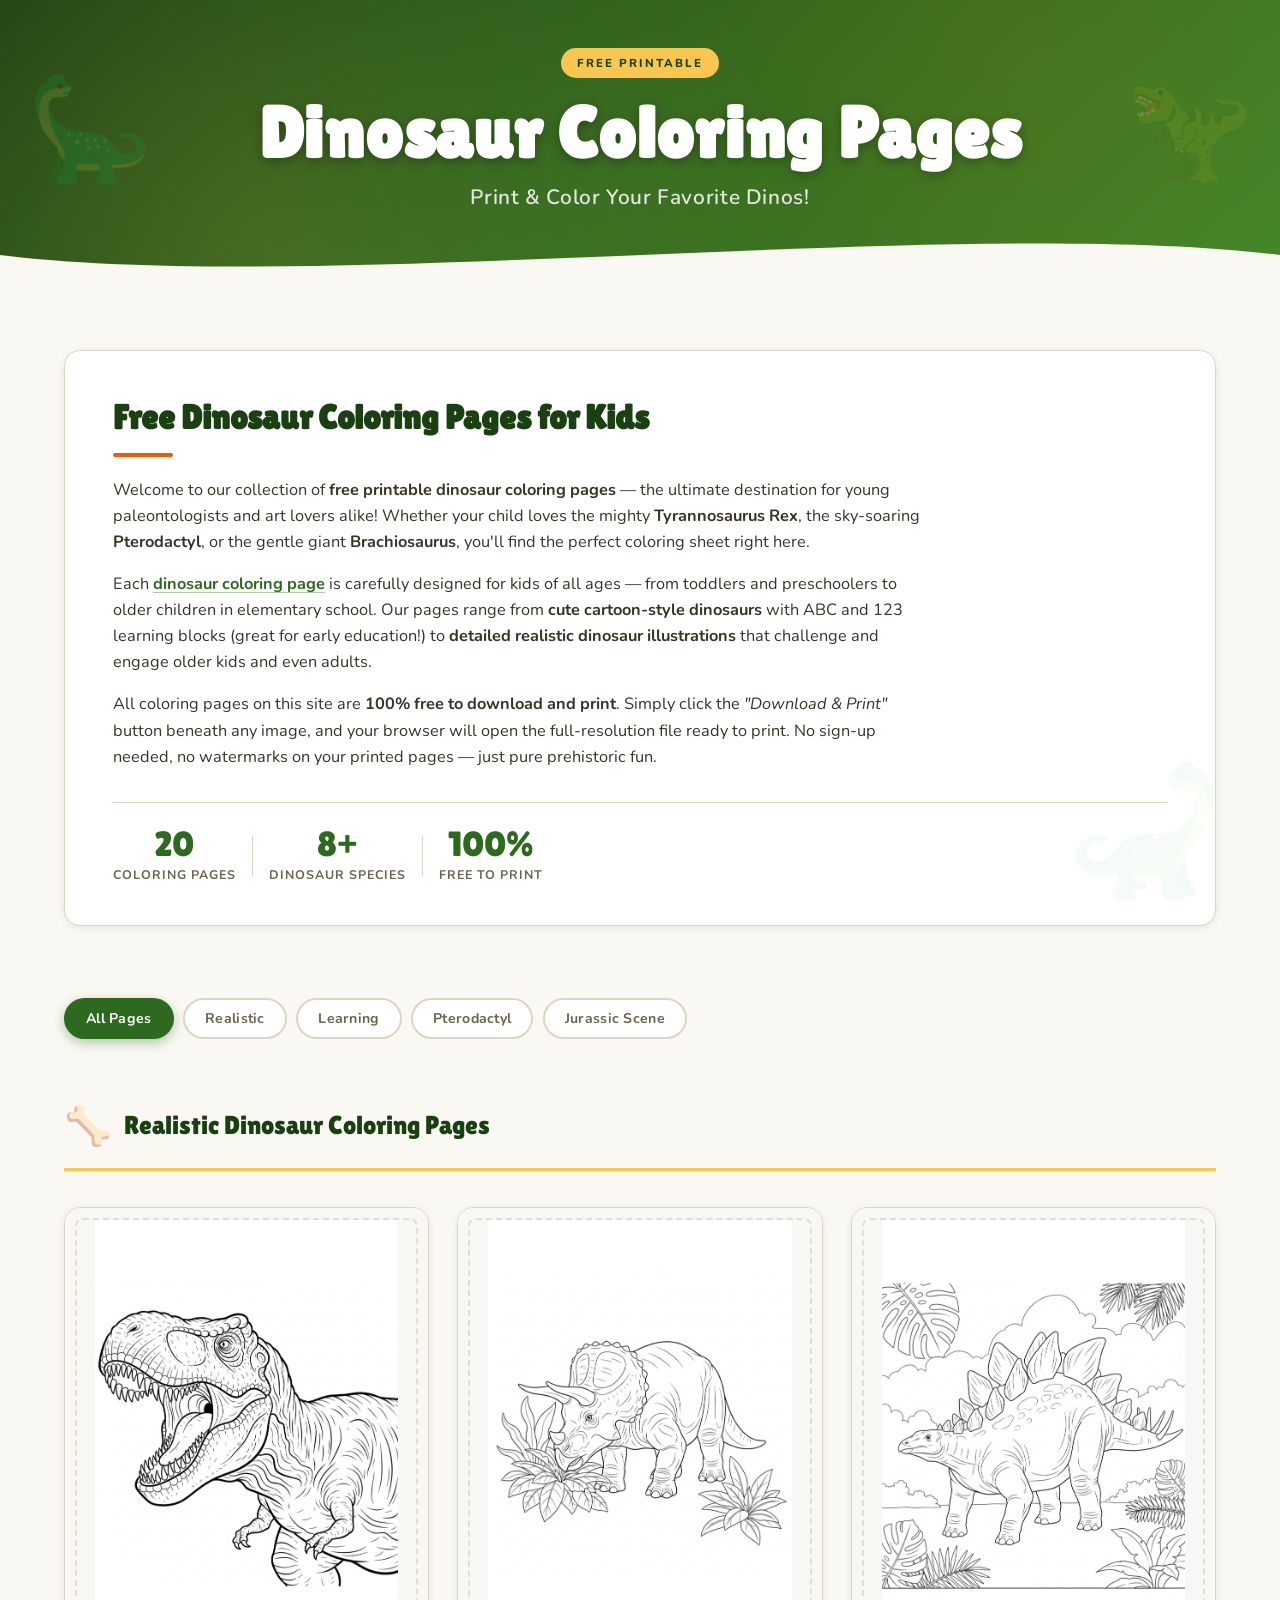
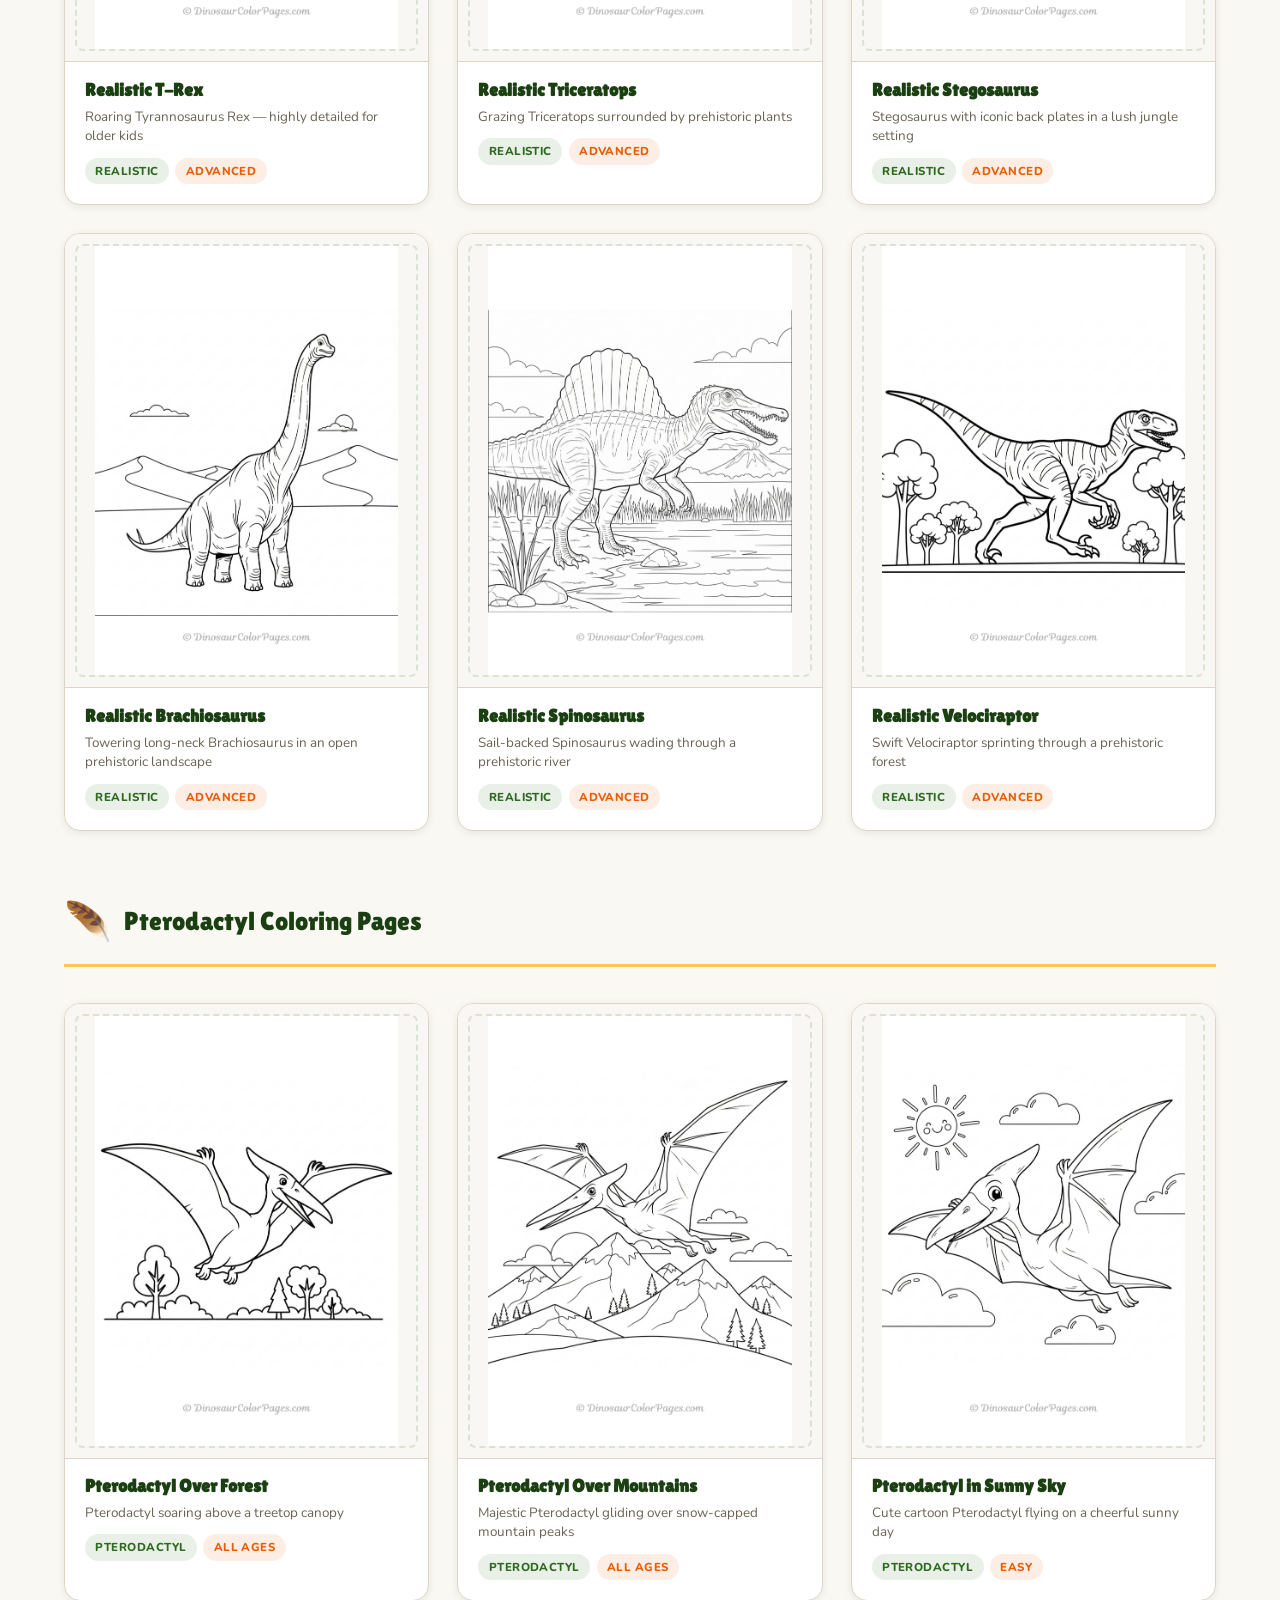
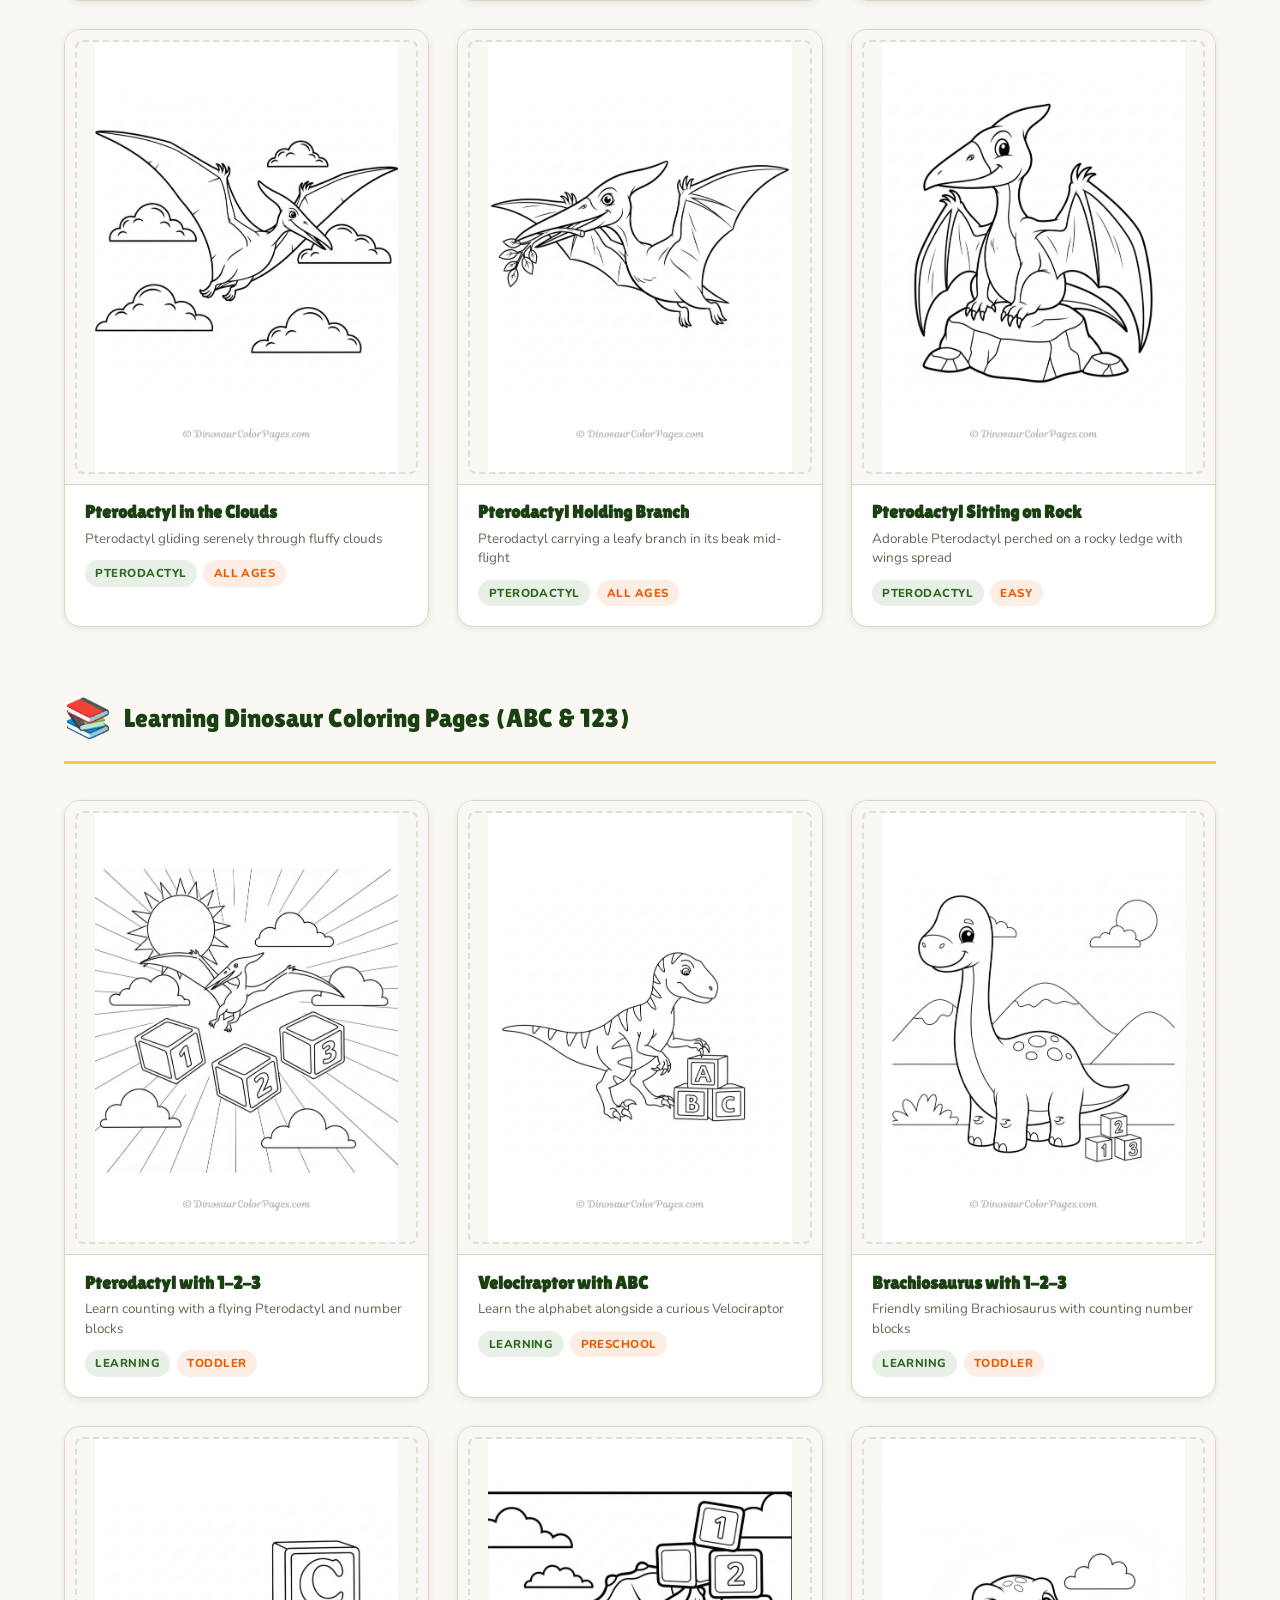
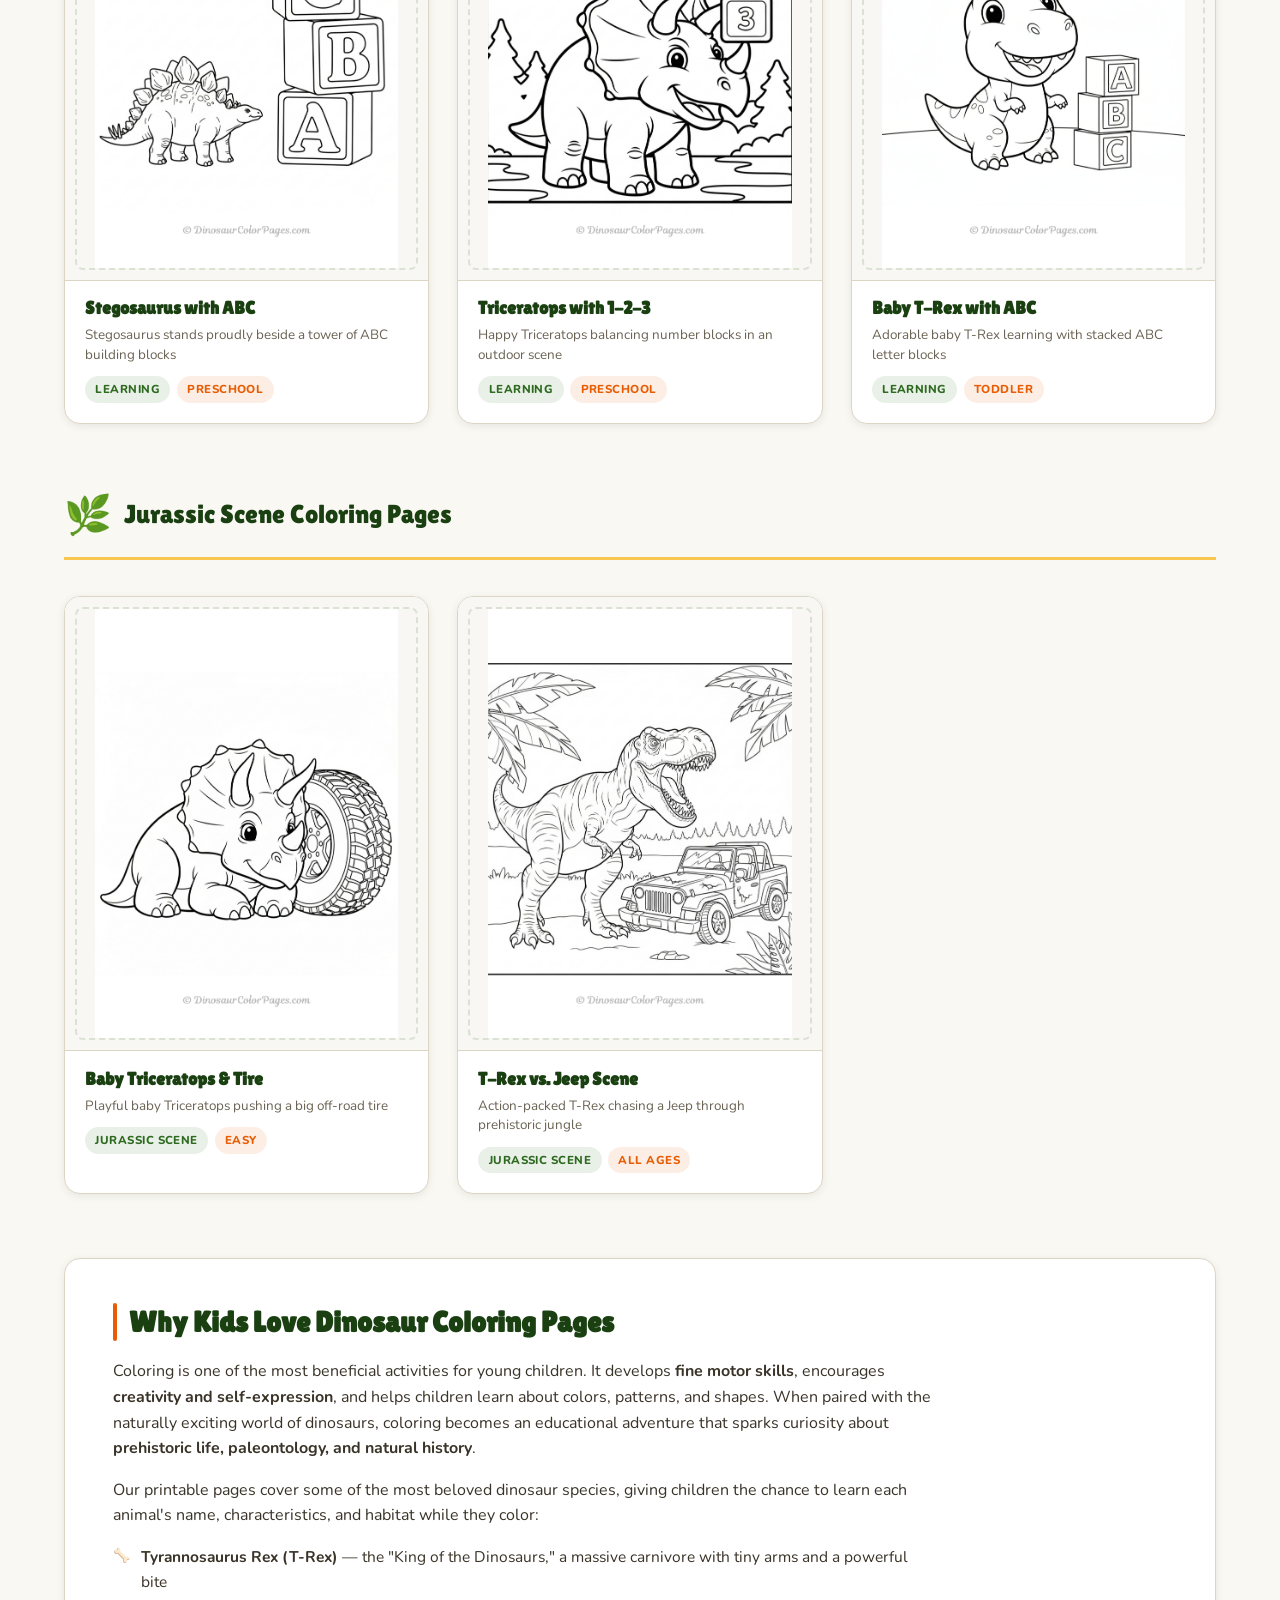
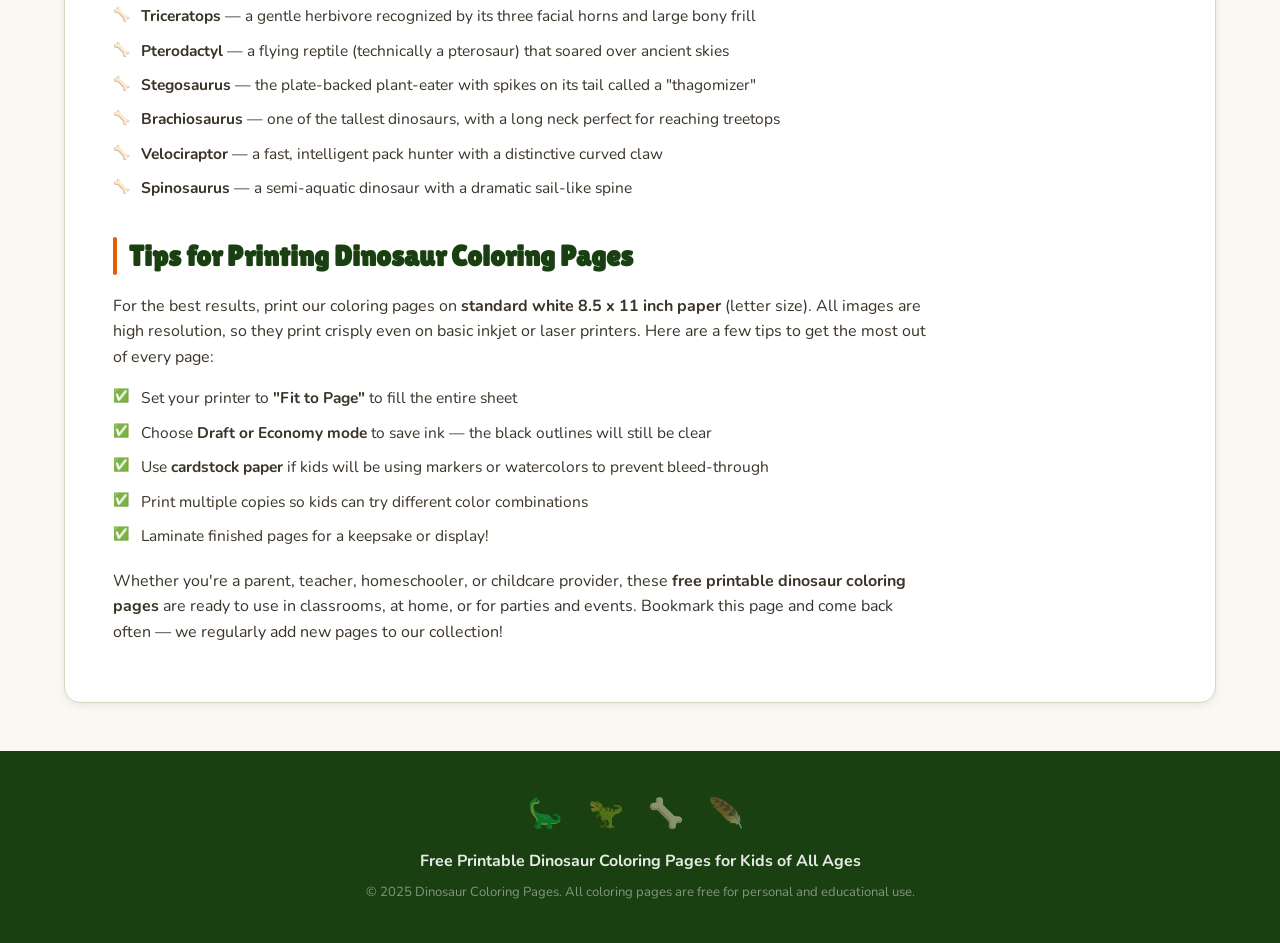
==== index.html @ 74e7d8f9 "Update index.html" ====
<!DOCTYPE html>
<html lang="en">
<head>
  <meta name="google-site-verification" content="-y_JB1bSqM4_drqkLtHgBfEZsCKrzZoKpkOTRtoFO9E" />
  <meta charset="UTF-8" />
  <meta name="viewport" content="width=device-width, initial-scale=1.0" />
  <title>Dinosaur Coloring Pages (Free Printable)</title>
  <meta name="description" content="Download and print 20+ free dinosaur coloring pages for kids! Featuring T-Rex, Triceratops, Pterodactyl, Stegosaurus, Brachiosaurus, Velociraptor, Spinosaurus, and more. Perfect for preschool, kindergarten, and elementary school children." />
  <meta name="keywords" content="dinosaur coloring pages, free printable dinosaur coloring pages, T-Rex coloring page, Triceratops coloring page, Pterodactyl coloring page, dinosaur coloring sheets for kids, Jurassic dinosaur coloring pages" />
  <meta name="robots" content="index, follow" />
  <meta property="og:title" content="Dinosaur Coloring Pages (Free Printable)" />
  <meta property="og:description" content="20+ free printable dinosaur coloring pages for kids — T-Rex, Pterodactyl, Stegosaurus, and more. Download and print instantly!" />
  <meta property="og:type" content="website" />
  <meta name="twitter:card" content="summary_large_image" />
  <link rel="preconnect" href="https://fonts.googleapis.com" />
  <link rel="preconnect" href="https://fonts.gstatic.com" crossorigin />
  <link href="https://fonts.googleapis.com/css2?family=Lilita+One&family=Nunito:wght@400;600;700;800&display=swap" rel="stylesheet" />
  <link rel="stylesheet" href="style.css" />

  <!-- Schema Markup -->
  <script type="application/ld+json">
  {
    "@context": "https://schema.org",
    "@type": "WebPage",
    "name": "Dinosaur Coloring Pages (Free Printable)",
    "description": "Download and print 20+ free dinosaur coloring pages for kids featuring T-Rex, Triceratops, Pterodactyl, Stegosaurus, and more.",
    "url": "https://yoursite.com/",
    "breadcrumb": {
      "@type": "BreadcrumbList",
      "itemListElement": [{
        "@type": "ListItem",
        "position": 1,
        "name": "Home",
        "item": "https://yoursite.com/"
      }]
    }
  }
  </script>
</head>
<body>

  <!-- Header -->
  <header class="site-header">
    <div class="header-deco left">🦕</div>
    <div class="header-content">
      <div class="header-badge">FREE PRINTABLE</div>
      <h1 class="site-title">Dinosaur Coloring Pages</h1>
      <p class="site-subtitle">Print & Color Your Favorite Dinos!</p>
    </div>
    <div class="header-deco right">🦖</div>
    <div class="header-wave">
      <svg viewBox="0 0 1440 80" preserveAspectRatio="none" xmlns="http://www.w3.org/2000/svg">
        <path d="M0,40 C360,80 1080,0 1440,40 L1440,80 L0,80 Z" fill="var(--bg)" />
      </svg>
    </div>
  </header>

  <main class="container">

    <!-- Intro Section -->
    <section class="intro-section" aria-label="Introduction">
      <div class="intro-inner">
        <h2 class="intro-heading">Free Dinosaur Coloring Pages for Kids</h2>
        <div class="intro-text">
          <p>
            Welcome to our collection of <strong>free printable dinosaur coloring pages</strong> — the ultimate destination for young paleontologists and art lovers alike! Whether your child loves the mighty <strong>Tyrannosaurus Rex</strong>, the sky-soaring <strong>Pterodactyl</strong>, or the gentle giant <strong>Brachiosaurus</strong>, you'll find the perfect coloring sheet right here.
          </p>
          <p>
            Each <a href="https://dinosaurcolorpages.com/">dinosaur coloring page</a> is carefully designed for kids of all ages — from toddlers and preschoolers to older children in elementary school. Our pages range from <strong>cute cartoon-style dinosaurs</strong> with ABC and 123 learning blocks (great for early education!) to <strong>detailed realistic dinosaur illustrations</strong> that challenge and engage older kids and even adults.
          </p>
          <p>
            All coloring pages on this site are <strong>100% free to download and print</strong>. Simply click the <em>"Download & Print"</em> button beneath any image, and your browser will open the full-resolution file ready to print. No sign-up needed, no watermarks on your printed pages — just pure prehistoric fun.
          </p>
        </div>
        <div class="intro-stats">
          <div class="stat"><span class="stat-num">20</span><span class="stat-label">Coloring Pages</span></div>
          <div class="stat-divider"></div>
          <div class="stat"><span class="stat-num">8+</span><span class="stat-label">Dinosaur Species</span></div>
          <div class="stat-divider"></div>
          <div class="stat"><span class="stat-num">100%</span><span class="stat-label">Free to Print</span></div>
        </div>
      </div>
    </section>

    <!-- Category Nav -->
    <nav class="category-nav" aria-label="Coloring page categories">
      <button class="cat-btn active" data-filter="all">All Pages</button>
      <button class="cat-btn" data-filter="realistic">Realistic</button>
      <button class="cat-btn" data-filter="learning">Learning</button>
      <button class="cat-btn" data-filter="pterodactyl">Pterodactyl</button>
      <button class="cat-btn" data-filter="jurassic">Jurassic Scene</button>
    </nav>

    <!-- Coloring Pages Grid -->
    <section class="pages-grid" aria-label="Dinosaur coloring pages gallery">

      <!-- REALISTIC SERIES -->
      <div class="section-label" data-filter-group="realistic">
        <span class="section-icon">🦴</span> Realistic Dinosaur Coloring Pages
      </div>

      <article class="card" data-category="realistic">
        <div class="card-frame">
          <img src="Realistic_T-Rex.png" alt="Realistic T-Rex dinosaur coloring page — detailed roaring Tyrannosaurus Rex" loading="lazy" width="794" height="1024" />
          <div class="card-overlay">
            <a href="realistic-trex.png" download="realistic-trex-coloring-page.png" class="dl-btn" aria-label="Download T-Rex coloring page">
              <svg viewBox="0 0 24 24" fill="none" stroke="currentColor" stroke-width="2.5"><path d="M12 15V3m0 12l-4-4m4 4l4-4M3 18h18"/></svg>
              Download & Print
            </a>
          </div>
        </div>
        <div class="card-info">
          <h3>Realistic T-Rex</h3>
          <p>Roaring Tyrannosaurus Rex — highly detailed for older kids</p>
          <div class="card-tags"><span class="tag">Realistic</span><span class="tag">Advanced</span></div>
        </div>
      </article>

      <article class="card" data-category="realistic">
        <div class="card-frame">
          <img src="Realistic_Triceratops.png" alt="Realistic Triceratops coloring page — grazing three-horned dinosaur" loading="lazy" width="794" height="1024" />
          <div class="card-overlay">
            <a href="realistic-triceratops.png" download="realistic-triceratops-coloring-page.png" class="dl-btn">
              <svg viewBox="0 0 24 24" fill="none" stroke="currentColor" stroke-width="2.5"><path d="M12 15V3m0 12l-4-4m4 4l4-4M3 18h18"/></svg>
              Download & Print
            </a>
          </div>
        </div>
        <div class="card-info">
          <h3>Realistic Triceratops</h3>
          <p>Grazing Triceratops surrounded by prehistoric plants</p>
          <div class="card-tags"><span class="tag">Realistic</span><span class="tag">Advanced</span></div>
        </div>
      </article>

      <article class="card" data-category="realistic">
        <div class="card-frame">
          <img src="Realistic_Stegosaurus.png" alt="Realistic Stegosaurus coloring page — plate-backed dinosaur in tropical jungle" loading="lazy" width="794" height="1024" />
          <div class="card-overlay">
            <a href="realistic-stegosaurus.png" download="realistic-stegosaurus-coloring-page.png" class="dl-btn">
              <svg viewBox="0 0 24 24" fill="none" stroke="currentColor" stroke-width="2.5"><path d="M12 15V3m0 12l-4-4m4 4l4-4M3 18h18"/></svg>
              Download & Print
            </a>
          </div>
        </div>
        <div class="card-info">
          <h3>Realistic Stegosaurus</h3>
          <p>Stegosaurus with iconic back plates in a lush jungle setting</p>
          <div class="card-tags"><span class="tag">Realistic</span><span class="tag">Advanced</span></div>
        </div>
      </article>

      <article class="card" data-category="realistic">
        <div class="card-frame">
          <img src="Realistic_Brachiosaurus.png" alt="Realistic Brachiosaurus coloring page — towering long-neck dinosaur in landscape" loading="lazy" width="794" height="1024" />
          <div class="card-overlay">
            <a href="realistic-brachiosaurus.png" download="realistic-brachiosaurus-coloring-page.png" class="dl-btn">
              <svg viewBox="0 0 24 24" fill="none" stroke="currentColor" stroke-width="2.5"><path d="M12 15V3m0 12l-4-4m4 4l4-4M3 18h18"/></svg>
              Download & Print
            </a>
          </div>
        </div>
        <div class="card-info">
          <h3>Realistic Brachiosaurus</h3>
          <p>Towering long-neck Brachiosaurus in an open prehistoric landscape</p>
          <div class="card-tags"><span class="tag">Realistic</span><span class="tag">Advanced</span></div>
        </div>
      </article>

      <article class="card" data-category="realistic">
        <div class="card-frame">
          <img src="Realistic_Spinosaurus.png" alt="Realistic Spinosaurus coloring page — sail-backed dinosaur wading in water" loading="lazy" width="794" height="1024" />
          <div class="card-overlay">
            <a href="realistic-spinosaurus.png" download="realistic-spinosaurus-coloring-page.png" class="dl-btn">
              <svg viewBox="0 0 24 24" fill="none" stroke="currentColor" stroke-width="2.5"><path d="M12 15V3m0 12l-4-4m4 4l4-4M3 18h18"/></svg>
              Download & Print
            </a>
          </div>
        </div>
        <div class="card-info">
          <h3>Realistic Spinosaurus</h3>
          <p>Sail-backed Spinosaurus wading through a prehistoric river</p>
          <div class="card-tags"><span class="tag">Realistic</span><span class="tag">Advanced</span></div>
        </div>
      </article>

      <article class="card" data-category="realistic">
        <div class="card-frame">
          <img src="Realistic_Velociraptor.png" alt="Realistic Velociraptor coloring page — running raptor in forest" loading="lazy" width="794" height="1024" />
          <div class="card-overlay">
            <a href="realistic-velociraptor.png" download="realistic-velociraptor-coloring-page.png" class="dl-btn">
              <svg viewBox="0 0 24 24" fill="none" stroke="currentColor" stroke-width="2.5"><path d="M12 15V3m0 12l-4-4m4 4l4-4M3 18h18"/></svg>
              Download & Print
            </a>
          </div>
        </div>
        <div class="card-info">
          <h3>Realistic Velociraptor</h3>
          <p>Swift Velociraptor sprinting through a prehistoric forest</p>
          <div class="card-tags"><span class="tag">Realistic</span><span class="tag">Advanced</span></div>
        </div>
      </article>

      <!-- PTERODACTYL SERIES -->
      <div class="section-label" data-filter-group="pterodactyl">
        <span class="section-icon">🪶</span> Pterodactyl Coloring Pages
      </div>

      <article class="card" data-category="pterodactyl">
        <div class="card-frame">
          <img src="Pterodactyl_flying-forest.png" alt="Pterodactyl flying over forest coloring page" loading="lazy" width="794" height="1024" />
          <div class="card-overlay">
            <a href="pterodactyl-flying-forest.png" download="pterodactyl-flying-forest-coloring-page.png" class="dl-btn">
              <svg viewBox="0 0 24 24" fill="none" stroke="currentColor" stroke-width="2.5"><path d="M12 15V3m0 12l-4-4m4 4l4-4M3 18h18"/></svg>
              Download & Print
            </a>
          </div>
        </div>
        <div class="card-info">
          <h3>Pterodactyl Over Forest</h3>
          <p>Pterodactyl soaring above a treetop canopy</p>
          <div class="card-tags"><span class="tag">Pterodactyl</span><span class="tag">All Ages</span></div>
        </div>
      </article>

      <article class="card" data-category="pterodactyl">
        <div class="card-frame">
          <img src="Pterodactyl_flying-mountains.png" alt="Pterodactyl flying over mountains coloring page" loading="lazy" width="794" height="1024" />
          <div class="card-overlay">
            <a href="pterodactyl-flying-mountains.png" download="pterodactyl-flying-mountains-coloring-page.png" class="dl-btn">
              <svg viewBox="0 0 24 24" fill="none" stroke="currentColor" stroke-width="2.5"><path d="M12 15V3m0 12l-4-4m4 4l4-4M3 18h18"/></svg>
              Download & Print
            </a>
          </div>
        </div>
        <div class="card-info">
          <h3>Pterodactyl Over Mountains</h3>
          <p>Majestic Pterodactyl gliding over snow-capped mountain peaks</p>
          <div class="card-tags"><span class="tag">Pterodactyl</span><span class="tag">All Ages</span></div>
        </div>
      </article>

      <article class="card" data-category="pterodactyl">
        <div class="card-frame">
          <img src="Pterodactyl_flying-sun.png" alt="Cute Pterodactyl flying in sunny sky coloring page for kids" loading="lazy" width="794" height="1024" />
          <div class="card-overlay">
            <a href="pterodactyl-flying-sun.png" download="pterodactyl-flying-sun-coloring-page.png" class="dl-btn">
              <svg viewBox="0 0 24 24" fill="none" stroke="currentColor" stroke-width="2.5"><path d="M12 15V3m0 12l-4-4m4 4l4-4M3 18h18"/></svg>
              Download & Print
            </a>
          </div>
        </div>
        <div class="card-info">
          <h3>Pterodactyl in Sunny Sky</h3>
          <p>Cute cartoon Pterodactyl flying on a cheerful sunny day</p>
          <div class="card-tags"><span class="tag">Pterodactyl</span><span class="tag">Easy</span></div>
        </div>
      </article>

      <article class="card" data-category="pterodactyl">
        <div class="card-frame">
          <img src="Pterodactyl_in-clouds.png" alt="Pterodactyl soaring among clouds coloring page" loading="lazy" width="794" height="1024" />
          <div class="card-overlay">
            <a href="pterodactyl-in-clouds.png" download="pterodactyl-in-clouds-coloring-page.png" class="dl-btn">
              <svg viewBox="0 0 24 24" fill="none" stroke="currentColor" stroke-width="2.5"><path d="M12 15V3m0 12l-4-4m4 4l4-4M3 18h18"/></svg>
              Download & Print
            </a>
          </div>
        </div>
        <div class="card-info">
          <h3>Pterodactyl in the Clouds</h3>
          <p>Pterodactyl gliding serenely through fluffy clouds</p>
          <div class="card-tags"><span class="tag">Pterodactyl</span><span class="tag">All Ages</span></div>
        </div>
      </article>

      <article class="card" data-category="pterodactyl">
        <div class="card-frame">
          <img src="Pterodactyl_holding-branch.png" alt="Pterodactyl holding a branch coloring page" loading="lazy" width="794" height="1024" />
          <div class="card-overlay">
            <a href="pterodactyl-holding-branch.png" download="pterodactyl-holding-branch-coloring-page.png" class="dl-btn">
              <svg viewBox="0 0 24 24" fill="none" stroke="currentColor" stroke-width="2.5"><path d="M12 15V3m0 12l-4-4m4 4l4-4M3 18h18"/></svg>
              Download & Print
            </a>
          </div>
        </div>
        <div class="card-info">
          <h3>Pterodactyl Holding Branch</h3>
          <p>Pterodactyl carrying a leafy branch in its beak mid-flight</p>
          <div class="card-tags"><span class="tag">Pterodactyl</span><span class="tag">All Ages</span></div>
        </div>
      </article>

      <article class="card" data-category="pterodactyl">
        <div class="card-frame">
          <img src="Pterodactyl_sitting.png" alt="Cute Pterodactyl sitting on a rock coloring page for kids" loading="lazy" width="794" height="1024" />
          <div class="card-overlay">
            <a href="pterodactyl-sitting-rock.png" download="pterodactyl-sitting-rock-coloring-page.png" class="dl-btn">
              <svg viewBox="0 0 24 24" fill="none" stroke="currentColor" stroke-width="2.5"><path d="M12 15V3m0 12l-4-4m4 4l4-4M3 18h18"/></svg>
              Download & Print
            </a>
          </div>
        </div>
        <div class="card-info">
          <h3>Pterodactyl Sitting on Rock</h3>
          <p>Adorable Pterodactyl perched on a rocky ledge with wings spread</p>
          <div class="card-tags"><span class="tag">Pterodactyl</span><span class="tag">Easy</span></div>
        </div>
      </article>

      <!-- LEARNING SERIES -->
      <div class="section-label" data-filter-group="learning">
        <span class="section-icon">📚</span> Learning Dinosaur Coloring Pages (ABC & 123)
      </div>

      <article class="card" data-category="learning">
        <div class="card-frame">
          <img src="learning-1.png" alt="Pterodactyl with 1 2 3 number blocks coloring page for toddlers" loading="lazy" width="794" height="1024" />
          <div class="card-overlay">
            <a href="learning-pterodactyl-123.png" download="learning-pterodactyl-123-coloring-page.png" class="dl-btn">
              <svg viewBox="0 0 24 24" fill="none" stroke="currentColor" stroke-width="2.5"><path d="M12 15V3m0 12l-4-4m4 4l4-4M3 18h18"/></svg>
              Download & Print
            </a>
          </div>
        </div>
        <div class="card-info">
          <h3>Pterodactyl with 1-2-3</h3>
          <p>Learn counting with a flying Pterodactyl and number blocks</p>
          <div class="card-tags"><span class="tag">Learning</span><span class="tag">Toddler</span></div>
        </div>
      </article>

      <article class="card" data-category="learning">
        <div class="card-frame">
          <img src="learning-2.png" alt="Velociraptor with ABC blocks coloring page for kids learning alphabet" loading="lazy" width="794" height="1024" />
          <div class="card-overlay">
            <a href="learning-velociraptor-abc.png" download="learning-velociraptor-abc-coloring-page.png" class="dl-btn">
              <svg viewBox="0 0 24 24" fill="none" stroke="currentColor" stroke-width="2.5"><path d="M12 15V3m0 12l-4-4m4 4l4-4M3 18h18"/></svg>
              Download & Print
            </a>
          </div>
        </div>
        <div class="card-info">
          <h3>Velociraptor with ABC</h3>
          <p>Learn the alphabet alongside a curious Velociraptor</p>
          <div class="card-tags"><span class="tag">Learning</span><span class="tag">Preschool</span></div>
        </div>
      </article>

      <article class="card" data-category="learning">
        <div class="card-frame">
          <img src="learning-3.png" alt="Cute Brachiosaurus with number blocks 1 2 3 coloring page" loading="lazy" width="794" height="1024" />
          <div class="card-overlay">
            <a href="learning-brachiosaurus-123.png" download="learning-brachiosaurus-123-coloring-page.png" class="dl-btn">
              <svg viewBox="0 0 24 24" fill="none" stroke="currentColor" stroke-width="2.5"><path d="M12 15V3m0 12l-4-4m4 4l4-4M3 18h18"/></svg>
              Download & Print
            </a>
          </div>
        </div>
        <div class="card-info">
          <h3>Brachiosaurus with 1-2-3</h3>
          <p>Friendly smiling Brachiosaurus with counting number blocks</p>
          <div class="card-tags"><span class="tag">Learning</span><span class="tag">Toddler</span></div>
        </div>
      </article>

      <article class="card" data-category="learning">
        <div class="card-frame">
          <img src="learning-4.png" alt="Stegosaurus next to ABC blocks coloring page for kids" loading="lazy" width="794" height="1024" />
          <div class="card-overlay">
            <a href="learning-stegosaurus-abc.png" download="learning-stegosaurus-abc-coloring-page.png" class="dl-btn">
              <svg viewBox="0 0 24 24" fill="none" stroke="currentColor" stroke-width="2.5"><path d="M12 15V3m0 12l-4-4m4 4l4-4M3 18h18"/></svg>
              Download & Print
            </a>
          </div>
        </div>
        <div class="card-info">
          <h3>Stegosaurus with ABC</h3>
          <p>Stegosaurus stands proudly beside a tower of ABC building blocks</p>
          <div class="card-tags"><span class="tag">Learning</span><span class="tag">Preschool</span></div>
        </div>
      </article>

      <article class="card" data-category="learning">
        <div class="card-frame">
          <img src="learning-5.png" alt="Cute Triceratops with 1 2 3 number blocks in outdoor scene coloring page" loading="lazy" width="794" height="1024" />
          <div class="card-overlay">
            <a href="learning-triceratops-123.png" download="learning-triceratops-123-coloring-page.png" class="dl-btn">
              <svg viewBox="0 0 24 24" fill="none" stroke="currentColor" stroke-width="2.5"><path d="M12 15V3m0 12l-4-4m4 4l4-4M3 18h18"/></svg>
              Download & Print
            </a>
          </div>
        </div>
        <div class="card-info">
          <h3>Triceratops with 1-2-3</h3>
          <p>Happy Triceratops balancing number blocks in an outdoor scene</p>
          <div class="card-tags"><span class="tag">Learning</span><span class="tag">Preschool</span></div>
        </div>
      </article>

      <article class="card" data-category="learning">
        <div class="card-frame">
          <img src="learning-6.png" alt="Baby T-Rex with ABC blocks coloring page for toddlers and kids" loading="lazy" width="794" height="1024" />
          <div class="card-overlay">
            <a href="learning-trex-abc.png" download="learning-baby-trex-abc-coloring-page.png" class="dl-btn">
              <svg viewBox="0 0 24 24" fill="none" stroke="currentColor" stroke-width="2.5"><path d="M12 15V3m0 12l-4-4m4 4l4-4M3 18h18"/></svg>
              Download & Print
            </a>
          </div>
        </div>
        <div class="card-info">
          <h3>Baby T-Rex with ABC</h3>
          <p>Adorable baby T-Rex learning with stacked ABC letter blocks</p>
          <div class="card-tags"><span class="tag">Learning</span><span class="tag">Toddler</span></div>
        </div>
      </article>

      <!-- JURASSIC SCENES -->
      <div class="section-label" data-filter-group="jurassic">
        <span class="section-icon">🌿</span> Jurassic Scene Coloring Pages
      </div>

      <article class="card" data-category="jurassic">
        <div class="card-frame">
          <img src="Jurassic_world-inspired-5.png" alt="Cute baby Triceratops with a tire coloring page Jurassic World inspired" loading="lazy" width="794" height="1024" />
          <div class="card-overlay">
            <a href="jurassic-triceratops-tire.png" download="jurassic-triceratops-tire-coloring-page.png" class="dl-btn">
              <svg viewBox="0 0 24 24" fill="none" stroke="currentColor" stroke-width="2.5"><path d="M12 15V3m0 12l-4-4m4 4l4-4M3 18h18"/></svg>
              Download & Print
            </a>
          </div>
        </div>
        <div class="card-info">
          <h3>Baby Triceratops & Tire</h3>
          <p>Playful baby Triceratops pushing a big off-road tire</p>
          <div class="card-tags"><span class="tag">Jurassic Scene</span><span class="tag">Easy</span></div>
        </div>
      </article>

      <article class="card" data-category="jurassic">
        <div class="card-frame">
          <img src="Jurassic_world-inspired-6.png" alt="T-Rex attacking Jeep coloring page Jurassic World inspired scene" loading="lazy" width="794" height="1024" />
          <div class="card-overlay">
            <a href="jurassic-trex-jeep.png" download="jurassic-trex-jeep-coloring-page.png" class="dl-btn">
              <svg viewBox="0 0 24 24" fill="none" stroke="currentColor" stroke-width="2.5"><path d="M12 15V3m0 12l-4-4m4 4l4-4M3 18h18"/></svg>
              Download & Print
            </a>
          </div>
        </div>
        <div class="card-info">
          <h3>T-Rex vs. Jeep Scene</h3>
          <p>Action-packed T-Rex chasing a Jeep through prehistoric jungle</p>
          <div class="card-tags"><span class="tag">Jurassic Scene</span><span class="tag">All Ages</span></div>
        </div>
      </article>

    </section>

    <!-- SEO Bottom Content -->
    <section class="bottom-content" aria-label="Dinosaur coloring tips and information">
      <div class="bottom-inner">

        <h2>Why Kids Love Dinosaur Coloring Pages</h2>
        <p>
          Coloring is one of the most beneficial activities for young children. It develops <strong>fine motor skills</strong>, encourages <strong>creativity and self-expression</strong>, and helps children learn about colors, patterns, and shapes. When paired with the naturally exciting world of dinosaurs, coloring becomes an educational adventure that sparks curiosity about <strong>prehistoric life, paleontology, and natural history</strong>.
        </p>
        <p>
          Our printable pages cover some of the most beloved dinosaur species, giving children the chance to learn each animal's name, characteristics, and habitat while they color:
        </p>
        <ul class="dino-list">
          <li><strong>Tyrannosaurus Rex (T-Rex)</strong> — the "King of the Dinosaurs," a massive carnivore with tiny arms and a powerful bite</li>
          <li><strong>Triceratops</strong> — a gentle herbivore recognized by its three facial horns and large bony frill</li>
          <li><strong>Pterodactyl</strong> — a flying reptile (technically a pterosaur) that soared over ancient skies</li>
          <li><strong>Stegosaurus</strong> — the plate-backed plant-eater with spikes on its tail called a "thagomizer"</li>
          <li><strong>Brachiosaurus</strong> — one of the tallest dinosaurs, with a long neck perfect for reaching treetops</li>
          <li><strong>Velociraptor</strong> — a fast, intelligent pack hunter with a distinctive curved claw</li>
          <li><strong>Spinosaurus</strong> — a semi-aquatic dinosaur with a dramatic sail-like spine</li>
        </ul>

        <h2>Tips for Printing Dinosaur Coloring Pages</h2>
        <p>
          For the best results, print our coloring pages on <strong>standard white 8.5 x 11 inch paper</strong> (letter size). All images are high resolution, so they print crisply even on basic inkjet or laser printers. Here are a few tips to get the most out of every page:
        </p>
        <ul class="tips-list">
          <li>Set your printer to <strong>"Fit to Page"</strong> to fill the entire sheet</li>
          <li>Choose <strong>Draft or Economy mode</strong> to save ink — the black outlines will still be clear</li>
          <li>Use <strong>cardstock paper</strong> if kids will be using markers or watercolors to prevent bleed-through</li>
          <li>Print multiple copies so kids can try different color combinations</li>
          <li>Laminate finished pages for a keepsake or display!</li>
        </ul>

        <p>
          Whether you're a parent, teacher, homeschooler, or childcare provider, these <strong>free printable dinosaur coloring pages</strong> are ready to use in classrooms, at home, or for parties and events. Bookmark this page and come back often — we regularly add new pages to our collection!
        </p>

      </div>
    </section>

  </main>

  <!-- Footer -->
  <footer class="site-footer">
    <div class="footer-inner">
      <div class="footer-dinos">🦕 🦖 🦴 🪶</div>
      <p class="footer-tagline">Free Printable Dinosaur Coloring Pages for Kids of All Ages</p>
      <p class="footer-copy">&copy; 2025 Dinosaur Coloring Pages. All coloring pages are free for personal and educational use.</p>
    </div>
  </footer>

  <script src="script.js"></script>
</body>
</html>
---- style.css ----
/* =============================================
   DINOSAUR COLORING PAGES — STYLESHEET
   Aesthetic: Warm, playful, editorial-meets-nature
   ============================================= */

:root {
  --bg: #faf8f3;
  --surface: #ffffff;
  --surface-alt: #f4f0e8;
  --primary: #2d6a1f;
  --primary-light: #3d8a2a;
  --primary-dark: #1a4012;
  --accent: #e85d04;
  --accent-light: #ff8c42;
  --yellow: #f9c74f;
  --yellow-dark: #e8a716;
  --text: #1c1c1c;
  --text-muted: #6b6354;
  --border: #ddd5c4;
  --shadow-sm: 0 2px 8px rgba(0,0,0,0.08);
  --shadow-md: 0 8px 24px rgba(0,0,0,0.12);
  --shadow-lg: 0 20px 60px rgba(0,0,0,0.15);
  --radius: 16px;
  --radius-sm: 8px;
  --font-display: 'Lilita One', cursive;
  --font-body: 'Nunito', sans-serif;
}

*, *::before, *::after {
  box-sizing: border-box;
  margin: 0;
  padding: 0;
}

html {
  scroll-behavior: smooth;
}

body {
  font-family: var(--font-body);
  background: var(--bg);
  color: var(--text);
  line-height: 1.6;
  overflow-x: hidden;
}

/* =============================================
   HEADER
   ============================================= */

.site-header {
  position: relative;
  background: linear-gradient(135deg, var(--primary-dark) 0%, var(--primary) 50%, var(--primary-light) 100%);
  padding: 3rem 2rem 5rem;
  text-align: center;
  overflow: hidden;
}

.site-header::before {
  content: '';
  position: absolute;
  inset: 0;
  background-image:
    radial-gradient(circle at 20% 80%, rgba(249,199,79,0.15) 0%, transparent 50%),
    radial-gradient(circle at 80% 20%, rgba(232,93,4,0.12) 0%, transparent 50%);
  pointer-events: none;
}

.header-deco {
  position: absolute;
  top: 50%;
  transform: translateY(-60%);
  font-size: clamp(4rem, 8vw, 7rem);
  opacity: 0.18;
  user-select: none;
  animation: float 6s ease-in-out infinite;
}

.header-deco.left { left: 2%; animation-delay: 0s; }
.header-deco.right { right: 2%; animation-delay: -3s; }

@keyframes float {
  0%, 100% { transform: translateY(-60%) rotate(-5deg); }
  50% { transform: translateY(-70%) rotate(5deg); }
}

.header-content {
  position: relative;
  z-index: 1;
}

.header-badge {
  display: inline-block;
  background: var(--yellow);
  color: var(--primary-dark);
  font-family: var(--font-body);
  font-weight: 800;
  font-size: 0.72rem;
  letter-spacing: 0.18em;
  padding: 0.35rem 1rem;
  border-radius: 100px;
  margin-bottom: 1rem;
  text-transform: uppercase;
}

.site-title {
  font-family: var(--font-display);
  font-size: clamp(2.4rem, 6vw, 4.5rem);
  color: #ffffff;
  line-height: 1.1;
  text-shadow: 0 3px 12px rgba(0,0,0,0.3);
  letter-spacing: 0.01em;
}

.site-subtitle {
  color: rgba(255,255,255,0.85);
  font-size: clamp(1rem, 2.5vw, 1.3rem);
  font-weight: 600;
  margin-top: 0.5rem;
  letter-spacing: 0.03em;
}

.header-wave {
  position: absolute;
  bottom: -1px;
  left: 0;
  right: 0;
  height: 80px;
}

.header-wave svg {
  width: 100%;
  height: 100%;
}

/* =============================================
   CONTAINER
   ============================================= */

.container {
  max-width: 1200px;
  margin: 0 auto;
  padding: 0 1.5rem;
}

/* =============================================
   INTRO SECTION
   ============================================= */

.intro-section {
  padding: 3.5rem 0 2rem;
}

.intro-inner {
  background: var(--surface);
  border-radius: var(--radius);
  padding: 2.5rem 3rem;
  box-shadow: var(--shadow-sm);
  border: 1px solid var(--border);
  position: relative;
  overflow: hidden;
}

.intro-inner::before {
  content: '🦕';
  position: absolute;
  right: -10px;
  bottom: -10px;
  font-size: 8rem;
  opacity: 0.04;
  transform: scaleX(-1);
  user-select: none;
}

.intro-heading {
  font-family: var(--font-display);
  font-size: clamp(1.5rem, 3vw, 2.1rem);
  color: var(--primary-dark);
  margin-bottom: 1.25rem;
  position: relative;
  padding-bottom: 0.75rem;
}

.intro-heading::after {
  content: '';
  position: absolute;
  bottom: 0;
  left: 0;
  width: 60px;
  height: 4px;
  background: var(--accent);
  border-radius: 2px;
}

.intro-text p {
  color: #3a3328;
  font-size: 1.02rem;
  margin-bottom: 1rem;
  max-width: 820px;
}

.intro-text a {
  color: var(--primary);
  font-weight: 700;
  text-decoration: underline;
  text-decoration-color: rgba(45,106,31,0.35);
  text-underline-offset: 3px;
  transition: color 0.2s, text-decoration-color 0.2s;
}

.intro-text a:hover {
  color: var(--accent);
  text-decoration-color: var(--accent);
}

.intro-stats {
  display: flex;
  align-items: center;
  gap: 0;
  margin-top: 2rem;
  padding-top: 1.5rem;
  border-top: 1px solid var(--border);
  flex-wrap: wrap;
  gap: 1rem;
}

.stat {
  display: flex;
  flex-direction: column;
  align-items: center;
  gap: 0.2rem;
  min-width: 90px;
}

.stat-num {
  font-family: var(--font-display);
  font-size: 2.2rem;
  color: var(--primary);
  line-height: 1;
}

.stat-label {
  font-size: 0.78rem;
  font-weight: 700;
  color: var(--text-muted);
  text-transform: uppercase;
  letter-spacing: 0.08em;
}

.stat-divider {
  width: 1px;
  height: 40px;
  background: var(--border);
}

/* =============================================
   CATEGORY NAV
   ============================================= */

.category-nav {
  display: flex;
  gap: 0.6rem;
  flex-wrap: wrap;
  margin: 2.5rem 0 1.5rem;
}

.cat-btn {
  font-family: var(--font-body);
  font-weight: 700;
  font-size: 0.88rem;
  padding: 0.55rem 1.25rem;
  border-radius: 100px;
  border: 2px solid var(--border);
  background: var(--surface);
  color: var(--text-muted);
  cursor: pointer;
  transition: all 0.2s;
  letter-spacing: 0.02em;
}

.cat-btn:hover {
  border-color: var(--primary);
  color: var(--primary);
  background: rgba(45,106,31,0.06);
}

.cat-btn.active {
  background: var(--primary);
  color: #fff;
  border-color: var(--primary);
  box-shadow: 0 4px 12px rgba(45,106,31,0.35);
}

/* =============================================
   SECTION LABELS
   ============================================= */

.section-label {
  grid-column: 1 / -1;
  display: flex;
  align-items: center;
  gap: 0.75rem;
  font-family: var(--font-display);
  font-size: clamp(1.2rem, 2.5vw, 1.6rem);
  color: var(--primary-dark);
  margin: 2rem 0 0.5rem;
  padding-bottom: 0.75rem;
  border-bottom: 3px solid var(--yellow);
}

.section-icon {
  font-size: 1.5em;
}

/* =============================================
   PAGES GRID
   ============================================= */

.pages-grid {
  display: grid;
  grid-template-columns: repeat(auto-fill, minmax(280px, 1fr));
  gap: 1.75rem;
  padding-bottom: 2rem;
}

/* =============================================
   CARD
   ============================================= */

.card {
  background: var(--surface);
  border-radius: var(--radius);
  overflow: hidden;
  box-shadow: var(--shadow-sm);
  border: 1px solid var(--border);
  transition: transform 0.25s ease, box-shadow 0.25s ease;
  display: flex;
  flex-direction: column;
}

.card:hover {
  transform: translateY(-6px);
  box-shadow: var(--shadow-lg);
}

.card.hidden {
  display: none;
}

.card-frame {
  position: relative;
  aspect-ratio: 4/5;
  overflow: hidden;
  background: #f9f7f4;
  border-bottom: 1px solid var(--border);
}

/* Decorative frame effect */
.card-frame::before {
  content: '';
  position: absolute;
  inset: 10px;
  border: 2px dashed rgba(45,106,31,0.15);
  border-radius: 8px;
  z-index: 1;
  pointer-events: none;
  transition: border-color 0.3s;
}

.card:hover .card-frame::before {
  border-color: rgba(45,106,31,0.35);
}

.card-frame img {
  width: 100%;
  height: 100%;
  object-fit: contain;
  padding: 12px;
  transition: transform 0.4s ease;
}

.card:hover .card-frame img {
  transform: scale(1.03);
}

.card-overlay {
  position: absolute;
  inset: 0;
  background: linear-gradient(to top, rgba(22,60,14,0.88) 0%, rgba(22,60,14,0.3) 50%, transparent 100%);
  display: flex;
  align-items: flex-end;
  justify-content: center;
  padding: 1.25rem;
  opacity: 0;
  transition: opacity 0.3s ease;
  z-index: 2;
}

.card:hover .card-overlay {
  opacity: 1;
}

.dl-btn {
  display: inline-flex;
  align-items: center;
  gap: 0.5rem;
  background: var(--yellow);
  color: var(--primary-dark);
  font-family: var(--font-body);
  font-weight: 800;
  font-size: 0.88rem;
  padding: 0.65rem 1.4rem;
  border-radius: 100px;
  text-decoration: none;
  letter-spacing: 0.02em;
  transition: background 0.2s, transform 0.2s;
  white-space: nowrap;
  box-shadow: 0 4px 14px rgba(0,0,0,0.25);
}

.dl-btn:hover {
  background: #fff;
  transform: scale(1.04);
}

.dl-btn svg {
  width: 16px;
  height: 16px;
  flex-shrink: 0;
}

.card-info {
  padding: 1.1rem 1.25rem 1.25rem;
  flex: 1;
}

.card-info h3 {
  font-family: var(--font-display);
  font-size: 1.1rem;
  color: var(--primary-dark);
  margin-bottom: 0.3rem;
  line-height: 1.25;
}

.card-info p {
  font-size: 0.84rem;
  color: var(--text-muted);
  line-height: 1.45;
  margin-bottom: 0.75rem;
}

.card-tags {
  display: flex;
  flex-wrap: wrap;
  gap: 0.4rem;
}

.tag {
  font-size: 0.72rem;
  font-weight: 800;
  padding: 0.25rem 0.65rem;
  border-radius: 100px;
  letter-spacing: 0.04em;
  text-transform: uppercase;
}

.tag:nth-child(1) {
  background: rgba(45,106,31,0.1);
  color: var(--primary);
}

.tag:nth-child(2) {
  background: rgba(232,93,4,0.1);
  color: var(--accent);
}

/* =============================================
   BOTTOM CONTENT
   ============================================= */

.bottom-content {
  margin: 2rem 0 3rem;
  background: var(--surface);
  border-radius: var(--radius);
  border: 1px solid var(--border);
  box-shadow: var(--shadow-sm);
  overflow: hidden;
}

.bottom-inner {
  padding: 2.5rem 3rem;
}

.bottom-inner h2 {
  font-family: var(--font-display);
  font-size: clamp(1.3rem, 2.5vw, 1.8rem);
  color: var(--primary-dark);
  margin-top: 2rem;
  margin-bottom: 0.9rem;
  position: relative;
  padding-left: 1rem;
}

.bottom-inner h2::before {
  content: '';
  position: absolute;
  left: 0;
  top: 0.15em;
  bottom: 0.15em;
  width: 4px;
  background: var(--accent);
  border-radius: 2px;
}

.bottom-inner h2:first-child {
  margin-top: 0;
}

.bottom-inner p {
  color: #3a3328;
  font-size: 1rem;
  margin-bottom: 1rem;
  max-width: 820px;
}

.dino-list,
.tips-list {
  list-style: none;
  margin: 0.5rem 0 1.25rem;
  display: flex;
  flex-direction: column;
  gap: 0.6rem;
  max-width: 820px;
}

.dino-list li,
.tips-list li {
  padding-left: 1.75rem;
  position: relative;
  font-size: 0.97rem;
  color: #3a3328;
}

.dino-list li::before {
  content: '🦴';
  position: absolute;
  left: 0;
  font-size: 0.9em;
}

.tips-list li::before {
  content: '✅';
  position: absolute;
  left: 0;
  font-size: 0.85em;
}

/* =============================================
   FOOTER
   ============================================= */

.site-footer {
  background: var(--primary-dark);
  color: rgba(255,255,255,0.7);
  text-align: center;
  padding: 2.5rem 1.5rem;
}

.footer-inner {
  max-width: 600px;
  margin: 0 auto;
}

.footer-dinos {
  font-size: 1.8rem;
  letter-spacing: 0.3em;
  margin-bottom: 0.75rem;
  opacity: 0.7;
}

.footer-tagline {
  font-weight: 700;
  font-size: 1rem;
  color: rgba(255,255,255,0.9);
  margin-bottom: 0.5rem;
}

.footer-copy {
  font-size: 0.82rem;
  color: rgba(255,255,255,0.45);
}

/* =============================================
   RESPONSIVE
   ============================================= */

@media (max-width: 768px) {
  .intro-inner {
    padding: 1.75rem 1.5rem;
  }

  .bottom-inner {
    padding: 1.75rem 1.5rem;
  }

  .stat-divider {
    display: none;
  }

  .intro-stats {
    justify-content: center;
  }

  .pages-grid {
    grid-template-columns: repeat(auto-fill, minmax(240px, 1fr));
    gap: 1.25rem;
  }

  .card-overlay {
    opacity: 1;
    background: linear-gradient(to top, rgba(22,60,14,0.85) 0%, transparent 55%);
  }
}

@media (max-width: 480px) {
  .pages-grid {
    grid-template-columns: 1fr 1fr;
    gap: 1rem;
  }

  .card-info p {
    display: none;
  }

  .category-nav {
    gap: 0.4rem;
  }

  .cat-btn {
    font-size: 0.8rem;
    padding: 0.45rem 0.9rem;
  }
}

/* =============================================
   PRINT STYLES
   ============================================= */

@media print {
  .site-header, .category-nav, .card-overlay, .intro-stats,
  .bottom-content, .site-footer { display: none; }
  .pages-grid { grid-template-columns: 1fr 1fr; }
}

/* =============================================
   ANIMATIONS
   ============================================= */

@keyframes fadeInUp {
  from { opacity: 0; transform: translateY(20px); }
  to   { opacity: 1; transform: translateY(0); }
}

.card {
  animation: fadeInUp 0.45s ease both;
}

.card:nth-child(1)  { animation-delay: 0.05s; }
.card:nth-child(2)  { animation-delay: 0.10s; }
.card:nth-child(3)  { animation-delay: 0.15s; }
.card:nth-child(4)  { animation-delay: 0.20s; }
.card:nth-child(5)  { animation-delay: 0.25s; }
.card:nth-child(6)  { animation-delay: 0.30s; }
.card:nth-child(7)  { animation-delay: 0.05s; }
.card:nth-child(8)  { animation-delay: 0.10s; }
.card:nth-child(9)  { animation-delay: 0.15s; }
.card:nth-child(10) { animation-delay: 0.20s; }
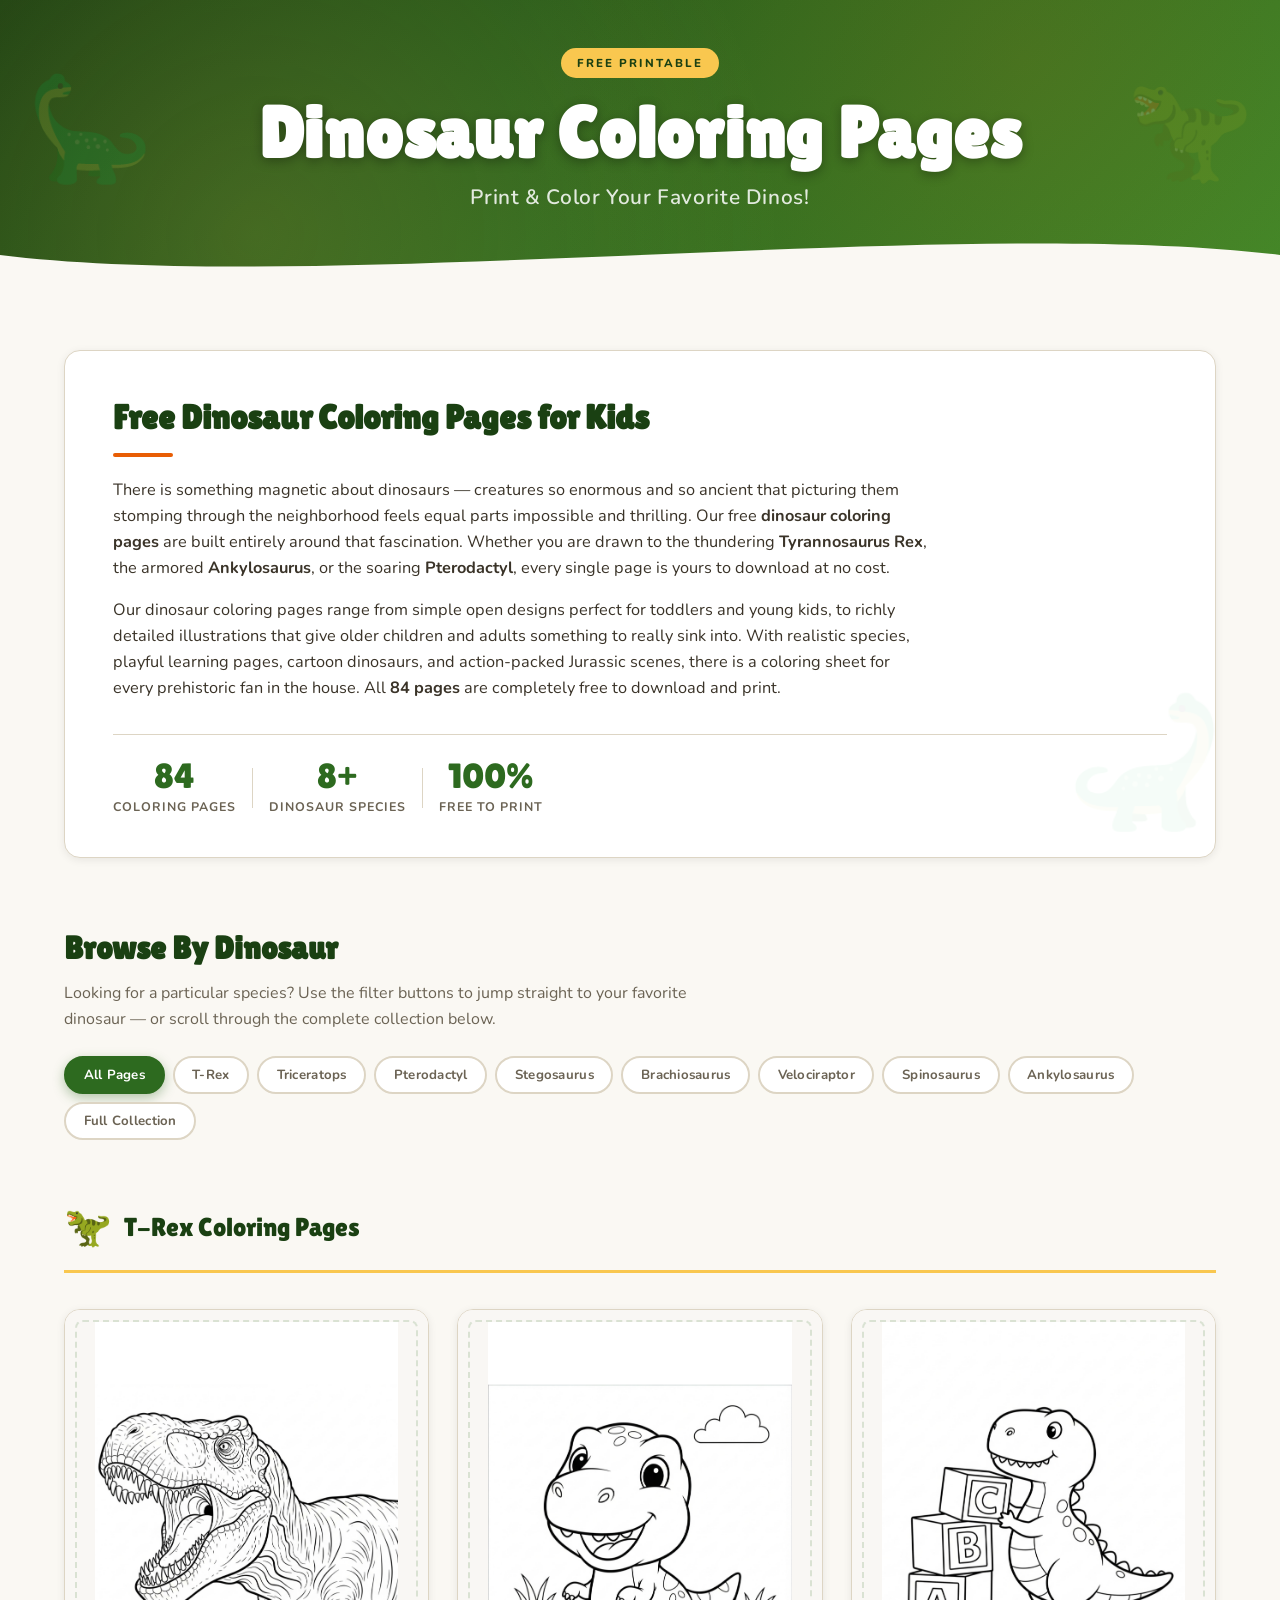
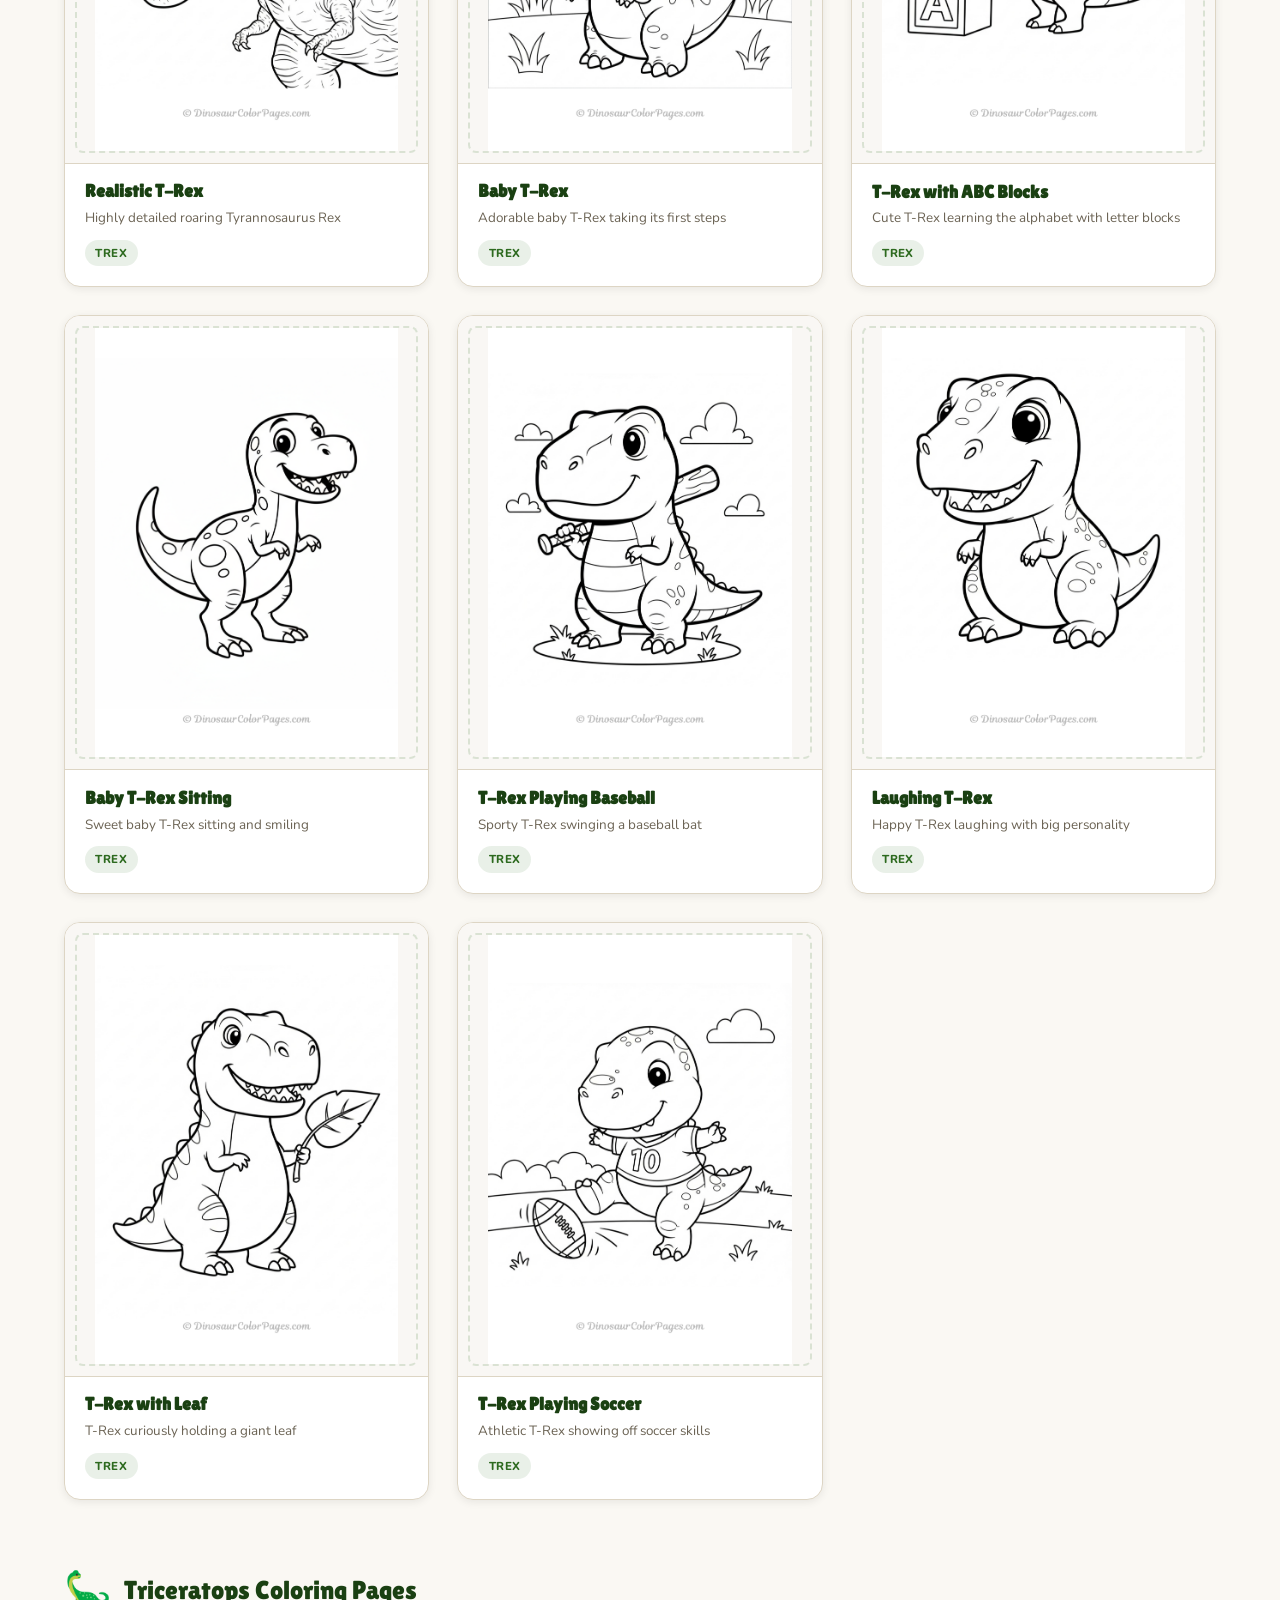
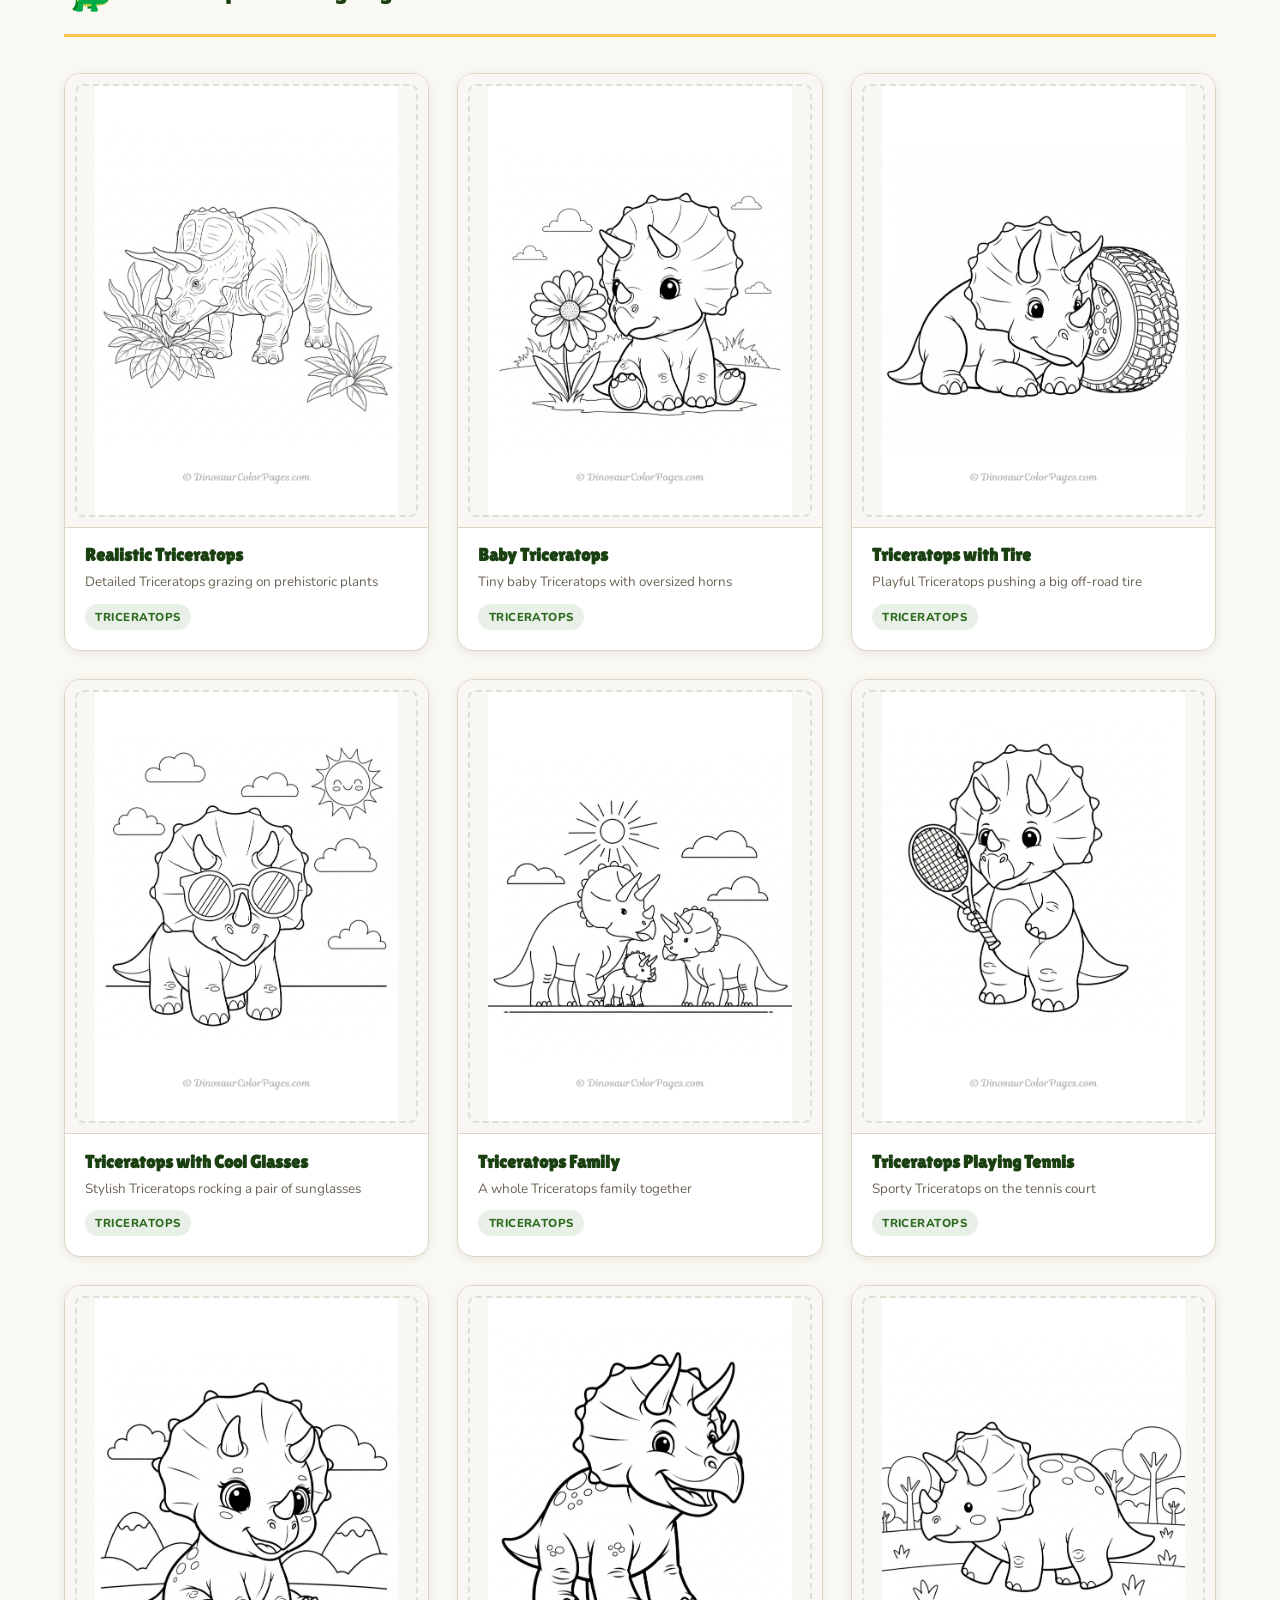
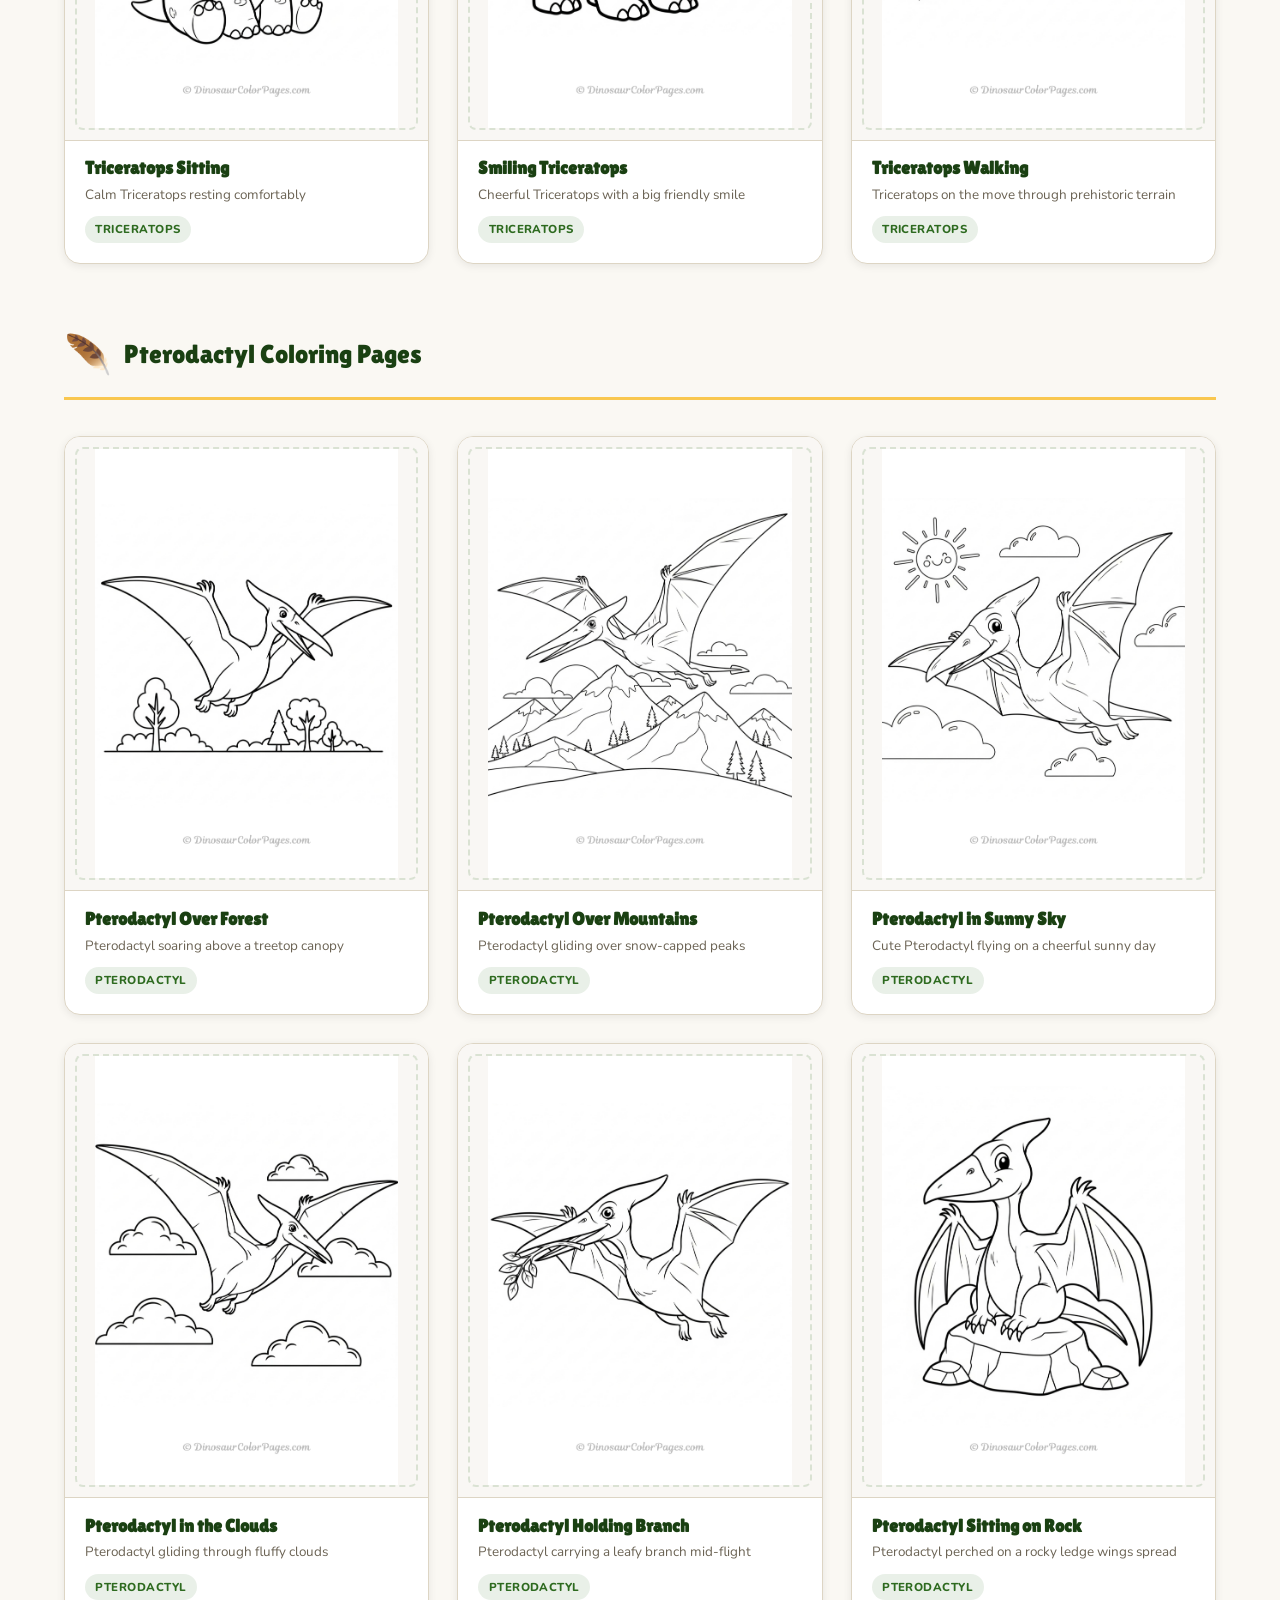
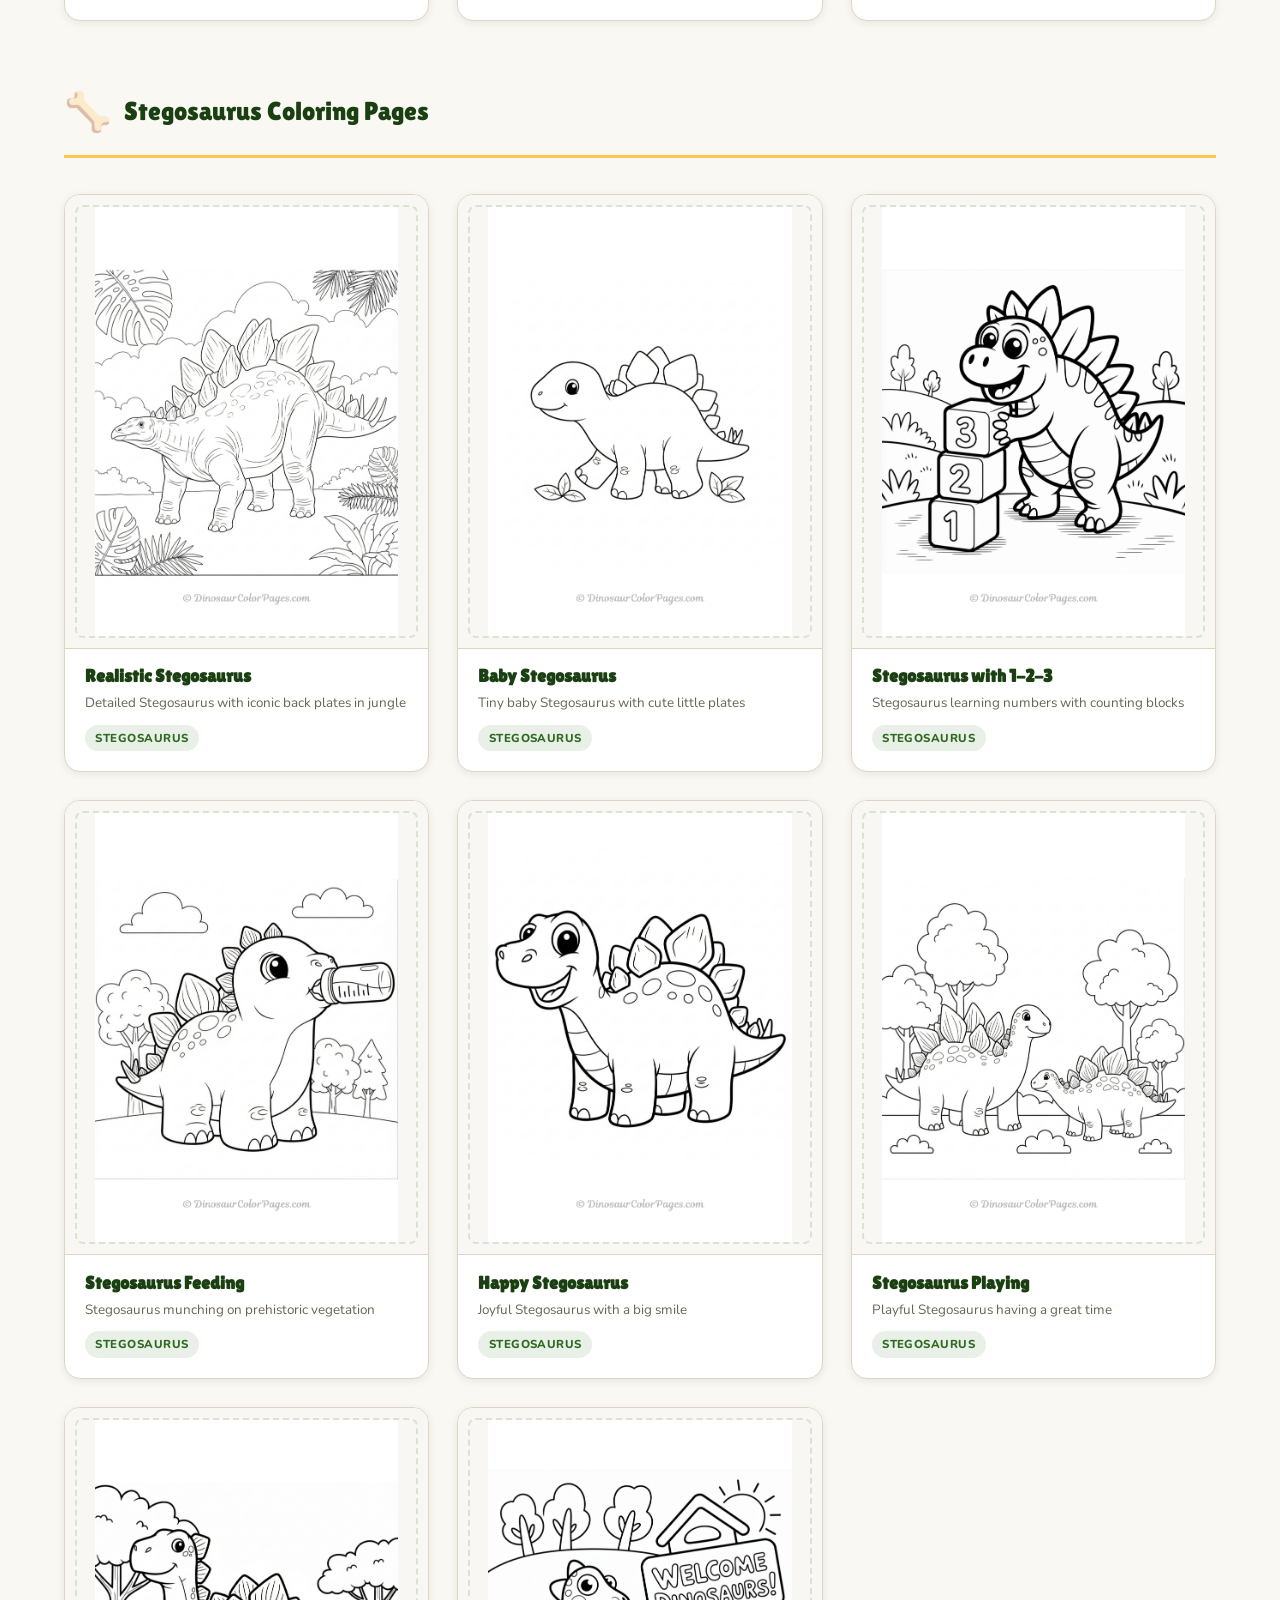
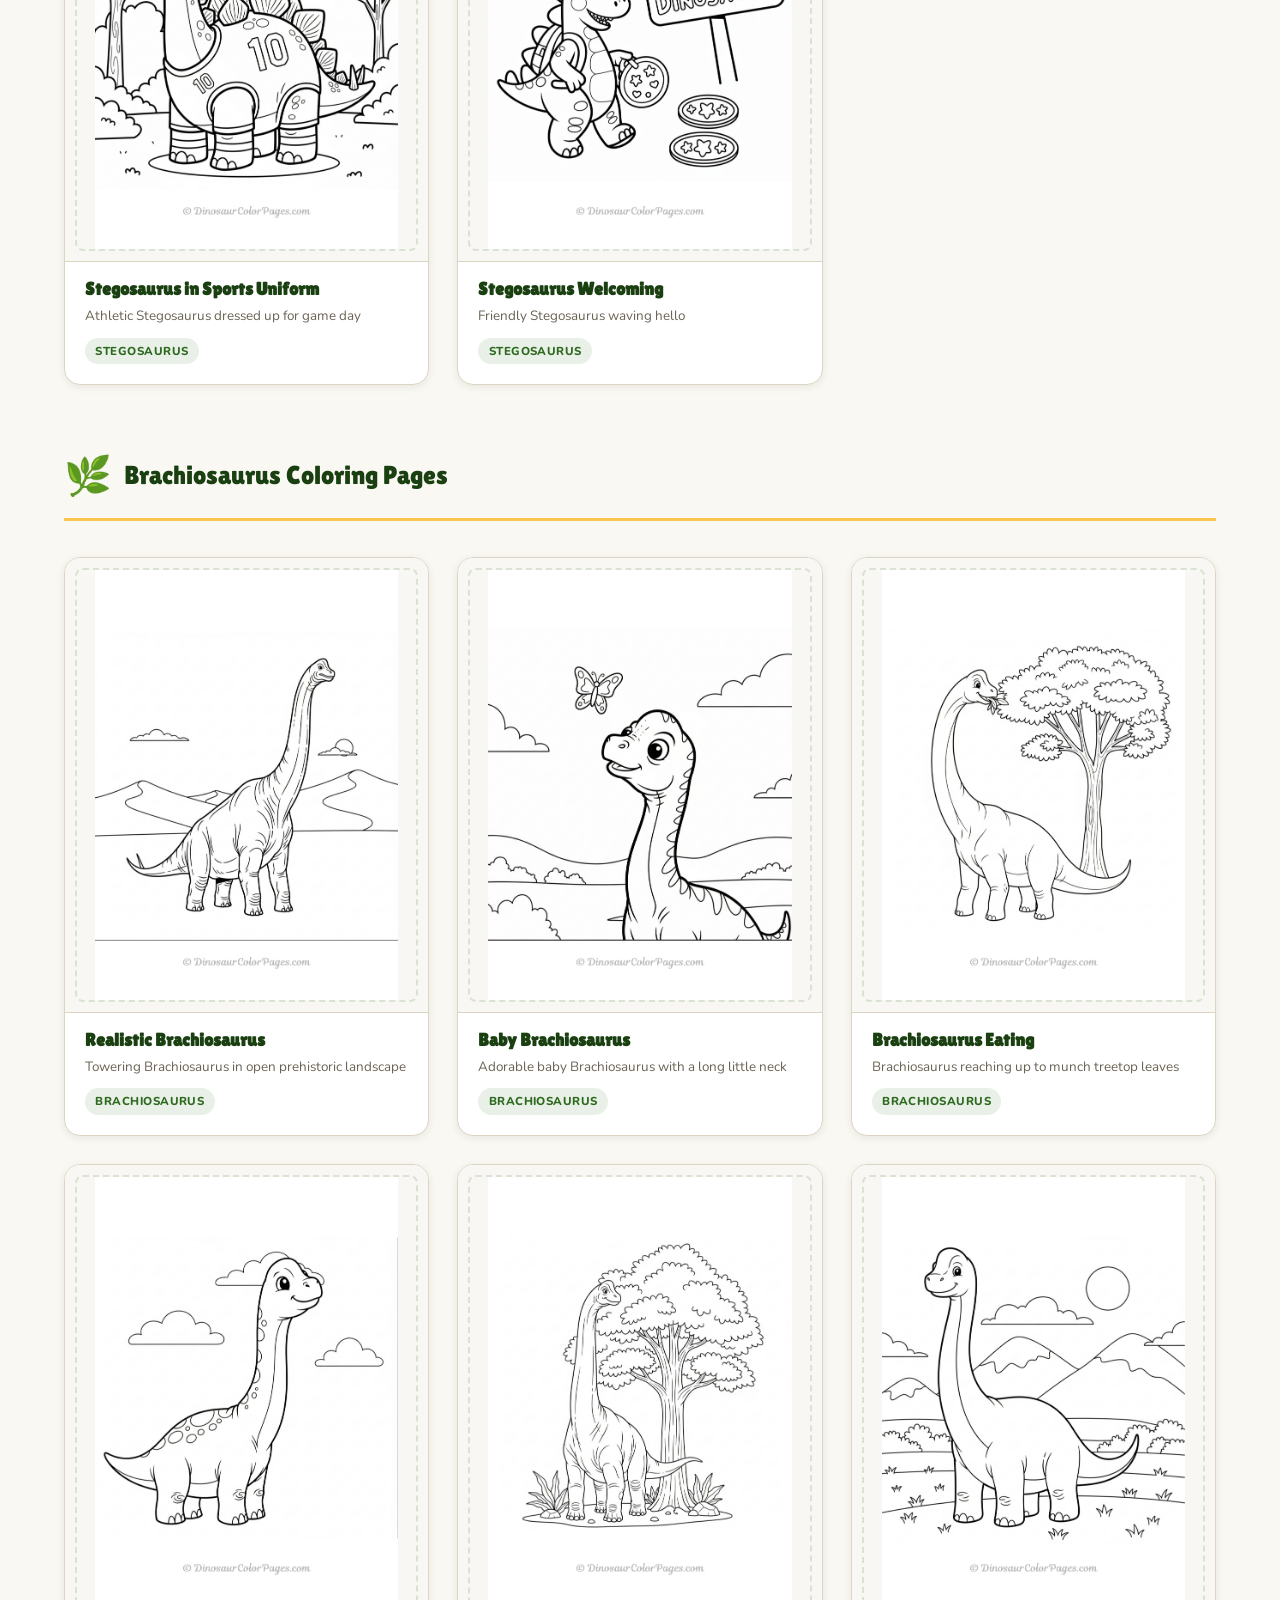
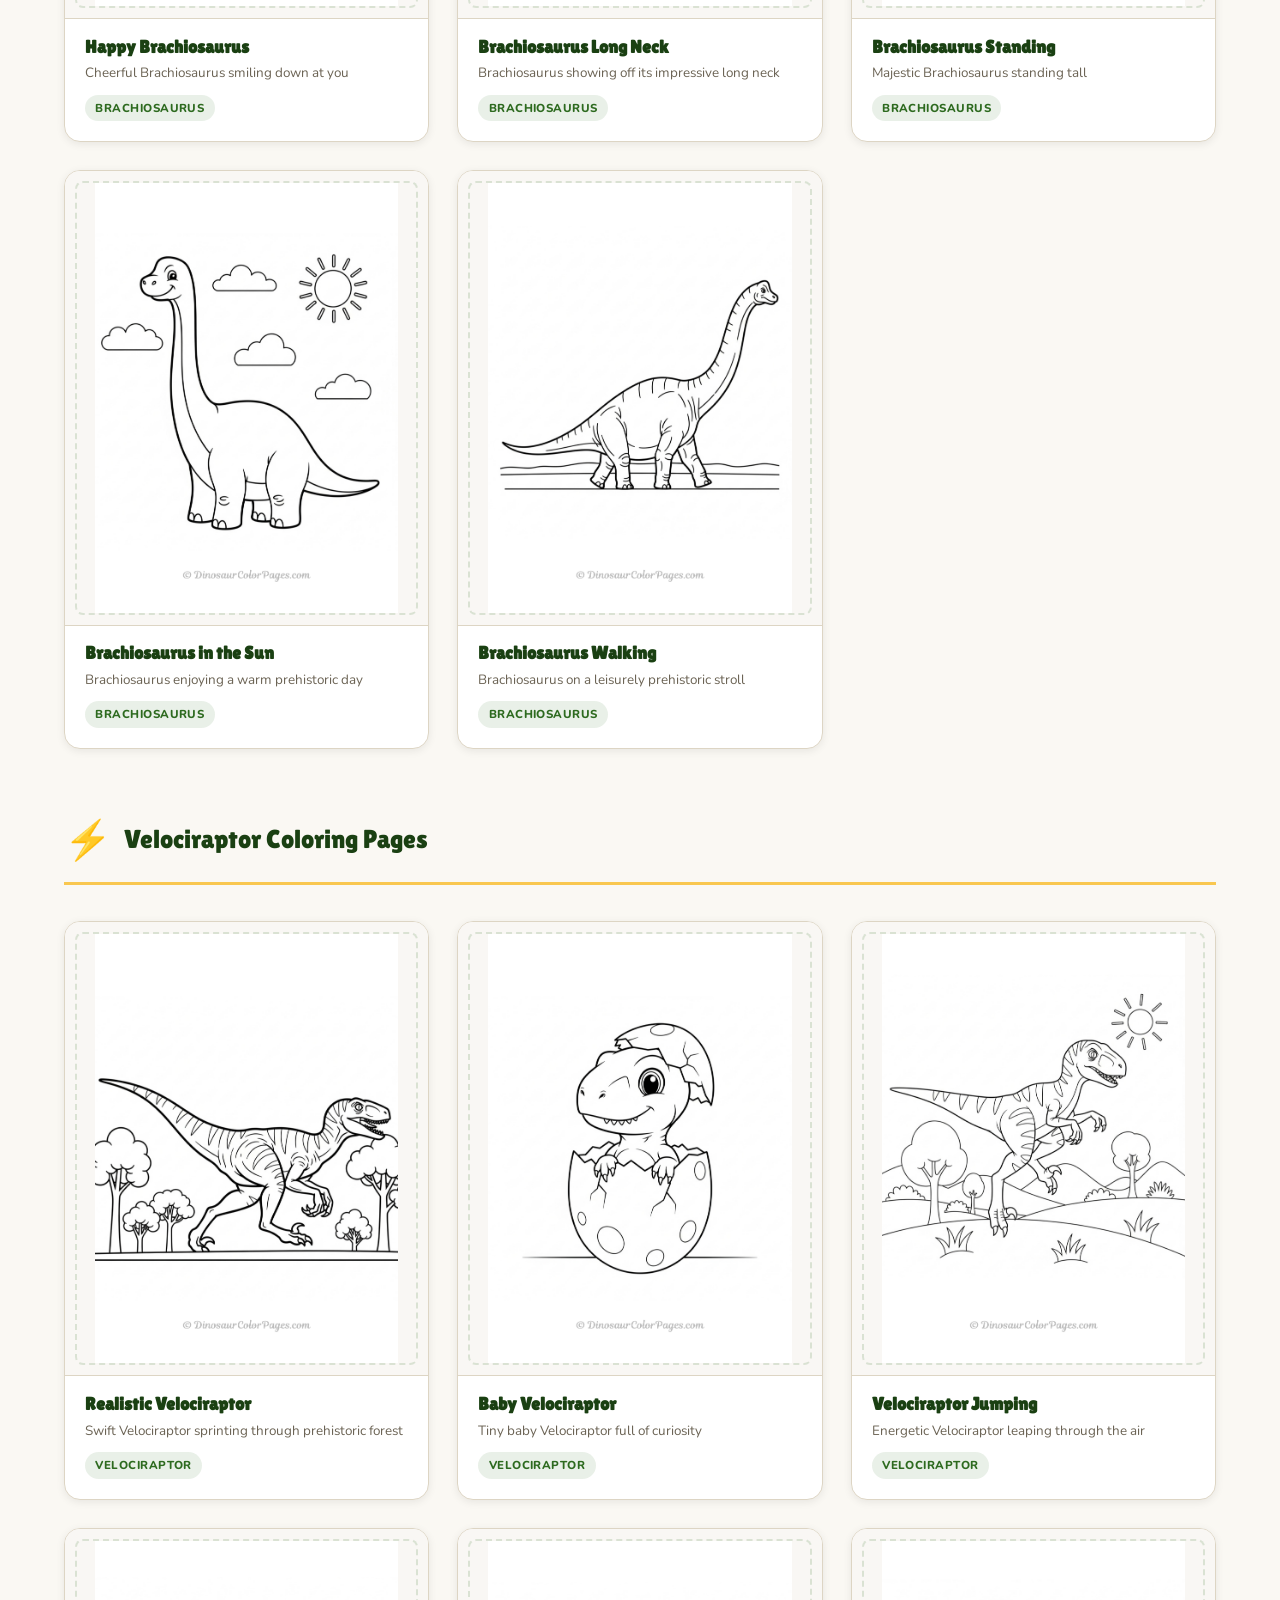
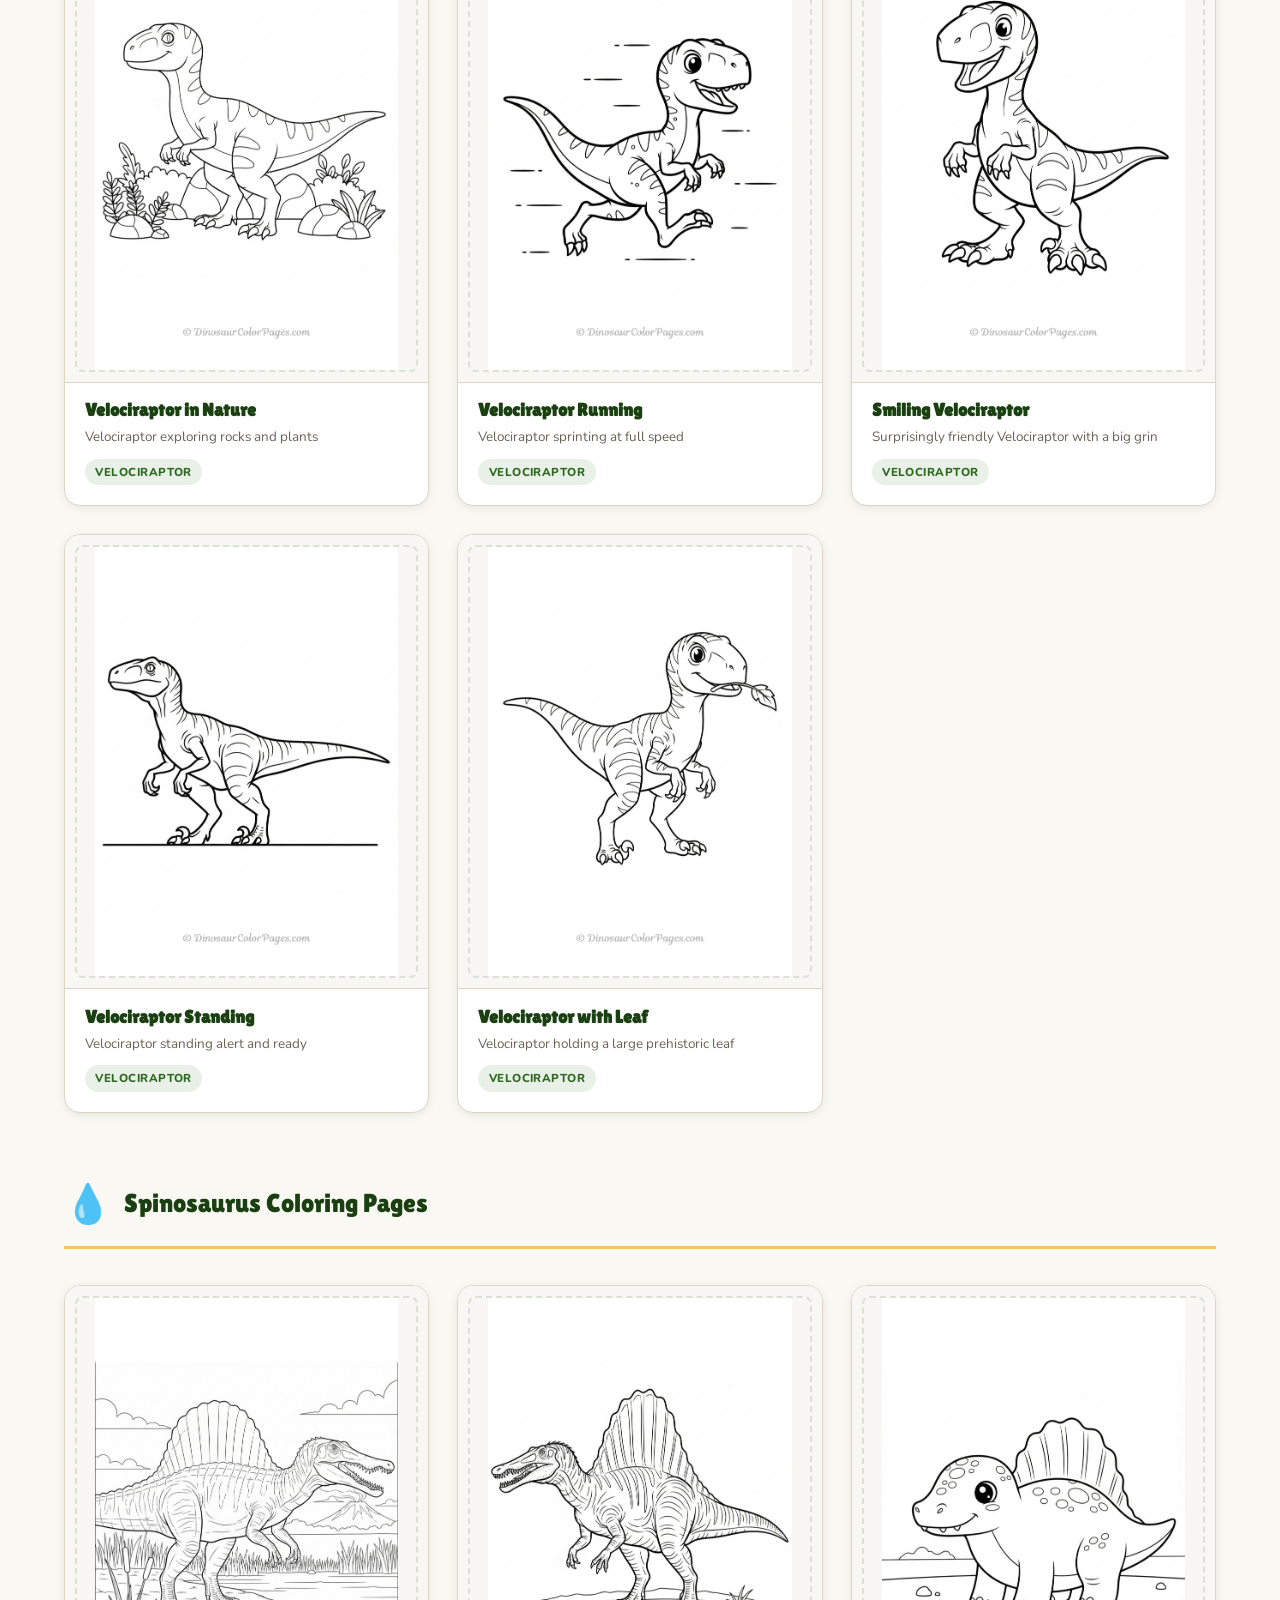
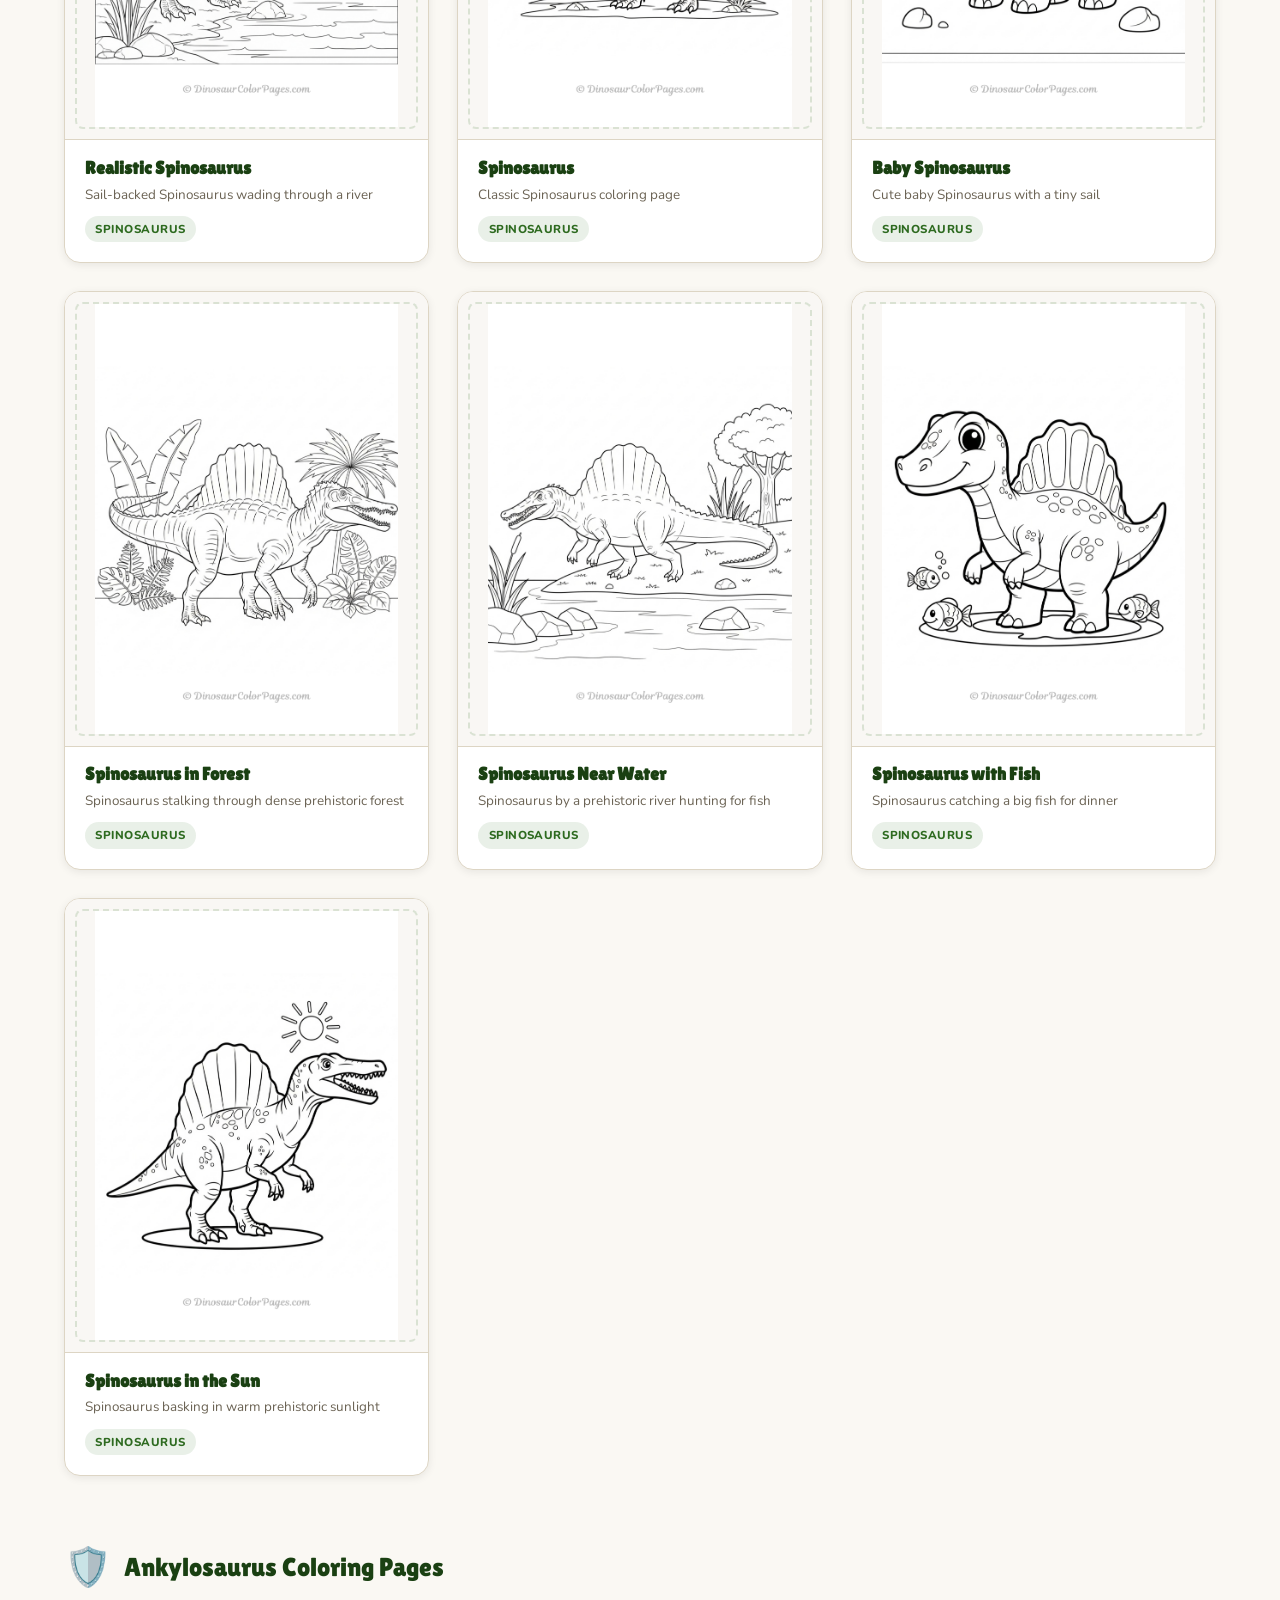
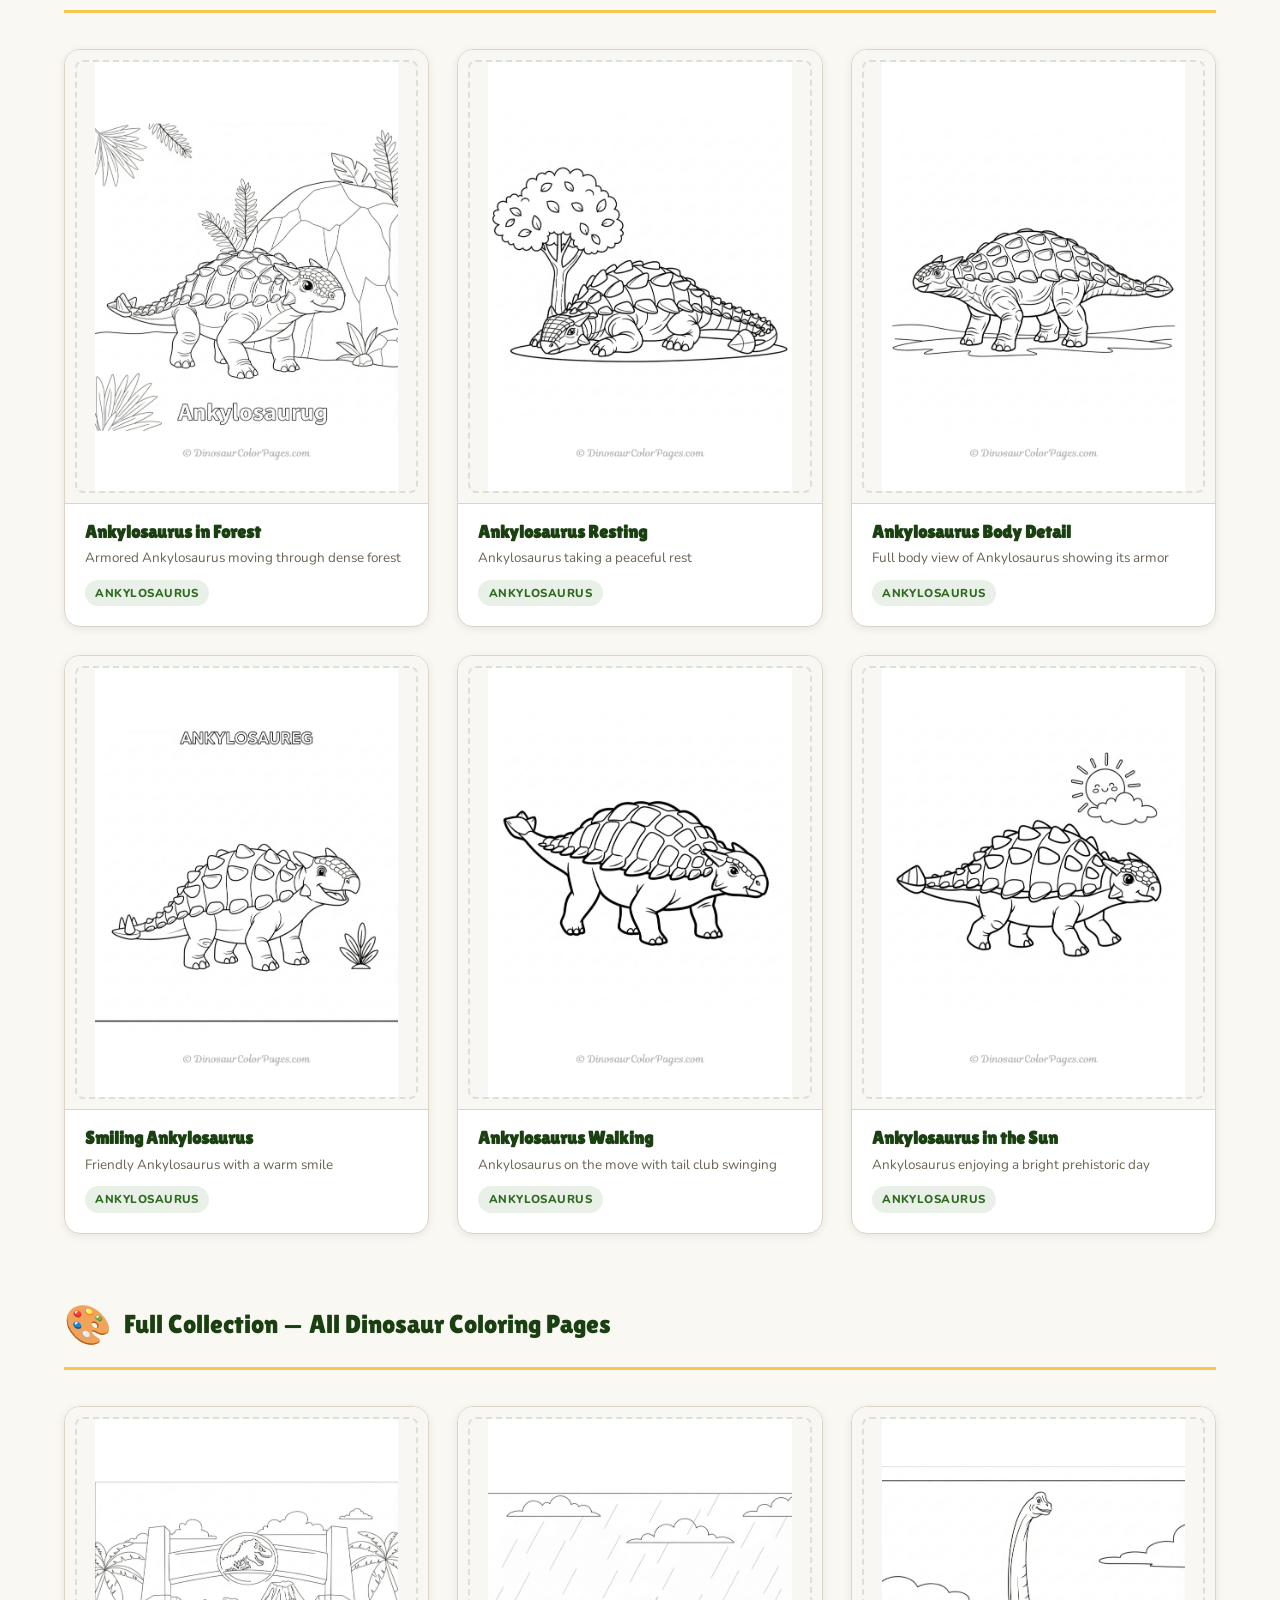
==== commit 7249bbce: "new pages" ====
--- a/index.html
+++ b/index.html
@@ -1,51 +1,38 @@
 <!DOCTYPE html>
 <html lang="en">
 <head>
-  <meta name="google-site-verification" content="-y_JB1bSqM4_drqkLtHgBfEZsCKrzZoKpkOTRtoFO9E" />
   <meta charset="UTF-8" />
   <meta name="viewport" content="width=device-width, initial-scale=1.0" />
   <title>Dinosaur Coloring Pages (Free Printable)</title>
-  <meta name="description" content="Download and print 20+ free dinosaur coloring pages for kids! Featuring T-Rex, Triceratops, Pterodactyl, Stegosaurus, Brachiosaurus, Velociraptor, Spinosaurus, and more. Perfect for preschool, kindergarten, and elementary school children." />
-  <meta name="keywords" content="dinosaur coloring pages, free printable dinosaur coloring pages, T-Rex coloring page, Triceratops coloring page, Pterodactyl coloring page, dinosaur coloring sheets for kids, Jurassic dinosaur coloring pages" />
+  <meta name="description" content="84 free printable dinosaur coloring pages for kids! T-Rex, Triceratops, Pterodactyl, Stegosaurus, Brachiosaurus, Velociraptor, Spinosaurus, Ankylosaurus and more. Download and print instantly." />
+  <meta name="keywords" content="dinosaur coloring pages, free printable dinosaur coloring pages, T-Rex coloring page, Triceratops coloring page, Pterodactyl coloring page, Stegosaurus coloring page, Ankylosaurus coloring page, dinosaur coloring sheets for kids" />
   <meta name="robots" content="index, follow" />
-  <meta property="og:title" content="Dinosaur Coloring Pages (Free Printable)" />
-  <meta property="og:description" content="20+ free printable dinosaur coloring pages for kids — T-Rex, Pterodactyl, Stegosaurus, and more. Download and print instantly!" />
+  <meta property="og:title" content="84 Dinosaur Coloring Pages (Free Printable)" />
+  <meta property="og:description" content="84 free printable dinosaur coloring pages for kids — T-Rex, Pterodactyl, Stegosaurus, Ankylosaurus and more. Download and print instantly!" />
   <meta property="og:type" content="website" />
   <meta name="twitter:card" content="summary_large_image" />
   <link rel="preconnect" href="https://fonts.googleapis.com" />
   <link rel="preconnect" href="https://fonts.gstatic.com" crossorigin />
   <link href="https://fonts.googleapis.com/css2?family=Lilita+One&family=Nunito:wght@400;600;700;800&display=swap" rel="stylesheet" />
   <link rel="stylesheet" href="style.css" />
-
-  <!-- Schema Markup -->
   <script type="application/ld+json">
   {
     "@context": "https://schema.org",
     "@type": "WebPage",
     "name": "Dinosaur Coloring Pages (Free Printable)",
-    "description": "Download and print 20+ free dinosaur coloring pages for kids featuring T-Rex, Triceratops, Pterodactyl, Stegosaurus, and more.",
-    "url": "https://yoursite.com/",
-    "breadcrumb": {
-      "@type": "BreadcrumbList",
-      "itemListElement": [{
-        "@type": "ListItem",
-        "position": 1,
-        "name": "Home",
-        "item": "https://yoursite.com/"
-      }]
-    }
+    "description": "84 free printable dinosaur coloring pages for kids featuring T-Rex, Triceratops, Pterodactyl, Stegosaurus, Ankylosaurus and more.",
+    "url": "https://dinosaur-coloring-pages.github.io/"
   }
   </script>
 </head>
 <body>
 
-  <!-- Header -->
   <header class="site-header">
     <div class="header-deco left">🦕</div>
     <div class="header-content">
       <div class="header-badge">FREE PRINTABLE</div>
       <h1 class="site-title">Dinosaur Coloring Pages</h1>
-      <p class="site-subtitle">Print & Color Your Favorite Dinos!</p>
+      <p class="site-subtitle">Print &amp; Color Your Favorite Dinos!</p>
     </div>
     <div class="header-deco right">🦖</div>
     <div class="header-wave">
@@ -57,23 +44,19 @@
 
   <main class="container">
 
-    <!-- Intro Section -->
     <section class="intro-section" aria-label="Introduction">
       <div class="intro-inner">
         <h2 class="intro-heading">Free Dinosaur Coloring Pages for Kids</h2>
         <div class="intro-text">
           <p>
-            Welcome to our collection of <strong>free printable dinosaur coloring pages</strong> — the ultimate destination for young paleontologists and art lovers alike! Whether your child loves the mighty <strong>Tyrannosaurus Rex</strong>, the sky-soaring <strong>Pterodactyl</strong>, or the gentle giant <strong>Brachiosaurus</strong>, you'll find the perfect coloring sheet right here.
+            There is something magnetic about dinosaurs — creatures so enormous and so ancient that picturing them stomping through the neighborhood feels equal parts impossible and thrilling. Our free <strong>dinosaur coloring pages</strong> are built entirely around that fascination. Whether you are drawn to the thundering <strong>Tyrannosaurus Rex</strong>, the armored <strong>Ankylosaurus</strong>, or the soaring <strong>Pterodactyl</strong>, every single page is yours to download at no cost.
           </p>
           <p>
-            Each <a href="https://dinosaurcolorpages.com/">dinosaur coloring page</a> is carefully designed for kids of all ages — from toddlers and preschoolers to older children in elementary school. Our pages range from <strong>cute cartoon-style dinosaurs</strong> with ABC and 123 learning blocks (great for early education!) to <strong>detailed realistic dinosaur illustrations</strong> that challenge and engage older kids and even adults.
+            Our dinosaur coloring pages range from simple open designs perfect for toddlers and young kids, to richly detailed illustrations that give older children and adults something to really sink into. With realistic species, playful learning pages, cartoon dinosaurs, and action-packed Jurassic scenes, there is a coloring sheet for every prehistoric fan in the house. All <strong>84 pages</strong> are completely free to download and print.
           </p>
-          <p>
-            All coloring pages on this site are <strong>100% free to download and print</strong>. Simply click the <em>"Download & Print"</em> button beneath any image, and your browser will open the full-resolution file ready to print. No sign-up needed, no watermarks on your printed pages — just pure prehistoric fun.
-          </p>
         </div>
         <div class="intro-stats">
-          <div class="stat"><span class="stat-num">20</span><span class="stat-label">Coloring Pages</span></div>
+          <div class="stat"><span class="stat-num">84</span><span class="stat-label">Coloring Pages</span></div>
           <div class="stat-divider"></div>
           <div class="stat"><span class="stat-num">8+</span><span class="stat-label">Dinosaur Species</span></div>
           <div class="stat-divider"></div>
@@ -82,426 +65,1448 @@
       </div>
     </section>
 
-    <!-- Category Nav -->
-    <nav class="category-nav" aria-label="Coloring page categories">
-      <button class="cat-btn active" data-filter="all">All Pages</button>
-      <button class="cat-btn" data-filter="realistic">Realistic</button>
-      <button class="cat-btn" data-filter="learning">Learning</button>
+    <section class="seo-intro" aria-label="Browse by dinosaur">
+      <h2 class="section-heading">Browse By Dinosaur</h2>
+      <p class="section-subtext">Looking for a particular species? Use the filter buttons to jump straight to your favorite dinosaur — or scroll through the complete collection below.</p>
+    </section>
+
+    <nav class="category-nav" aria-label="Filter by dinosaur species">
+      <button class="cat-btn  active" data-filter="all">All Pages</button>
+      <button class="cat-btn" data-filter="trex">T-Rex</button>
+      <button class="cat-btn" data-filter="triceratops">Triceratops</button>
       <button class="cat-btn" data-filter="pterodactyl">Pterodactyl</button>
-      <button class="cat-btn" data-filter="jurassic">Jurassic Scene</button>
+      <button class="cat-btn" data-filter="stegosaurus">Stegosaurus</button>
+      <button class="cat-btn" data-filter="brachiosaurus">Brachiosaurus</button>
+      <button class="cat-btn" data-filter="velociraptor">Velociraptor</button>
+      <button class="cat-btn" data-filter="spinosaurus">Spinosaurus</button>
+      <button class="cat-btn" data-filter="ankylosaurus">Ankylosaurus</button>
+      <button class="cat-btn" data-filter="collection">Full Collection</button>
     </nav>
 
-    <!-- Coloring Pages Grid -->
     <section class="pages-grid" aria-label="Dinosaur coloring pages gallery">
-
-      <!-- REALISTIC SERIES -->
-      <div class="section-label" data-filter-group="realistic">
-        <span class="section-icon">🦴</span> Realistic Dinosaur Coloring Pages
-      </div>
-
-      <article class="card" data-category="realistic">
-        <div class="card-frame">
-          <img src="Realistic_T-Rex.png" alt="Realistic T-Rex dinosaur coloring page — detailed roaring Tyrannosaurus Rex" loading="lazy" width="794" height="1024" />
-          <div class="card-overlay">
-            <a href="realistic-trex.png" download="realistic-trex-coloring-page.png" class="dl-btn" aria-label="Download T-Rex coloring page">
-              <svg viewBox="0 0 24 24" fill="none" stroke="currentColor" stroke-width="2.5"><path d="M12 15V3m0 12l-4-4m4 4l4-4M3 18h18"/></svg>
-              Download & Print
+      
+      <div class="section-label" data-filter-group="trex"><span class="section-icon">🦖</span> T-Rex Coloring Pages</div>
+      <article class="card" data-category="trex">
+        <div class="card-frame">
+          <img src="Realistic_T-Rex.png" alt="Realistic T-Rex dinosaur coloring page — free printable" loading="lazy" />
+          <div class="card-overlay">
+            <a href="Realistic_T-Rex.png" download="realistic-t-rex-coloring-page.png" class="dl-btn" aria-label="Download Realistic T-Rex coloring page">
+              <svg viewBox="0 0 24 24" fill="none" stroke="currentColor" stroke-width="2.5"><path d="M12 15V3m0 12l-4-4m4 4l4-4M3 18h18"/></svg>
+              Download &amp; Print
             </a>
           </div>
         </div>
         <div class="card-info">
           <h3>Realistic T-Rex</h3>
-          <p>Roaring Tyrannosaurus Rex — highly detailed for older kids</p>
-          <div class="card-tags"><span class="tag">Realistic</span><span class="tag">Advanced</span></div>
-        </div>
-      </article>
-
-      <article class="card" data-category="realistic">
-        <div class="card-frame">
-          <img src="Realistic_Triceratops.png" alt="Realistic Triceratops coloring page — grazing three-horned dinosaur" loading="lazy" width="794" height="1024" />
-          <div class="card-overlay">
-            <a href="realistic-triceratops.png" download="realistic-triceratops-coloring-page.png" class="dl-btn">
-              <svg viewBox="0 0 24 24" fill="none" stroke="currentColor" stroke-width="2.5"><path d="M12 15V3m0 12l-4-4m4 4l4-4M3 18h18"/></svg>
-              Download & Print
+          <p>Highly detailed roaring Tyrannosaurus Rex</p>
+          <div class="card-tags"><span class="tag">Trex</span></div>
+        </div>
+      </article>
+      <article class="card" data-category="trex">
+        <div class="card-frame">
+          <img src="baby_T-Rex.png" alt="Baby T-Rex dinosaur coloring page — free printable" loading="lazy" />
+          <div class="card-overlay">
+            <a href="baby_T-Rex.png" download="baby-t-rex-coloring-page.png" class="dl-btn" aria-label="Download Baby T-Rex coloring page">
+              <svg viewBox="0 0 24 24" fill="none" stroke="currentColor" stroke-width="2.5"><path d="M12 15V3m0 12l-4-4m4 4l4-4M3 18h18"/></svg>
+              Download &amp; Print
+            </a>
+          </div>
+        </div>
+        <div class="card-info">
+          <h3>Baby T-Rex</h3>
+          <p>Adorable baby T-Rex taking its first steps</p>
+          <div class="card-tags"><span class="tag">Trex</span></div>
+        </div>
+      </article>
+      <article class="card" data-category="trex">
+        <div class="card-frame">
+          <img src="T-Rex-abc.png" alt="T-Rex with ABC Blocks dinosaur coloring page — free printable" loading="lazy" />
+          <div class="card-overlay">
+            <a href="T-Rex-abc.png" download="t-rex-abc-coloring-page.png" class="dl-btn" aria-label="Download T-Rex with ABC Blocks coloring page">
+              <svg viewBox="0 0 24 24" fill="none" stroke="currentColor" stroke-width="2.5"><path d="M12 15V3m0 12l-4-4m4 4l4-4M3 18h18"/></svg>
+              Download &amp; Print
+            </a>
+          </div>
+        </div>
+        <div class="card-info">
+          <h3>T-Rex with ABC Blocks</h3>
+          <p>Cute T-Rex learning the alphabet with letter blocks</p>
+          <div class="card-tags"><span class="tag">Trex</span></div>
+        </div>
+      </article>
+      <article class="card" data-category="trex">
+        <div class="card-frame">
+          <img src="T-Rex-baby.png" alt="Baby T-Rex Sitting dinosaur coloring page — free printable" loading="lazy" />
+          <div class="card-overlay">
+            <a href="T-Rex-baby.png" download="t-rex-baby-coloring-page.png" class="dl-btn" aria-label="Download Baby T-Rex Sitting coloring page">
+              <svg viewBox="0 0 24 24" fill="none" stroke="currentColor" stroke-width="2.5"><path d="M12 15V3m0 12l-4-4m4 4l4-4M3 18h18"/></svg>
+              Download &amp; Print
+            </a>
+          </div>
+        </div>
+        <div class="card-info">
+          <h3>Baby T-Rex Sitting</h3>
+          <p>Sweet baby T-Rex sitting and smiling</p>
+          <div class="card-tags"><span class="tag">Trex</span></div>
+        </div>
+      </article>
+      <article class="card" data-category="trex">
+        <div class="card-frame">
+          <img src="T-Rex-baseball.png" alt="T-Rex Playing Baseball dinosaur coloring page — free printable" loading="lazy" />
+          <div class="card-overlay">
+            <a href="T-Rex-baseball.png" download="t-rex-baseball-coloring-page.png" class="dl-btn" aria-label="Download T-Rex Playing Baseball coloring page">
+              <svg viewBox="0 0 24 24" fill="none" stroke="currentColor" stroke-width="2.5"><path d="M12 15V3m0 12l-4-4m4 4l4-4M3 18h18"/></svg>
+              Download &amp; Print
+            </a>
+          </div>
+        </div>
+        <div class="card-info">
+          <h3>T-Rex Playing Baseball</h3>
+          <p>Sporty T-Rex swinging a baseball bat</p>
+          <div class="card-tags"><span class="tag">Trex</span></div>
+        </div>
+      </article>
+      <article class="card" data-category="trex">
+        <div class="card-frame">
+          <img src="T-Rex-laughing.png" alt="Laughing T-Rex dinosaur coloring page — free printable" loading="lazy" />
+          <div class="card-overlay">
+            <a href="T-Rex-laughing.png" download="t-rex-laughing-coloring-page.png" class="dl-btn" aria-label="Download Laughing T-Rex coloring page">
+              <svg viewBox="0 0 24 24" fill="none" stroke="currentColor" stroke-width="2.5"><path d="M12 15V3m0 12l-4-4m4 4l4-4M3 18h18"/></svg>
+              Download &amp; Print
+            </a>
+          </div>
+        </div>
+        <div class="card-info">
+          <h3>Laughing T-Rex</h3>
+          <p>Happy T-Rex laughing with big personality</p>
+          <div class="card-tags"><span class="tag">Trex</span></div>
+        </div>
+      </article>
+      <article class="card" data-category="trex">
+        <div class="card-frame">
+          <img src="T-Rex-leaf.png" alt="T-Rex with Leaf dinosaur coloring page — free printable" loading="lazy" />
+          <div class="card-overlay">
+            <a href="T-Rex-leaf.png" download="t-rex-leaf-coloring-page.png" class="dl-btn" aria-label="Download T-Rex with Leaf coloring page">
+              <svg viewBox="0 0 24 24" fill="none" stroke="currentColor" stroke-width="2.5"><path d="M12 15V3m0 12l-4-4m4 4l4-4M3 18h18"/></svg>
+              Download &amp; Print
+            </a>
+          </div>
+        </div>
+        <div class="card-info">
+          <h3>T-Rex with Leaf</h3>
+          <p>T-Rex curiously holding a giant leaf</p>
+          <div class="card-tags"><span class="tag">Trex</span></div>
+        </div>
+      </article>
+      <article class="card" data-category="trex">
+        <div class="card-frame">
+          <img src="T-Rex-playing-soccer.png" alt="T-Rex Playing Soccer dinosaur coloring page — free printable" loading="lazy" />
+          <div class="card-overlay">
+            <a href="T-Rex-playing-soccer.png" download="t-rex-playing-soccer-coloring-page.png" class="dl-btn" aria-label="Download T-Rex Playing Soccer coloring page">
+              <svg viewBox="0 0 24 24" fill="none" stroke="currentColor" stroke-width="2.5"><path d="M12 15V3m0 12l-4-4m4 4l4-4M3 18h18"/></svg>
+              Download &amp; Print
+            </a>
+          </div>
+        </div>
+        <div class="card-info">
+          <h3>T-Rex Playing Soccer</h3>
+          <p>Athletic T-Rex showing off soccer skills</p>
+          <div class="card-tags"><span class="tag">Trex</span></div>
+        </div>
+      </article>
+      <div class="section-label" data-filter-group="triceratops"><span class="section-icon">🦕</span> Triceratops Coloring Pages</div>
+      <article class="card" data-category="triceratops">
+        <div class="card-frame">
+          <img src="Realistic_Triceratops.png" alt="Realistic Triceratops dinosaur coloring page — free printable" loading="lazy" />
+          <div class="card-overlay">
+            <a href="Realistic_Triceratops.png" download="realistic-triceratops-coloring-page.png" class="dl-btn" aria-label="Download Realistic Triceratops coloring page">
+              <svg viewBox="0 0 24 24" fill="none" stroke="currentColor" stroke-width="2.5"><path d="M12 15V3m0 12l-4-4m4 4l4-4M3 18h18"/></svg>
+              Download &amp; Print
             </a>
           </div>
         </div>
         <div class="card-info">
           <h3>Realistic Triceratops</h3>
-          <p>Grazing Triceratops surrounded by prehistoric plants</p>
-          <div class="card-tags"><span class="tag">Realistic</span><span class="tag">Advanced</span></div>
-        </div>
-      </article>
-
-      <article class="card" data-category="realistic">
-        <div class="card-frame">
-          <img src="Realistic_Stegosaurus.png" alt="Realistic Stegosaurus coloring page — plate-backed dinosaur in tropical jungle" loading="lazy" width="794" height="1024" />
-          <div class="card-overlay">
-            <a href="realistic-stegosaurus.png" download="realistic-stegosaurus-coloring-page.png" class="dl-btn">
-              <svg viewBox="0 0 24 24" fill="none" stroke="currentColor" stroke-width="2.5"><path d="M12 15V3m0 12l-4-4m4 4l4-4M3 18h18"/></svg>
-              Download & Print
-            </a>
-          </div>
-        </div>
-        <div class="card-info">
-          <h3>Realistic Stegosaurus</h3>
-          <p>Stegosaurus with iconic back plates in a lush jungle setting</p>
-          <div class="card-tags"><span class="tag">Realistic</span><span class="tag">Advanced</span></div>
-        </div>
-      </article>
-
-      <article class="card" data-category="realistic">
-        <div class="card-frame">
-          <img src="Realistic_Brachiosaurus.png" alt="Realistic Brachiosaurus coloring page — towering long-neck dinosaur in landscape" loading="lazy" width="794" height="1024" />
-          <div class="card-overlay">
-            <a href="realistic-brachiosaurus.png" download="realistic-brachiosaurus-coloring-page.png" class="dl-btn">
-              <svg viewBox="0 0 24 24" fill="none" stroke="currentColor" stroke-width="2.5"><path d="M12 15V3m0 12l-4-4m4 4l4-4M3 18h18"/></svg>
-              Download & Print
-            </a>
-          </div>
-        </div>
-        <div class="card-info">
-          <h3>Realistic Brachiosaurus</h3>
-          <p>Towering long-neck Brachiosaurus in an open prehistoric landscape</p>
-          <div class="card-tags"><span class="tag">Realistic</span><span class="tag">Advanced</span></div>
-        </div>
-      </article>
-
-      <article class="card" data-category="realistic">
-        <div class="card-frame">
-          <img src="Realistic_Spinosaurus.png" alt="Realistic Spinosaurus coloring page — sail-backed dinosaur wading in water" loading="lazy" width="794" height="1024" />
-          <div class="card-overlay">
-            <a href="realistic-spinosaurus.png" download="realistic-spinosaurus-coloring-page.png" class="dl-btn">
-              <svg viewBox="0 0 24 24" fill="none" stroke="currentColor" stroke-width="2.5"><path d="M12 15V3m0 12l-4-4m4 4l4-4M3 18h18"/></svg>
-              Download & Print
-            </a>
-          </div>
-        </div>
-        <div class="card-info">
-          <h3>Realistic Spinosaurus</h3>
-          <p>Sail-backed Spinosaurus wading through a prehistoric river</p>
-          <div class="card-tags"><span class="tag">Realistic</span><span class="tag">Advanced</span></div>
-        </div>
-      </article>
-
-      <article class="card" data-category="realistic">
-        <div class="card-frame">
-          <img src="Realistic_Velociraptor.png" alt="Realistic Velociraptor coloring page — running raptor in forest" loading="lazy" width="794" height="1024" />
-          <div class="card-overlay">
-            <a href="realistic-velociraptor.png" download="realistic-velociraptor-coloring-page.png" class="dl-btn">
-              <svg viewBox="0 0 24 24" fill="none" stroke="currentColor" stroke-width="2.5"><path d="M12 15V3m0 12l-4-4m4 4l4-4M3 18h18"/></svg>
-              Download & Print
-            </a>
-          </div>
-        </div>
-        <div class="card-info">
-          <h3>Realistic Velociraptor</h3>
-          <p>Swift Velociraptor sprinting through a prehistoric forest</p>
-          <div class="card-tags"><span class="tag">Realistic</span><span class="tag">Advanced</span></div>
-        </div>
-      </article>
-
-      <!-- PTERODACTYL SERIES -->
-      <div class="section-label" data-filter-group="pterodactyl">
-        <span class="section-icon">🪶</span> Pterodactyl Coloring Pages
-      </div>
-
+          <p>Detailed Triceratops grazing on prehistoric plants</p>
+          <div class="card-tags"><span class="tag">Triceratops</span></div>
+        </div>
+      </article>
+      <article class="card" data-category="triceratops">
+        <div class="card-frame">
+          <img src="Baby_Triceratops.png" alt="Baby Triceratops dinosaur coloring page — free printable" loading="lazy" />
+          <div class="card-overlay">
+            <a href="Baby_Triceratops.png" download="baby-triceratops-coloring-page.png" class="dl-btn" aria-label="Download Baby Triceratops coloring page">
+              <svg viewBox="0 0 24 24" fill="none" stroke="currentColor" stroke-width="2.5"><path d="M12 15V3m0 12l-4-4m4 4l4-4M3 18h18"/></svg>
+              Download &amp; Print
+            </a>
+          </div>
+        </div>
+        <div class="card-info">
+          <h3>Baby Triceratops</h3>
+          <p>Tiny baby Triceratops with oversized horns</p>
+          <div class="card-tags"><span class="tag">Triceratops</span></div>
+        </div>
+      </article>
+      <article class="card" data-category="triceratops">
+        <div class="card-frame">
+          <img src="Jurassic_world-inspired-5.png" alt="Triceratops with Tire dinosaur coloring page — free printable" loading="lazy" />
+          <div class="card-overlay">
+            <a href="Jurassic_world-inspired-5.png" download="jurassic-world-inspired-5-coloring-page.png" class="dl-btn" aria-label="Download Triceratops with Tire coloring page">
+              <svg viewBox="0 0 24 24" fill="none" stroke="currentColor" stroke-width="2.5"><path d="M12 15V3m0 12l-4-4m4 4l4-4M3 18h18"/></svg>
+              Download &amp; Print
+            </a>
+          </div>
+        </div>
+        <div class="card-info">
+          <h3>Triceratops with Tire</h3>
+          <p>Playful Triceratops pushing a big off-road tire</p>
+          <div class="card-tags"><span class="tag">Triceratops</span></div>
+        </div>
+      </article>
+      <article class="card" data-category="triceratops">
+        <div class="card-frame">
+          <img src="Triceratops_cool-glasses.png" alt="Triceratops with Cool Glasses dinosaur coloring page — free printable" loading="lazy" />
+          <div class="card-overlay">
+            <a href="Triceratops_cool-glasses.png" download="triceratops-cool-glasses-coloring-page.png" class="dl-btn" aria-label="Download Triceratops with Cool Glasses coloring page">
+              <svg viewBox="0 0 24 24" fill="none" stroke="currentColor" stroke-width="2.5"><path d="M12 15V3m0 12l-4-4m4 4l4-4M3 18h18"/></svg>
+              Download &amp; Print
+            </a>
+          </div>
+        </div>
+        <div class="card-info">
+          <h3>Triceratops with Cool Glasses</h3>
+          <p>Stylish Triceratops rocking a pair of sunglasses</p>
+          <div class="card-tags"><span class="tag">Triceratops</span></div>
+        </div>
+      </article>
+      <article class="card" data-category="triceratops">
+        <div class="card-frame">
+          <img src="Triceratops_famlly.png" alt="Triceratops Family dinosaur coloring page — free printable" loading="lazy" />
+          <div class="card-overlay">
+            <a href="Triceratops_famlly.png" download="triceratops-famlly-coloring-page.png" class="dl-btn" aria-label="Download Triceratops Family coloring page">
+              <svg viewBox="0 0 24 24" fill="none" stroke="currentColor" stroke-width="2.5"><path d="M12 15V3m0 12l-4-4m4 4l4-4M3 18h18"/></svg>
+              Download &amp; Print
+            </a>
+          </div>
+        </div>
+        <div class="card-info">
+          <h3>Triceratops Family</h3>
+          <p>A whole Triceratops family together</p>
+          <div class="card-tags"><span class="tag">Triceratops</span></div>
+        </div>
+      </article>
+      <article class="card" data-category="triceratops">
+        <div class="card-frame">
+          <img src="Triceratops_playing-tennis.png" alt="Triceratops Playing Tennis dinosaur coloring page — free printable" loading="lazy" />
+          <div class="card-overlay">
+            <a href="Triceratops_playing-tennis.png" download="triceratops-playing-tennis-coloring-page.png" class="dl-btn" aria-label="Download Triceratops Playing Tennis coloring page">
+              <svg viewBox="0 0 24 24" fill="none" stroke="currentColor" stroke-width="2.5"><path d="M12 15V3m0 12l-4-4m4 4l4-4M3 18h18"/></svg>
+              Download &amp; Print
+            </a>
+          </div>
+        </div>
+        <div class="card-info">
+          <h3>Triceratops Playing Tennis</h3>
+          <p>Sporty Triceratops on the tennis court</p>
+          <div class="card-tags"><span class="tag">Triceratops</span></div>
+        </div>
+      </article>
+      <article class="card" data-category="triceratops">
+        <div class="card-frame">
+          <img src="Triceratops_sitting.png" alt="Triceratops Sitting dinosaur coloring page — free printable" loading="lazy" />
+          <div class="card-overlay">
+            <a href="Triceratops_sitting.png" download="triceratops-sitting-coloring-page.png" class="dl-btn" aria-label="Download Triceratops Sitting coloring page">
+              <svg viewBox="0 0 24 24" fill="none" stroke="currentColor" stroke-width="2.5"><path d="M12 15V3m0 12l-4-4m4 4l4-4M3 18h18"/></svg>
+              Download &amp; Print
+            </a>
+          </div>
+        </div>
+        <div class="card-info">
+          <h3>Triceratops Sitting</h3>
+          <p>Calm Triceratops resting comfortably</p>
+          <div class="card-tags"><span class="tag">Triceratops</span></div>
+        </div>
+      </article>
+      <article class="card" data-category="triceratops">
+        <div class="card-frame">
+          <img src="Triceratops_smiling.png" alt="Smiling Triceratops dinosaur coloring page — free printable" loading="lazy" />
+          <div class="card-overlay">
+            <a href="Triceratops_smiling.png" download="triceratops-smiling-coloring-page.png" class="dl-btn" aria-label="Download Smiling Triceratops coloring page">
+              <svg viewBox="0 0 24 24" fill="none" stroke="currentColor" stroke-width="2.5"><path d="M12 15V3m0 12l-4-4m4 4l4-4M3 18h18"/></svg>
+              Download &amp; Print
+            </a>
+          </div>
+        </div>
+        <div class="card-info">
+          <h3>Smiling Triceratops</h3>
+          <p>Cheerful Triceratops with a big friendly smile</p>
+          <div class="card-tags"><span class="tag">Triceratops</span></div>
+        </div>
+      </article>
+      <article class="card" data-category="triceratops">
+        <div class="card-frame">
+          <img src="Triceratops_walking.png" alt="Triceratops Walking dinosaur coloring page — free printable" loading="lazy" />
+          <div class="card-overlay">
+            <a href="Triceratops_walking.png" download="triceratops-walking-coloring-page.png" class="dl-btn" aria-label="Download Triceratops Walking coloring page">
+              <svg viewBox="0 0 24 24" fill="none" stroke="currentColor" stroke-width="2.5"><path d="M12 15V3m0 12l-4-4m4 4l4-4M3 18h18"/></svg>
+              Download &amp; Print
+            </a>
+          </div>
+        </div>
+        <div class="card-info">
+          <h3>Triceratops Walking</h3>
+          <p>Triceratops on the move through prehistoric terrain</p>
+          <div class="card-tags"><span class="tag">Triceratops</span></div>
+        </div>
+      </article>
+      <div class="section-label" data-filter-group="pterodactyl"><span class="section-icon">🪶</span> Pterodactyl Coloring Pages</div>
       <article class="card" data-category="pterodactyl">
         <div class="card-frame">
-          <img src="Pterodactyl_flying-forest.png" alt="Pterodactyl flying over forest coloring page" loading="lazy" width="794" height="1024" />
-          <div class="card-overlay">
-            <a href="pterodactyl-flying-forest.png" download="pterodactyl-flying-forest-coloring-page.png" class="dl-btn">
-              <svg viewBox="0 0 24 24" fill="none" stroke="currentColor" stroke-width="2.5"><path d="M12 15V3m0 12l-4-4m4 4l4-4M3 18h18"/></svg>
-              Download & Print
+          <img src="Pterodactyl_flying-forest.png" alt="Pterodactyl Over Forest dinosaur coloring page — free printable" loading="lazy" />
+          <div class="card-overlay">
+            <a href="Pterodactyl_flying-forest.png" download="pterodactyl-flying-forest-coloring-page.png" class="dl-btn" aria-label="Download Pterodactyl Over Forest coloring page">
+              <svg viewBox="0 0 24 24" fill="none" stroke="currentColor" stroke-width="2.5"><path d="M12 15V3m0 12l-4-4m4 4l4-4M3 18h18"/></svg>
+              Download &amp; Print
             </a>
           </div>
         </div>
         <div class="card-info">
           <h3>Pterodactyl Over Forest</h3>
           <p>Pterodactyl soaring above a treetop canopy</p>
-          <div class="card-tags"><span class="tag">Pterodactyl</span><span class="tag">All Ages</span></div>
-        </div>
-      </article>
-
+          <div class="card-tags"><span class="tag">Pterodactyl</span></div>
+        </div>
+      </article>
       <article class="card" data-category="pterodactyl">
         <div class="card-frame">
-          <img src="Pterodactyl_flying-mountains.png" alt="Pterodactyl flying over mountains coloring page" loading="lazy" width="794" height="1024" />
-          <div class="card-overlay">
-            <a href="pterodactyl-flying-mountains.png" download="pterodactyl-flying-mountains-coloring-page.png" class="dl-btn">
-              <svg viewBox="0 0 24 24" fill="none" stroke="currentColor" stroke-width="2.5"><path d="M12 15V3m0 12l-4-4m4 4l4-4M3 18h18"/></svg>
-              Download & Print
+          <img src="Pterodactyl_flying-mountains.png" alt="Pterodactyl Over Mountains dinosaur coloring page — free printable" loading="lazy" />
+          <div class="card-overlay">
+            <a href="Pterodactyl_flying-mountains.png" download="pterodactyl-flying-mountains-coloring-page.png" class="dl-btn" aria-label="Download Pterodactyl Over Mountains coloring page">
+              <svg viewBox="0 0 24 24" fill="none" stroke="currentColor" stroke-width="2.5"><path d="M12 15V3m0 12l-4-4m4 4l4-4M3 18h18"/></svg>
+              Download &amp; Print
             </a>
           </div>
         </div>
         <div class="card-info">
           <h3>Pterodactyl Over Mountains</h3>
-          <p>Majestic Pterodactyl gliding over snow-capped mountain peaks</p>
-          <div class="card-tags"><span class="tag">Pterodactyl</span><span class="tag">All Ages</span></div>
-        </div>
-      </article>
-
+          <p>Pterodactyl gliding over snow-capped peaks</p>
+          <div class="card-tags"><span class="tag">Pterodactyl</span></div>
+        </div>
+      </article>
       <article class="card" data-category="pterodactyl">
         <div class="card-frame">
-          <img src="Pterodactyl_flying-sun.png" alt="Cute Pterodactyl flying in sunny sky coloring page for kids" loading="lazy" width="794" height="1024" />
-          <div class="card-overlay">
-            <a href="pterodactyl-flying-sun.png" download="pterodactyl-flying-sun-coloring-page.png" class="dl-btn">
-              <svg viewBox="0 0 24 24" fill="none" stroke="currentColor" stroke-width="2.5"><path d="M12 15V3m0 12l-4-4m4 4l4-4M3 18h18"/></svg>
-              Download & Print
+          <img src="Pterodactyl_flying-sun.png" alt="Pterodactyl in Sunny Sky dinosaur coloring page — free printable" loading="lazy" />
+          <div class="card-overlay">
+            <a href="Pterodactyl_flying-sun.png" download="pterodactyl-flying-sun-coloring-page.png" class="dl-btn" aria-label="Download Pterodactyl in Sunny Sky coloring page">
+              <svg viewBox="0 0 24 24" fill="none" stroke="currentColor" stroke-width="2.5"><path d="M12 15V3m0 12l-4-4m4 4l4-4M3 18h18"/></svg>
+              Download &amp; Print
             </a>
           </div>
         </div>
         <div class="card-info">
           <h3>Pterodactyl in Sunny Sky</h3>
-          <p>Cute cartoon Pterodactyl flying on a cheerful sunny day</p>
-          <div class="card-tags"><span class="tag">Pterodactyl</span><span class="tag">Easy</span></div>
-        </div>
-      </article>
-
+          <p>Cute Pterodactyl flying on a cheerful sunny day</p>
+          <div class="card-tags"><span class="tag">Pterodactyl</span></div>
+        </div>
+      </article>
       <article class="card" data-category="pterodactyl">
         <div class="card-frame">
-          <img src="Pterodactyl_in-clouds.png" alt="Pterodactyl soaring among clouds coloring page" loading="lazy" width="794" height="1024" />
-          <div class="card-overlay">
-            <a href="pterodactyl-in-clouds.png" download="pterodactyl-in-clouds-coloring-page.png" class="dl-btn">
-              <svg viewBox="0 0 24 24" fill="none" stroke="currentColor" stroke-width="2.5"><path d="M12 15V3m0 12l-4-4m4 4l4-4M3 18h18"/></svg>
-              Download & Print
+          <img src="Pterodactyl_in-clouds.png" alt="Pterodactyl in the Clouds dinosaur coloring page — free printable" loading="lazy" />
+          <div class="card-overlay">
+            <a href="Pterodactyl_in-clouds.png" download="pterodactyl-in-clouds-coloring-page.png" class="dl-btn" aria-label="Download Pterodactyl in the Clouds coloring page">
+              <svg viewBox="0 0 24 24" fill="none" stroke="currentColor" stroke-width="2.5"><path d="M12 15V3m0 12l-4-4m4 4l4-4M3 18h18"/></svg>
+              Download &amp; Print
             </a>
           </div>
         </div>
         <div class="card-info">
           <h3>Pterodactyl in the Clouds</h3>
-          <p>Pterodactyl gliding serenely through fluffy clouds</p>
-          <div class="card-tags"><span class="tag">Pterodactyl</span><span class="tag">All Ages</span></div>
-        </div>
-      </article>
-
+          <p>Pterodactyl gliding through fluffy clouds</p>
+          <div class="card-tags"><span class="tag">Pterodactyl</span></div>
+        </div>
+      </article>
       <article class="card" data-category="pterodactyl">
         <div class="card-frame">
-          <img src="Pterodactyl_holding-branch.png" alt="Pterodactyl holding a branch coloring page" loading="lazy" width="794" height="1024" />
-          <div class="card-overlay">
-            <a href="pterodactyl-holding-branch.png" download="pterodactyl-holding-branch-coloring-page.png" class="dl-btn">
-              <svg viewBox="0 0 24 24" fill="none" stroke="currentColor" stroke-width="2.5"><path d="M12 15V3m0 12l-4-4m4 4l4-4M3 18h18"/></svg>
-              Download & Print
+          <img src="Pterodactyl_holding-branch.png" alt="Pterodactyl Holding Branch dinosaur coloring page — free printable" loading="lazy" />
+          <div class="card-overlay">
+            <a href="Pterodactyl_holding-branch.png" download="pterodactyl-holding-branch-coloring-page.png" class="dl-btn" aria-label="Download Pterodactyl Holding Branch coloring page">
+              <svg viewBox="0 0 24 24" fill="none" stroke="currentColor" stroke-width="2.5"><path d="M12 15V3m0 12l-4-4m4 4l4-4M3 18h18"/></svg>
+              Download &amp; Print
             </a>
           </div>
         </div>
         <div class="card-info">
           <h3>Pterodactyl Holding Branch</h3>
-          <p>Pterodactyl carrying a leafy branch in its beak mid-flight</p>
-          <div class="card-tags"><span class="tag">Pterodactyl</span><span class="tag">All Ages</span></div>
-        </div>
-      </article>
-
+          <p>Pterodactyl carrying a leafy branch mid-flight</p>
+          <div class="card-tags"><span class="tag">Pterodactyl</span></div>
+        </div>
+      </article>
       <article class="card" data-category="pterodactyl">
         <div class="card-frame">
-          <img src="Pterodactyl_sitting.png" alt="Cute Pterodactyl sitting on a rock coloring page for kids" loading="lazy" width="794" height="1024" />
-          <div class="card-overlay">
-            <a href="pterodactyl-sitting-rock.png" download="pterodactyl-sitting-rock-coloring-page.png" class="dl-btn">
-              <svg viewBox="0 0 24 24" fill="none" stroke="currentColor" stroke-width="2.5"><path d="M12 15V3m0 12l-4-4m4 4l4-4M3 18h18"/></svg>
-              Download & Print
+          <img src="Pterodactyl_sitting.png" alt="Pterodactyl Sitting on Rock dinosaur coloring page — free printable" loading="lazy" />
+          <div class="card-overlay">
+            <a href="Pterodactyl_sitting.png" download="pterodactyl-sitting-coloring-page.png" class="dl-btn" aria-label="Download Pterodactyl Sitting on Rock coloring page">
+              <svg viewBox="0 0 24 24" fill="none" stroke="currentColor" stroke-width="2.5"><path d="M12 15V3m0 12l-4-4m4 4l4-4M3 18h18"/></svg>
+              Download &amp; Print
             </a>
           </div>
         </div>
         <div class="card-info">
           <h3>Pterodactyl Sitting on Rock</h3>
-          <p>Adorable Pterodactyl perched on a rocky ledge with wings spread</p>
-          <div class="card-tags"><span class="tag">Pterodactyl</span><span class="tag">Easy</span></div>
-        </div>
-      </article>
-
-      <!-- LEARNING SERIES -->
-      <div class="section-label" data-filter-group="learning">
-        <span class="section-icon">📚</span> Learning Dinosaur Coloring Pages (ABC & 123)
-      </div>
-
-      <article class="card" data-category="learning">
-        <div class="card-frame">
-          <img src="learning-1.png" alt="Pterodactyl with 1 2 3 number blocks coloring page for toddlers" loading="lazy" width="794" height="1024" />
-          <div class="card-overlay">
-            <a href="learning-pterodactyl-123.png" download="learning-pterodactyl-123-coloring-page.png" class="dl-btn">
-              <svg viewBox="0 0 24 24" fill="none" stroke="currentColor" stroke-width="2.5"><path d="M12 15V3m0 12l-4-4m4 4l4-4M3 18h18"/></svg>
-              Download & Print
+          <p>Pterodactyl perched on a rocky ledge wings spread</p>
+          <div class="card-tags"><span class="tag">Pterodactyl</span></div>
+        </div>
+      </article>
+      <div class="section-label" data-filter-group="stegosaurus"><span class="section-icon">🦴</span> Stegosaurus Coloring Pages</div>
+      <article class="card" data-category="stegosaurus">
+        <div class="card-frame">
+          <img src="Realistic_Stegosaurus.png" alt="Realistic Stegosaurus dinosaur coloring page — free printable" loading="lazy" />
+          <div class="card-overlay">
+            <a href="Realistic_Stegosaurus.png" download="realistic-stegosaurus-coloring-page.png" class="dl-btn" aria-label="Download Realistic Stegosaurus coloring page">
+              <svg viewBox="0 0 24 24" fill="none" stroke="currentColor" stroke-width="2.5"><path d="M12 15V3m0 12l-4-4m4 4l4-4M3 18h18"/></svg>
+              Download &amp; Print
+            </a>
+          </div>
+        </div>
+        <div class="card-info">
+          <h3>Realistic Stegosaurus</h3>
+          <p>Detailed Stegosaurus with iconic back plates in jungle</p>
+          <div class="card-tags"><span class="tag">Stegosaurus</span></div>
+        </div>
+      </article>
+      <article class="card" data-category="stegosaurus">
+        <div class="card-frame">
+          <img src="Baby_Stegosaurus.png" alt="Baby Stegosaurus dinosaur coloring page — free printable" loading="lazy" />
+          <div class="card-overlay">
+            <a href="Baby_Stegosaurus.png" download="baby-stegosaurus-coloring-page.png" class="dl-btn" aria-label="Download Baby Stegosaurus coloring page">
+              <svg viewBox="0 0 24 24" fill="none" stroke="currentColor" stroke-width="2.5"><path d="M12 15V3m0 12l-4-4m4 4l4-4M3 18h18"/></svg>
+              Download &amp; Print
+            </a>
+          </div>
+        </div>
+        <div class="card-info">
+          <h3>Baby Stegosaurus</h3>
+          <p>Tiny baby Stegosaurus with cute little plates</p>
+          <div class="card-tags"><span class="tag">Stegosaurus</span></div>
+        </div>
+      </article>
+      <article class="card" data-category="stegosaurus">
+        <div class="card-frame">
+          <img src="Stegosaurus-123.png" alt="Stegosaurus with 1-2-3 dinosaur coloring page — free printable" loading="lazy" />
+          <div class="card-overlay">
+            <a href="Stegosaurus-123.png" download="stegosaurus-123-coloring-page.png" class="dl-btn" aria-label="Download Stegosaurus with 1-2-3 coloring page">
+              <svg viewBox="0 0 24 24" fill="none" stroke="currentColor" stroke-width="2.5"><path d="M12 15V3m0 12l-4-4m4 4l4-4M3 18h18"/></svg>
+              Download &amp; Print
+            </a>
+          </div>
+        </div>
+        <div class="card-info">
+          <h3>Stegosaurus with 1-2-3</h3>
+          <p>Stegosaurus learning numbers with counting blocks</p>
+          <div class="card-tags"><span class="tag">Stegosaurus</span></div>
+        </div>
+      </article>
+      <article class="card" data-category="stegosaurus">
+        <div class="card-frame">
+          <img src="Stegosaurus-feeding.png" alt="Stegosaurus Feeding dinosaur coloring page — free printable" loading="lazy" />
+          <div class="card-overlay">
+            <a href="Stegosaurus-feeding.png" download="stegosaurus-feeding-coloring-page.png" class="dl-btn" aria-label="Download Stegosaurus Feeding coloring page">
+              <svg viewBox="0 0 24 24" fill="none" stroke="currentColor" stroke-width="2.5"><path d="M12 15V3m0 12l-4-4m4 4l4-4M3 18h18"/></svg>
+              Download &amp; Print
+            </a>
+          </div>
+        </div>
+        <div class="card-info">
+          <h3>Stegosaurus Feeding</h3>
+          <p>Stegosaurus munching on prehistoric vegetation</p>
+          <div class="card-tags"><span class="tag">Stegosaurus</span></div>
+        </div>
+      </article>
+      <article class="card" data-category="stegosaurus">
+        <div class="card-frame">
+          <img src="Stegosaurus-happy.png" alt="Happy Stegosaurus dinosaur coloring page — free printable" loading="lazy" />
+          <div class="card-overlay">
+            <a href="Stegosaurus-happy.png" download="stegosaurus-happy-coloring-page.png" class="dl-btn" aria-label="Download Happy Stegosaurus coloring page">
+              <svg viewBox="0 0 24 24" fill="none" stroke="currentColor" stroke-width="2.5"><path d="M12 15V3m0 12l-4-4m4 4l4-4M3 18h18"/></svg>
+              Download &amp; Print
+            </a>
+          </div>
+        </div>
+        <div class="card-info">
+          <h3>Happy Stegosaurus</h3>
+          <p>Joyful Stegosaurus with a big smile</p>
+          <div class="card-tags"><span class="tag">Stegosaurus</span></div>
+        </div>
+      </article>
+      <article class="card" data-category="stegosaurus">
+        <div class="card-frame">
+          <img src="Stegosaurus-playing.png" alt="Stegosaurus Playing dinosaur coloring page — free printable" loading="lazy" />
+          <div class="card-overlay">
+            <a href="Stegosaurus-playing.png" download="stegosaurus-playing-coloring-page.png" class="dl-btn" aria-label="Download Stegosaurus Playing coloring page">
+              <svg viewBox="0 0 24 24" fill="none" stroke="currentColor" stroke-width="2.5"><path d="M12 15V3m0 12l-4-4m4 4l4-4M3 18h18"/></svg>
+              Download &amp; Print
+            </a>
+          </div>
+        </div>
+        <div class="card-info">
+          <h3>Stegosaurus Playing</h3>
+          <p>Playful Stegosaurus having a great time</p>
+          <div class="card-tags"><span class="tag">Stegosaurus</span></div>
+        </div>
+      </article>
+      <article class="card" data-category="stegosaurus">
+        <div class="card-frame">
+          <img src="Stegosaurus-sports-uniform.png" alt="Stegosaurus in Sports Uniform dinosaur coloring page — free printable" loading="lazy" />
+          <div class="card-overlay">
+            <a href="Stegosaurus-sports-uniform.png" download="stegosaurus-sports-uniform-coloring-page.png" class="dl-btn" aria-label="Download Stegosaurus in Sports Uniform coloring page">
+              <svg viewBox="0 0 24 24" fill="none" stroke="currentColor" stroke-width="2.5"><path d="M12 15V3m0 12l-4-4m4 4l4-4M3 18h18"/></svg>
+              Download &amp; Print
+            </a>
+          </div>
+        </div>
+        <div class="card-info">
+          <h3>Stegosaurus in Sports Uniform</h3>
+          <p>Athletic Stegosaurus dressed up for game day</p>
+          <div class="card-tags"><span class="tag">Stegosaurus</span></div>
+        </div>
+      </article>
+      <article class="card" data-category="stegosaurus">
+        <div class="card-frame">
+          <img src="Stegosaurus-welcome.png" alt="Stegosaurus Welcoming dinosaur coloring page — free printable" loading="lazy" />
+          <div class="card-overlay">
+            <a href="Stegosaurus-welcome.png" download="stegosaurus-welcome-coloring-page.png" class="dl-btn" aria-label="Download Stegosaurus Welcoming coloring page">
+              <svg viewBox="0 0 24 24" fill="none" stroke="currentColor" stroke-width="2.5"><path d="M12 15V3m0 12l-4-4m4 4l4-4M3 18h18"/></svg>
+              Download &amp; Print
+            </a>
+          </div>
+        </div>
+        <div class="card-info">
+          <h3>Stegosaurus Welcoming</h3>
+          <p>Friendly Stegosaurus waving hello</p>
+          <div class="card-tags"><span class="tag">Stegosaurus</span></div>
+        </div>
+      </article>
+      <div class="section-label" data-filter-group="brachiosaurus"><span class="section-icon">🌿</span> Brachiosaurus Coloring Pages</div>
+      <article class="card" data-category="brachiosaurus">
+        <div class="card-frame">
+          <img src="Realistic_Brachiosaurus.png" alt="Realistic Brachiosaurus dinosaur coloring page — free printable" loading="lazy" />
+          <div class="card-overlay">
+            <a href="Realistic_Brachiosaurus.png" download="realistic-brachiosaurus-coloring-page.png" class="dl-btn" aria-label="Download Realistic Brachiosaurus coloring page">
+              <svg viewBox="0 0 24 24" fill="none" stroke="currentColor" stroke-width="2.5"><path d="M12 15V3m0 12l-4-4m4 4l4-4M3 18h18"/></svg>
+              Download &amp; Print
+            </a>
+          </div>
+        </div>
+        <div class="card-info">
+          <h3>Realistic Brachiosaurus</h3>
+          <p>Towering Brachiosaurus in open prehistoric landscape</p>
+          <div class="card-tags"><span class="tag">Brachiosaurus</span></div>
+        </div>
+      </article>
+      <article class="card" data-category="brachiosaurus">
+        <div class="card-frame">
+          <img src="Baby_Brachiosaurus.png" alt="Baby Brachiosaurus dinosaur coloring page — free printable" loading="lazy" />
+          <div class="card-overlay">
+            <a href="Baby_Brachiosaurus.png" download="baby-brachiosaurus-coloring-page.png" class="dl-btn" aria-label="Download Baby Brachiosaurus coloring page">
+              <svg viewBox="0 0 24 24" fill="none" stroke="currentColor" stroke-width="2.5"><path d="M12 15V3m0 12l-4-4m4 4l4-4M3 18h18"/></svg>
+              Download &amp; Print
+            </a>
+          </div>
+        </div>
+        <div class="card-info">
+          <h3>Baby Brachiosaurus</h3>
+          <p>Adorable baby Brachiosaurus with a long little neck</p>
+          <div class="card-tags"><span class="tag">Brachiosaurus</span></div>
+        </div>
+      </article>
+      <article class="card" data-category="brachiosaurus">
+        <div class="card-frame">
+          <img src="Brachiosaurus_eating.png" alt="Brachiosaurus Eating dinosaur coloring page — free printable" loading="lazy" />
+          <div class="card-overlay">
+            <a href="Brachiosaurus_eating.png" download="brachiosaurus-eating-coloring-page.png" class="dl-btn" aria-label="Download Brachiosaurus Eating coloring page">
+              <svg viewBox="0 0 24 24" fill="none" stroke="currentColor" stroke-width="2.5"><path d="M12 15V3m0 12l-4-4m4 4l4-4M3 18h18"/></svg>
+              Download &amp; Print
+            </a>
+          </div>
+        </div>
+        <div class="card-info">
+          <h3>Brachiosaurus Eating</h3>
+          <p>Brachiosaurus reaching up to munch treetop leaves</p>
+          <div class="card-tags"><span class="tag">Brachiosaurus</span></div>
+        </div>
+      </article>
+      <article class="card" data-category="brachiosaurus">
+        <div class="card-frame">
+          <img src="Brachiosaurus_happy.png" alt="Happy Brachiosaurus dinosaur coloring page — free printable" loading="lazy" />
+          <div class="card-overlay">
+            <a href="Brachiosaurus_happy.png" download="brachiosaurus-happy-coloring-page.png" class="dl-btn" aria-label="Download Happy Brachiosaurus coloring page">
+              <svg viewBox="0 0 24 24" fill="none" stroke="currentColor" stroke-width="2.5"><path d="M12 15V3m0 12l-4-4m4 4l4-4M3 18h18"/></svg>
+              Download &amp; Print
+            </a>
+          </div>
+        </div>
+        <div class="card-info">
+          <h3>Happy Brachiosaurus</h3>
+          <p>Cheerful Brachiosaurus smiling down at you</p>
+          <div class="card-tags"><span class="tag">Brachiosaurus</span></div>
+        </div>
+      </article>
+      <article class="card" data-category="brachiosaurus">
+        <div class="card-frame">
+          <img src="Brachiosaurus_long-neck.png" alt="Brachiosaurus Long Neck dinosaur coloring page — free printable" loading="lazy" />
+          <div class="card-overlay">
+            <a href="Brachiosaurus_long-neck.png" download="brachiosaurus-long-neck-coloring-page.png" class="dl-btn" aria-label="Download Brachiosaurus Long Neck coloring page">
+              <svg viewBox="0 0 24 24" fill="none" stroke="currentColor" stroke-width="2.5"><path d="M12 15V3m0 12l-4-4m4 4l4-4M3 18h18"/></svg>
+              Download &amp; Print
+            </a>
+          </div>
+        </div>
+        <div class="card-info">
+          <h3>Brachiosaurus Long Neck</h3>
+          <p>Brachiosaurus showing off its impressive long neck</p>
+          <div class="card-tags"><span class="tag">Brachiosaurus</span></div>
+        </div>
+      </article>
+      <article class="card" data-category="brachiosaurus">
+        <div class="card-frame">
+          <img src="Brachiosaurus_standing.png" alt="Brachiosaurus Standing dinosaur coloring page — free printable" loading="lazy" />
+          <div class="card-overlay">
+            <a href="Brachiosaurus_standing.png" download="brachiosaurus-standing-coloring-page.png" class="dl-btn" aria-label="Download Brachiosaurus Standing coloring page">
+              <svg viewBox="0 0 24 24" fill="none" stroke="currentColor" stroke-width="2.5"><path d="M12 15V3m0 12l-4-4m4 4l4-4M3 18h18"/></svg>
+              Download &amp; Print
+            </a>
+          </div>
+        </div>
+        <div class="card-info">
+          <h3>Brachiosaurus Standing</h3>
+          <p>Majestic Brachiosaurus standing tall</p>
+          <div class="card-tags"><span class="tag">Brachiosaurus</span></div>
+        </div>
+      </article>
+      <article class="card" data-category="brachiosaurus">
+        <div class="card-frame">
+          <img src="Brachiosaurus_sun.png" alt="Brachiosaurus in the Sun dinosaur coloring page — free printable" loading="lazy" />
+          <div class="card-overlay">
+            <a href="Brachiosaurus_sun.png" download="brachiosaurus-sun-coloring-page.png" class="dl-btn" aria-label="Download Brachiosaurus in the Sun coloring page">
+              <svg viewBox="0 0 24 24" fill="none" stroke="currentColor" stroke-width="2.5"><path d="M12 15V3m0 12l-4-4m4 4l4-4M3 18h18"/></svg>
+              Download &amp; Print
+            </a>
+          </div>
+        </div>
+        <div class="card-info">
+          <h3>Brachiosaurus in the Sun</h3>
+          <p>Brachiosaurus enjoying a warm prehistoric day</p>
+          <div class="card-tags"><span class="tag">Brachiosaurus</span></div>
+        </div>
+      </article>
+      <article class="card" data-category="brachiosaurus">
+        <div class="card-frame">
+          <img src="Brachiosaurus_walking.png" alt="Brachiosaurus Walking dinosaur coloring page — free printable" loading="lazy" />
+          <div class="card-overlay">
+            <a href="Brachiosaurus_walking.png" download="brachiosaurus-walking-coloring-page.png" class="dl-btn" aria-label="Download Brachiosaurus Walking coloring page">
+              <svg viewBox="0 0 24 24" fill="none" stroke="currentColor" stroke-width="2.5"><path d="M12 15V3m0 12l-4-4m4 4l4-4M3 18h18"/></svg>
+              Download &amp; Print
+            </a>
+          </div>
+        </div>
+        <div class="card-info">
+          <h3>Brachiosaurus Walking</h3>
+          <p>Brachiosaurus on a leisurely prehistoric stroll</p>
+          <div class="card-tags"><span class="tag">Brachiosaurus</span></div>
+        </div>
+      </article>
+      <div class="section-label" data-filter-group="velociraptor"><span class="section-icon">⚡</span> Velociraptor Coloring Pages</div>
+      <article class="card" data-category="velociraptor">
+        <div class="card-frame">
+          <img src="Realistic_Velociraptor.png" alt="Realistic Velociraptor dinosaur coloring page — free printable" loading="lazy" />
+          <div class="card-overlay">
+            <a href="Realistic_Velociraptor.png" download="realistic-velociraptor-coloring-page.png" class="dl-btn" aria-label="Download Realistic Velociraptor coloring page">
+              <svg viewBox="0 0 24 24" fill="none" stroke="currentColor" stroke-width="2.5"><path d="M12 15V3m0 12l-4-4m4 4l4-4M3 18h18"/></svg>
+              Download &amp; Print
+            </a>
+          </div>
+        </div>
+        <div class="card-info">
+          <h3>Realistic Velociraptor</h3>
+          <p>Swift Velociraptor sprinting through prehistoric forest</p>
+          <div class="card-tags"><span class="tag">Velociraptor</span></div>
+        </div>
+      </article>
+      <article class="card" data-category="velociraptor">
+        <div class="card-frame">
+          <img src="Baby_Velociraptor.png" alt="Baby Velociraptor dinosaur coloring page — free printable" loading="lazy" />
+          <div class="card-overlay">
+            <a href="Baby_Velociraptor.png" download="baby-velociraptor-coloring-page.png" class="dl-btn" aria-label="Download Baby Velociraptor coloring page">
+              <svg viewBox="0 0 24 24" fill="none" stroke="currentColor" stroke-width="2.5"><path d="M12 15V3m0 12l-4-4m4 4l4-4M3 18h18"/></svg>
+              Download &amp; Print
+            </a>
+          </div>
+        </div>
+        <div class="card-info">
+          <h3>Baby Velociraptor</h3>
+          <p>Tiny baby Velociraptor full of curiosity</p>
+          <div class="card-tags"><span class="tag">Velociraptor</span></div>
+        </div>
+      </article>
+      <article class="card" data-category="velociraptor">
+        <div class="card-frame">
+          <img src="Velociraptor_jumping.png" alt="Velociraptor Jumping dinosaur coloring page — free printable" loading="lazy" />
+          <div class="card-overlay">
+            <a href="Velociraptor_jumping.png" download="velociraptor-jumping-coloring-page.png" class="dl-btn" aria-label="Download Velociraptor Jumping coloring page">
+              <svg viewBox="0 0 24 24" fill="none" stroke="currentColor" stroke-width="2.5"><path d="M12 15V3m0 12l-4-4m4 4l4-4M3 18h18"/></svg>
+              Download &amp; Print
+            </a>
+          </div>
+        </div>
+        <div class="card-info">
+          <h3>Velociraptor Jumping</h3>
+          <p>Energetic Velociraptor leaping through the air</p>
+          <div class="card-tags"><span class="tag">Velociraptor</span></div>
+        </div>
+      </article>
+      <article class="card" data-category="velociraptor">
+        <div class="card-frame">
+          <img src="Velociraptor_rocks-plants.png" alt="Velociraptor in Nature dinosaur coloring page — free printable" loading="lazy" />
+          <div class="card-overlay">
+            <a href="Velociraptor_rocks-plants.png" download="velociraptor-rocks-plants-coloring-page.png" class="dl-btn" aria-label="Download Velociraptor in Nature coloring page">
+              <svg viewBox="0 0 24 24" fill="none" stroke="currentColor" stroke-width="2.5"><path d="M12 15V3m0 12l-4-4m4 4l4-4M3 18h18"/></svg>
+              Download &amp; Print
+            </a>
+          </div>
+        </div>
+        <div class="card-info">
+          <h3>Velociraptor in Nature</h3>
+          <p>Velociraptor exploring rocks and plants</p>
+          <div class="card-tags"><span class="tag">Velociraptor</span></div>
+        </div>
+      </article>
+      <article class="card" data-category="velociraptor">
+        <div class="card-frame">
+          <img src="Velociraptor_running.png" alt="Velociraptor Running dinosaur coloring page — free printable" loading="lazy" />
+          <div class="card-overlay">
+            <a href="Velociraptor_running.png" download="velociraptor-running-coloring-page.png" class="dl-btn" aria-label="Download Velociraptor Running coloring page">
+              <svg viewBox="0 0 24 24" fill="none" stroke="currentColor" stroke-width="2.5"><path d="M12 15V3m0 12l-4-4m4 4l4-4M3 18h18"/></svg>
+              Download &amp; Print
+            </a>
+          </div>
+        </div>
+        <div class="card-info">
+          <h3>Velociraptor Running</h3>
+          <p>Velociraptor sprinting at full speed</p>
+          <div class="card-tags"><span class="tag">Velociraptor</span></div>
+        </div>
+      </article>
+      <article class="card" data-category="velociraptor">
+        <div class="card-frame">
+          <img src="Velociraptor_smiling.png" alt="Smiling Velociraptor dinosaur coloring page — free printable" loading="lazy" />
+          <div class="card-overlay">
+            <a href="Velociraptor_smiling.png" download="velociraptor-smiling-coloring-page.png" class="dl-btn" aria-label="Download Smiling Velociraptor coloring page">
+              <svg viewBox="0 0 24 24" fill="none" stroke="currentColor" stroke-width="2.5"><path d="M12 15V3m0 12l-4-4m4 4l4-4M3 18h18"/></svg>
+              Download &amp; Print
+            </a>
+          </div>
+        </div>
+        <div class="card-info">
+          <h3>Smiling Velociraptor</h3>
+          <p>Surprisingly friendly Velociraptor with a big grin</p>
+          <div class="card-tags"><span class="tag">Velociraptor</span></div>
+        </div>
+      </article>
+      <article class="card" data-category="velociraptor">
+        <div class="card-frame">
+          <img src="Velociraptor_standing.png" alt="Velociraptor Standing dinosaur coloring page — free printable" loading="lazy" />
+          <div class="card-overlay">
+            <a href="Velociraptor_standing.png" download="velociraptor-standing-coloring-page.png" class="dl-btn" aria-label="Download Velociraptor Standing coloring page">
+              <svg viewBox="0 0 24 24" fill="none" stroke="currentColor" stroke-width="2.5"><path d="M12 15V3m0 12l-4-4m4 4l4-4M3 18h18"/></svg>
+              Download &amp; Print
+            </a>
+          </div>
+        </div>
+        <div class="card-info">
+          <h3>Velociraptor Standing</h3>
+          <p>Velociraptor standing alert and ready</p>
+          <div class="card-tags"><span class="tag">Velociraptor</span></div>
+        </div>
+      </article>
+      <article class="card" data-category="velociraptor">
+        <div class="card-frame">
+          <img src="Velociraptor_with-leaf.png" alt="Velociraptor with Leaf dinosaur coloring page — free printable" loading="lazy" />
+          <div class="card-overlay">
+            <a href="Velociraptor_with-leaf.png" download="velociraptor-with-leaf-coloring-page.png" class="dl-btn" aria-label="Download Velociraptor with Leaf coloring page">
+              <svg viewBox="0 0 24 24" fill="none" stroke="currentColor" stroke-width="2.5"><path d="M12 15V3m0 12l-4-4m4 4l4-4M3 18h18"/></svg>
+              Download &amp; Print
+            </a>
+          </div>
+        </div>
+        <div class="card-info">
+          <h3>Velociraptor with Leaf</h3>
+          <p>Velociraptor holding a large prehistoric leaf</p>
+          <div class="card-tags"><span class="tag">Velociraptor</span></div>
+        </div>
+      </article>
+      <div class="section-label" data-filter-group="spinosaurus"><span class="section-icon">💧</span> Spinosaurus Coloring Pages</div>
+      <article class="card" data-category="spinosaurus">
+        <div class="card-frame">
+          <img src="Realistic_Spinosaurus.png" alt="Realistic Spinosaurus dinosaur coloring page — free printable" loading="lazy" />
+          <div class="card-overlay">
+            <a href="Realistic_Spinosaurus.png" download="realistic-spinosaurus-coloring-page.png" class="dl-btn" aria-label="Download Realistic Spinosaurus coloring page">
+              <svg viewBox="0 0 24 24" fill="none" stroke="currentColor" stroke-width="2.5"><path d="M12 15V3m0 12l-4-4m4 4l4-4M3 18h18"/></svg>
+              Download &amp; Print
+            </a>
+          </div>
+        </div>
+        <div class="card-info">
+          <h3>Realistic Spinosaurus</h3>
+          <p>Sail-backed Spinosaurus wading through a river</p>
+          <div class="card-tags"><span class="tag">Spinosaurus</span></div>
+        </div>
+      </article>
+      <article class="card" data-category="spinosaurus">
+        <div class="card-frame">
+          <img src="Spinosaurus.png" alt="Spinosaurus dinosaur coloring page — free printable" loading="lazy" />
+          <div class="card-overlay">
+            <a href="Spinosaurus.png" download="spinosaurus-coloring-page.png" class="dl-btn" aria-label="Download Spinosaurus coloring page">
+              <svg viewBox="0 0 24 24" fill="none" stroke="currentColor" stroke-width="2.5"><path d="M12 15V3m0 12l-4-4m4 4l4-4M3 18h18"/></svg>
+              Download &amp; Print
+            </a>
+          </div>
+        </div>
+        <div class="card-info">
+          <h3>Spinosaurus</h3>
+          <p>Classic Spinosaurus coloring page</p>
+          <div class="card-tags"><span class="tag">Spinosaurus</span></div>
+        </div>
+      </article>
+      <article class="card" data-category="spinosaurus">
+        <div class="card-frame">
+          <img src="Spinosaurus_baby.png" alt="Baby Spinosaurus dinosaur coloring page — free printable" loading="lazy" />
+          <div class="card-overlay">
+            <a href="Spinosaurus_baby.png" download="spinosaurus-baby-coloring-page.png" class="dl-btn" aria-label="Download Baby Spinosaurus coloring page">
+              <svg viewBox="0 0 24 24" fill="none" stroke="currentColor" stroke-width="2.5"><path d="M12 15V3m0 12l-4-4m4 4l4-4M3 18h18"/></svg>
+              Download &amp; Print
+            </a>
+          </div>
+        </div>
+        <div class="card-info">
+          <h3>Baby Spinosaurus</h3>
+          <p>Cute baby Spinosaurus with a tiny sail</p>
+          <div class="card-tags"><span class="tag">Spinosaurus</span></div>
+        </div>
+      </article>
+      <article class="card" data-category="spinosaurus">
+        <div class="card-frame">
+          <img src="Spinosaurus_in-forest.png" alt="Spinosaurus in Forest dinosaur coloring page — free printable" loading="lazy" />
+          <div class="card-overlay">
+            <a href="Spinosaurus_in-forest.png" download="spinosaurus-in-forest-coloring-page.png" class="dl-btn" aria-label="Download Spinosaurus in Forest coloring page">
+              <svg viewBox="0 0 24 24" fill="none" stroke="currentColor" stroke-width="2.5"><path d="M12 15V3m0 12l-4-4m4 4l4-4M3 18h18"/></svg>
+              Download &amp; Print
+            </a>
+          </div>
+        </div>
+        <div class="card-info">
+          <h3>Spinosaurus in Forest</h3>
+          <p>Spinosaurus stalking through dense prehistoric forest</p>
+          <div class="card-tags"><span class="tag">Spinosaurus</span></div>
+        </div>
+      </article>
+      <article class="card" data-category="spinosaurus">
+        <div class="card-frame">
+          <img src="Spinosaurus_near-water.png" alt="Spinosaurus Near Water dinosaur coloring page — free printable" loading="lazy" />
+          <div class="card-overlay">
+            <a href="Spinosaurus_near-water.png" download="spinosaurus-near-water-coloring-page.png" class="dl-btn" aria-label="Download Spinosaurus Near Water coloring page">
+              <svg viewBox="0 0 24 24" fill="none" stroke="currentColor" stroke-width="2.5"><path d="M12 15V3m0 12l-4-4m4 4l4-4M3 18h18"/></svg>
+              Download &amp; Print
+            </a>
+          </div>
+        </div>
+        <div class="card-info">
+          <h3>Spinosaurus Near Water</h3>
+          <p>Spinosaurus by a prehistoric river hunting for fish</p>
+          <div class="card-tags"><span class="tag">Spinosaurus</span></div>
+        </div>
+      </article>
+      <article class="card" data-category="spinosaurus">
+        <div class="card-frame">
+          <img src="Spinosaurus_with-fish.png" alt="Spinosaurus with Fish dinosaur coloring page — free printable" loading="lazy" />
+          <div class="card-overlay">
+            <a href="Spinosaurus_with-fish.png" download="spinosaurus-with-fish-coloring-page.png" class="dl-btn" aria-label="Download Spinosaurus with Fish coloring page">
+              <svg viewBox="0 0 24 24" fill="none" stroke="currentColor" stroke-width="2.5"><path d="M12 15V3m0 12l-4-4m4 4l4-4M3 18h18"/></svg>
+              Download &amp; Print
+            </a>
+          </div>
+        </div>
+        <div class="card-info">
+          <h3>Spinosaurus with Fish</h3>
+          <p>Spinosaurus catching a big fish for dinner</p>
+          <div class="card-tags"><span class="tag">Spinosaurus</span></div>
+        </div>
+      </article>
+      <article class="card" data-category="spinosaurus">
+        <div class="card-frame">
+          <img src="Spinosaurus_with-sun.png" alt="Spinosaurus in the Sun dinosaur coloring page — free printable" loading="lazy" />
+          <div class="card-overlay">
+            <a href="Spinosaurus_with-sun.png" download="spinosaurus-with-sun-coloring-page.png" class="dl-btn" aria-label="Download Spinosaurus in the Sun coloring page">
+              <svg viewBox="0 0 24 24" fill="none" stroke="currentColor" stroke-width="2.5"><path d="M12 15V3m0 12l-4-4m4 4l4-4M3 18h18"/></svg>
+              Download &amp; Print
+            </a>
+          </div>
+        </div>
+        <div class="card-info">
+          <h3>Spinosaurus in the Sun</h3>
+          <p>Spinosaurus basking in warm prehistoric sunlight</p>
+          <div class="card-tags"><span class="tag">Spinosaurus</span></div>
+        </div>
+      </article>
+      <div class="section-label" data-filter-group="ankylosaurus"><span class="section-icon">🛡️</span> Ankylosaurus Coloring Pages</div>
+      <article class="card" data-category="ankylosaurus">
+        <div class="card-frame">
+          <img src="Ankylosaurus_in-forest.png" alt="Ankylosaurus in Forest dinosaur coloring page — free printable" loading="lazy" />
+          <div class="card-overlay">
+            <a href="Ankylosaurus_in-forest.png" download="ankylosaurus-in-forest-coloring-page.png" class="dl-btn" aria-label="Download Ankylosaurus in Forest coloring page">
+              <svg viewBox="0 0 24 24" fill="none" stroke="currentColor" stroke-width="2.5"><path d="M12 15V3m0 12l-4-4m4 4l4-4M3 18h18"/></svg>
+              Download &amp; Print
+            </a>
+          </div>
+        </div>
+        <div class="card-info">
+          <h3>Ankylosaurus in Forest</h3>
+          <p>Armored Ankylosaurus moving through dense forest</p>
+          <div class="card-tags"><span class="tag">Ankylosaurus</span></div>
+        </div>
+      </article>
+      <article class="card" data-category="ankylosaurus">
+        <div class="card-frame">
+          <img src="Ankylosaurus_resting.png" alt="Ankylosaurus Resting dinosaur coloring page — free printable" loading="lazy" />
+          <div class="card-overlay">
+            <a href="Ankylosaurus_resting.png" download="ankylosaurus-resting-coloring-page.png" class="dl-btn" aria-label="Download Ankylosaurus Resting coloring page">
+              <svg viewBox="0 0 24 24" fill="none" stroke="currentColor" stroke-width="2.5"><path d="M12 15V3m0 12l-4-4m4 4l4-4M3 18h18"/></svg>
+              Download &amp; Print
+            </a>
+          </div>
+        </div>
+        <div class="card-info">
+          <h3>Ankylosaurus Resting</h3>
+          <p>Ankylosaurus taking a peaceful rest</p>
+          <div class="card-tags"><span class="tag">Ankylosaurus</span></div>
+        </div>
+      </article>
+      <article class="card" data-category="ankylosaurus">
+        <div class="card-frame">
+          <img src="Ankylosaurus_showing-body.png" alt="Ankylosaurus Body Detail dinosaur coloring page — free printable" loading="lazy" />
+          <div class="card-overlay">
+            <a href="Ankylosaurus_showing-body.png" download="ankylosaurus-showing-body-coloring-page.png" class="dl-btn" aria-label="Download Ankylosaurus Body Detail coloring page">
+              <svg viewBox="0 0 24 24" fill="none" stroke="currentColor" stroke-width="2.5"><path d="M12 15V3m0 12l-4-4m4 4l4-4M3 18h18"/></svg>
+              Download &amp; Print
+            </a>
+          </div>
+        </div>
+        <div class="card-info">
+          <h3>Ankylosaurus Body Detail</h3>
+          <p>Full body view of Ankylosaurus showing its armor</p>
+          <div class="card-tags"><span class="tag">Ankylosaurus</span></div>
+        </div>
+      </article>
+      <article class="card" data-category="ankylosaurus">
+        <div class="card-frame">
+          <img src="Ankylosaurus_smiling.png" alt="Smiling Ankylosaurus dinosaur coloring page — free printable" loading="lazy" />
+          <div class="card-overlay">
+            <a href="Ankylosaurus_smiling.png" download="ankylosaurus-smiling-coloring-page.png" class="dl-btn" aria-label="Download Smiling Ankylosaurus coloring page">
+              <svg viewBox="0 0 24 24" fill="none" stroke="currentColor" stroke-width="2.5"><path d="M12 15V3m0 12l-4-4m4 4l4-4M3 18h18"/></svg>
+              Download &amp; Print
+            </a>
+          </div>
+        </div>
+        <div class="card-info">
+          <h3>Smiling Ankylosaurus</h3>
+          <p>Friendly Ankylosaurus with a warm smile</p>
+          <div class="card-tags"><span class="tag">Ankylosaurus</span></div>
+        </div>
+      </article>
+      <article class="card" data-category="ankylosaurus">
+        <div class="card-frame">
+          <img src="Ankylosaurus_walking.png" alt="Ankylosaurus Walking dinosaur coloring page — free printable" loading="lazy" />
+          <div class="card-overlay">
+            <a href="Ankylosaurus_walking.png" download="ankylosaurus-walking-coloring-page.png" class="dl-btn" aria-label="Download Ankylosaurus Walking coloring page">
+              <svg viewBox="0 0 24 24" fill="none" stroke="currentColor" stroke-width="2.5"><path d="M12 15V3m0 12l-4-4m4 4l4-4M3 18h18"/></svg>
+              Download &amp; Print
+            </a>
+          </div>
+        </div>
+        <div class="card-info">
+          <h3>Ankylosaurus Walking</h3>
+          <p>Ankylosaurus on the move with tail club swinging</p>
+          <div class="card-tags"><span class="tag">Ankylosaurus</span></div>
+        </div>
+      </article>
+      <article class="card" data-category="ankylosaurus">
+        <div class="card-frame">
+          <img src="Ankylosaurus_with-sun.png" alt="Ankylosaurus in the Sun dinosaur coloring page — free printable" loading="lazy" />
+          <div class="card-overlay">
+            <a href="Ankylosaurus_with-sun.png" download="ankylosaurus-with-sun-coloring-page.png" class="dl-btn" aria-label="Download Ankylosaurus in the Sun coloring page">
+              <svg viewBox="0 0 24 24" fill="none" stroke="currentColor" stroke-width="2.5"><path d="M12 15V3m0 12l-4-4m4 4l4-4M3 18h18"/></svg>
+              Download &amp; Print
+            </a>
+          </div>
+        </div>
+        <div class="card-info">
+          <h3>Ankylosaurus in the Sun</h3>
+          <p>Ankylosaurus enjoying a bright prehistoric day</p>
+          <div class="card-tags"><span class="tag">Ankylosaurus</span></div>
+        </div>
+      </article>
+      <div class="section-label" data-filter-group="collection"><span class="section-icon">🎨</span> Full Collection — All Dinosaur Coloring Pages</div>
+      <article class="card" data-category="collection">
+        <div class="card-frame">
+          <img src="Jurassic_world-inspired-1.png" alt="Jurassic Scene 1 dinosaur coloring page — free printable" loading="lazy" />
+          <div class="card-overlay">
+            <a href="Jurassic_world-inspired-1.png" download="jurassic-world-inspired-1-coloring-page.png" class="dl-btn" aria-label="Download Jurassic Scene 1 coloring page">
+              <svg viewBox="0 0 24 24" fill="none" stroke="currentColor" stroke-width="2.5"><path d="M12 15V3m0 12l-4-4m4 4l4-4M3 18h18"/></svg>
+              Download &amp; Print
+            </a>
+          </div>
+        </div>
+        <div class="card-info">
+          <h3>Jurassic Scene 1</h3>
+          <p>Action-packed Jurassic World inspired scene</p>
+          <div class="card-tags"><span class="tag">Collection</span></div>
+        </div>
+      </article>
+      <article class="card" data-category="collection">
+        <div class="card-frame">
+          <img src="Jurassic_world-inspired-2.png" alt="Jurassic Scene 2 dinosaur coloring page — free printable" loading="lazy" />
+          <div class="card-overlay">
+            <a href="Jurassic_world-inspired-2.png" download="jurassic-world-inspired-2-coloring-page.png" class="dl-btn" aria-label="Download Jurassic Scene 2 coloring page">
+              <svg viewBox="0 0 24 24" fill="none" stroke="currentColor" stroke-width="2.5"><path d="M12 15V3m0 12l-4-4m4 4l4-4M3 18h18"/></svg>
+              Download &amp; Print
+            </a>
+          </div>
+        </div>
+        <div class="card-info">
+          <h3>Jurassic Scene 2</h3>
+          <p>Exciting Jurassic World inspired coloring page</p>
+          <div class="card-tags"><span class="tag">Collection</span></div>
+        </div>
+      </article>
+      <article class="card" data-category="collection">
+        <div class="card-frame">
+          <img src="Jurassic_world-inspired-3.png" alt="Jurassic Scene 3 dinosaur coloring page — free printable" loading="lazy" />
+          <div class="card-overlay">
+            <a href="Jurassic_world-inspired-3.png" download="jurassic-world-inspired-3-coloring-page.png" class="dl-btn" aria-label="Download Jurassic Scene 3 coloring page">
+              <svg viewBox="0 0 24 24" fill="none" stroke="currentColor" stroke-width="2.5"><path d="M12 15V3m0 12l-4-4m4 4l4-4M3 18h18"/></svg>
+              Download &amp; Print
+            </a>
+          </div>
+        </div>
+        <div class="card-info">
+          <h3>Jurassic Scene 3</h3>
+          <p>Dramatic Jurassic World inspired adventure scene</p>
+          <div class="card-tags"><span class="tag">Collection</span></div>
+        </div>
+      </article>
+      <article class="card" data-category="collection">
+        <div class="card-frame">
+          <img src="Jurassic_world-inspired-4.png" alt="Jurassic Scene 4 dinosaur coloring page — free printable" loading="lazy" />
+          <div class="card-overlay">
+            <a href="Jurassic_world-inspired-4.png" download="jurassic-world-inspired-4-coloring-page.png" class="dl-btn" aria-label="Download Jurassic Scene 4 coloring page">
+              <svg viewBox="0 0 24 24" fill="none" stroke="currentColor" stroke-width="2.5"><path d="M12 15V3m0 12l-4-4m4 4l4-4M3 18h18"/></svg>
+              Download &amp; Print
+            </a>
+          </div>
+        </div>
+        <div class="card-info">
+          <h3>Jurassic Scene 4</h3>
+          <p>Thrilling Jurassic World inspired dinosaur scene</p>
+          <div class="card-tags"><span class="tag">Collection</span></div>
+        </div>
+      </article>
+      <article class="card" data-category="collection">
+        <div class="card-frame">
+          <img src="Jurassic_world-inspired-6.png" alt="T-Rex vs Jeep Scene dinosaur coloring page — free printable" loading="lazy" />
+          <div class="card-overlay">
+            <a href="Jurassic_world-inspired-6.png" download="jurassic-world-inspired-6-coloring-page.png" class="dl-btn" aria-label="Download T-Rex vs Jeep Scene coloring page">
+              <svg viewBox="0 0 24 24" fill="none" stroke="currentColor" stroke-width="2.5"><path d="M12 15V3m0 12l-4-4m4 4l4-4M3 18h18"/></svg>
+              Download &amp; Print
+            </a>
+          </div>
+        </div>
+        <div class="card-info">
+          <h3>T-Rex vs Jeep Scene</h3>
+          <p>T-Rex chasing a Jeep through prehistoric jungle</p>
+          <div class="card-tags"><span class="tag">Collection</span></div>
+        </div>
+      </article>
+      <article class="card" data-category="collection">
+        <div class="card-frame">
+          <img src="learning-1.png" alt="Pterodactyl with 1-2-3 dinosaur coloring page — free printable" loading="lazy" />
+          <div class="card-overlay">
+            <a href="learning-1.png" download="learning-1-coloring-page.png" class="dl-btn" aria-label="Download Pterodactyl with 1-2-3 coloring page">
+              <svg viewBox="0 0 24 24" fill="none" stroke="currentColor" stroke-width="2.5"><path d="M12 15V3m0 12l-4-4m4 4l4-4M3 18h18"/></svg>
+              Download &amp; Print
             </a>
           </div>
         </div>
         <div class="card-info">
           <h3>Pterodactyl with 1-2-3</h3>
-          <p>Learn counting with a flying Pterodactyl and number blocks</p>
-          <div class="card-tags"><span class="tag">Learning</span><span class="tag">Toddler</span></div>
-        </div>
-      </article>
-
-      <article class="card" data-category="learning">
-        <div class="card-frame">
-          <img src="learning-2.png" alt="Velociraptor with ABC blocks coloring page for kids learning alphabet" loading="lazy" width="794" height="1024" />
-          <div class="card-overlay">
-            <a href="learning-velociraptor-abc.png" download="learning-velociraptor-abc-coloring-page.png" class="dl-btn">
-              <svg viewBox="0 0 24 24" fill="none" stroke="currentColor" stroke-width="2.5"><path d="M12 15V3m0 12l-4-4m4 4l4-4M3 18h18"/></svg>
-              Download & Print
+          <p>Learn counting with a flying Pterodactyl</p>
+          <div class="card-tags"><span class="tag">Collection</span></div>
+        </div>
+      </article>
+      <article class="card" data-category="collection">
+        <div class="card-frame">
+          <img src="learning-2.png" alt="Velociraptor with ABC dinosaur coloring page — free printable" loading="lazy" />
+          <div class="card-overlay">
+            <a href="learning-2.png" download="learning-2-coloring-page.png" class="dl-btn" aria-label="Download Velociraptor with ABC coloring page">
+              <svg viewBox="0 0 24 24" fill="none" stroke="currentColor" stroke-width="2.5"><path d="M12 15V3m0 12l-4-4m4 4l4-4M3 18h18"/></svg>
+              Download &amp; Print
             </a>
           </div>
         </div>
         <div class="card-info">
           <h3>Velociraptor with ABC</h3>
-          <p>Learn the alphabet alongside a curious Velociraptor</p>
-          <div class="card-tags"><span class="tag">Learning</span><span class="tag">Preschool</span></div>
-        </div>
-      </article>
-
-      <article class="card" data-category="learning">
-        <div class="card-frame">
-          <img src="learning-3.png" alt="Cute Brachiosaurus with number blocks 1 2 3 coloring page" loading="lazy" width="794" height="1024" />
-          <div class="card-overlay">
-            <a href="learning-brachiosaurus-123.png" download="learning-brachiosaurus-123-coloring-page.png" class="dl-btn">
-              <svg viewBox="0 0 24 24" fill="none" stroke="currentColor" stroke-width="2.5"><path d="M12 15V3m0 12l-4-4m4 4l4-4M3 18h18"/></svg>
-              Download & Print
+          <p>Learn the alphabet with a curious Velociraptor</p>
+          <div class="card-tags"><span class="tag">Collection</span></div>
+        </div>
+      </article>
+      <article class="card" data-category="collection">
+        <div class="card-frame">
+          <img src="learning-3.png" alt="Brachiosaurus with 1-2-3 dinosaur coloring page — free printable" loading="lazy" />
+          <div class="card-overlay">
+            <a href="learning-3.png" download="learning-3-coloring-page.png" class="dl-btn" aria-label="Download Brachiosaurus with 1-2-3 coloring page">
+              <svg viewBox="0 0 24 24" fill="none" stroke="currentColor" stroke-width="2.5"><path d="M12 15V3m0 12l-4-4m4 4l4-4M3 18h18"/></svg>
+              Download &amp; Print
             </a>
           </div>
         </div>
         <div class="card-info">
           <h3>Brachiosaurus with 1-2-3</h3>
-          <p>Friendly smiling Brachiosaurus with counting number blocks</p>
-          <div class="card-tags"><span class="tag">Learning</span><span class="tag">Toddler</span></div>
-        </div>
-      </article>
-
-      <article class="card" data-category="learning">
-        <div class="card-frame">
-          <img src="learning-4.png" alt="Stegosaurus next to ABC blocks coloring page for kids" loading="lazy" width="794" height="1024" />
-          <div class="card-overlay">
-            <a href="learning-stegosaurus-abc.png" download="learning-stegosaurus-abc-coloring-page.png" class="dl-btn">
-              <svg viewBox="0 0 24 24" fill="none" stroke="currentColor" stroke-width="2.5"><path d="M12 15V3m0 12l-4-4m4 4l4-4M3 18h18"/></svg>
-              Download & Print
+          <p>Friendly Brachiosaurus with number counting blocks</p>
+          <div class="card-tags"><span class="tag">Collection</span></div>
+        </div>
+      </article>
+      <article class="card" data-category="collection">
+        <div class="card-frame">
+          <img src="learning-4.png" alt="Stegosaurus with ABC dinosaur coloring page — free printable" loading="lazy" />
+          <div class="card-overlay">
+            <a href="learning-4.png" download="learning-4-coloring-page.png" class="dl-btn" aria-label="Download Stegosaurus with ABC coloring page">
+              <svg viewBox="0 0 24 24" fill="none" stroke="currentColor" stroke-width="2.5"><path d="M12 15V3m0 12l-4-4m4 4l4-4M3 18h18"/></svg>
+              Download &amp; Print
             </a>
           </div>
         </div>
         <div class="card-info">
           <h3>Stegosaurus with ABC</h3>
-          <p>Stegosaurus stands proudly beside a tower of ABC building blocks</p>
-          <div class="card-tags"><span class="tag">Learning</span><span class="tag">Preschool</span></div>
-        </div>
-      </article>
-
-      <article class="card" data-category="learning">
-        <div class="card-frame">
-          <img src="learning-5.png" alt="Cute Triceratops with 1 2 3 number blocks in outdoor scene coloring page" loading="lazy" width="794" height="1024" />
-          <div class="card-overlay">
-            <a href="learning-triceratops-123.png" download="learning-triceratops-123-coloring-page.png" class="dl-btn">
-              <svg viewBox="0 0 24 24" fill="none" stroke="currentColor" stroke-width="2.5"><path d="M12 15V3m0 12l-4-4m4 4l4-4M3 18h18"/></svg>
-              Download & Print
+          <p>Stegosaurus standing by a tower of ABC blocks</p>
+          <div class="card-tags"><span class="tag">Collection</span></div>
+        </div>
+      </article>
+      <article class="card" data-category="collection">
+        <div class="card-frame">
+          <img src="learning-5.png" alt="Triceratops with 1-2-3 dinosaur coloring page — free printable" loading="lazy" />
+          <div class="card-overlay">
+            <a href="learning-5.png" download="learning-5-coloring-page.png" class="dl-btn" aria-label="Download Triceratops with 1-2-3 coloring page">
+              <svg viewBox="0 0 24 24" fill="none" stroke="currentColor" stroke-width="2.5"><path d="M12 15V3m0 12l-4-4m4 4l4-4M3 18h18"/></svg>
+              Download &amp; Print
             </a>
           </div>
         </div>
         <div class="card-info">
           <h3>Triceratops with 1-2-3</h3>
-          <p>Happy Triceratops balancing number blocks in an outdoor scene</p>
-          <div class="card-tags"><span class="tag">Learning</span><span class="tag">Preschool</span></div>
-        </div>
-      </article>
-
-      <article class="card" data-category="learning">
-        <div class="card-frame">
-          <img src="learning-6.png" alt="Baby T-Rex with ABC blocks coloring page for toddlers and kids" loading="lazy" width="794" height="1024" />
-          <div class="card-overlay">
-            <a href="learning-trex-abc.png" download="learning-baby-trex-abc-coloring-page.png" class="dl-btn">
-              <svg viewBox="0 0 24 24" fill="none" stroke="currentColor" stroke-width="2.5"><path d="M12 15V3m0 12l-4-4m4 4l4-4M3 18h18"/></svg>
-              Download & Print
+          <p>Happy Triceratops balancing number blocks</p>
+          <div class="card-tags"><span class="tag">Collection</span></div>
+        </div>
+      </article>
+      <article class="card" data-category="collection">
+        <div class="card-frame">
+          <img src="learning-6.png" alt="Baby T-Rex with ABC dinosaur coloring page — free printable" loading="lazy" />
+          <div class="card-overlay">
+            <a href="learning-6.png" download="learning-6-coloring-page.png" class="dl-btn" aria-label="Download Baby T-Rex with ABC coloring page">
+              <svg viewBox="0 0 24 24" fill="none" stroke="currentColor" stroke-width="2.5"><path d="M12 15V3m0 12l-4-4m4 4l4-4M3 18h18"/></svg>
+              Download &amp; Print
             </a>
           </div>
         </div>
         <div class="card-info">
           <h3>Baby T-Rex with ABC</h3>
-          <p>Adorable baby T-Rex learning with stacked ABC letter blocks</p>
-          <div class="card-tags"><span class="tag">Learning</span><span class="tag">Toddler</span></div>
-        </div>
-      </article>
-
-      <!-- JURASSIC SCENES -->
-      <div class="section-label" data-filter-group="jurassic">
-        <span class="section-icon">🌿</span> Jurassic Scene Coloring Pages
-      </div>
-
-      <article class="card" data-category="jurassic">
-        <div class="card-frame">
-          <img src="Jurassic_world-inspired-5.png" alt="Cute baby Triceratops with a tire coloring page Jurassic World inspired" loading="lazy" width="794" height="1024" />
-          <div class="card-overlay">
-            <a href="jurassic-triceratops-tire.png" download="jurassic-triceratops-tire-coloring-page.png" class="dl-btn">
-              <svg viewBox="0 0 24 24" fill="none" stroke="currentColor" stroke-width="2.5"><path d="M12 15V3m0 12l-4-4m4 4l4-4M3 18h18"/></svg>
-              Download & Print
-            </a>
-          </div>
-        </div>
-        <div class="card-info">
-          <h3>Baby Triceratops & Tire</h3>
-          <p>Playful baby Triceratops pushing a big off-road tire</p>
-          <div class="card-tags"><span class="tag">Jurassic Scene</span><span class="tag">Easy</span></div>
-        </div>
-      </article>
-
-      <article class="card" data-category="jurassic">
-        <div class="card-frame">
-          <img src="Jurassic_world-inspired-6.png" alt="T-Rex attacking Jeep coloring page Jurassic World inspired scene" loading="lazy" width="794" height="1024" />
-          <div class="card-overlay">
-            <a href="jurassic-trex-jeep.png" download="jurassic-trex-jeep-coloring-page.png" class="dl-btn">
-              <svg viewBox="0 0 24 24" fill="none" stroke="currentColor" stroke-width="2.5"><path d="M12 15V3m0 12l-4-4m4 4l4-4M3 18h18"/></svg>
-              Download & Print
-            </a>
-          </div>
-        </div>
-        <div class="card-info">
-          <h3>T-Rex vs. Jeep Scene</h3>
-          <p>Action-packed T-Rex chasing a Jeep through prehistoric jungle</p>
-          <div class="card-tags"><span class="tag">Jurassic Scene</span><span class="tag">All Ages</span></div>
-        </div>
-      </article>
-
+          <p>Baby T-Rex learning with stacked letter blocks</p>
+          <div class="card-tags"><span class="tag">Collection</span></div>
+        </div>
+      </article>
+      <article class="card" data-category="collection">
+        <div class="card-frame">
+          <img src="cartoon-1.png" alt="Cartoon Dinosaur 1 dinosaur coloring page — free printable" loading="lazy" />
+          <div class="card-overlay">
+            <a href="cartoon-1.png" download="cartoon-1-coloring-page.png" class="dl-btn" aria-label="Download Cartoon Dinosaur 1 coloring page">
+              <svg viewBox="0 0 24 24" fill="none" stroke="currentColor" stroke-width="2.5"><path d="M12 15V3m0 12l-4-4m4 4l4-4M3 18h18"/></svg>
+              Download &amp; Print
+            </a>
+          </div>
+        </div>
+        <div class="card-info">
+          <h3>Cartoon Dinosaur 1</h3>
+          <p>Fun cartoon dinosaur coloring page</p>
+          <div class="card-tags"><span class="tag">Collection</span></div>
+        </div>
+      </article>
+      <article class="card" data-category="collection">
+        <div class="card-frame">
+          <img src="cartoon-2.png" alt="Cartoon Dinosaur 2 dinosaur coloring page — free printable" loading="lazy" />
+          <div class="card-overlay">
+            <a href="cartoon-2.png" download="cartoon-2-coloring-page.png" class="dl-btn" aria-label="Download Cartoon Dinosaur 2 coloring page">
+              <svg viewBox="0 0 24 24" fill="none" stroke="currentColor" stroke-width="2.5"><path d="M12 15V3m0 12l-4-4m4 4l4-4M3 18h18"/></svg>
+              Download &amp; Print
+            </a>
+          </div>
+        </div>
+        <div class="card-info">
+          <h3>Cartoon Dinosaur 2</h3>
+          <p>Playful cartoon dinosaur ready to color</p>
+          <div class="card-tags"><span class="tag">Collection</span></div>
+        </div>
+      </article>
+      <article class="card" data-category="collection">
+        <div class="card-frame">
+          <img src="cartoon-3.png" alt="Cartoon Dinosaur 3 dinosaur coloring page — free printable" loading="lazy" />
+          <div class="card-overlay">
+            <a href="cartoon-3.png" download="cartoon-3-coloring-page.png" class="dl-btn" aria-label="Download Cartoon Dinosaur 3 coloring page">
+              <svg viewBox="0 0 24 24" fill="none" stroke="currentColor" stroke-width="2.5"><path d="M12 15V3m0 12l-4-4m4 4l4-4M3 18h18"/></svg>
+              Download &amp; Print
+            </a>
+          </div>
+        </div>
+        <div class="card-info">
+          <h3>Cartoon Dinosaur 3</h3>
+          <p>Cheerful cartoon dinosaur illustration</p>
+          <div class="card-tags"><span class="tag">Collection</span></div>
+        </div>
+      </article>
+      <article class="card" data-category="collection">
+        <div class="card-frame">
+          <img src="cartoon-4.png" alt="Cartoon Dinosaur 4 dinosaur coloring page — free printable" loading="lazy" />
+          <div class="card-overlay">
+            <a href="cartoon-4.png" download="cartoon-4-coloring-page.png" class="dl-btn" aria-label="Download Cartoon Dinosaur 4 coloring page">
+              <svg viewBox="0 0 24 24" fill="none" stroke="currentColor" stroke-width="2.5"><path d="M12 15V3m0 12l-4-4m4 4l4-4M3 18h18"/></svg>
+              Download &amp; Print
+            </a>
+          </div>
+        </div>
+        <div class="card-info">
+          <h3>Cartoon Dinosaur 4</h3>
+          <p>Cute cartoon dinosaur coloring sheet</p>
+          <div class="card-tags"><span class="tag">Collection</span></div>
+        </div>
+      </article>
+      <article class="card" data-category="collection">
+        <div class="card-frame">
+          <img src="cartoon-5.png" alt="Cartoon Dinosaur 5 dinosaur coloring page — free printable" loading="lazy" />
+          <div class="card-overlay">
+            <a href="cartoon-5.png" download="cartoon-5-coloring-page.png" class="dl-btn" aria-label="Download Cartoon Dinosaur 5 coloring page">
+              <svg viewBox="0 0 24 24" fill="none" stroke="currentColor" stroke-width="2.5"><path d="M12 15V3m0 12l-4-4m4 4l4-4M3 18h18"/></svg>
+              Download &amp; Print
+            </a>
+          </div>
+        </div>
+        <div class="card-info">
+          <h3>Cartoon Dinosaur 5</h3>
+          <p>Adorable cartoon dinosaur for kids</p>
+          <div class="card-tags"><span class="tag">Collection</span></div>
+        </div>
+      </article>
+      <article class="card" data-category="collection">
+        <div class="card-frame">
+          <img src="cartoon-6.png" alt="Cartoon Dinosaur 6 dinosaur coloring page — free printable" loading="lazy" />
+          <div class="card-overlay">
+            <a href="cartoon-6.png" download="cartoon-6-coloring-page.png" class="dl-btn" aria-label="Download Cartoon Dinosaur 6 coloring page">
+              <svg viewBox="0 0 24 24" fill="none" stroke="currentColor" stroke-width="2.5"><path d="M12 15V3m0 12l-4-4m4 4l4-4M3 18h18"/></svg>
+              Download &amp; Print
+            </a>
+          </div>
+        </div>
+        <div class="card-info">
+          <h3>Cartoon Dinosaur 6</h3>
+          <p>Fun cartoon style dinosaur to color</p>
+          <div class="card-tags"><span class="tag">Collection</span></div>
+        </div>
+      </article>
+      <article class="card" data-category="collection">
+        <div class="card-frame">
+          <img src="cute-balloon.png" alt="Dinosaur with Balloon dinosaur coloring page — free printable" loading="lazy" />
+          <div class="card-overlay">
+            <a href="cute-balloon.png" download="cute-balloon-coloring-page.png" class="dl-btn" aria-label="Download Dinosaur with Balloon coloring page">
+              <svg viewBox="0 0 24 24" fill="none" stroke="currentColor" stroke-width="2.5"><path d="M12 15V3m0 12l-4-4m4 4l4-4M3 18h18"/></svg>
+              Download &amp; Print
+            </a>
+          </div>
+        </div>
+        <div class="card-info">
+          <h3>Dinosaur with Balloon</h3>
+          <p>Cute dinosaur holding a cheerful balloon</p>
+          <div class="card-tags"><span class="tag">Collection</span></div>
+        </div>
+      </article>
+      <article class="card" data-category="collection">
+        <div class="card-frame">
+          <img src="cute-dancing.png" alt="Dancing Dinosaur dinosaur coloring page — free printable" loading="lazy" />
+          <div class="card-overlay">
+            <a href="cute-dancing.png" download="cute-dancing-coloring-page.png" class="dl-btn" aria-label="Download Dancing Dinosaur coloring page">
+              <svg viewBox="0 0 24 24" fill="none" stroke="currentColor" stroke-width="2.5"><path d="M12 15V3m0 12l-4-4m4 4l4-4M3 18h18"/></svg>
+              Download &amp; Print
+            </a>
+          </div>
+        </div>
+        <div class="card-info">
+          <h3>Dancing Dinosaur</h3>
+          <p>Adorable dinosaur showing off its dance moves</p>
+          <div class="card-tags"><span class="tag">Collection</span></div>
+        </div>
+      </article>
+      <article class="card" data-category="collection">
+        <div class="card-frame">
+          <img src="cute-flower.png" alt="Dinosaur with Flower dinosaur coloring page — free printable" loading="lazy" />
+          <div class="card-overlay">
+            <a href="cute-flower.png" download="cute-flower-coloring-page.png" class="dl-btn" aria-label="Download Dinosaur with Flower coloring page">
+              <svg viewBox="0 0 24 24" fill="none" stroke="currentColor" stroke-width="2.5"><path d="M12 15V3m0 12l-4-4m4 4l4-4M3 18h18"/></svg>
+              Download &amp; Print
+            </a>
+          </div>
+        </div>
+        <div class="card-info">
+          <h3>Dinosaur with Flower</h3>
+          <p>Sweet dinosaur smelling a pretty flower</p>
+          <div class="card-tags"><span class="tag">Collection</span></div>
+        </div>
+      </article>
+      <article class="card" data-category="collection">
+        <div class="card-frame">
+          <img src="cute-heart.png" alt="Dinosaur with Heart dinosaur coloring page — free printable" loading="lazy" />
+          <div class="card-overlay">
+            <a href="cute-heart.png" download="cute-heart-coloring-page.png" class="dl-btn" aria-label="Download Dinosaur with Heart coloring page">
+              <svg viewBox="0 0 24 24" fill="none" stroke="currentColor" stroke-width="2.5"><path d="M12 15V3m0 12l-4-4m4 4l4-4M3 18h18"/></svg>
+              Download &amp; Print
+            </a>
+          </div>
+        </div>
+        <div class="card-info">
+          <h3>Dinosaur with Heart</h3>
+          <p>Lovable dinosaur holding a big heart</p>
+          <div class="card-tags"><span class="tag">Collection</span></div>
+        </div>
+      </article>
+      <article class="card" data-category="collection">
+        <div class="card-frame">
+          <img src="cute-peaking.png" alt="Dinosaur Peeking dinosaur coloring page — free printable" loading="lazy" />
+          <div class="card-overlay">
+            <a href="cute-peaking.png" download="cute-peaking-coloring-page.png" class="dl-btn" aria-label="Download Dinosaur Peeking coloring page">
+              <svg viewBox="0 0 24 24" fill="none" stroke="currentColor" stroke-width="2.5"><path d="M12 15V3m0 12l-4-4m4 4l4-4M3 18h18"/></svg>
+              Download &amp; Print
+            </a>
+          </div>
+        </div>
+        <div class="card-info">
+          <h3>Dinosaur Peeking</h3>
+          <p>Cute dinosaur peeking out from behind something</p>
+          <div class="card-tags"><span class="tag">Collection</span></div>
+        </div>
+      </article>
+      <article class="card" data-category="collection">
+        <div class="card-frame">
+          <img src="cute-waving.png" alt="Dinosaur Waving dinosaur coloring page — free printable" loading="lazy" />
+          <div class="card-overlay">
+            <a href="cute-waving.png" download="cute-waving-coloring-page.png" class="dl-btn" aria-label="Download Dinosaur Waving coloring page">
+              <svg viewBox="0 0 24 24" fill="none" stroke="currentColor" stroke-width="2.5"><path d="M12 15V3m0 12l-4-4m4 4l4-4M3 18h18"/></svg>
+              Download &amp; Print
+            </a>
+          </div>
+        </div>
+        <div class="card-info">
+          <h3>Dinosaur Waving</h3>
+          <p>Friendly dinosaur giving a big wave hello</p>
+          <div class="card-tags"><span class="tag">Collection</span></div>
+        </div>
+      </article>
+      <article class="card" data-category="collection">
+        <div class="card-frame">
+          <img src="Group_of_babies.png" alt="Group of Baby Dinosaurs dinosaur coloring page — free printable" loading="lazy" />
+          <div class="card-overlay">
+            <a href="Group_of_babies.png" download="group-of-babies-coloring-page.png" class="dl-btn" aria-label="Download Group of Baby Dinosaurs coloring page">
+              <svg viewBox="0 0 24 24" fill="none" stroke="currentColor" stroke-width="2.5"><path d="M12 15V3m0 12l-4-4m4 4l4-4M3 18h18"/></svg>
+              Download &amp; Print
+            </a>
+          </div>
+        </div>
+        <div class="card-info">
+          <h3>Group of Baby Dinosaurs</h3>
+          <p>A whole group of adorable baby dinosaurs together</p>
+          <div class="card-tags"><span class="tag">Collection</span></div>
+        </div>
+      </article>
     </section>
 
-    <!-- SEO Bottom Content -->
-    <section class="bottom-content" aria-label="Dinosaur coloring tips and information">
+    <section class="bottom-content" aria-label="Dinosaur coloring tips">
       <div class="bottom-inner">
 
-        <h2>Why Kids Love Dinosaur Coloring Pages</h2>
-        <p>
-          Coloring is one of the most beneficial activities for young children. It develops <strong>fine motor skills</strong>, encourages <strong>creativity and self-expression</strong>, and helps children learn about colors, patterns, and shapes. When paired with the naturally exciting world of dinosaurs, coloring becomes an educational adventure that sparks curiosity about <strong>prehistoric life, paleontology, and natural history</strong>.
-        </p>
-        <p>
-          Our printable pages cover some of the most beloved dinosaur species, giving children the chance to learn each animal's name, characteristics, and habitat while they color:
-        </p>
+        <h2>Color By Fun Fact</h2>
+        <p>Use these dinosaur coloring pages to explore the prehistoric world while you color. Each fun fact below comes with a creative prompt — a small challenge that turns a coloring page into a learning moment.</p>
+
+        <div class="fun-facts">
+          <div class="fun-fact">
+            <p><strong>The T-Rex had a bite force stronger than any land animal ever recorded.</strong> Fossils and bone analysis suggest Tyrannosaurus Rex could crush with a force of around 8,000 pounds — enough to splinter the bones of its prey whole.</p>
+            <p class="prompt">✎ Prompt: Color the teeth as dramatically as possible. Add cracked ground or shaking trees to show the impact of that roar.</p>
+          </div>
+          <div class="fun-fact">
+            <p><strong>Triceratops horns were likely used for more than fighting.</strong> Scientists believe the three-horned frill may have also played a role in attracting mates or regulating body temperature, not just in battles with predators.</p>
+            <p class="prompt">✎ Prompt: Give your Triceratops a bold, eye-catching frill using warm reds, oranges, and yellows.</p>
+          </div>
+          <div class="fun-fact">
+            <p><strong>Pterodactyls were not dinosaurs — they were flying reptiles.</strong> Pterodactylus was a pterosaur that lived alongside dinosaurs but belonged to its own completely separate group. Calling them dinosaurs is one of the most common prehistoric mix-ups.</p>
+            <p class="prompt">✎ Prompt: Draw the sky your Pterodactyl is flying through. Stormy and dramatic? Bright and tropical? The background is yours.</p>
+          </div>
+          <div class="fun-fact">
+            <p><strong>Ankylosaurus was essentially a living tank.</strong> Its entire back was covered in thick bony plates called osteoderms, and its tail ended in a heavy club it could swing to break the bones of predators like T-Rex.</p>
+            <p class="prompt">✎ Prompt: Color each armor plate a slightly different shade to show the texture and depth of that incredible natural armor.</p>
+          </div>
+          <div class="fun-fact">
+            <p><strong>Velociraptors were actually about the size of a turkey.</strong> Hollywood made them famous as human-sized predators, but real fossils tell a different story — roughly knee height, feathered, and quick. The oversized film version was inspired by a larger relative called Deinonychus.</p>
+            <p class="prompt">✎ Prompt: Draw a familiar everyday object next to your Velociraptor to show just how surprisingly small it really was.</p>
+          </div>
+        </div>
+
+        <h2>How to Download Coloring Pages</h2>
+        <p>Every coloring page on this site is a high-resolution file you can use two ways — printed on paper, or colored digitally on a tablet.</p>
+
+        <p><strong>Download and Print</strong></p>
+        <ul class="tips-list">
+          <li>Click the <em>Download &amp; Print</em> button under any coloring page</li>
+          <li>The image opens at full resolution in a new browser tab</li>
+          <li>Save the file to your computer, then print on standard letter-size paper</li>
+        </ul>
+
+        <p><strong>Download and Color Digitally</strong></p>
+        <ul class="tips-list">
+          <li>Click the <em>Download &amp; Print</em> button on any page</li>
+          <li>Save the file to your tablet or computer</li>
+          <li>Open it in any drawing app — Procreate, Adobe Fresco, or similar apps work great</li>
+        </ul>
+
+        <p>All coloring pages are free for personal and educational use only.</p>
+
+        <h2>Coloring Page FAQs</h2>
         <ul class="dino-list">
-          <li><strong>Tyrannosaurus Rex (T-Rex)</strong> — the "King of the Dinosaurs," a massive carnivore with tiny arms and a powerful bite</li>
-          <li><strong>Triceratops</strong> — a gentle herbivore recognized by its three facial horns and large bony frill</li>
-          <li><strong>Pterodactyl</strong> — a flying reptile (technically a pterosaur) that soared over ancient skies</li>
-          <li><strong>Stegosaurus</strong> — the plate-backed plant-eater with spikes on its tail called a "thagomizer"</li>
-          <li><strong>Brachiosaurus</strong> — one of the tallest dinosaurs, with a long neck perfect for reaching treetops</li>
-          <li><strong>Velociraptor</strong> — a fast, intelligent pack hunter with a distinctive curved claw</li>
-          <li><strong>Spinosaurus</strong> — a semi-aquatic dinosaur with a dramatic sail-like spine</li>
+          <li>Are these dinosaur coloring pages free?</li>
+          <li>Can I use these coloring pages in a classroom or homeschool setting?</li>
+          <li>What paper is best for printing coloring pages?</li>
+          <li>Can I color these pages digitally?</li>
+          <li>Are any of these coloring pages suitable for toddlers?</li>
+          <li>How do I print at the best quality?</li>
+          <li>Are new coloring pages added regularly?</li>
         </ul>
-
-        <h2>Tips for Printing Dinosaur Coloring Pages</h2>
-        <p>
-          For the best results, print our coloring pages on <strong>standard white 8.5 x 11 inch paper</strong> (letter size). All images are high resolution, so they print crisply even on basic inkjet or laser printers. Here are a few tips to get the most out of every page:
-        </p>
-        <ul class="tips-list">
-          <li>Set your printer to <strong>"Fit to Page"</strong> to fill the entire sheet</li>
-          <li>Choose <strong>Draft or Economy mode</strong> to save ink — the black outlines will still be clear</li>
-          <li>Use <strong>cardstock paper</strong> if kids will be using markers or watercolors to prevent bleed-through</li>
-          <li>Print multiple copies so kids can try different color combinations</li>
-          <li>Laminate finished pages for a keepsake or display!</li>
-        </ul>
-
-        <p>
-          Whether you're a parent, teacher, homeschooler, or childcare provider, these <strong>free printable dinosaur coloring pages</strong> are ready to use in classrooms, at home, or for parties and events. Bookmark this page and come back often — we regularly add new pages to our collection!
-        </p>
 
       </div>
     </section>
 
   </main>
 
-  <!-- Footer -->
   <footer class="site-footer">
     <div class="footer-inner">
-      <div class="footer-dinos">🦕 🦖 🦴 🪶</div>
+      <div class="footer-dinos">🦕 🦖 🦴 🪶 🛡️</div>
       <p class="footer-tagline">Free Printable Dinosaur Coloring Pages for Kids of All Ages</p>
       <p class="footer-copy">&copy; 2025 Dinosaur Coloring Pages. All coloring pages are free for personal and educational use.</p>
     </div>
@@ -509,4 +1514,4 @@
 
   <script src="script.js"></script>
 </body>
-</html>
+</html>
--- a/style.css
+++ b/style.css
@@ -675,3 +675,67 @@
 .card:nth-child(8)  { animation-delay: 0.10s; }
 .card:nth-child(9)  { animation-delay: 0.15s; }
 .card:nth-child(10) { animation-delay: 0.20s; }
+
+/* =============================================
+   ADDITIONAL STYLES FOR 84-PAGE VERSION
+   ============================================= */
+
+.seo-intro {
+  padding: 2rem 0 0;
+}
+
+.section-heading {
+  font-family: var(--font-display);
+  font-size: clamp(1.4rem, 3vw, 2rem);
+  color: var(--primary-dark);
+  margin-bottom: 0.5rem;
+}
+
+.section-subtext {
+  color: var(--text-muted);
+  font-size: 1rem;
+  max-width: 680px;
+}
+
+/* Wrap nav on smaller screens gracefully */
+.category-nav {
+  display: flex;
+  gap: 0.5rem;
+  flex-wrap: wrap;
+  margin: 1.5rem 0 1.5rem;
+}
+
+.cat-btn {
+  font-size: 0.83rem;
+  padding: 0.5rem 1.1rem;
+}
+
+/* Fun facts */
+.fun-facts {
+  display: flex;
+  flex-direction: column;
+  gap: 1.25rem;
+  margin: 1rem 0 2rem;
+  max-width: 820px;
+}
+
+.fun-fact {
+  background: var(--surface-alt);
+  border-left: 4px solid var(--primary);
+  border-radius: 0 var(--radius-sm) var(--radius-sm) 0;
+  padding: 1rem 1.25rem;
+}
+
+.fun-fact p {
+  margin-bottom: 0.5rem !important;
+}
+
+.fun-fact p:last-child {
+  margin-bottom: 0 !important;
+}
+
+.prompt {
+  color: var(--accent) !important;
+  font-weight: 700;
+  font-size: 0.92rem !important;
+}
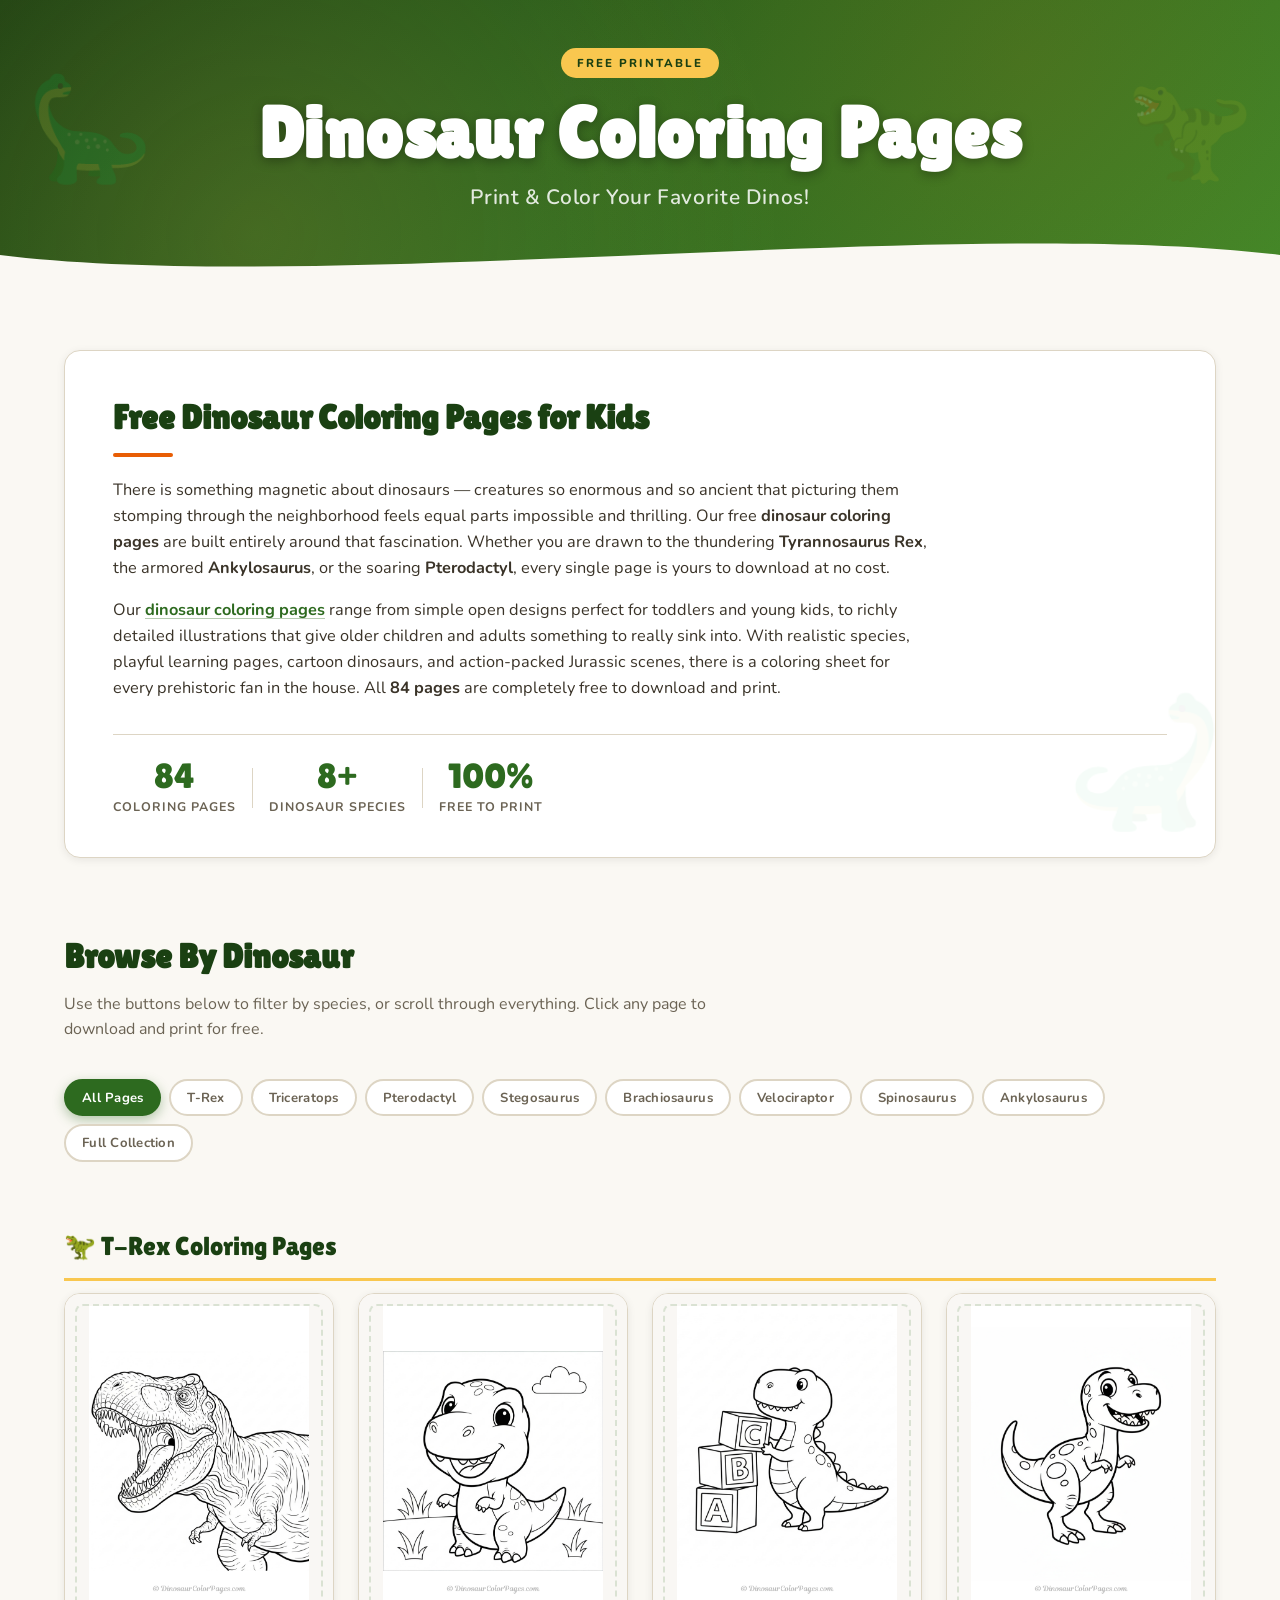
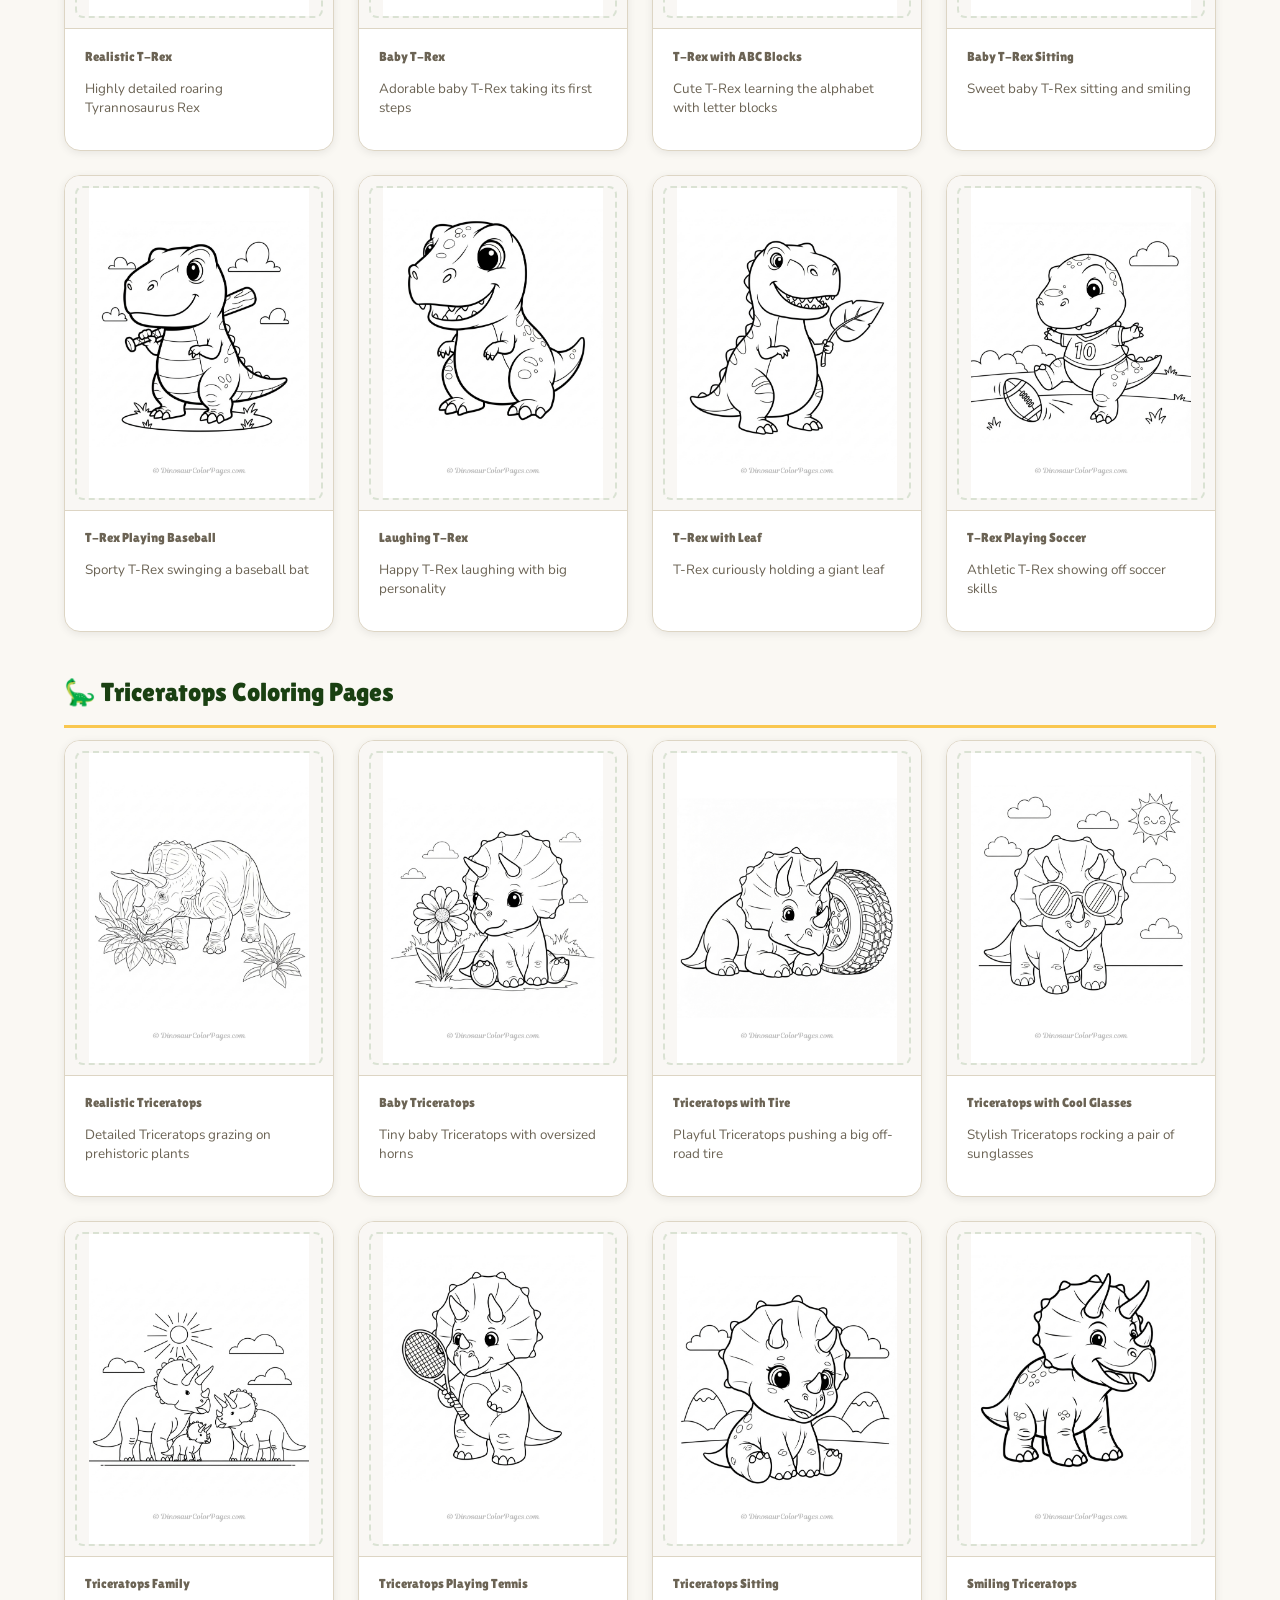
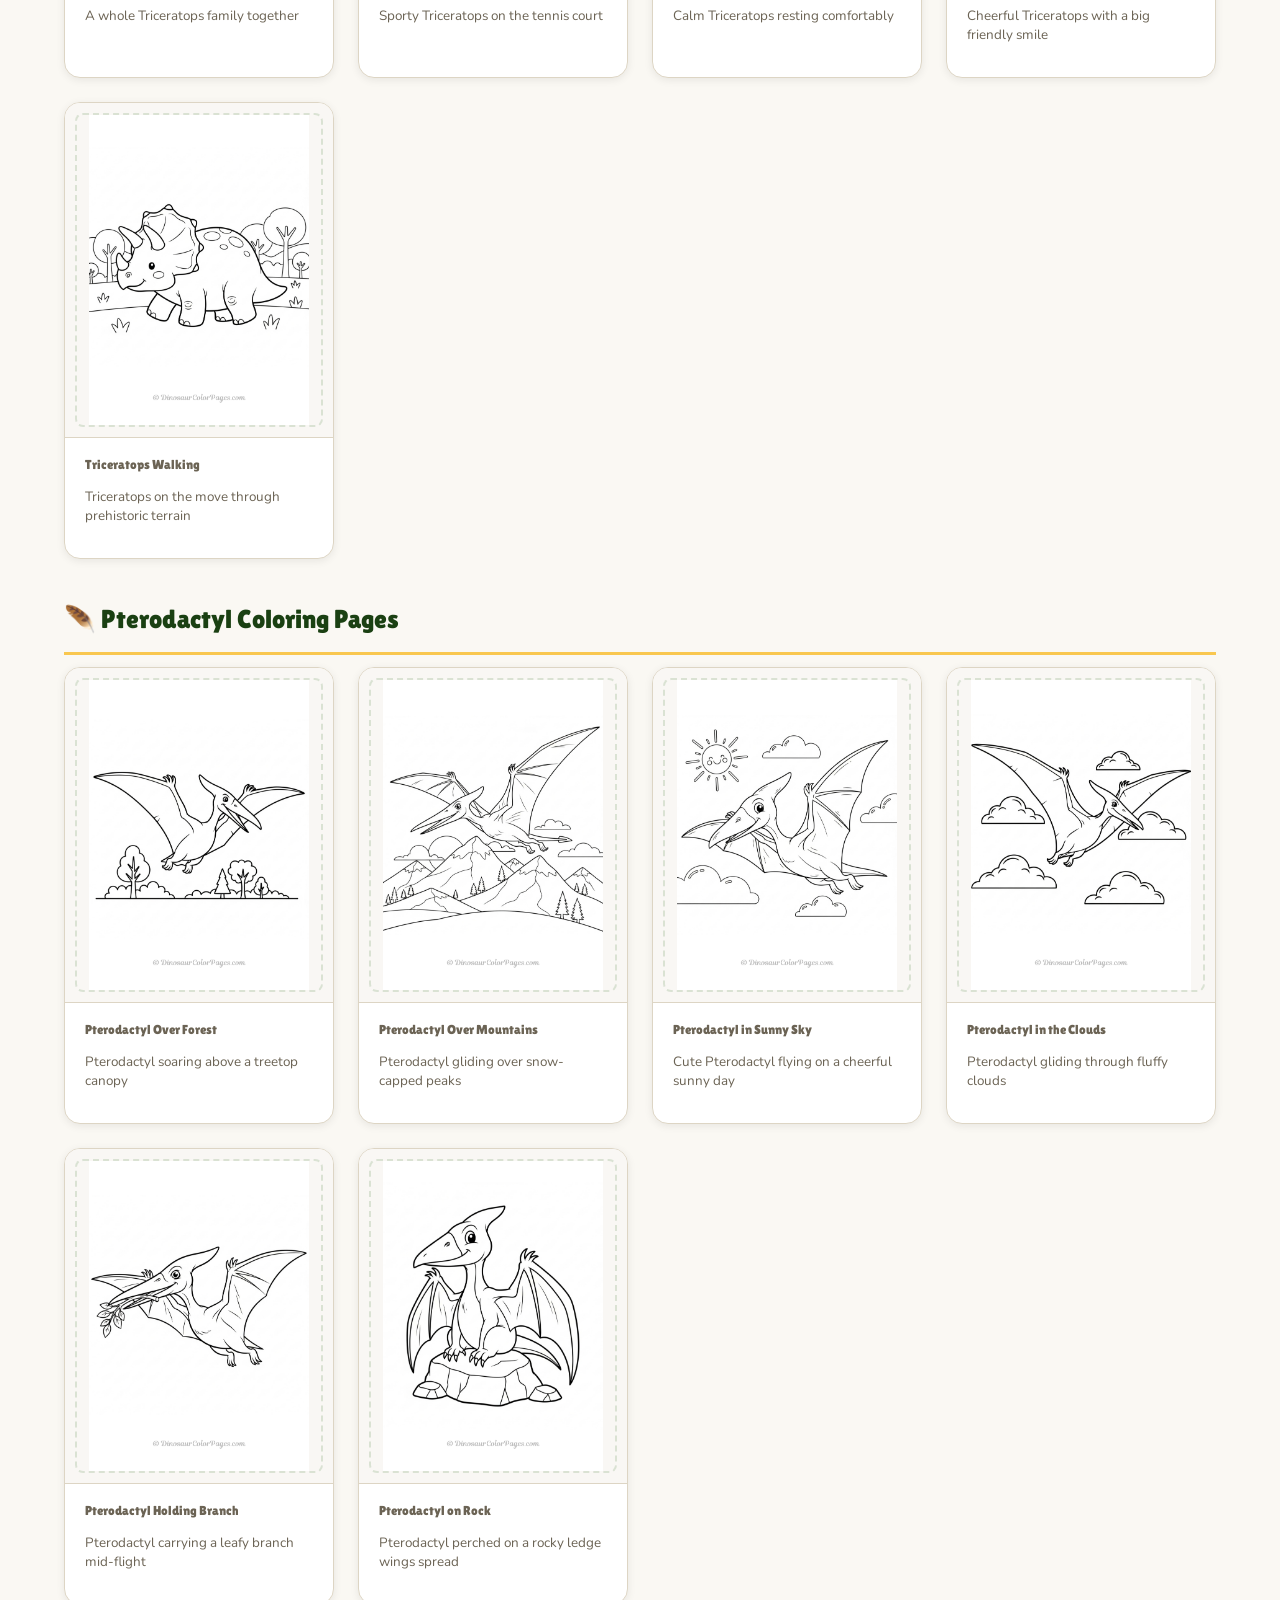
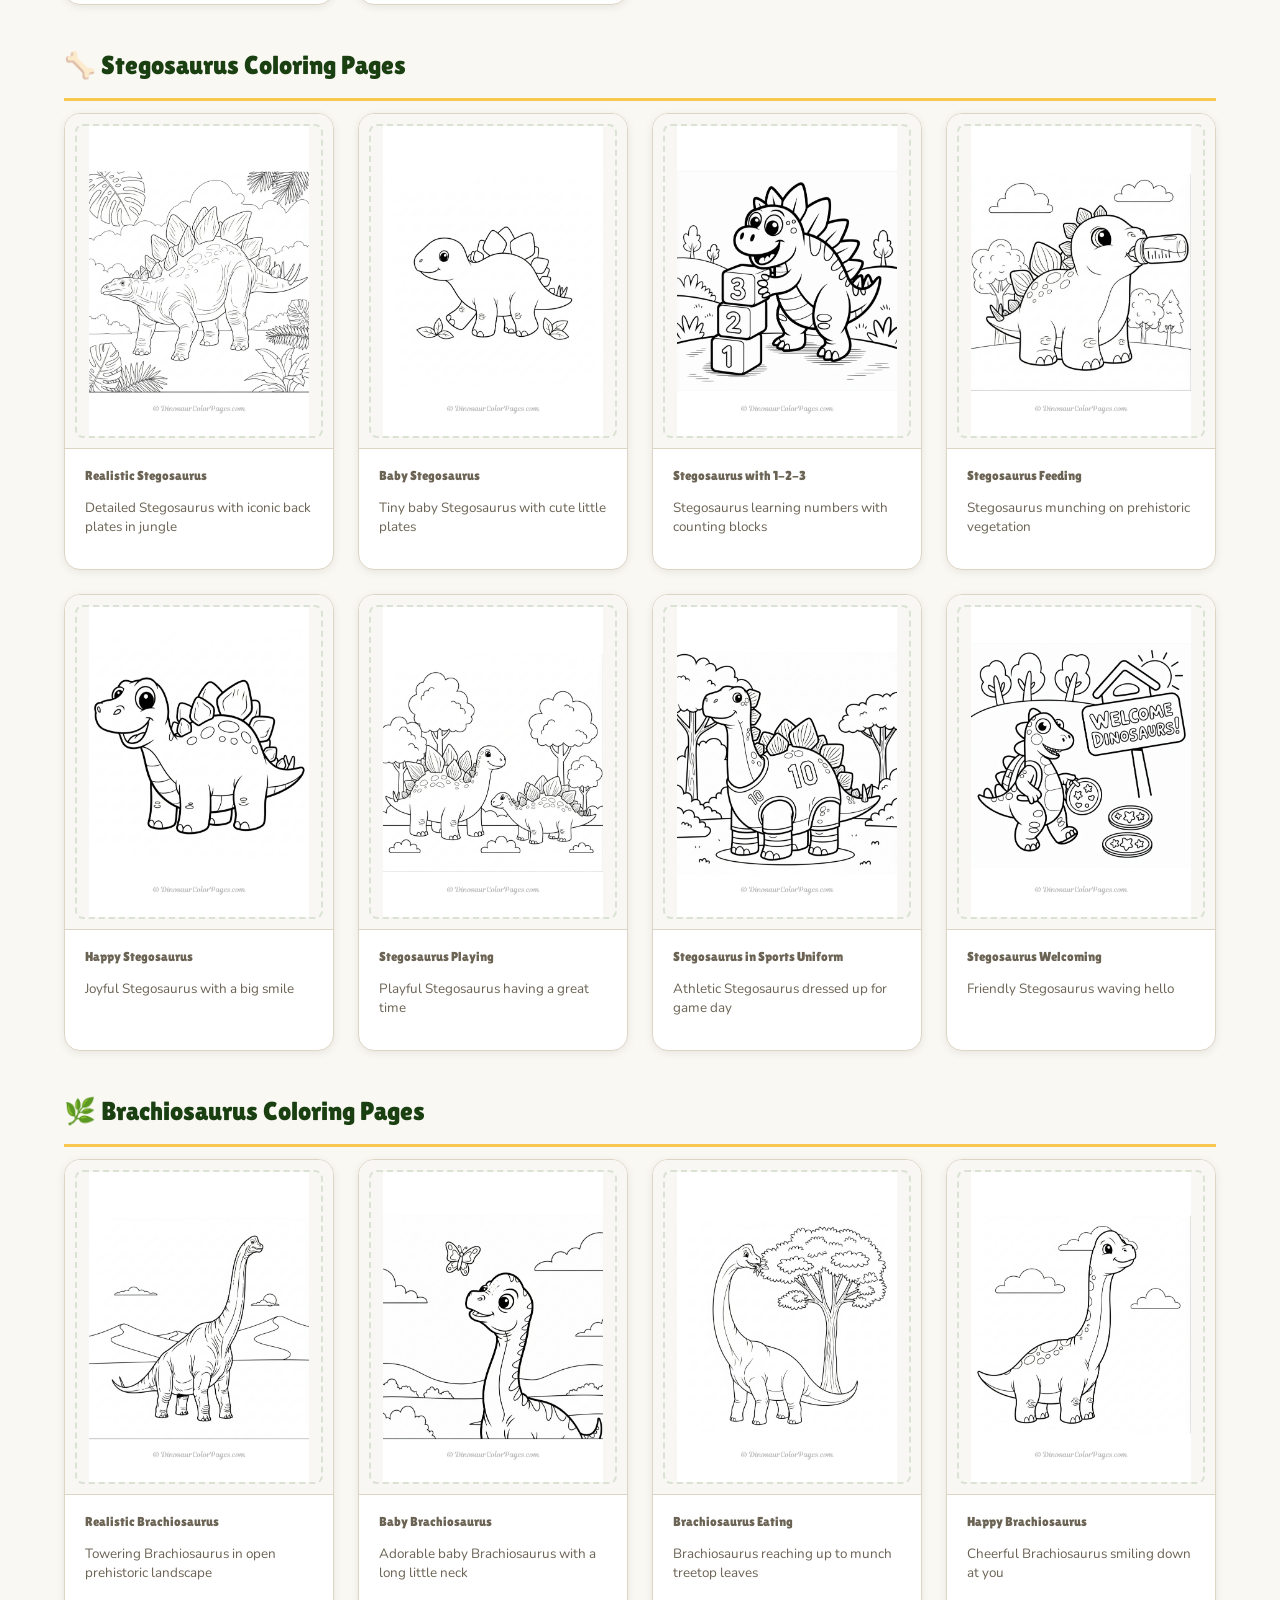
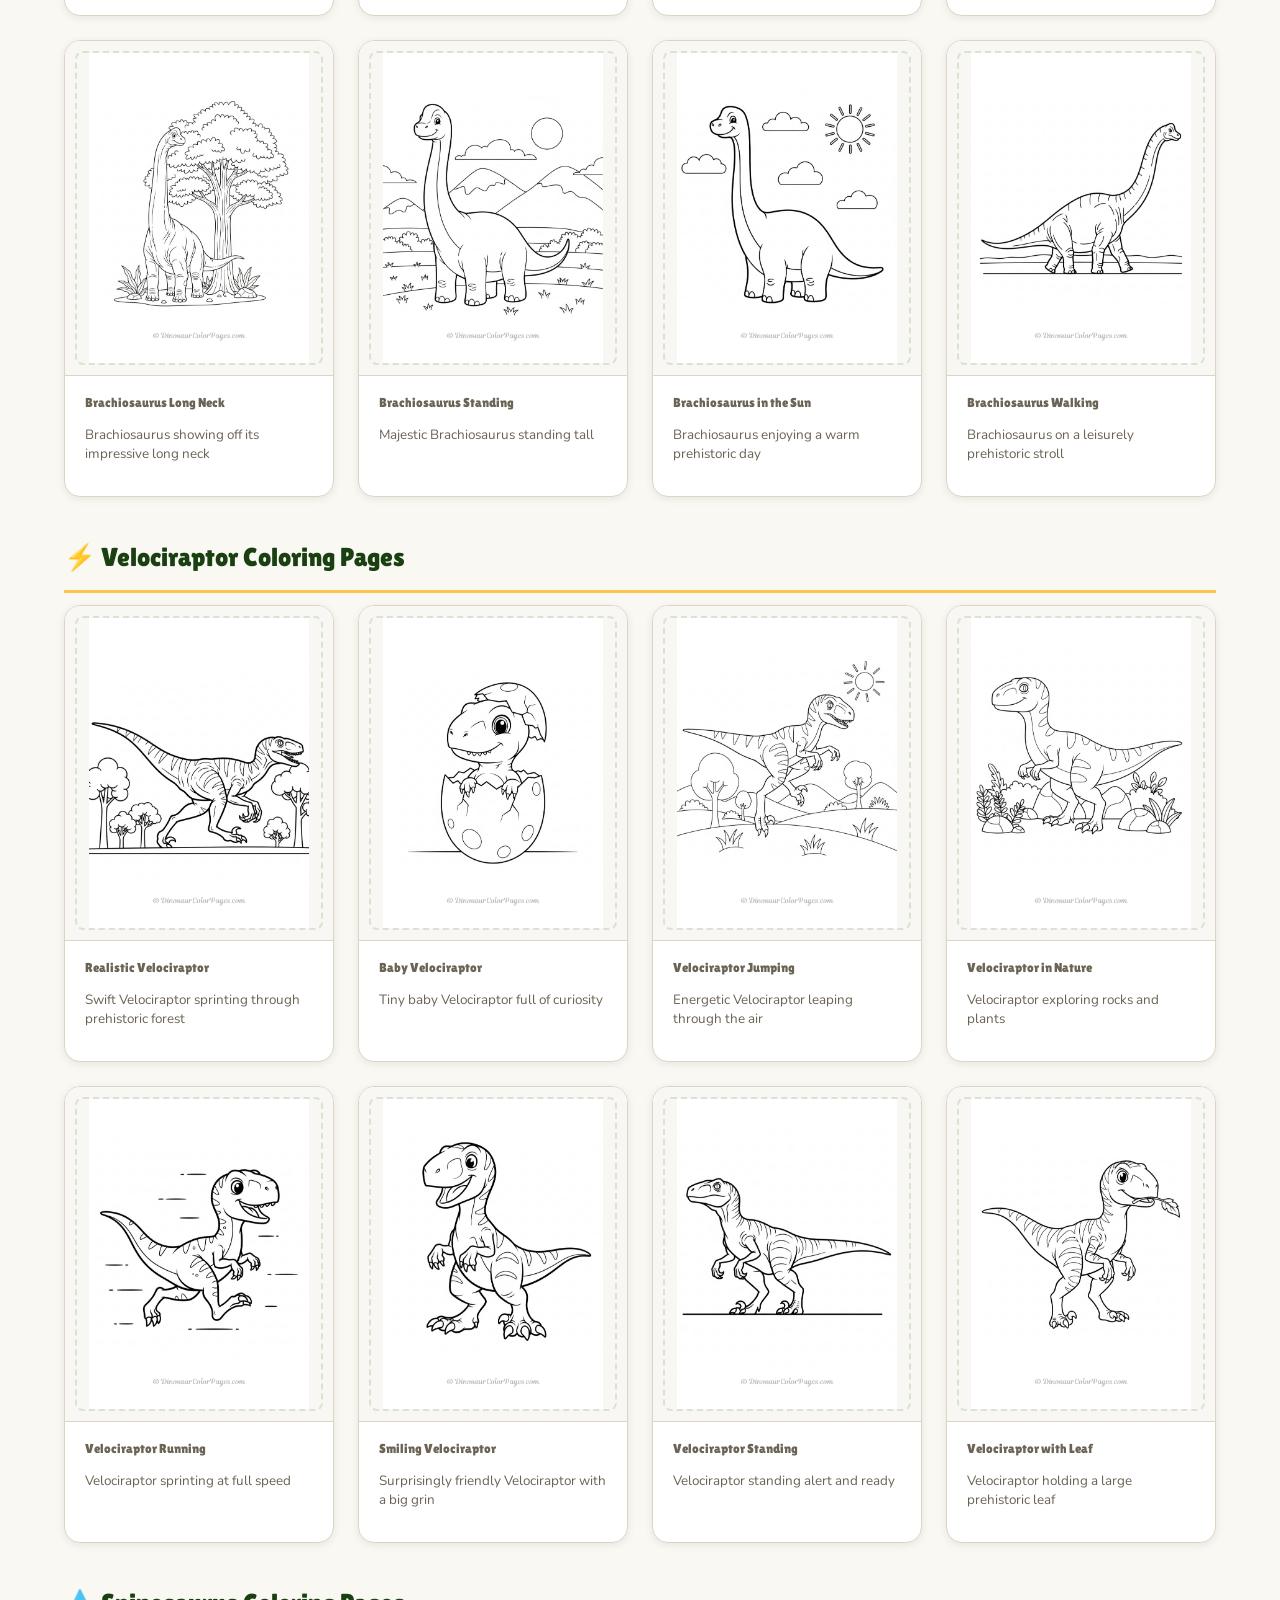
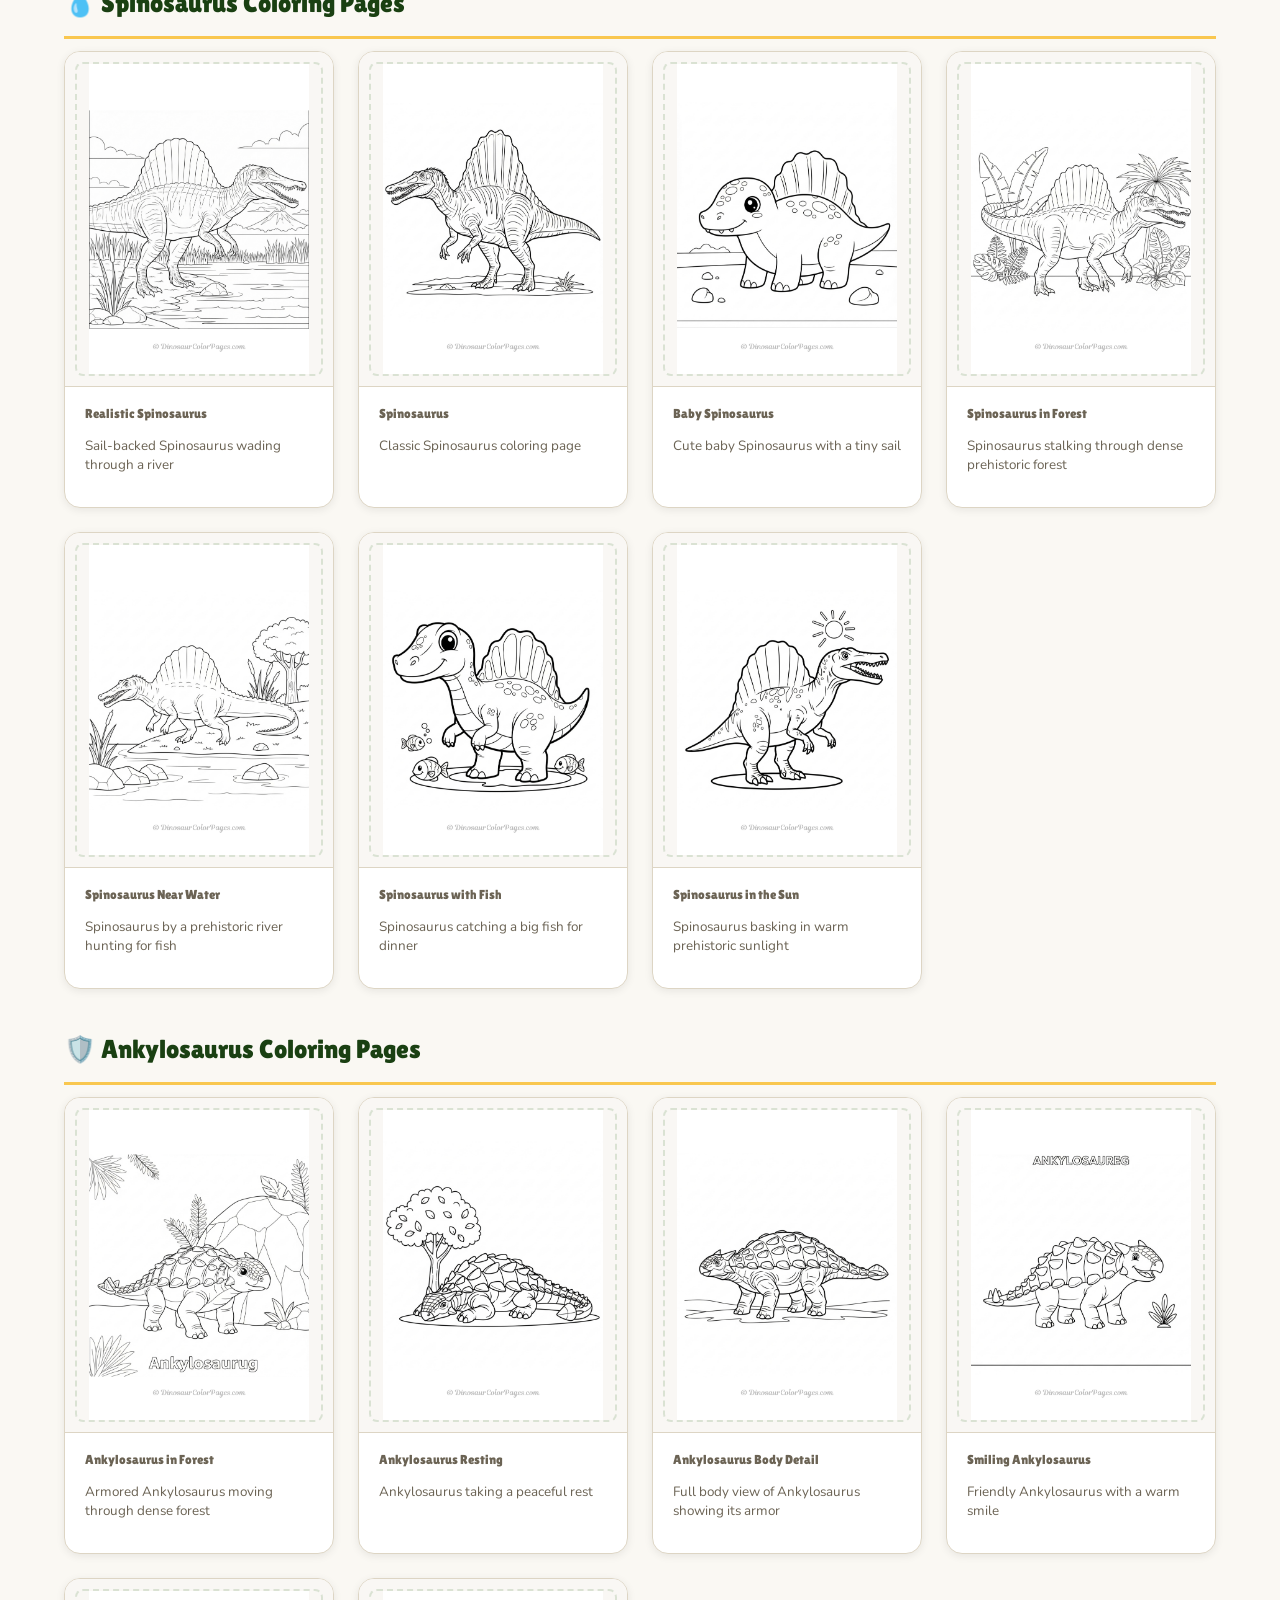
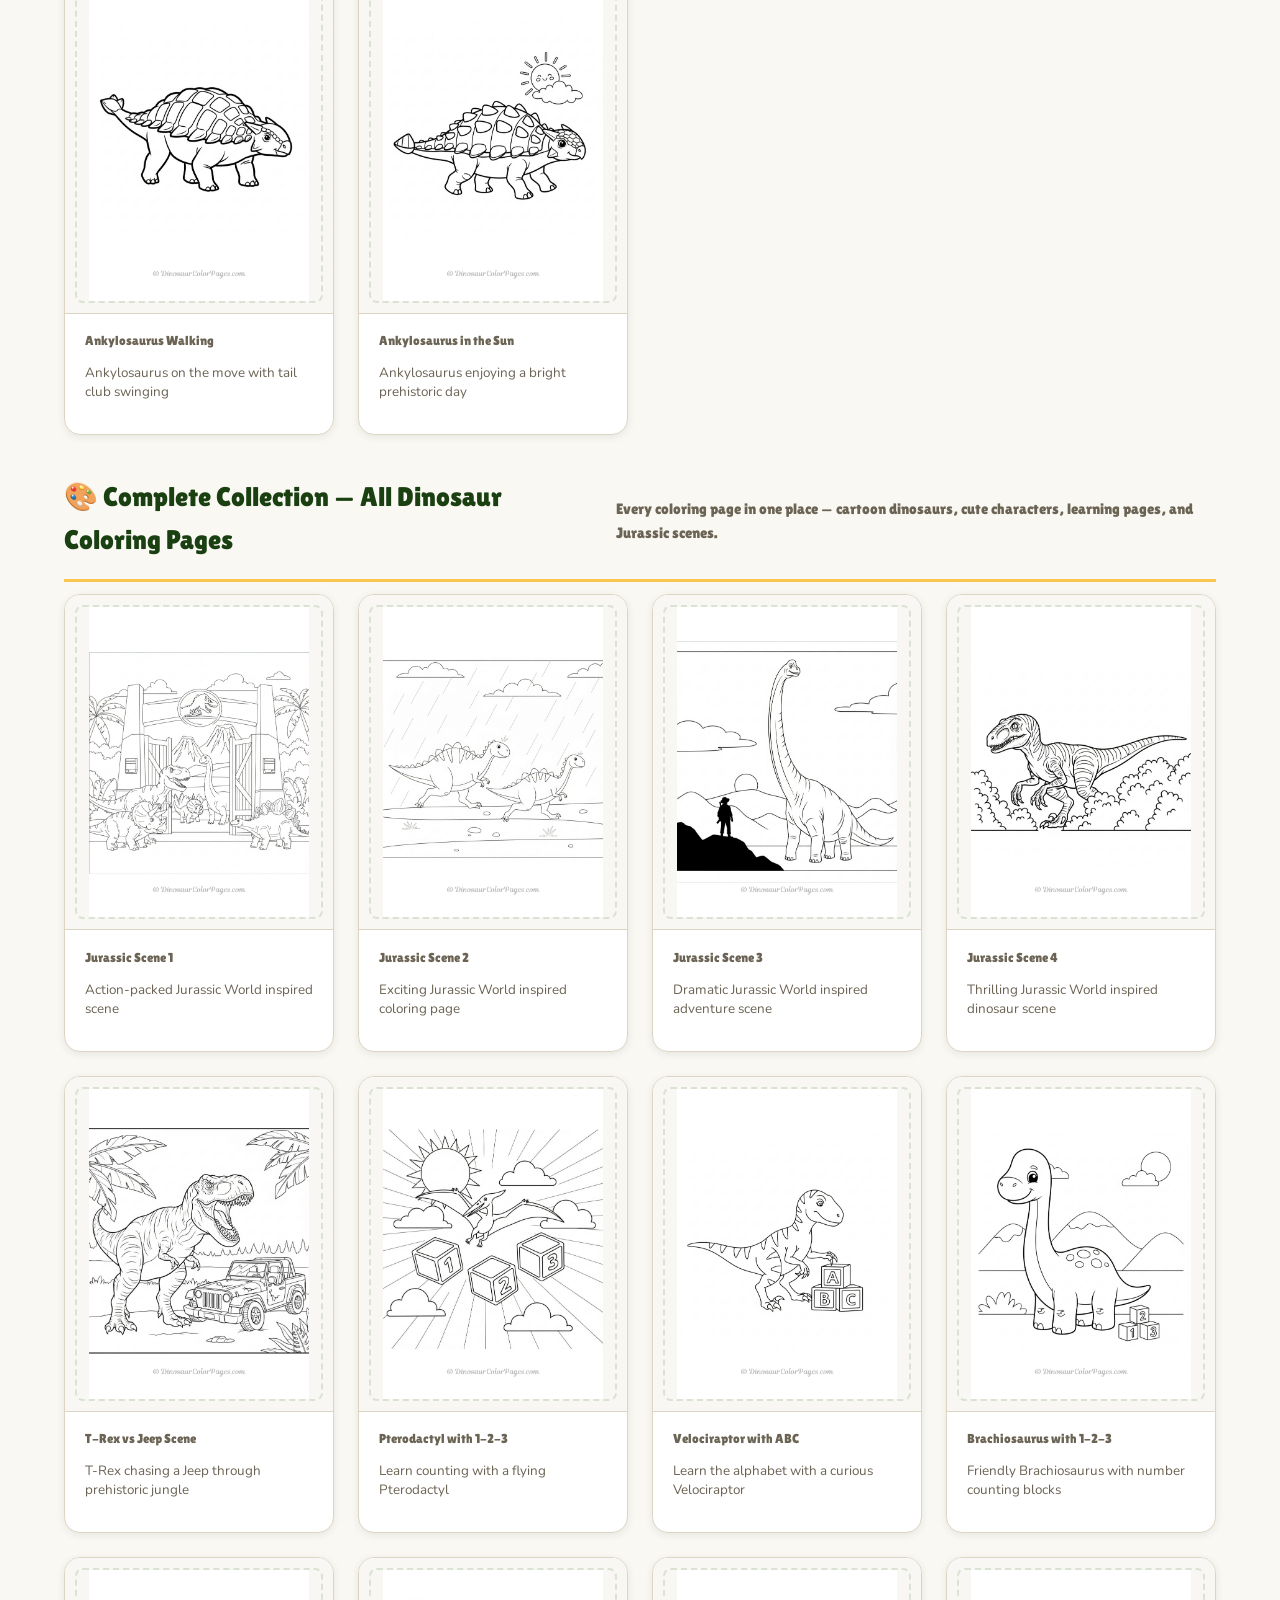
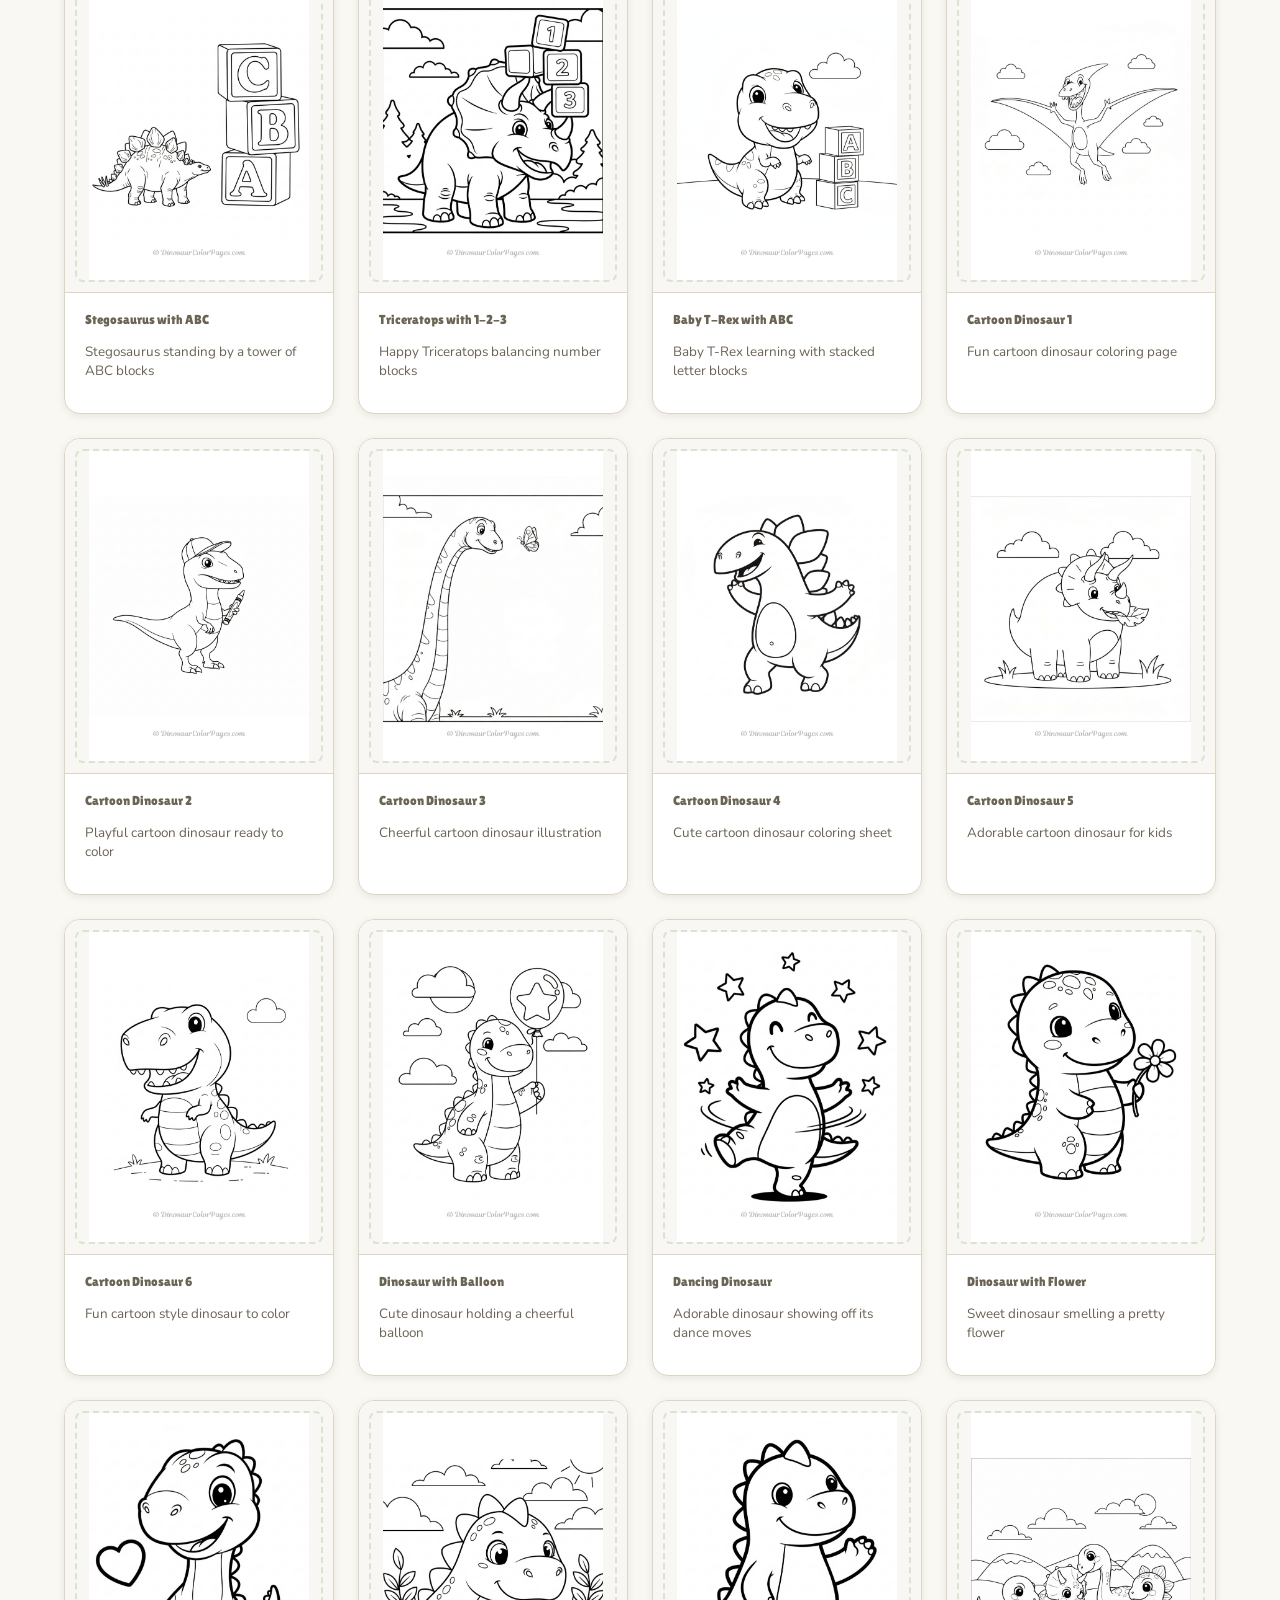
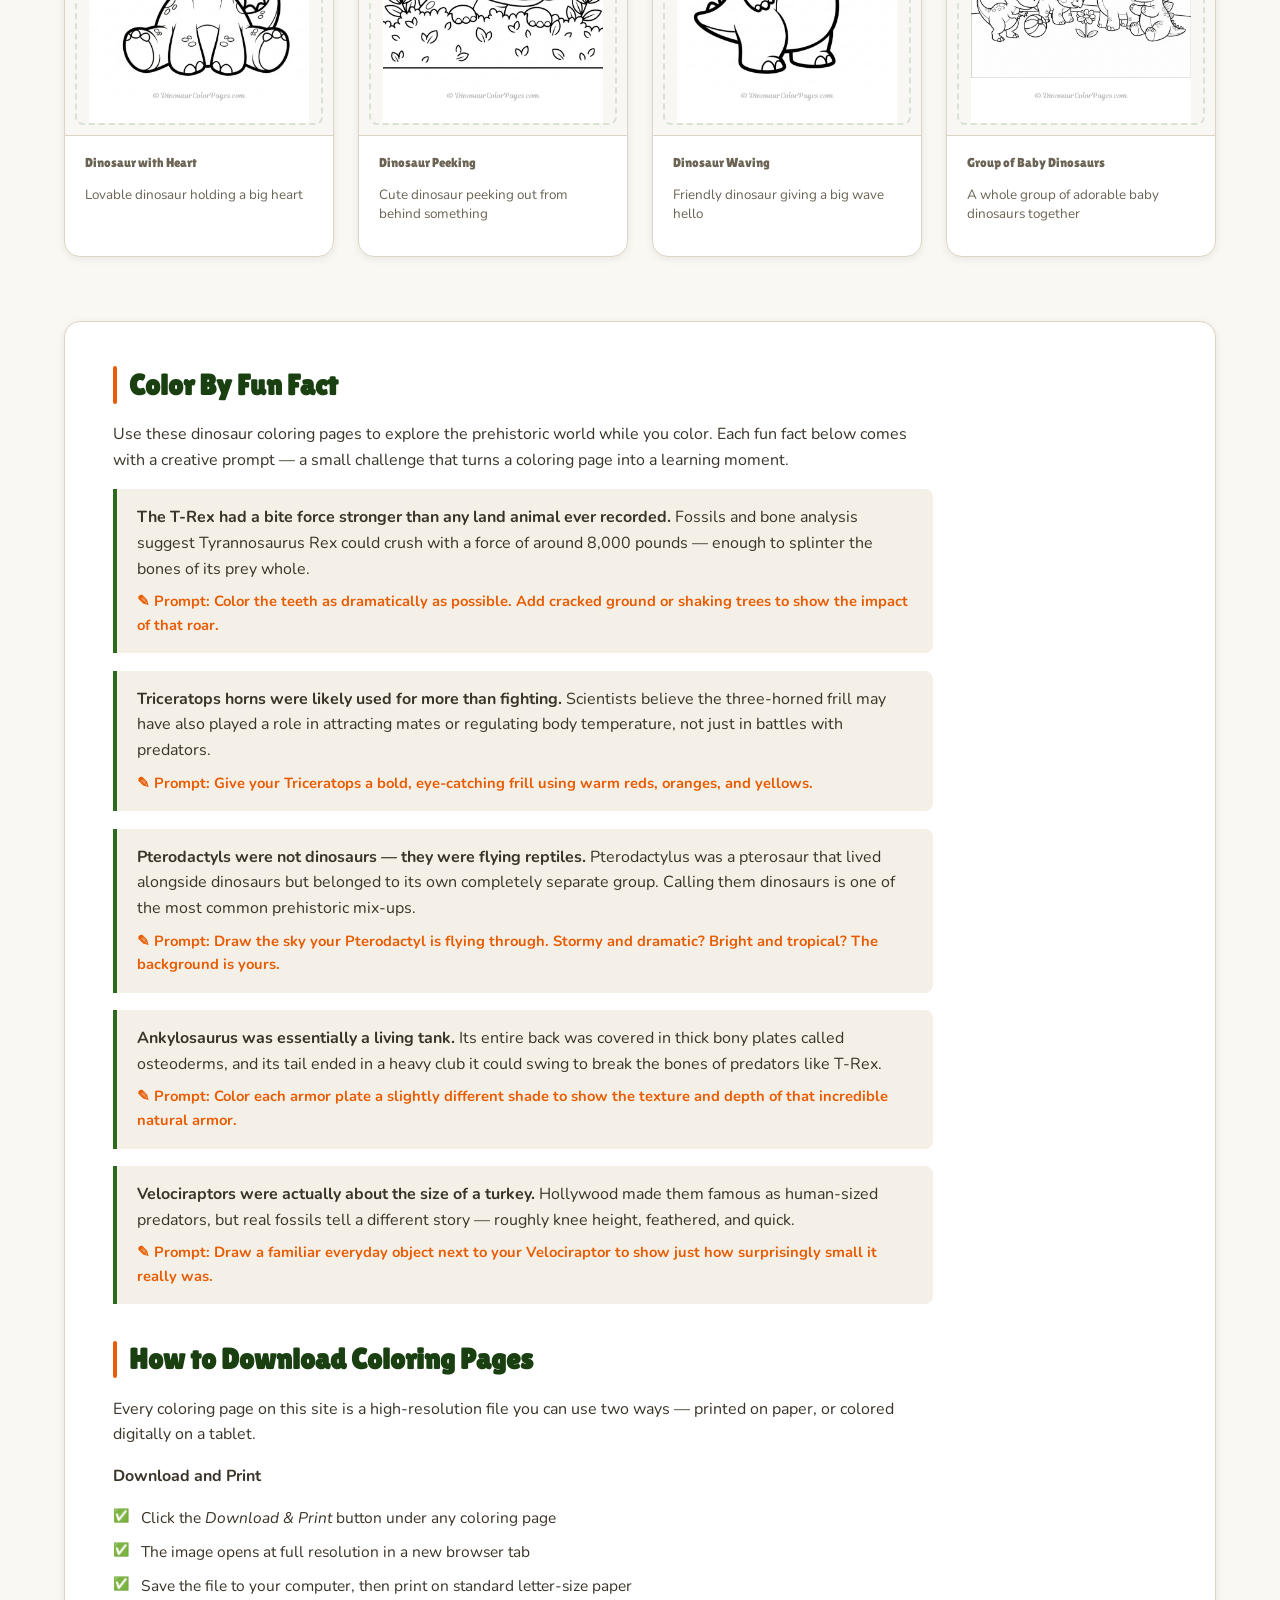
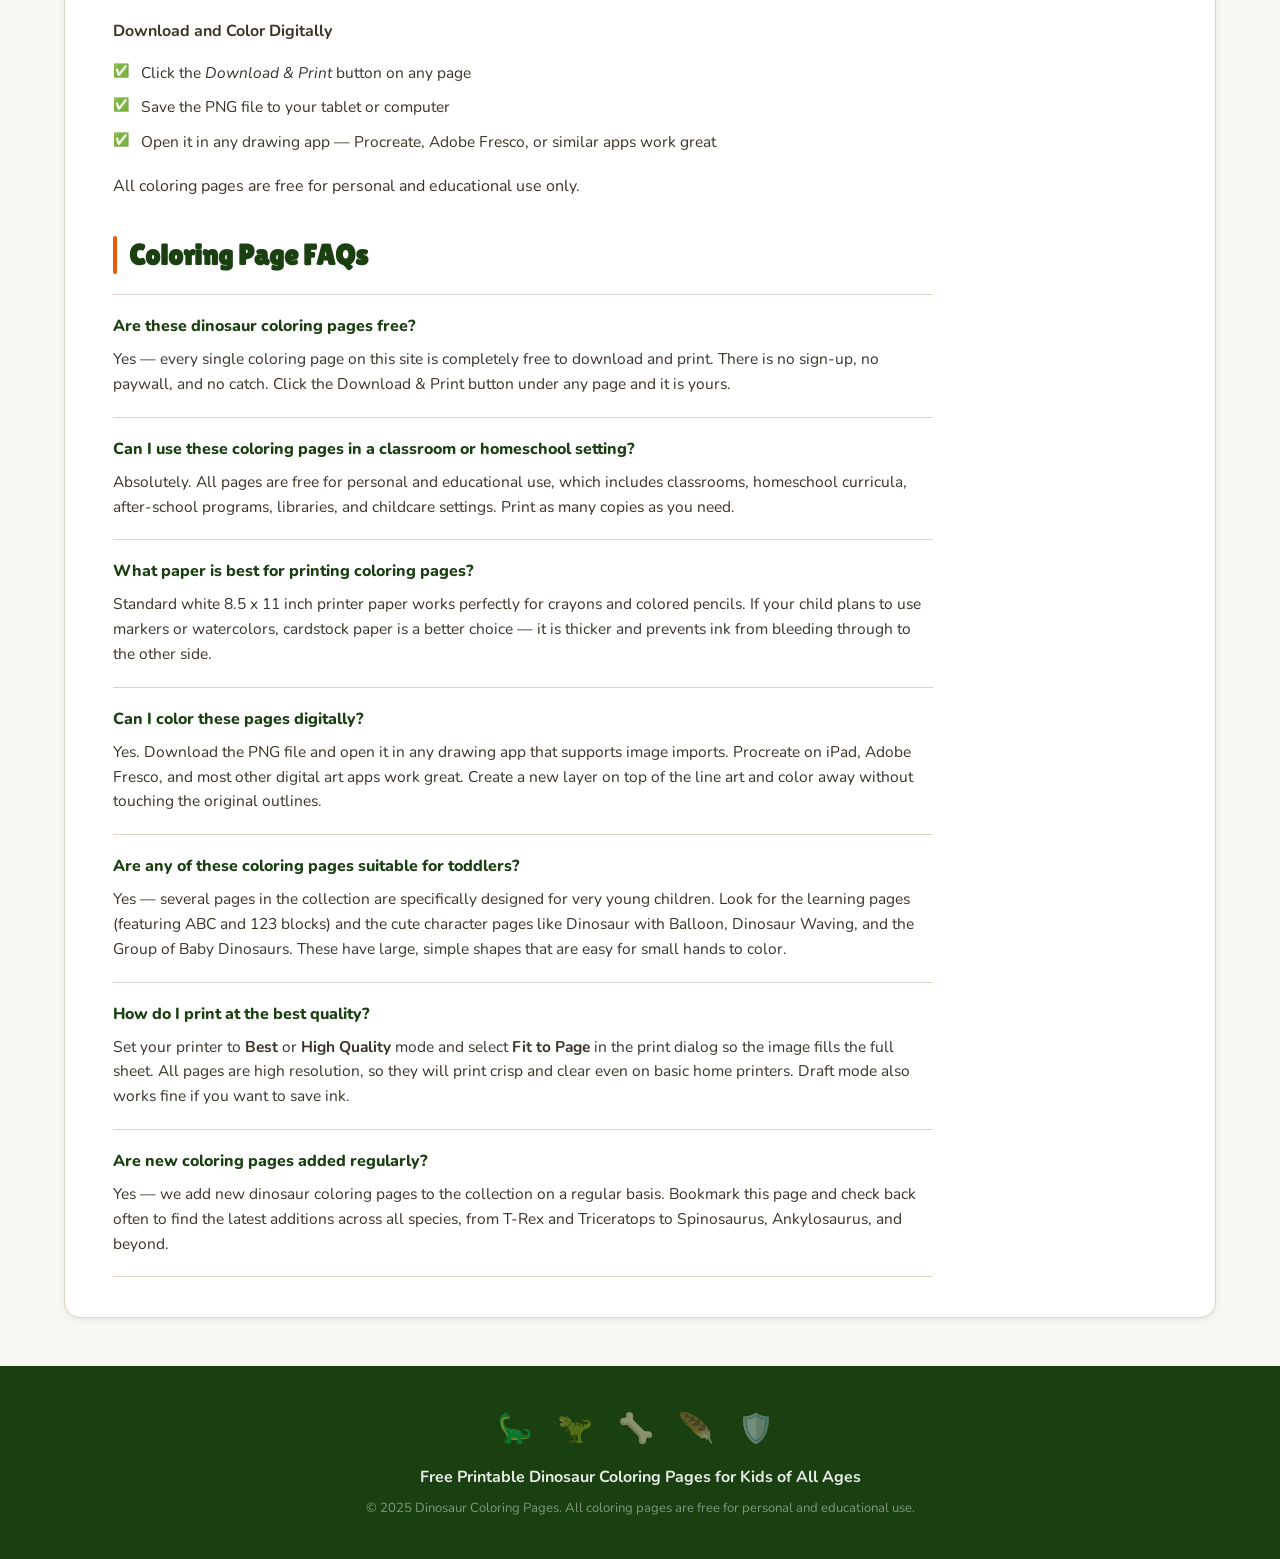
==== commit c2df18b5: "done" ====
--- a/index.html
+++ b/index.html
@@ -5,9 +5,8 @@
   <meta name="viewport" content="width=device-width, initial-scale=1.0" />
   <title>Dinosaur Coloring Pages (Free Printable)</title>
   <meta name="description" content="84 free printable dinosaur coloring pages for kids! T-Rex, Triceratops, Pterodactyl, Stegosaurus, Brachiosaurus, Velociraptor, Spinosaurus, Ankylosaurus and more. Download and print instantly." />
-  <meta name="keywords" content="dinosaur coloring pages, free printable dinosaur coloring pages, T-Rex coloring page, Triceratops coloring page, Pterodactyl coloring page, Stegosaurus coloring page, Ankylosaurus coloring page, dinosaur coloring sheets for kids" />
   <meta name="robots" content="index, follow" />
-  <meta property="og:title" content="84 Dinosaur Coloring Pages (Free Printable)" />
+  <meta property="og:title" content="Dinosaur Coloring Pages (Free Printable)" />
   <meta property="og:description" content="84 free printable dinosaur coloring pages for kids — T-Rex, Pterodactyl, Stegosaurus, Ankylosaurus and more. Download and print instantly!" />
   <meta property="og:type" content="website" />
   <meta name="twitter:card" content="summary_large_image" />
@@ -16,13 +15,7 @@
   <link href="https://fonts.googleapis.com/css2?family=Lilita+One&family=Nunito:wght@400;600;700;800&display=swap" rel="stylesheet" />
   <link rel="stylesheet" href="style.css" />
   <script type="application/ld+json">
-  {
-    "@context": "https://schema.org",
-    "@type": "WebPage",
-    "name": "Dinosaur Coloring Pages (Free Printable)",
-    "description": "84 free printable dinosaur coloring pages for kids featuring T-Rex, Triceratops, Pterodactyl, Stegosaurus, Ankylosaurus and more.",
-    "url": "https://dinosaur-coloring-pages.github.io/"
-  }
+  {"@context":"https://schema.org","@type":"WebPage","name":"Dinosaur Coloring Pages (Free Printable)","description":"84 free printable dinosaur coloring pages for kids.","url":"https://dinosaur-coloring-pages.github.io/"}
   </script>
 </head>
 <body>
@@ -44,16 +37,13 @@
 
   <main class="container">
 
+    <!-- INTRO -->
     <section class="intro-section" aria-label="Introduction">
       <div class="intro-inner">
         <h2 class="intro-heading">Free Dinosaur Coloring Pages for Kids</h2>
         <div class="intro-text">
-          <p>
-            There is something magnetic about dinosaurs — creatures so enormous and so ancient that picturing them stomping through the neighborhood feels equal parts impossible and thrilling. Our free <strong>dinosaur coloring pages</strong> are built entirely around that fascination. Whether you are drawn to the thundering <strong>Tyrannosaurus Rex</strong>, the armored <strong>Ankylosaurus</strong>, or the soaring <strong>Pterodactyl</strong>, every single page is yours to download at no cost.
-          </p>
-          <p>
-            Our dinosaur coloring pages range from simple open designs perfect for toddlers and young kids, to richly detailed illustrations that give older children and adults something to really sink into. With realistic species, playful learning pages, cartoon dinosaurs, and action-packed Jurassic scenes, there is a coloring sheet for every prehistoric fan in the house. All <strong>84 pages</strong> are completely free to download and print.
-          </p>
+          <p>There is something magnetic about dinosaurs — creatures so enormous and so ancient that picturing them stomping through the neighborhood feels equal parts impossible and thrilling. Our free <strong>dinosaur coloring pages</strong> are built entirely around that fascination. Whether you are drawn to the thundering <strong>Tyrannosaurus Rex</strong>, the armored <strong>Ankylosaurus</strong>, or the soaring <strong>Pterodactyl</strong>, every single page is yours to download at no cost.</p>
+          <p>Our <a href="https://dinosaurcolorpages.com/">dinosaur coloring pages</a> range from simple open designs perfect for toddlers and young kids, to richly detailed illustrations that give older children and adults something to really sink into. With realistic species, playful learning pages, cartoon dinosaurs, and action-packed Jurassic scenes, there is a coloring sheet for every prehistoric fan in the house. All <strong>84 pages</strong> are completely free to download and print.</p>
         </div>
         <div class="intro-stats">
           <div class="stat"><span class="stat-num">84</span><span class="stat-label">Coloring Pages</span></div>
@@ -65,13 +55,14 @@
       </div>
     </section>
 
-    <section class="seo-intro" aria-label="Browse by dinosaur">
+    <!-- BROWSE BY DINOSAUR -->
+    <section class="browse-section">
       <h2 class="section-heading">Browse By Dinosaur</h2>
-      <p class="section-subtext">Looking for a particular species? Use the filter buttons to jump straight to your favorite dinosaur — or scroll through the complete collection below.</p>
+      <p class="section-subtext">Use the buttons below to filter by species, or scroll through everything. Click any page to download and print for free.</p>
     </section>
 
     <nav class="category-nav" aria-label="Filter by dinosaur species">
-      <button class="cat-btn  active" data-filter="all">All Pages</button>
+      <button class="cat-btn active" data-filter="all">All Pages</button>
       <button class="cat-btn" data-filter="trex">T-Rex</button>
       <button class="cat-btn" data-filter="triceratops">Triceratops</button>
       <button class="cat-btn" data-filter="pterodactyl">Pterodactyl</button>
@@ -80,1367 +71,1319 @@
       <button class="cat-btn" data-filter="velociraptor">Velociraptor</button>
       <button class="cat-btn" data-filter="spinosaurus">Spinosaurus</button>
       <button class="cat-btn" data-filter="ankylosaurus">Ankylosaurus</button>
-      <button class="cat-btn" data-filter="collection">Full Collection</button>
-    </nav>
-
+      <button class="cat-btn" data-filter="collection">Full Collection</button>    </nav>
+
+    <!-- COLORING PAGES GRID -->
     <section class="pages-grid" aria-label="Dinosaur coloring pages gallery">
-      
-      <div class="section-label" data-filter-group="trex"><span class="section-icon">🦖</span> T-Rex Coloring Pages</div>
-      <article class="card" data-category="trex">
-        <div class="card-frame">
-          <img src="Realistic_T-Rex.png" alt="Realistic T-Rex dinosaur coloring page — free printable" loading="lazy" />
-          <div class="card-overlay">
-            <a href="Realistic_T-Rex.png" download="realistic-t-rex-coloring-page.png" class="dl-btn" aria-label="Download Realistic T-Rex coloring page">
-              <svg viewBox="0 0 24 24" fill="none" stroke="currentColor" stroke-width="2.5"><path d="M12 15V3m0 12l-4-4m4 4l4-4M3 18h18"/></svg>
-              Download &amp; Print
-            </a>
-          </div>
-        </div>
-        <div class="card-info">
-          <h3>Realistic T-Rex</h3>
-          <p>Highly detailed roaring Tyrannosaurus Rex</p>
-          <div class="card-tags"><span class="tag">Trex</span></div>
-        </div>
-      </article>
-      <article class="card" data-category="trex">
-        <div class="card-frame">
-          <img src="baby_T-Rex.png" alt="Baby T-Rex dinosaur coloring page — free printable" loading="lazy" />
-          <div class="card-overlay">
-            <a href="baby_T-Rex.png" download="baby-t-rex-coloring-page.png" class="dl-btn" aria-label="Download Baby T-Rex coloring page">
-              <svg viewBox="0 0 24 24" fill="none" stroke="currentColor" stroke-width="2.5"><path d="M12 15V3m0 12l-4-4m4 4l4-4M3 18h18"/></svg>
-              Download &amp; Print
-            </a>
-          </div>
-        </div>
-        <div class="card-info">
-          <h3>Baby T-Rex</h3>
-          <p>Adorable baby T-Rex taking its first steps</p>
-          <div class="card-tags"><span class="tag">Trex</span></div>
-        </div>
-      </article>
-      <article class="card" data-category="trex">
-        <div class="card-frame">
-          <img src="T-Rex-abc.png" alt="T-Rex with ABC Blocks dinosaur coloring page — free printable" loading="lazy" />
-          <div class="card-overlay">
-            <a href="T-Rex-abc.png" download="t-rex-abc-coloring-page.png" class="dl-btn" aria-label="Download T-Rex with ABC Blocks coloring page">
-              <svg viewBox="0 0 24 24" fill="none" stroke="currentColor" stroke-width="2.5"><path d="M12 15V3m0 12l-4-4m4 4l4-4M3 18h18"/></svg>
-              Download &amp; Print
-            </a>
-          </div>
-        </div>
-        <div class="card-info">
-          <h3>T-Rex with ABC Blocks</h3>
-          <p>Cute T-Rex learning the alphabet with letter blocks</p>
-          <div class="card-tags"><span class="tag">Trex</span></div>
-        </div>
-      </article>
-      <article class="card" data-category="trex">
-        <div class="card-frame">
-          <img src="T-Rex-baby.png" alt="Baby T-Rex Sitting dinosaur coloring page — free printable" loading="lazy" />
-          <div class="card-overlay">
-            <a href="T-Rex-baby.png" download="t-rex-baby-coloring-page.png" class="dl-btn" aria-label="Download Baby T-Rex Sitting coloring page">
-              <svg viewBox="0 0 24 24" fill="none" stroke="currentColor" stroke-width="2.5"><path d="M12 15V3m0 12l-4-4m4 4l4-4M3 18h18"/></svg>
-              Download &amp; Print
-            </a>
-          </div>
-        </div>
-        <div class="card-info">
-          <h3>Baby T-Rex Sitting</h3>
-          <p>Sweet baby T-Rex sitting and smiling</p>
-          <div class="card-tags"><span class="tag">Trex</span></div>
-        </div>
-      </article>
-      <article class="card" data-category="trex">
-        <div class="card-frame">
-          <img src="T-Rex-baseball.png" alt="T-Rex Playing Baseball dinosaur coloring page — free printable" loading="lazy" />
-          <div class="card-overlay">
-            <a href="T-Rex-baseball.png" download="t-rex-baseball-coloring-page.png" class="dl-btn" aria-label="Download T-Rex Playing Baseball coloring page">
-              <svg viewBox="0 0 24 24" fill="none" stroke="currentColor" stroke-width="2.5"><path d="M12 15V3m0 12l-4-4m4 4l4-4M3 18h18"/></svg>
-              Download &amp; Print
-            </a>
-          </div>
-        </div>
-        <div class="card-info">
-          <h3>T-Rex Playing Baseball</h3>
-          <p>Sporty T-Rex swinging a baseball bat</p>
-          <div class="card-tags"><span class="tag">Trex</span></div>
-        </div>
-      </article>
-      <article class="card" data-category="trex">
-        <div class="card-frame">
-          <img src="T-Rex-laughing.png" alt="Laughing T-Rex dinosaur coloring page — free printable" loading="lazy" />
-          <div class="card-overlay">
-            <a href="T-Rex-laughing.png" download="t-rex-laughing-coloring-page.png" class="dl-btn" aria-label="Download Laughing T-Rex coloring page">
-              <svg viewBox="0 0 24 24" fill="none" stroke="currentColor" stroke-width="2.5"><path d="M12 15V3m0 12l-4-4m4 4l4-4M3 18h18"/></svg>
-              Download &amp; Print
-            </a>
-          </div>
-        </div>
-        <div class="card-info">
-          <h3>Laughing T-Rex</h3>
-          <p>Happy T-Rex laughing with big personality</p>
-          <div class="card-tags"><span class="tag">Trex</span></div>
-        </div>
-      </article>
-      <article class="card" data-category="trex">
-        <div class="card-frame">
-          <img src="T-Rex-leaf.png" alt="T-Rex with Leaf dinosaur coloring page — free printable" loading="lazy" />
-          <div class="card-overlay">
-            <a href="T-Rex-leaf.png" download="t-rex-leaf-coloring-page.png" class="dl-btn" aria-label="Download T-Rex with Leaf coloring page">
-              <svg viewBox="0 0 24 24" fill="none" stroke="currentColor" stroke-width="2.5"><path d="M12 15V3m0 12l-4-4m4 4l4-4M3 18h18"/></svg>
-              Download &amp; Print
-            </a>
-          </div>
-        </div>
-        <div class="card-info">
-          <h3>T-Rex with Leaf</h3>
-          <p>T-Rex curiously holding a giant leaf</p>
-          <div class="card-tags"><span class="tag">Trex</span></div>
-        </div>
-      </article>
-      <article class="card" data-category="trex">
-        <div class="card-frame">
-          <img src="T-Rex-playing-soccer.png" alt="T-Rex Playing Soccer dinosaur coloring page — free printable" loading="lazy" />
-          <div class="card-overlay">
-            <a href="T-Rex-playing-soccer.png" download="t-rex-playing-soccer-coloring-page.png" class="dl-btn" aria-label="Download T-Rex Playing Soccer coloring page">
-              <svg viewBox="0 0 24 24" fill="none" stroke="currentColor" stroke-width="2.5"><path d="M12 15V3m0 12l-4-4m4 4l4-4M3 18h18"/></svg>
-              Download &amp; Print
-            </a>
-          </div>
-        </div>
-        <div class="card-info">
-          <h3>T-Rex Playing Soccer</h3>
-          <p>Athletic T-Rex showing off soccer skills</p>
-          <div class="card-tags"><span class="tag">Trex</span></div>
-        </div>
-      </article>
-      <div class="section-label" data-filter-group="triceratops"><span class="section-icon">🦕</span> Triceratops Coloring Pages</div>
-      <article class="card" data-category="triceratops">
-        <div class="card-frame">
-          <img src="Realistic_Triceratops.png" alt="Realistic Triceratops dinosaur coloring page — free printable" loading="lazy" />
-          <div class="card-overlay">
-            <a href="Realistic_Triceratops.png" download="realistic-triceratops-coloring-page.png" class="dl-btn" aria-label="Download Realistic Triceratops coloring page">
-              <svg viewBox="0 0 24 24" fill="none" stroke="currentColor" stroke-width="2.5"><path d="M12 15V3m0 12l-4-4m4 4l4-4M3 18h18"/></svg>
-              Download &amp; Print
-            </a>
-          </div>
-        </div>
-        <div class="card-info">
-          <h3>Realistic Triceratops</h3>
-          <p>Detailed Triceratops grazing on prehistoric plants</p>
-          <div class="card-tags"><span class="tag">Triceratops</span></div>
-        </div>
-      </article>
-      <article class="card" data-category="triceratops">
-        <div class="card-frame">
-          <img src="Baby_Triceratops.png" alt="Baby Triceratops dinosaur coloring page — free printable" loading="lazy" />
-          <div class="card-overlay">
-            <a href="Baby_Triceratops.png" download="baby-triceratops-coloring-page.png" class="dl-btn" aria-label="Download Baby Triceratops coloring page">
-              <svg viewBox="0 0 24 24" fill="none" stroke="currentColor" stroke-width="2.5"><path d="M12 15V3m0 12l-4-4m4 4l4-4M3 18h18"/></svg>
-              Download &amp; Print
-            </a>
-          </div>
-        </div>
-        <div class="card-info">
-          <h3>Baby Triceratops</h3>
-          <p>Tiny baby Triceratops with oversized horns</p>
-          <div class="card-tags"><span class="tag">Triceratops</span></div>
-        </div>
-      </article>
-      <article class="card" data-category="triceratops">
-        <div class="card-frame">
-          <img src="Jurassic_world-inspired-5.png" alt="Triceratops with Tire dinosaur coloring page — free printable" loading="lazy" />
-          <div class="card-overlay">
-            <a href="Jurassic_world-inspired-5.png" download="jurassic-world-inspired-5-coloring-page.png" class="dl-btn" aria-label="Download Triceratops with Tire coloring page">
-              <svg viewBox="0 0 24 24" fill="none" stroke="currentColor" stroke-width="2.5"><path d="M12 15V3m0 12l-4-4m4 4l4-4M3 18h18"/></svg>
-              Download &amp; Print
-            </a>
-          </div>
-        </div>
-        <div class="card-info">
-          <h3>Triceratops with Tire</h3>
-          <p>Playful Triceratops pushing a big off-road tire</p>
-          <div class="card-tags"><span class="tag">Triceratops</span></div>
-        </div>
-      </article>
-      <article class="card" data-category="triceratops">
-        <div class="card-frame">
-          <img src="Triceratops_cool-glasses.png" alt="Triceratops with Cool Glasses dinosaur coloring page — free printable" loading="lazy" />
-          <div class="card-overlay">
-            <a href="Triceratops_cool-glasses.png" download="triceratops-cool-glasses-coloring-page.png" class="dl-btn" aria-label="Download Triceratops with Cool Glasses coloring page">
-              <svg viewBox="0 0 24 24" fill="none" stroke="currentColor" stroke-width="2.5"><path d="M12 15V3m0 12l-4-4m4 4l4-4M3 18h18"/></svg>
-              Download &amp; Print
-            </a>
-          </div>
-        </div>
-        <div class="card-info">
-          <h3>Triceratops with Cool Glasses</h3>
-          <p>Stylish Triceratops rocking a pair of sunglasses</p>
-          <div class="card-tags"><span class="tag">Triceratops</span></div>
-        </div>
-      </article>
-      <article class="card" data-category="triceratops">
-        <div class="card-frame">
-          <img src="Triceratops_famlly.png" alt="Triceratops Family dinosaur coloring page — free printable" loading="lazy" />
-          <div class="card-overlay">
-            <a href="Triceratops_famlly.png" download="triceratops-famlly-coloring-page.png" class="dl-btn" aria-label="Download Triceratops Family coloring page">
-              <svg viewBox="0 0 24 24" fill="none" stroke="currentColor" stroke-width="2.5"><path d="M12 15V3m0 12l-4-4m4 4l4-4M3 18h18"/></svg>
-              Download &amp; Print
-            </a>
-          </div>
-        </div>
-        <div class="card-info">
-          <h3>Triceratops Family</h3>
-          <p>A whole Triceratops family together</p>
-          <div class="card-tags"><span class="tag">Triceratops</span></div>
-        </div>
-      </article>
-      <article class="card" data-category="triceratops">
-        <div class="card-frame">
-          <img src="Triceratops_playing-tennis.png" alt="Triceratops Playing Tennis dinosaur coloring page — free printable" loading="lazy" />
-          <div class="card-overlay">
-            <a href="Triceratops_playing-tennis.png" download="triceratops-playing-tennis-coloring-page.png" class="dl-btn" aria-label="Download Triceratops Playing Tennis coloring page">
-              <svg viewBox="0 0 24 24" fill="none" stroke="currentColor" stroke-width="2.5"><path d="M12 15V3m0 12l-4-4m4 4l4-4M3 18h18"/></svg>
-              Download &amp; Print
-            </a>
-          </div>
-        </div>
-        <div class="card-info">
-          <h3>Triceratops Playing Tennis</h3>
-          <p>Sporty Triceratops on the tennis court</p>
-          <div class="card-tags"><span class="tag">Triceratops</span></div>
-        </div>
-      </article>
-      <article class="card" data-category="triceratops">
-        <div class="card-frame">
-          <img src="Triceratops_sitting.png" alt="Triceratops Sitting dinosaur coloring page — free printable" loading="lazy" />
-          <div class="card-overlay">
-            <a href="Triceratops_sitting.png" download="triceratops-sitting-coloring-page.png" class="dl-btn" aria-label="Download Triceratops Sitting coloring page">
-              <svg viewBox="0 0 24 24" fill="none" stroke="currentColor" stroke-width="2.5"><path d="M12 15V3m0 12l-4-4m4 4l4-4M3 18h18"/></svg>
-              Download &amp; Print
-            </a>
-          </div>
-        </div>
-        <div class="card-info">
-          <h3>Triceratops Sitting</h3>
-          <p>Calm Triceratops resting comfortably</p>
-          <div class="card-tags"><span class="tag">Triceratops</span></div>
-        </div>
-      </article>
-      <article class="card" data-category="triceratops">
-        <div class="card-frame">
-          <img src="Triceratops_smiling.png" alt="Smiling Triceratops dinosaur coloring page — free printable" loading="lazy" />
-          <div class="card-overlay">
-            <a href="Triceratops_smiling.png" download="triceratops-smiling-coloring-page.png" class="dl-btn" aria-label="Download Smiling Triceratops coloring page">
-              <svg viewBox="0 0 24 24" fill="none" stroke="currentColor" stroke-width="2.5"><path d="M12 15V3m0 12l-4-4m4 4l4-4M3 18h18"/></svg>
-              Download &amp; Print
-            </a>
-          </div>
-        </div>
-        <div class="card-info">
-          <h3>Smiling Triceratops</h3>
-          <p>Cheerful Triceratops with a big friendly smile</p>
-          <div class="card-tags"><span class="tag">Triceratops</span></div>
-        </div>
-      </article>
-      <article class="card" data-category="triceratops">
-        <div class="card-frame">
-          <img src="Triceratops_walking.png" alt="Triceratops Walking dinosaur coloring page — free printable" loading="lazy" />
-          <div class="card-overlay">
-            <a href="Triceratops_walking.png" download="triceratops-walking-coloring-page.png" class="dl-btn" aria-label="Download Triceratops Walking coloring page">
-              <svg viewBox="0 0 24 24" fill="none" stroke="currentColor" stroke-width="2.5"><path d="M12 15V3m0 12l-4-4m4 4l4-4M3 18h18"/></svg>
-              Download &amp; Print
-            </a>
-          </div>
-        </div>
-        <div class="card-info">
-          <h3>Triceratops Walking</h3>
-          <p>Triceratops on the move through prehistoric terrain</p>
-          <div class="card-tags"><span class="tag">Triceratops</span></div>
-        </div>
-      </article>
-      <div class="section-label" data-filter-group="pterodactyl"><span class="section-icon">🪶</span> Pterodactyl Coloring Pages</div>
-      <article class="card" data-category="pterodactyl">
-        <div class="card-frame">
-          <img src="Pterodactyl_flying-forest.png" alt="Pterodactyl Over Forest dinosaur coloring page — free printable" loading="lazy" />
-          <div class="card-overlay">
-            <a href="Pterodactyl_flying-forest.png" download="pterodactyl-flying-forest-coloring-page.png" class="dl-btn" aria-label="Download Pterodactyl Over Forest coloring page">
-              <svg viewBox="0 0 24 24" fill="none" stroke="currentColor" stroke-width="2.5"><path d="M12 15V3m0 12l-4-4m4 4l4-4M3 18h18"/></svg>
-              Download &amp; Print
-            </a>
-          </div>
-        </div>
-        <div class="card-info">
-          <h3>Pterodactyl Over Forest</h3>
-          <p>Pterodactyl soaring above a treetop canopy</p>
-          <div class="card-tags"><span class="tag">Pterodactyl</span></div>
-        </div>
-      </article>
-      <article class="card" data-category="pterodactyl">
-        <div class="card-frame">
-          <img src="Pterodactyl_flying-mountains.png" alt="Pterodactyl Over Mountains dinosaur coloring page — free printable" loading="lazy" />
-          <div class="card-overlay">
-            <a href="Pterodactyl_flying-mountains.png" download="pterodactyl-flying-mountains-coloring-page.png" class="dl-btn" aria-label="Download Pterodactyl Over Mountains coloring page">
-              <svg viewBox="0 0 24 24" fill="none" stroke="currentColor" stroke-width="2.5"><path d="M12 15V3m0 12l-4-4m4 4l4-4M3 18h18"/></svg>
-              Download &amp; Print
-            </a>
-          </div>
-        </div>
-        <div class="card-info">
-          <h3>Pterodactyl Over Mountains</h3>
-          <p>Pterodactyl gliding over snow-capped peaks</p>
-          <div class="card-tags"><span class="tag">Pterodactyl</span></div>
-        </div>
-      </article>
-      <article class="card" data-category="pterodactyl">
-        <div class="card-frame">
-          <img src="Pterodactyl_flying-sun.png" alt="Pterodactyl in Sunny Sky dinosaur coloring page — free printable" loading="lazy" />
-          <div class="card-overlay">
-            <a href="Pterodactyl_flying-sun.png" download="pterodactyl-flying-sun-coloring-page.png" class="dl-btn" aria-label="Download Pterodactyl in Sunny Sky coloring page">
-              <svg viewBox="0 0 24 24" fill="none" stroke="currentColor" stroke-width="2.5"><path d="M12 15V3m0 12l-4-4m4 4l4-4M3 18h18"/></svg>
-              Download &amp; Print
-            </a>
-          </div>
-        </div>
-        <div class="card-info">
-          <h3>Pterodactyl in Sunny Sky</h3>
-          <p>Cute Pterodactyl flying on a cheerful sunny day</p>
-          <div class="card-tags"><span class="tag">Pterodactyl</span></div>
-        </div>
-      </article>
-      <article class="card" data-category="pterodactyl">
-        <div class="card-frame">
-          <img src="Pterodactyl_in-clouds.png" alt="Pterodactyl in the Clouds dinosaur coloring page — free printable" loading="lazy" />
-          <div class="card-overlay">
-            <a href="Pterodactyl_in-clouds.png" download="pterodactyl-in-clouds-coloring-page.png" class="dl-btn" aria-label="Download Pterodactyl in the Clouds coloring page">
-              <svg viewBox="0 0 24 24" fill="none" stroke="currentColor" stroke-width="2.5"><path d="M12 15V3m0 12l-4-4m4 4l4-4M3 18h18"/></svg>
-              Download &amp; Print
-            </a>
-          </div>
-        </div>
-        <div class="card-info">
-          <h3>Pterodactyl in the Clouds</h3>
-          <p>Pterodactyl gliding through fluffy clouds</p>
-          <div class="card-tags"><span class="tag">Pterodactyl</span></div>
-        </div>
-      </article>
-      <article class="card" data-category="pterodactyl">
-        <div class="card-frame">
-          <img src="Pterodactyl_holding-branch.png" alt="Pterodactyl Holding Branch dinosaur coloring page — free printable" loading="lazy" />
-          <div class="card-overlay">
-            <a href="Pterodactyl_holding-branch.png" download="pterodactyl-holding-branch-coloring-page.png" class="dl-btn" aria-label="Download Pterodactyl Holding Branch coloring page">
-              <svg viewBox="0 0 24 24" fill="none" stroke="currentColor" stroke-width="2.5"><path d="M12 15V3m0 12l-4-4m4 4l4-4M3 18h18"/></svg>
-              Download &amp; Print
-            </a>
-          </div>
-        </div>
-        <div class="card-info">
-          <h3>Pterodactyl Holding Branch</h3>
-          <p>Pterodactyl carrying a leafy branch mid-flight</p>
-          <div class="card-tags"><span class="tag">Pterodactyl</span></div>
-        </div>
-      </article>
-      <article class="card" data-category="pterodactyl">
-        <div class="card-frame">
-          <img src="Pterodactyl_sitting.png" alt="Pterodactyl Sitting on Rock dinosaur coloring page — free printable" loading="lazy" />
-          <div class="card-overlay">
-            <a href="Pterodactyl_sitting.png" download="pterodactyl-sitting-coloring-page.png" class="dl-btn" aria-label="Download Pterodactyl Sitting on Rock coloring page">
-              <svg viewBox="0 0 24 24" fill="none" stroke="currentColor" stroke-width="2.5"><path d="M12 15V3m0 12l-4-4m4 4l4-4M3 18h18"/></svg>
-              Download &amp; Print
-            </a>
-          </div>
-        </div>
-        <div class="card-info">
-          <h3>Pterodactyl Sitting on Rock</h3>
-          <p>Pterodactyl perched on a rocky ledge wings spread</p>
-          <div class="card-tags"><span class="tag">Pterodactyl</span></div>
-        </div>
-      </article>
-      <div class="section-label" data-filter-group="stegosaurus"><span class="section-icon">🦴</span> Stegosaurus Coloring Pages</div>
-      <article class="card" data-category="stegosaurus">
-        <div class="card-frame">
-          <img src="Realistic_Stegosaurus.png" alt="Realistic Stegosaurus dinosaur coloring page — free printable" loading="lazy" />
-          <div class="card-overlay">
-            <a href="Realistic_Stegosaurus.png" download="realistic-stegosaurus-coloring-page.png" class="dl-btn" aria-label="Download Realistic Stegosaurus coloring page">
-              <svg viewBox="0 0 24 24" fill="none" stroke="currentColor" stroke-width="2.5"><path d="M12 15V3m0 12l-4-4m4 4l4-4M3 18h18"/></svg>
-              Download &amp; Print
-            </a>
-          </div>
-        </div>
-        <div class="card-info">
-          <h3>Realistic Stegosaurus</h3>
-          <p>Detailed Stegosaurus with iconic back plates in jungle</p>
-          <div class="card-tags"><span class="tag">Stegosaurus</span></div>
-        </div>
-      </article>
-      <article class="card" data-category="stegosaurus">
-        <div class="card-frame">
-          <img src="Baby_Stegosaurus.png" alt="Baby Stegosaurus dinosaur coloring page — free printable" loading="lazy" />
-          <div class="card-overlay">
-            <a href="Baby_Stegosaurus.png" download="baby-stegosaurus-coloring-page.png" class="dl-btn" aria-label="Download Baby Stegosaurus coloring page">
-              <svg viewBox="0 0 24 24" fill="none" stroke="currentColor" stroke-width="2.5"><path d="M12 15V3m0 12l-4-4m4 4l4-4M3 18h18"/></svg>
-              Download &amp; Print
-            </a>
-          </div>
-        </div>
-        <div class="card-info">
-          <h3>Baby Stegosaurus</h3>
-          <p>Tiny baby Stegosaurus with cute little plates</p>
-          <div class="card-tags"><span class="tag">Stegosaurus</span></div>
-        </div>
-      </article>
-      <article class="card" data-category="stegosaurus">
-        <div class="card-frame">
-          <img src="Stegosaurus-123.png" alt="Stegosaurus with 1-2-3 dinosaur coloring page — free printable" loading="lazy" />
-          <div class="card-overlay">
-            <a href="Stegosaurus-123.png" download="stegosaurus-123-coloring-page.png" class="dl-btn" aria-label="Download Stegosaurus with 1-2-3 coloring page">
-              <svg viewBox="0 0 24 24" fill="none" stroke="currentColor" stroke-width="2.5"><path d="M12 15V3m0 12l-4-4m4 4l4-4M3 18h18"/></svg>
-              Download &amp; Print
-            </a>
-          </div>
-        </div>
-        <div class="card-info">
-          <h3>Stegosaurus with 1-2-3</h3>
-          <p>Stegosaurus learning numbers with counting blocks</p>
-          <div class="card-tags"><span class="tag">Stegosaurus</span></div>
-        </div>
-      </article>
-      <article class="card" data-category="stegosaurus">
-        <div class="card-frame">
-          <img src="Stegosaurus-feeding.png" alt="Stegosaurus Feeding dinosaur coloring page — free printable" loading="lazy" />
-          <div class="card-overlay">
-            <a href="Stegosaurus-feeding.png" download="stegosaurus-feeding-coloring-page.png" class="dl-btn" aria-label="Download Stegosaurus Feeding coloring page">
-              <svg viewBox="0 0 24 24" fill="none" stroke="currentColor" stroke-width="2.5"><path d="M12 15V3m0 12l-4-4m4 4l4-4M3 18h18"/></svg>
-              Download &amp; Print
-            </a>
-          </div>
-        </div>
-        <div class="card-info">
-          <h3>Stegosaurus Feeding</h3>
-          <p>Stegosaurus munching on prehistoric vegetation</p>
-          <div class="card-tags"><span class="tag">Stegosaurus</span></div>
-        </div>
-      </article>
-      <article class="card" data-category="stegosaurus">
-        <div class="card-frame">
-          <img src="Stegosaurus-happy.png" alt="Happy Stegosaurus dinosaur coloring page — free printable" loading="lazy" />
-          <div class="card-overlay">
-            <a href="Stegosaurus-happy.png" download="stegosaurus-happy-coloring-page.png" class="dl-btn" aria-label="Download Happy Stegosaurus coloring page">
-              <svg viewBox="0 0 24 24" fill="none" stroke="currentColor" stroke-width="2.5"><path d="M12 15V3m0 12l-4-4m4 4l4-4M3 18h18"/></svg>
-              Download &amp; Print
-            </a>
-          </div>
-        </div>
-        <div class="card-info">
-          <h3>Happy Stegosaurus</h3>
-          <p>Joyful Stegosaurus with a big smile</p>
-          <div class="card-tags"><span class="tag">Stegosaurus</span></div>
-        </div>
-      </article>
-      <article class="card" data-category="stegosaurus">
-        <div class="card-frame">
-          <img src="Stegosaurus-playing.png" alt="Stegosaurus Playing dinosaur coloring page — free printable" loading="lazy" />
-          <div class="card-overlay">
-            <a href="Stegosaurus-playing.png" download="stegosaurus-playing-coloring-page.png" class="dl-btn" aria-label="Download Stegosaurus Playing coloring page">
-              <svg viewBox="0 0 24 24" fill="none" stroke="currentColor" stroke-width="2.5"><path d="M12 15V3m0 12l-4-4m4 4l4-4M3 18h18"/></svg>
-              Download &amp; Print
-            </a>
-          </div>
-        </div>
-        <div class="card-info">
-          <h3>Stegosaurus Playing</h3>
-          <p>Playful Stegosaurus having a great time</p>
-          <div class="card-tags"><span class="tag">Stegosaurus</span></div>
-        </div>
-      </article>
-      <article class="card" data-category="stegosaurus">
-        <div class="card-frame">
-          <img src="Stegosaurus-sports-uniform.png" alt="Stegosaurus in Sports Uniform dinosaur coloring page — free printable" loading="lazy" />
-          <div class="card-overlay">
-            <a href="Stegosaurus-sports-uniform.png" download="stegosaurus-sports-uniform-coloring-page.png" class="dl-btn" aria-label="Download Stegosaurus in Sports Uniform coloring page">
-              <svg viewBox="0 0 24 24" fill="none" stroke="currentColor" stroke-width="2.5"><path d="M12 15V3m0 12l-4-4m4 4l4-4M3 18h18"/></svg>
-              Download &amp; Print
-            </a>
-          </div>
-        </div>
-        <div class="card-info">
-          <h3>Stegosaurus in Sports Uniform</h3>
-          <p>Athletic Stegosaurus dressed up for game day</p>
-          <div class="card-tags"><span class="tag">Stegosaurus</span></div>
-        </div>
-      </article>
-      <article class="card" data-category="stegosaurus">
-        <div class="card-frame">
-          <img src="Stegosaurus-welcome.png" alt="Stegosaurus Welcoming dinosaur coloring page — free printable" loading="lazy" />
-          <div class="card-overlay">
-            <a href="Stegosaurus-welcome.png" download="stegosaurus-welcome-coloring-page.png" class="dl-btn" aria-label="Download Stegosaurus Welcoming coloring page">
-              <svg viewBox="0 0 24 24" fill="none" stroke="currentColor" stroke-width="2.5"><path d="M12 15V3m0 12l-4-4m4 4l4-4M3 18h18"/></svg>
-              Download &amp; Print
-            </a>
-          </div>
-        </div>
-        <div class="card-info">
-          <h3>Stegosaurus Welcoming</h3>
-          <p>Friendly Stegosaurus waving hello</p>
-          <div class="card-tags"><span class="tag">Stegosaurus</span></div>
-        </div>
-      </article>
-      <div class="section-label" data-filter-group="brachiosaurus"><span class="section-icon">🌿</span> Brachiosaurus Coloring Pages</div>
-      <article class="card" data-category="brachiosaurus">
-        <div class="card-frame">
-          <img src="Realistic_Brachiosaurus.png" alt="Realistic Brachiosaurus dinosaur coloring page — free printable" loading="lazy" />
-          <div class="card-overlay">
-            <a href="Realistic_Brachiosaurus.png" download="realistic-brachiosaurus-coloring-page.png" class="dl-btn" aria-label="Download Realistic Brachiosaurus coloring page">
-              <svg viewBox="0 0 24 24" fill="none" stroke="currentColor" stroke-width="2.5"><path d="M12 15V3m0 12l-4-4m4 4l4-4M3 18h18"/></svg>
-              Download &amp; Print
-            </a>
-          </div>
-        </div>
-        <div class="card-info">
-          <h3>Realistic Brachiosaurus</h3>
-          <p>Towering Brachiosaurus in open prehistoric landscape</p>
-          <div class="card-tags"><span class="tag">Brachiosaurus</span></div>
-        </div>
-      </article>
-      <article class="card" data-category="brachiosaurus">
-        <div class="card-frame">
-          <img src="Baby_Brachiosaurus.png" alt="Baby Brachiosaurus dinosaur coloring page — free printable" loading="lazy" />
-          <div class="card-overlay">
-            <a href="Baby_Brachiosaurus.png" download="baby-brachiosaurus-coloring-page.png" class="dl-btn" aria-label="Download Baby Brachiosaurus coloring page">
-              <svg viewBox="0 0 24 24" fill="none" stroke="currentColor" stroke-width="2.5"><path d="M12 15V3m0 12l-4-4m4 4l4-4M3 18h18"/></svg>
-              Download &amp; Print
-            </a>
-          </div>
-        </div>
-        <div class="card-info">
-          <h3>Baby Brachiosaurus</h3>
-          <p>Adorable baby Brachiosaurus with a long little neck</p>
-          <div class="card-tags"><span class="tag">Brachiosaurus</span></div>
-        </div>
-      </article>
-      <article class="card" data-category="brachiosaurus">
-        <div class="card-frame">
-          <img src="Brachiosaurus_eating.png" alt="Brachiosaurus Eating dinosaur coloring page — free printable" loading="lazy" />
-          <div class="card-overlay">
-            <a href="Brachiosaurus_eating.png" download="brachiosaurus-eating-coloring-page.png" class="dl-btn" aria-label="Download Brachiosaurus Eating coloring page">
-              <svg viewBox="0 0 24 24" fill="none" stroke="currentColor" stroke-width="2.5"><path d="M12 15V3m0 12l-4-4m4 4l4-4M3 18h18"/></svg>
-              Download &amp; Print
-            </a>
-          </div>
-        </div>
-        <div class="card-info">
-          <h3>Brachiosaurus Eating</h3>
-          <p>Brachiosaurus reaching up to munch treetop leaves</p>
-          <div class="card-tags"><span class="tag">Brachiosaurus</span></div>
-        </div>
-      </article>
-      <article class="card" data-category="brachiosaurus">
-        <div class="card-frame">
-          <img src="Brachiosaurus_happy.png" alt="Happy Brachiosaurus dinosaur coloring page — free printable" loading="lazy" />
-          <div class="card-overlay">
-            <a href="Brachiosaurus_happy.png" download="brachiosaurus-happy-coloring-page.png" class="dl-btn" aria-label="Download Happy Brachiosaurus coloring page">
-              <svg viewBox="0 0 24 24" fill="none" stroke="currentColor" stroke-width="2.5"><path d="M12 15V3m0 12l-4-4m4 4l4-4M3 18h18"/></svg>
-              Download &amp; Print
-            </a>
-          </div>
-        </div>
-        <div class="card-info">
-          <h3>Happy Brachiosaurus</h3>
-          <p>Cheerful Brachiosaurus smiling down at you</p>
-          <div class="card-tags"><span class="tag">Brachiosaurus</span></div>
-        </div>
-      </article>
-      <article class="card" data-category="brachiosaurus">
-        <div class="card-frame">
-          <img src="Brachiosaurus_long-neck.png" alt="Brachiosaurus Long Neck dinosaur coloring page — free printable" loading="lazy" />
-          <div class="card-overlay">
-            <a href="Brachiosaurus_long-neck.png" download="brachiosaurus-long-neck-coloring-page.png" class="dl-btn" aria-label="Download Brachiosaurus Long Neck coloring page">
-              <svg viewBox="0 0 24 24" fill="none" stroke="currentColor" stroke-width="2.5"><path d="M12 15V3m0 12l-4-4m4 4l4-4M3 18h18"/></svg>
-              Download &amp; Print
-            </a>
-          </div>
-        </div>
-        <div class="card-info">
-          <h3>Brachiosaurus Long Neck</h3>
-          <p>Brachiosaurus showing off its impressive long neck</p>
-          <div class="card-tags"><span class="tag">Brachiosaurus</span></div>
-        </div>
-      </article>
-      <article class="card" data-category="brachiosaurus">
-        <div class="card-frame">
-          <img src="Brachiosaurus_standing.png" alt="Brachiosaurus Standing dinosaur coloring page — free printable" loading="lazy" />
-          <div class="card-overlay">
-            <a href="Brachiosaurus_standing.png" download="brachiosaurus-standing-coloring-page.png" class="dl-btn" aria-label="Download Brachiosaurus Standing coloring page">
-              <svg viewBox="0 0 24 24" fill="none" stroke="currentColor" stroke-width="2.5"><path d="M12 15V3m0 12l-4-4m4 4l4-4M3 18h18"/></svg>
-              Download &amp; Print
-            </a>
-          </div>
-        </div>
-        <div class="card-info">
-          <h3>Brachiosaurus Standing</h3>
-          <p>Majestic Brachiosaurus standing tall</p>
-          <div class="card-tags"><span class="tag">Brachiosaurus</span></div>
-        </div>
-      </article>
-      <article class="card" data-category="brachiosaurus">
-        <div class="card-frame">
-          <img src="Brachiosaurus_sun.png" alt="Brachiosaurus in the Sun dinosaur coloring page — free printable" loading="lazy" />
-          <div class="card-overlay">
-            <a href="Brachiosaurus_sun.png" download="brachiosaurus-sun-coloring-page.png" class="dl-btn" aria-label="Download Brachiosaurus in the Sun coloring page">
-              <svg viewBox="0 0 24 24" fill="none" stroke="currentColor" stroke-width="2.5"><path d="M12 15V3m0 12l-4-4m4 4l4-4M3 18h18"/></svg>
-              Download &amp; Print
-            </a>
-          </div>
-        </div>
-        <div class="card-info">
-          <h3>Brachiosaurus in the Sun</h3>
-          <p>Brachiosaurus enjoying a warm prehistoric day</p>
-          <div class="card-tags"><span class="tag">Brachiosaurus</span></div>
-        </div>
-      </article>
-      <article class="card" data-category="brachiosaurus">
-        <div class="card-frame">
-          <img src="Brachiosaurus_walking.png" alt="Brachiosaurus Walking dinosaur coloring page — free printable" loading="lazy" />
-          <div class="card-overlay">
-            <a href="Brachiosaurus_walking.png" download="brachiosaurus-walking-coloring-page.png" class="dl-btn" aria-label="Download Brachiosaurus Walking coloring page">
-              <svg viewBox="0 0 24 24" fill="none" stroke="currentColor" stroke-width="2.5"><path d="M12 15V3m0 12l-4-4m4 4l4-4M3 18h18"/></svg>
-              Download &amp; Print
-            </a>
-          </div>
-        </div>
-        <div class="card-info">
-          <h3>Brachiosaurus Walking</h3>
-          <p>Brachiosaurus on a leisurely prehistoric stroll</p>
-          <div class="card-tags"><span class="tag">Brachiosaurus</span></div>
-        </div>
-      </article>
-      <div class="section-label" data-filter-group="velociraptor"><span class="section-icon">⚡</span> Velociraptor Coloring Pages</div>
-      <article class="card" data-category="velociraptor">
-        <div class="card-frame">
-          <img src="Realistic_Velociraptor.png" alt="Realistic Velociraptor dinosaur coloring page — free printable" loading="lazy" />
-          <div class="card-overlay">
-            <a href="Realistic_Velociraptor.png" download="realistic-velociraptor-coloring-page.png" class="dl-btn" aria-label="Download Realistic Velociraptor coloring page">
-              <svg viewBox="0 0 24 24" fill="none" stroke="currentColor" stroke-width="2.5"><path d="M12 15V3m0 12l-4-4m4 4l4-4M3 18h18"/></svg>
-              Download &amp; Print
-            </a>
-          </div>
-        </div>
-        <div class="card-info">
-          <h3>Realistic Velociraptor</h3>
-          <p>Swift Velociraptor sprinting through prehistoric forest</p>
-          <div class="card-tags"><span class="tag">Velociraptor</span></div>
-        </div>
-      </article>
-      <article class="card" data-category="velociraptor">
-        <div class="card-frame">
-          <img src="Baby_Velociraptor.png" alt="Baby Velociraptor dinosaur coloring page — free printable" loading="lazy" />
-          <div class="card-overlay">
-            <a href="Baby_Velociraptor.png" download="baby-velociraptor-coloring-page.png" class="dl-btn" aria-label="Download Baby Velociraptor coloring page">
-              <svg viewBox="0 0 24 24" fill="none" stroke="currentColor" stroke-width="2.5"><path d="M12 15V3m0 12l-4-4m4 4l4-4M3 18h18"/></svg>
-              Download &amp; Print
-            </a>
-          </div>
-        </div>
-        <div class="card-info">
-          <h3>Baby Velociraptor</h3>
-          <p>Tiny baby Velociraptor full of curiosity</p>
-          <div class="card-tags"><span class="tag">Velociraptor</span></div>
-        </div>
-      </article>
-      <article class="card" data-category="velociraptor">
-        <div class="card-frame">
-          <img src="Velociraptor_jumping.png" alt="Velociraptor Jumping dinosaur coloring page — free printable" loading="lazy" />
-          <div class="card-overlay">
-            <a href="Velociraptor_jumping.png" download="velociraptor-jumping-coloring-page.png" class="dl-btn" aria-label="Download Velociraptor Jumping coloring page">
-              <svg viewBox="0 0 24 24" fill="none" stroke="currentColor" stroke-width="2.5"><path d="M12 15V3m0 12l-4-4m4 4l4-4M3 18h18"/></svg>
-              Download &amp; Print
-            </a>
-          </div>
-        </div>
-        <div class="card-info">
-          <h3>Velociraptor Jumping</h3>
-          <p>Energetic Velociraptor leaping through the air</p>
-          <div class="card-tags"><span class="tag">Velociraptor</span></div>
-        </div>
-      </article>
-      <article class="card" data-category="velociraptor">
-        <div class="card-frame">
-          <img src="Velociraptor_rocks-plants.png" alt="Velociraptor in Nature dinosaur coloring page — free printable" loading="lazy" />
-          <div class="card-overlay">
-            <a href="Velociraptor_rocks-plants.png" download="velociraptor-rocks-plants-coloring-page.png" class="dl-btn" aria-label="Download Velociraptor in Nature coloring page">
-              <svg viewBox="0 0 24 24" fill="none" stroke="currentColor" stroke-width="2.5"><path d="M12 15V3m0 12l-4-4m4 4l4-4M3 18h18"/></svg>
-              Download &amp; Print
-            </a>
-          </div>
-        </div>
-        <div class="card-info">
-          <h3>Velociraptor in Nature</h3>
-          <p>Velociraptor exploring rocks and plants</p>
-          <div class="card-tags"><span class="tag">Velociraptor</span></div>
-        </div>
-      </article>
-      <article class="card" data-category="velociraptor">
-        <div class="card-frame">
-          <img src="Velociraptor_running.png" alt="Velociraptor Running dinosaur coloring page — free printable" loading="lazy" />
-          <div class="card-overlay">
-            <a href="Velociraptor_running.png" download="velociraptor-running-coloring-page.png" class="dl-btn" aria-label="Download Velociraptor Running coloring page">
-              <svg viewBox="0 0 24 24" fill="none" stroke="currentColor" stroke-width="2.5"><path d="M12 15V3m0 12l-4-4m4 4l4-4M3 18h18"/></svg>
-              Download &amp; Print
-            </a>
-          </div>
-        </div>
-        <div class="card-info">
-          <h3>Velociraptor Running</h3>
-          <p>Velociraptor sprinting at full speed</p>
-          <div class="card-tags"><span class="tag">Velociraptor</span></div>
-        </div>
-      </article>
-      <article class="card" data-category="velociraptor">
-        <div class="card-frame">
-          <img src="Velociraptor_smiling.png" alt="Smiling Velociraptor dinosaur coloring page — free printable" loading="lazy" />
-          <div class="card-overlay">
-            <a href="Velociraptor_smiling.png" download="velociraptor-smiling-coloring-page.png" class="dl-btn" aria-label="Download Smiling Velociraptor coloring page">
-              <svg viewBox="0 0 24 24" fill="none" stroke="currentColor" stroke-width="2.5"><path d="M12 15V3m0 12l-4-4m4 4l4-4M3 18h18"/></svg>
-              Download &amp; Print
-            </a>
-          </div>
-        </div>
-        <div class="card-info">
-          <h3>Smiling Velociraptor</h3>
-          <p>Surprisingly friendly Velociraptor with a big grin</p>
-          <div class="card-tags"><span class="tag">Velociraptor</span></div>
-        </div>
-      </article>
-      <article class="card" data-category="velociraptor">
-        <div class="card-frame">
-          <img src="Velociraptor_standing.png" alt="Velociraptor Standing dinosaur coloring page — free printable" loading="lazy" />
-          <div class="card-overlay">
-            <a href="Velociraptor_standing.png" download="velociraptor-standing-coloring-page.png" class="dl-btn" aria-label="Download Velociraptor Standing coloring page">
-              <svg viewBox="0 0 24 24" fill="none" stroke="currentColor" stroke-width="2.5"><path d="M12 15V3m0 12l-4-4m4 4l4-4M3 18h18"/></svg>
-              Download &amp; Print
-            </a>
-          </div>
-        </div>
-        <div class="card-info">
-          <h3>Velociraptor Standing</h3>
-          <p>Velociraptor standing alert and ready</p>
-          <div class="card-tags"><span class="tag">Velociraptor</span></div>
-        </div>
-      </article>
-      <article class="card" data-category="velociraptor">
-        <div class="card-frame">
-          <img src="Velociraptor_with-leaf.png" alt="Velociraptor with Leaf dinosaur coloring page — free printable" loading="lazy" />
-          <div class="card-overlay">
-            <a href="Velociraptor_with-leaf.png" download="velociraptor-with-leaf-coloring-page.png" class="dl-btn" aria-label="Download Velociraptor with Leaf coloring page">
-              <svg viewBox="0 0 24 24" fill="none" stroke="currentColor" stroke-width="2.5"><path d="M12 15V3m0 12l-4-4m4 4l4-4M3 18h18"/></svg>
-              Download &amp; Print
-            </a>
-          </div>
-        </div>
-        <div class="card-info">
-          <h3>Velociraptor with Leaf</h3>
-          <p>Velociraptor holding a large prehistoric leaf</p>
-          <div class="card-tags"><span class="tag">Velociraptor</span></div>
-        </div>
-      </article>
-      <div class="section-label" data-filter-group="spinosaurus"><span class="section-icon">💧</span> Spinosaurus Coloring Pages</div>
-      <article class="card" data-category="spinosaurus">
-        <div class="card-frame">
-          <img src="Realistic_Spinosaurus.png" alt="Realistic Spinosaurus dinosaur coloring page — free printable" loading="lazy" />
-          <div class="card-overlay">
-            <a href="Realistic_Spinosaurus.png" download="realistic-spinosaurus-coloring-page.png" class="dl-btn" aria-label="Download Realistic Spinosaurus coloring page">
-              <svg viewBox="0 0 24 24" fill="none" stroke="currentColor" stroke-width="2.5"><path d="M12 15V3m0 12l-4-4m4 4l4-4M3 18h18"/></svg>
-              Download &amp; Print
-            </a>
-          </div>
-        </div>
-        <div class="card-info">
-          <h3>Realistic Spinosaurus</h3>
-          <p>Sail-backed Spinosaurus wading through a river</p>
-          <div class="card-tags"><span class="tag">Spinosaurus</span></div>
-        </div>
-      </article>
-      <article class="card" data-category="spinosaurus">
-        <div class="card-frame">
-          <img src="Spinosaurus.png" alt="Spinosaurus dinosaur coloring page — free printable" loading="lazy" />
-          <div class="card-overlay">
-            <a href="Spinosaurus.png" download="spinosaurus-coloring-page.png" class="dl-btn" aria-label="Download Spinosaurus coloring page">
-              <svg viewBox="0 0 24 24" fill="none" stroke="currentColor" stroke-width="2.5"><path d="M12 15V3m0 12l-4-4m4 4l4-4M3 18h18"/></svg>
-              Download &amp; Print
-            </a>
-          </div>
-        </div>
-        <div class="card-info">
-          <h3>Spinosaurus</h3>
-          <p>Classic Spinosaurus coloring page</p>
-          <div class="card-tags"><span class="tag">Spinosaurus</span></div>
-        </div>
-      </article>
-      <article class="card" data-category="spinosaurus">
-        <div class="card-frame">
-          <img src="Spinosaurus_baby.png" alt="Baby Spinosaurus dinosaur coloring page — free printable" loading="lazy" />
-          <div class="card-overlay">
-            <a href="Spinosaurus_baby.png" download="spinosaurus-baby-coloring-page.png" class="dl-btn" aria-label="Download Baby Spinosaurus coloring page">
-              <svg viewBox="0 0 24 24" fill="none" stroke="currentColor" stroke-width="2.5"><path d="M12 15V3m0 12l-4-4m4 4l4-4M3 18h18"/></svg>
-              Download &amp; Print
-            </a>
-          </div>
-        </div>
-        <div class="card-info">
-          <h3>Baby Spinosaurus</h3>
-          <p>Cute baby Spinosaurus with a tiny sail</p>
-          <div class="card-tags"><span class="tag">Spinosaurus</span></div>
-        </div>
-      </article>
-      <article class="card" data-category="spinosaurus">
-        <div class="card-frame">
-          <img src="Spinosaurus_in-forest.png" alt="Spinosaurus in Forest dinosaur coloring page — free printable" loading="lazy" />
-          <div class="card-overlay">
-            <a href="Spinosaurus_in-forest.png" download="spinosaurus-in-forest-coloring-page.png" class="dl-btn" aria-label="Download Spinosaurus in Forest coloring page">
-              <svg viewBox="0 0 24 24" fill="none" stroke="currentColor" stroke-width="2.5"><path d="M12 15V3m0 12l-4-4m4 4l4-4M3 18h18"/></svg>
-              Download &amp; Print
-            </a>
-          </div>
-        </div>
-        <div class="card-info">
-          <h3>Spinosaurus in Forest</h3>
-          <p>Spinosaurus stalking through dense prehistoric forest</p>
-          <div class="card-tags"><span class="tag">Spinosaurus</span></div>
-        </div>
-      </article>
-      <article class="card" data-category="spinosaurus">
-        <div class="card-frame">
-          <img src="Spinosaurus_near-water.png" alt="Spinosaurus Near Water dinosaur coloring page — free printable" loading="lazy" />
-          <div class="card-overlay">
-            <a href="Spinosaurus_near-water.png" download="spinosaurus-near-water-coloring-page.png" class="dl-btn" aria-label="Download Spinosaurus Near Water coloring page">
-              <svg viewBox="0 0 24 24" fill="none" stroke="currentColor" stroke-width="2.5"><path d="M12 15V3m0 12l-4-4m4 4l4-4M3 18h18"/></svg>
-              Download &amp; Print
-            </a>
-          </div>
-        </div>
-        <div class="card-info">
-          <h3>Spinosaurus Near Water</h3>
-          <p>Spinosaurus by a prehistoric river hunting for fish</p>
-          <div class="card-tags"><span class="tag">Spinosaurus</span></div>
-        </div>
-      </article>
-      <article class="card" data-category="spinosaurus">
-        <div class="card-frame">
-          <img src="Spinosaurus_with-fish.png" alt="Spinosaurus with Fish dinosaur coloring page — free printable" loading="lazy" />
-          <div class="card-overlay">
-            <a href="Spinosaurus_with-fish.png" download="spinosaurus-with-fish-coloring-page.png" class="dl-btn" aria-label="Download Spinosaurus with Fish coloring page">
-              <svg viewBox="0 0 24 24" fill="none" stroke="currentColor" stroke-width="2.5"><path d="M12 15V3m0 12l-4-4m4 4l4-4M3 18h18"/></svg>
-              Download &amp; Print
-            </a>
-          </div>
-        </div>
-        <div class="card-info">
-          <h3>Spinosaurus with Fish</h3>
-          <p>Spinosaurus catching a big fish for dinner</p>
-          <div class="card-tags"><span class="tag">Spinosaurus</span></div>
-        </div>
-      </article>
-      <article class="card" data-category="spinosaurus">
-        <div class="card-frame">
-          <img src="Spinosaurus_with-sun.png" alt="Spinosaurus in the Sun dinosaur coloring page — free printable" loading="lazy" />
-          <div class="card-overlay">
-            <a href="Spinosaurus_with-sun.png" download="spinosaurus-with-sun-coloring-page.png" class="dl-btn" aria-label="Download Spinosaurus in the Sun coloring page">
-              <svg viewBox="0 0 24 24" fill="none" stroke="currentColor" stroke-width="2.5"><path d="M12 15V3m0 12l-4-4m4 4l4-4M3 18h18"/></svg>
-              Download &amp; Print
-            </a>
-          </div>
-        </div>
-        <div class="card-info">
-          <h3>Spinosaurus in the Sun</h3>
-          <p>Spinosaurus basking in warm prehistoric sunlight</p>
-          <div class="card-tags"><span class="tag">Spinosaurus</span></div>
-        </div>
-      </article>
-      <div class="section-label" data-filter-group="ankylosaurus"><span class="section-icon">🛡️</span> Ankylosaurus Coloring Pages</div>
-      <article class="card" data-category="ankylosaurus">
-        <div class="card-frame">
-          <img src="Ankylosaurus_in-forest.png" alt="Ankylosaurus in Forest dinosaur coloring page — free printable" loading="lazy" />
-          <div class="card-overlay">
-            <a href="Ankylosaurus_in-forest.png" download="ankylosaurus-in-forest-coloring-page.png" class="dl-btn" aria-label="Download Ankylosaurus in Forest coloring page">
-              <svg viewBox="0 0 24 24" fill="none" stroke="currentColor" stroke-width="2.5"><path d="M12 15V3m0 12l-4-4m4 4l4-4M3 18h18"/></svg>
-              Download &amp; Print
-            </a>
-          </div>
-        </div>
-        <div class="card-info">
-          <h3>Ankylosaurus in Forest</h3>
-          <p>Armored Ankylosaurus moving through dense forest</p>
-          <div class="card-tags"><span class="tag">Ankylosaurus</span></div>
-        </div>
-      </article>
-      <article class="card" data-category="ankylosaurus">
-        <div class="card-frame">
-          <img src="Ankylosaurus_resting.png" alt="Ankylosaurus Resting dinosaur coloring page — free printable" loading="lazy" />
-          <div class="card-overlay">
-            <a href="Ankylosaurus_resting.png" download="ankylosaurus-resting-coloring-page.png" class="dl-btn" aria-label="Download Ankylosaurus Resting coloring page">
-              <svg viewBox="0 0 24 24" fill="none" stroke="currentColor" stroke-width="2.5"><path d="M12 15V3m0 12l-4-4m4 4l4-4M3 18h18"/></svg>
-              Download &amp; Print
-            </a>
-          </div>
-        </div>
-        <div class="card-info">
-          <h3>Ankylosaurus Resting</h3>
-          <p>Ankylosaurus taking a peaceful rest</p>
-          <div class="card-tags"><span class="tag">Ankylosaurus</span></div>
-        </div>
-      </article>
-      <article class="card" data-category="ankylosaurus">
-        <div class="card-frame">
-          <img src="Ankylosaurus_showing-body.png" alt="Ankylosaurus Body Detail dinosaur coloring page — free printable" loading="lazy" />
-          <div class="card-overlay">
-            <a href="Ankylosaurus_showing-body.png" download="ankylosaurus-showing-body-coloring-page.png" class="dl-btn" aria-label="Download Ankylosaurus Body Detail coloring page">
-              <svg viewBox="0 0 24 24" fill="none" stroke="currentColor" stroke-width="2.5"><path d="M12 15V3m0 12l-4-4m4 4l4-4M3 18h18"/></svg>
-              Download &amp; Print
-            </a>
-          </div>
-        </div>
-        <div class="card-info">
-          <h3>Ankylosaurus Body Detail</h3>
-          <p>Full body view of Ankylosaurus showing its armor</p>
-          <div class="card-tags"><span class="tag">Ankylosaurus</span></div>
-        </div>
-      </article>
-      <article class="card" data-category="ankylosaurus">
-        <div class="card-frame">
-          <img src="Ankylosaurus_smiling.png" alt="Smiling Ankylosaurus dinosaur coloring page — free printable" loading="lazy" />
-          <div class="card-overlay">
-            <a href="Ankylosaurus_smiling.png" download="ankylosaurus-smiling-coloring-page.png" class="dl-btn" aria-label="Download Smiling Ankylosaurus coloring page">
-              <svg viewBox="0 0 24 24" fill="none" stroke="currentColor" stroke-width="2.5"><path d="M12 15V3m0 12l-4-4m4 4l4-4M3 18h18"/></svg>
-              Download &amp; Print
-            </a>
-          </div>
-        </div>
-        <div class="card-info">
-          <h3>Smiling Ankylosaurus</h3>
-          <p>Friendly Ankylosaurus with a warm smile</p>
-          <div class="card-tags"><span class="tag">Ankylosaurus</span></div>
-        </div>
-      </article>
-      <article class="card" data-category="ankylosaurus">
-        <div class="card-frame">
-          <img src="Ankylosaurus_walking.png" alt="Ankylosaurus Walking dinosaur coloring page — free printable" loading="lazy" />
-          <div class="card-overlay">
-            <a href="Ankylosaurus_walking.png" download="ankylosaurus-walking-coloring-page.png" class="dl-btn" aria-label="Download Ankylosaurus Walking coloring page">
-              <svg viewBox="0 0 24 24" fill="none" stroke="currentColor" stroke-width="2.5"><path d="M12 15V3m0 12l-4-4m4 4l4-4M3 18h18"/></svg>
-              Download &amp; Print
-            </a>
-          </div>
-        </div>
-        <div class="card-info">
-          <h3>Ankylosaurus Walking</h3>
-          <p>Ankylosaurus on the move with tail club swinging</p>
-          <div class="card-tags"><span class="tag">Ankylosaurus</span></div>
-        </div>
-      </article>
-      <article class="card" data-category="ankylosaurus">
-        <div class="card-frame">
-          <img src="Ankylosaurus_with-sun.png" alt="Ankylosaurus in the Sun dinosaur coloring page — free printable" loading="lazy" />
-          <div class="card-overlay">
-            <a href="Ankylosaurus_with-sun.png" download="ankylosaurus-with-sun-coloring-page.png" class="dl-btn" aria-label="Download Ankylosaurus in the Sun coloring page">
-              <svg viewBox="0 0 24 24" fill="none" stroke="currentColor" stroke-width="2.5"><path d="M12 15V3m0 12l-4-4m4 4l4-4M3 18h18"/></svg>
-              Download &amp; Print
-            </a>
-          </div>
-        </div>
-        <div class="card-info">
-          <h3>Ankylosaurus in the Sun</h3>
-          <p>Ankylosaurus enjoying a bright prehistoric day</p>
-          <div class="card-tags"><span class="tag">Ankylosaurus</span></div>
-        </div>
-      </article>
-      <div class="section-label" data-filter-group="collection"><span class="section-icon">🎨</span> Full Collection — All Dinosaur Coloring Pages</div>
-      <article class="card" data-category="collection">
-        <div class="card-frame">
-          <img src="Jurassic_world-inspired-1.png" alt="Jurassic Scene 1 dinosaur coloring page — free printable" loading="lazy" />
-          <div class="card-overlay">
-            <a href="Jurassic_world-inspired-1.png" download="jurassic-world-inspired-1-coloring-page.png" class="dl-btn" aria-label="Download Jurassic Scene 1 coloring page">
-              <svg viewBox="0 0 24 24" fill="none" stroke="currentColor" stroke-width="2.5"><path d="M12 15V3m0 12l-4-4m4 4l4-4M3 18h18"/></svg>
-              Download &amp; Print
-            </a>
-          </div>
-        </div>
-        <div class="card-info">
-          <h3>Jurassic Scene 1</h3>
-          <p>Action-packed Jurassic World inspired scene</p>
-          <div class="card-tags"><span class="tag">Collection</span></div>
-        </div>
-      </article>
-      <article class="card" data-category="collection">
-        <div class="card-frame">
-          <img src="Jurassic_world-inspired-2.png" alt="Jurassic Scene 2 dinosaur coloring page — free printable" loading="lazy" />
-          <div class="card-overlay">
-            <a href="Jurassic_world-inspired-2.png" download="jurassic-world-inspired-2-coloring-page.png" class="dl-btn" aria-label="Download Jurassic Scene 2 coloring page">
-              <svg viewBox="0 0 24 24" fill="none" stroke="currentColor" stroke-width="2.5"><path d="M12 15V3m0 12l-4-4m4 4l4-4M3 18h18"/></svg>
-              Download &amp; Print
-            </a>
-          </div>
-        </div>
-        <div class="card-info">
-          <h3>Jurassic Scene 2</h3>
-          <p>Exciting Jurassic World inspired coloring page</p>
-          <div class="card-tags"><span class="tag">Collection</span></div>
-        </div>
-      </article>
-      <article class="card" data-category="collection">
-        <div class="card-frame">
-          <img src="Jurassic_world-inspired-3.png" alt="Jurassic Scene 3 dinosaur coloring page — free printable" loading="lazy" />
-          <div class="card-overlay">
-            <a href="Jurassic_world-inspired-3.png" download="jurassic-world-inspired-3-coloring-page.png" class="dl-btn" aria-label="Download Jurassic Scene 3 coloring page">
-              <svg viewBox="0 0 24 24" fill="none" stroke="currentColor" stroke-width="2.5"><path d="M12 15V3m0 12l-4-4m4 4l4-4M3 18h18"/></svg>
-              Download &amp; Print
-            </a>
-          </div>
-        </div>
-        <div class="card-info">
-          <h3>Jurassic Scene 3</h3>
-          <p>Dramatic Jurassic World inspired adventure scene</p>
-          <div class="card-tags"><span class="tag">Collection</span></div>
-        </div>
-      </article>
-      <article class="card" data-category="collection">
-        <div class="card-frame">
-          <img src="Jurassic_world-inspired-4.png" alt="Jurassic Scene 4 dinosaur coloring page — free printable" loading="lazy" />
-          <div class="card-overlay">
-            <a href="Jurassic_world-inspired-4.png" download="jurassic-world-inspired-4-coloring-page.png" class="dl-btn" aria-label="Download Jurassic Scene 4 coloring page">
-              <svg viewBox="0 0 24 24" fill="none" stroke="currentColor" stroke-width="2.5"><path d="M12 15V3m0 12l-4-4m4 4l4-4M3 18h18"/></svg>
-              Download &amp; Print
-            </a>
-          </div>
-        </div>
-        <div class="card-info">
-          <h3>Jurassic Scene 4</h3>
-          <p>Thrilling Jurassic World inspired dinosaur scene</p>
-          <div class="card-tags"><span class="tag">Collection</span></div>
-        </div>
-      </article>
-      <article class="card" data-category="collection">
-        <div class="card-frame">
-          <img src="Jurassic_world-inspired-6.png" alt="T-Rex vs Jeep Scene dinosaur coloring page — free printable" loading="lazy" />
-          <div class="card-overlay">
-            <a href="Jurassic_world-inspired-6.png" download="jurassic-world-inspired-6-coloring-page.png" class="dl-btn" aria-label="Download T-Rex vs Jeep Scene coloring page">
-              <svg viewBox="0 0 24 24" fill="none" stroke="currentColor" stroke-width="2.5"><path d="M12 15V3m0 12l-4-4m4 4l4-4M3 18h18"/></svg>
-              Download &amp; Print
-            </a>
-          </div>
-        </div>
-        <div class="card-info">
-          <h3>T-Rex vs Jeep Scene</h3>
-          <p>T-Rex chasing a Jeep through prehistoric jungle</p>
-          <div class="card-tags"><span class="tag">Collection</span></div>
-        </div>
-      </article>
-      <article class="card" data-category="collection">
-        <div class="card-frame">
-          <img src="learning-1.png" alt="Pterodactyl with 1-2-3 dinosaur coloring page — free printable" loading="lazy" />
-          <div class="card-overlay">
-            <a href="learning-1.png" download="learning-1-coloring-page.png" class="dl-btn" aria-label="Download Pterodactyl with 1-2-3 coloring page">
-              <svg viewBox="0 0 24 24" fill="none" stroke="currentColor" stroke-width="2.5"><path d="M12 15V3m0 12l-4-4m4 4l4-4M3 18h18"/></svg>
-              Download &amp; Print
-            </a>
-          </div>
-        </div>
-        <div class="card-info">
-          <h3>Pterodactyl with 1-2-3</h3>
-          <p>Learn counting with a flying Pterodactyl</p>
-          <div class="card-tags"><span class="tag">Collection</span></div>
-        </div>
-      </article>
-      <article class="card" data-category="collection">
-        <div class="card-frame">
-          <img src="learning-2.png" alt="Velociraptor with ABC dinosaur coloring page — free printable" loading="lazy" />
-          <div class="card-overlay">
-            <a href="learning-2.png" download="learning-2-coloring-page.png" class="dl-btn" aria-label="Download Velociraptor with ABC coloring page">
-              <svg viewBox="0 0 24 24" fill="none" stroke="currentColor" stroke-width="2.5"><path d="M12 15V3m0 12l-4-4m4 4l4-4M3 18h18"/></svg>
-              Download &amp; Print
-            </a>
-          </div>
-        </div>
-        <div class="card-info">
-          <h3>Velociraptor with ABC</h3>
-          <p>Learn the alphabet with a curious Velociraptor</p>
-          <div class="card-tags"><span class="tag">Collection</span></div>
-        </div>
-      </article>
-      <article class="card" data-category="collection">
-        <div class="card-frame">
-          <img src="learning-3.png" alt="Brachiosaurus with 1-2-3 dinosaur coloring page — free printable" loading="lazy" />
-          <div class="card-overlay">
-            <a href="learning-3.png" download="learning-3-coloring-page.png" class="dl-btn" aria-label="Download Brachiosaurus with 1-2-3 coloring page">
-              <svg viewBox="0 0 24 24" fill="none" stroke="currentColor" stroke-width="2.5"><path d="M12 15V3m0 12l-4-4m4 4l4-4M3 18h18"/></svg>
-              Download &amp; Print
-            </a>
-          </div>
-        </div>
-        <div class="card-info">
-          <h3>Brachiosaurus with 1-2-3</h3>
-          <p>Friendly Brachiosaurus with number counting blocks</p>
-          <div class="card-tags"><span class="tag">Collection</span></div>
-        </div>
-      </article>
-      <article class="card" data-category="collection">
-        <div class="card-frame">
-          <img src="learning-4.png" alt="Stegosaurus with ABC dinosaur coloring page — free printable" loading="lazy" />
-          <div class="card-overlay">
-            <a href="learning-4.png" download="learning-4-coloring-page.png" class="dl-btn" aria-label="Download Stegosaurus with ABC coloring page">
-              <svg viewBox="0 0 24 24" fill="none" stroke="currentColor" stroke-width="2.5"><path d="M12 15V3m0 12l-4-4m4 4l4-4M3 18h18"/></svg>
-              Download &amp; Print
-            </a>
-          </div>
-        </div>
-        <div class="card-info">
-          <h3>Stegosaurus with ABC</h3>
-          <p>Stegosaurus standing by a tower of ABC blocks</p>
-          <div class="card-tags"><span class="tag">Collection</span></div>
-        </div>
-      </article>
-      <article class="card" data-category="collection">
-        <div class="card-frame">
-          <img src="learning-5.png" alt="Triceratops with 1-2-3 dinosaur coloring page — free printable" loading="lazy" />
-          <div class="card-overlay">
-            <a href="learning-5.png" download="learning-5-coloring-page.png" class="dl-btn" aria-label="Download Triceratops with 1-2-3 coloring page">
-              <svg viewBox="0 0 24 24" fill="none" stroke="currentColor" stroke-width="2.5"><path d="M12 15V3m0 12l-4-4m4 4l4-4M3 18h18"/></svg>
-              Download &amp; Print
-            </a>
-          </div>
-        </div>
-        <div class="card-info">
-          <h3>Triceratops with 1-2-3</h3>
-          <p>Happy Triceratops balancing number blocks</p>
-          <div class="card-tags"><span class="tag">Collection</span></div>
-        </div>
-      </article>
-      <article class="card" data-category="collection">
-        <div class="card-frame">
-          <img src="learning-6.png" alt="Baby T-Rex with ABC dinosaur coloring page — free printable" loading="lazy" />
-          <div class="card-overlay">
-            <a href="learning-6.png" download="learning-6-coloring-page.png" class="dl-btn" aria-label="Download Baby T-Rex with ABC coloring page">
-              <svg viewBox="0 0 24 24" fill="none" stroke="currentColor" stroke-width="2.5"><path d="M12 15V3m0 12l-4-4m4 4l4-4M3 18h18"/></svg>
-              Download &amp; Print
-            </a>
-          </div>
-        </div>
-        <div class="card-info">
-          <h3>Baby T-Rex with ABC</h3>
-          <p>Baby T-Rex learning with stacked letter blocks</p>
-          <div class="card-tags"><span class="tag">Collection</span></div>
-        </div>
-      </article>
-      <article class="card" data-category="collection">
-        <div class="card-frame">
-          <img src="cartoon-1.png" alt="Cartoon Dinosaur 1 dinosaur coloring page — free printable" loading="lazy" />
-          <div class="card-overlay">
-            <a href="cartoon-1.png" download="cartoon-1-coloring-page.png" class="dl-btn" aria-label="Download Cartoon Dinosaur 1 coloring page">
-              <svg viewBox="0 0 24 24" fill="none" stroke="currentColor" stroke-width="2.5"><path d="M12 15V3m0 12l-4-4m4 4l4-4M3 18h18"/></svg>
-              Download &amp; Print
-            </a>
-          </div>
-        </div>
-        <div class="card-info">
-          <h3>Cartoon Dinosaur 1</h3>
-          <p>Fun cartoon dinosaur coloring page</p>
-          <div class="card-tags"><span class="tag">Collection</span></div>
-        </div>
-      </article>
-      <article class="card" data-category="collection">
-        <div class="card-frame">
-          <img src="cartoon-2.png" alt="Cartoon Dinosaur 2 dinosaur coloring page — free printable" loading="lazy" />
-          <div class="card-overlay">
-            <a href="cartoon-2.png" download="cartoon-2-coloring-page.png" class="dl-btn" aria-label="Download Cartoon Dinosaur 2 coloring page">
-              <svg viewBox="0 0 24 24" fill="none" stroke="currentColor" stroke-width="2.5"><path d="M12 15V3m0 12l-4-4m4 4l4-4M3 18h18"/></svg>
-              Download &amp; Print
-            </a>
-          </div>
-        </div>
-        <div class="card-info">
-          <h3>Cartoon Dinosaur 2</h3>
-          <p>Playful cartoon dinosaur ready to color</p>
-          <div class="card-tags"><span class="tag">Collection</span></div>
-        </div>
-      </article>
-      <article class="card" data-category="collection">
-        <div class="card-frame">
-          <img src="cartoon-3.png" alt="Cartoon Dinosaur 3 dinosaur coloring page — free printable" loading="lazy" />
-          <div class="card-overlay">
-            <a href="cartoon-3.png" download="cartoon-3-coloring-page.png" class="dl-btn" aria-label="Download Cartoon Dinosaur 3 coloring page">
-              <svg viewBox="0 0 24 24" fill="none" stroke="currentColor" stroke-width="2.5"><path d="M12 15V3m0 12l-4-4m4 4l4-4M3 18h18"/></svg>
-              Download &amp; Print
-            </a>
-          </div>
-        </div>
-        <div class="card-info">
-          <h3>Cartoon Dinosaur 3</h3>
-          <p>Cheerful cartoon dinosaur illustration</p>
-          <div class="card-tags"><span class="tag">Collection</span></div>
-        </div>
-      </article>
-      <article class="card" data-category="collection">
-        <div class="card-frame">
-          <img src="cartoon-4.png" alt="Cartoon Dinosaur 4 dinosaur coloring page — free printable" loading="lazy" />
-          <div class="card-overlay">
-            <a href="cartoon-4.png" download="cartoon-4-coloring-page.png" class="dl-btn" aria-label="Download Cartoon Dinosaur 4 coloring page">
-              <svg viewBox="0 0 24 24" fill="none" stroke="currentColor" stroke-width="2.5"><path d="M12 15V3m0 12l-4-4m4 4l4-4M3 18h18"/></svg>
-              Download &amp; Print
-            </a>
-          </div>
-        </div>
-        <div class="card-info">
-          <h3>Cartoon Dinosaur 4</h3>
-          <p>Cute cartoon dinosaur coloring sheet</p>
-          <div class="card-tags"><span class="tag">Collection</span></div>
-        </div>
-      </article>
-      <article class="card" data-category="collection">
-        <div class="card-frame">
-          <img src="cartoon-5.png" alt="Cartoon Dinosaur 5 dinosaur coloring page — free printable" loading="lazy" />
-          <div class="card-overlay">
-            <a href="cartoon-5.png" download="cartoon-5-coloring-page.png" class="dl-btn" aria-label="Download Cartoon Dinosaur 5 coloring page">
-              <svg viewBox="0 0 24 24" fill="none" stroke="currentColor" stroke-width="2.5"><path d="M12 15V3m0 12l-4-4m4 4l4-4M3 18h18"/></svg>
-              Download &amp; Print
-            </a>
-          </div>
-        </div>
-        <div class="card-info">
-          <h3>Cartoon Dinosaur 5</h3>
-          <p>Adorable cartoon dinosaur for kids</p>
-          <div class="card-tags"><span class="tag">Collection</span></div>
-        </div>
-      </article>
-      <article class="card" data-category="collection">
-        <div class="card-frame">
-          <img src="cartoon-6.png" alt="Cartoon Dinosaur 6 dinosaur coloring page — free printable" loading="lazy" />
-          <div class="card-overlay">
-            <a href="cartoon-6.png" download="cartoon-6-coloring-page.png" class="dl-btn" aria-label="Download Cartoon Dinosaur 6 coloring page">
-              <svg viewBox="0 0 24 24" fill="none" stroke="currentColor" stroke-width="2.5"><path d="M12 15V3m0 12l-4-4m4 4l4-4M3 18h18"/></svg>
-              Download &amp; Print
-            </a>
-          </div>
-        </div>
-        <div class="card-info">
-          <h3>Cartoon Dinosaur 6</h3>
-          <p>Fun cartoon style dinosaur to color</p>
-          <div class="card-tags"><span class="tag">Collection</span></div>
-        </div>
-      </article>
-      <article class="card" data-category="collection">
-        <div class="card-frame">
-          <img src="cute-balloon.png" alt="Dinosaur with Balloon dinosaur coloring page — free printable" loading="lazy" />
-          <div class="card-overlay">
-            <a href="cute-balloon.png" download="cute-balloon-coloring-page.png" class="dl-btn" aria-label="Download Dinosaur with Balloon coloring page">
-              <svg viewBox="0 0 24 24" fill="none" stroke="currentColor" stroke-width="2.5"><path d="M12 15V3m0 12l-4-4m4 4l4-4M3 18h18"/></svg>
-              Download &amp; Print
-            </a>
-          </div>
-        </div>
-        <div class="card-info">
-          <h3>Dinosaur with Balloon</h3>
-          <p>Cute dinosaur holding a cheerful balloon</p>
-          <div class="card-tags"><span class="tag">Collection</span></div>
-        </div>
-      </article>
-      <article class="card" data-category="collection">
-        <div class="card-frame">
-          <img src="cute-dancing.png" alt="Dancing Dinosaur dinosaur coloring page — free printable" loading="lazy" />
-          <div class="card-overlay">
-            <a href="cute-dancing.png" download="cute-dancing-coloring-page.png" class="dl-btn" aria-label="Download Dancing Dinosaur coloring page">
-              <svg viewBox="0 0 24 24" fill="none" stroke="currentColor" stroke-width="2.5"><path d="M12 15V3m0 12l-4-4m4 4l4-4M3 18h18"/></svg>
-              Download &amp; Print
-            </a>
-          </div>
-        </div>
-        <div class="card-info">
-          <h3>Dancing Dinosaur</h3>
-          <p>Adorable dinosaur showing off its dance moves</p>
-          <div class="card-tags"><span class="tag">Collection</span></div>
-        </div>
-      </article>
-      <article class="card" data-category="collection">
-        <div class="card-frame">
-          <img src="cute-flower.png" alt="Dinosaur with Flower dinosaur coloring page — free printable" loading="lazy" />
-          <div class="card-overlay">
-            <a href="cute-flower.png" download="cute-flower-coloring-page.png" class="dl-btn" aria-label="Download Dinosaur with Flower coloring page">
-              <svg viewBox="0 0 24 24" fill="none" stroke="currentColor" stroke-width="2.5"><path d="M12 15V3m0 12l-4-4m4 4l4-4M3 18h18"/></svg>
-              Download &amp; Print
-            </a>
-          </div>
-        </div>
-        <div class="card-info">
-          <h3>Dinosaur with Flower</h3>
-          <p>Sweet dinosaur smelling a pretty flower</p>
-          <div class="card-tags"><span class="tag">Collection</span></div>
-        </div>
-      </article>
-      <article class="card" data-category="collection">
-        <div class="card-frame">
-          <img src="cute-heart.png" alt="Dinosaur with Heart dinosaur coloring page — free printable" loading="lazy" />
-          <div class="card-overlay">
-            <a href="cute-heart.png" download="cute-heart-coloring-page.png" class="dl-btn" aria-label="Download Dinosaur with Heart coloring page">
-              <svg viewBox="0 0 24 24" fill="none" stroke="currentColor" stroke-width="2.5"><path d="M12 15V3m0 12l-4-4m4 4l4-4M3 18h18"/></svg>
-              Download &amp; Print
-            </a>
-          </div>
-        </div>
-        <div class="card-info">
-          <h3>Dinosaur with Heart</h3>
-          <p>Lovable dinosaur holding a big heart</p>
-          <div class="card-tags"><span class="tag">Collection</span></div>
-        </div>
-      </article>
-      <article class="card" data-category="collection">
-        <div class="card-frame">
-          <img src="cute-peaking.png" alt="Dinosaur Peeking dinosaur coloring page — free printable" loading="lazy" />
-          <div class="card-overlay">
-            <a href="cute-peaking.png" download="cute-peaking-coloring-page.png" class="dl-btn" aria-label="Download Dinosaur Peeking coloring page">
-              <svg viewBox="0 0 24 24" fill="none" stroke="currentColor" stroke-width="2.5"><path d="M12 15V3m0 12l-4-4m4 4l4-4M3 18h18"/></svg>
-              Download &amp; Print
-            </a>
-          </div>
-        </div>
-        <div class="card-info">
-          <h3>Dinosaur Peeking</h3>
-          <p>Cute dinosaur peeking out from behind something</p>
-          <div class="card-tags"><span class="tag">Collection</span></div>
-        </div>
-      </article>
-      <article class="card" data-category="collection">
-        <div class="card-frame">
-          <img src="cute-waving.png" alt="Dinosaur Waving dinosaur coloring page — free printable" loading="lazy" />
-          <div class="card-overlay">
-            <a href="cute-waving.png" download="cute-waving-coloring-page.png" class="dl-btn" aria-label="Download Dinosaur Waving coloring page">
-              <svg viewBox="0 0 24 24" fill="none" stroke="currentColor" stroke-width="2.5"><path d="M12 15V3m0 12l-4-4m4 4l4-4M3 18h18"/></svg>
-              Download &amp; Print
-            </a>
-          </div>
-        </div>
-        <div class="card-info">
-          <h3>Dinosaur Waving</h3>
-          <p>Friendly dinosaur giving a big wave hello</p>
-          <div class="card-tags"><span class="tag">Collection</span></div>
-        </div>
-      </article>
-      <article class="card" data-category="collection">
-        <div class="card-frame">
-          <img src="Group_of_babies.png" alt="Group of Baby Dinosaurs dinosaur coloring page — free printable" loading="lazy" />
-          <div class="card-overlay">
-            <a href="Group_of_babies.png" download="group-of-babies-coloring-page.png" class="dl-btn" aria-label="Download Group of Baby Dinosaurs coloring page">
-              <svg viewBox="0 0 24 24" fill="none" stroke="currentColor" stroke-width="2.5"><path d="M12 15V3m0 12l-4-4m4 4l4-4M3 18h18"/></svg>
-              Download &amp; Print
-            </a>
-          </div>
-        </div>
-        <div class="card-info">
-          <h3>Group of Baby Dinosaurs</h3>
-          <p>A whole group of adorable baby dinosaurs together</p>
-          <div class="card-tags"><span class="tag">Collection</span></div>
-        </div>
-      </article>
-    </section>
-
-    <section class="bottom-content" aria-label="Dinosaur coloring tips">
+      <div class="section-label" data-filter-group="trex">
+        <h3>🦖 T-Rex Coloring Pages</h3>
+      </div>
+      <div class="cards-row" data-group="trex">
+        <article class="card" data-category="trex">
+          <div class="card-frame">
+            <img src="Realistic_T-Rex.png" alt="Realistic T-Rex free printable dinosaur coloring page" loading="lazy" />
+            <div class="card-overlay">
+              <a href="Realistic_T-Rex.png" download="realistic-t-rex-coloring-page.png" class="dl-btn">
+                <svg viewBox="0 0 24 24" fill="none" stroke="currentColor" stroke-width="2.5"><path d="M12 15V3m0 12l-4-4m4 4l4-4M3 18h18"/></svg>
+                Download &amp; Print
+              </a>
+            </div>
+          </div>
+          <div class="card-info">
+            <p class="card-title">Realistic T-Rex</p>
+            <p class="card-desc">Highly detailed roaring Tyrannosaurus Rex</p>
+          </div>
+        </article>
+        <article class="card" data-category="trex">
+          <div class="card-frame">
+            <img src="baby_T-Rex.png" alt="Baby T-Rex free printable dinosaur coloring page" loading="lazy" />
+            <div class="card-overlay">
+              <a href="baby_T-Rex.png" download="baby-t-rex-coloring-page.png" class="dl-btn">
+                <svg viewBox="0 0 24 24" fill="none" stroke="currentColor" stroke-width="2.5"><path d="M12 15V3m0 12l-4-4m4 4l4-4M3 18h18"/></svg>
+                Download &amp; Print
+              </a>
+            </div>
+          </div>
+          <div class="card-info">
+            <p class="card-title">Baby T-Rex</p>
+            <p class="card-desc">Adorable baby T-Rex taking its first steps</p>
+          </div>
+        </article>
+        <article class="card" data-category="trex">
+          <div class="card-frame">
+            <img src="T-Rex-abc.png" alt="T-Rex with ABC Blocks free printable dinosaur coloring page" loading="lazy" />
+            <div class="card-overlay">
+              <a href="T-Rex-abc.png" download="t-rex-abc-coloring-page.png" class="dl-btn">
+                <svg viewBox="0 0 24 24" fill="none" stroke="currentColor" stroke-width="2.5"><path d="M12 15V3m0 12l-4-4m4 4l4-4M3 18h18"/></svg>
+                Download &amp; Print
+              </a>
+            </div>
+          </div>
+          <div class="card-info">
+            <p class="card-title">T-Rex with ABC Blocks</p>
+            <p class="card-desc">Cute T-Rex learning the alphabet with letter blocks</p>
+          </div>
+        </article>
+        <article class="card" data-category="trex">
+          <div class="card-frame">
+            <img src="T-Rex-baby.png" alt="Baby T-Rex Sitting free printable dinosaur coloring page" loading="lazy" />
+            <div class="card-overlay">
+              <a href="T-Rex-baby.png" download="t-rex-baby-coloring-page.png" class="dl-btn">
+                <svg viewBox="0 0 24 24" fill="none" stroke="currentColor" stroke-width="2.5"><path d="M12 15V3m0 12l-4-4m4 4l4-4M3 18h18"/></svg>
+                Download &amp; Print
+              </a>
+            </div>
+          </div>
+          <div class="card-info">
+            <p class="card-title">Baby T-Rex Sitting</p>
+            <p class="card-desc">Sweet baby T-Rex sitting and smiling</p>
+          </div>
+        </article>
+        <article class="card" data-category="trex">
+          <div class="card-frame">
+            <img src="T-Rex-baseball.png" alt="T-Rex Playing Baseball free printable dinosaur coloring page" loading="lazy" />
+            <div class="card-overlay">
+              <a href="T-Rex-baseball.png" download="t-rex-baseball-coloring-page.png" class="dl-btn">
+                <svg viewBox="0 0 24 24" fill="none" stroke="currentColor" stroke-width="2.5"><path d="M12 15V3m0 12l-4-4m4 4l4-4M3 18h18"/></svg>
+                Download &amp; Print
+              </a>
+            </div>
+          </div>
+          <div class="card-info">
+            <p class="card-title">T-Rex Playing Baseball</p>
+            <p class="card-desc">Sporty T-Rex swinging a baseball bat</p>
+          </div>
+        </article>
+        <article class="card" data-category="trex">
+          <div class="card-frame">
+            <img src="T-Rex-laughing.png" alt="Laughing T-Rex free printable dinosaur coloring page" loading="lazy" />
+            <div class="card-overlay">
+              <a href="T-Rex-laughing.png" download="t-rex-laughing-coloring-page.png" class="dl-btn">
+                <svg viewBox="0 0 24 24" fill="none" stroke="currentColor" stroke-width="2.5"><path d="M12 15V3m0 12l-4-4m4 4l4-4M3 18h18"/></svg>
+                Download &amp; Print
+              </a>
+            </div>
+          </div>
+          <div class="card-info">
+            <p class="card-title">Laughing T-Rex</p>
+            <p class="card-desc">Happy T-Rex laughing with big personality</p>
+          </div>
+        </article>
+        <article class="card" data-category="trex">
+          <div class="card-frame">
+            <img src="T-Rex-leaf.png" alt="T-Rex with Leaf free printable dinosaur coloring page" loading="lazy" />
+            <div class="card-overlay">
+              <a href="T-Rex-leaf.png" download="t-rex-leaf-coloring-page.png" class="dl-btn">
+                <svg viewBox="0 0 24 24" fill="none" stroke="currentColor" stroke-width="2.5"><path d="M12 15V3m0 12l-4-4m4 4l4-4M3 18h18"/></svg>
+                Download &amp; Print
+              </a>
+            </div>
+          </div>
+          <div class="card-info">
+            <p class="card-title">T-Rex with Leaf</p>
+            <p class="card-desc">T-Rex curiously holding a giant leaf</p>
+          </div>
+        </article>
+        <article class="card" data-category="trex">
+          <div class="card-frame">
+            <img src="T-Rex-playing-soccer.png" alt="T-Rex Playing Soccer free printable dinosaur coloring page" loading="lazy" />
+            <div class="card-overlay">
+              <a href="T-Rex-playing-soccer.png" download="t-rex-playing-soccer-coloring-page.png" class="dl-btn">
+                <svg viewBox="0 0 24 24" fill="none" stroke="currentColor" stroke-width="2.5"><path d="M12 15V3m0 12l-4-4m4 4l4-4M3 18h18"/></svg>
+                Download &amp; Print
+              </a>
+            </div>
+          </div>
+          <div class="card-info">
+            <p class="card-title">T-Rex Playing Soccer</p>
+            <p class="card-desc">Athletic T-Rex showing off soccer skills</p>
+          </div>
+        </article>
+      </div>
+      <div class="section-label" data-filter-group="triceratops">
+        <h3>🦕 Triceratops Coloring Pages</h3>
+      </div>
+      <div class="cards-row" data-group="triceratops">
+        <article class="card" data-category="triceratops">
+          <div class="card-frame">
+            <img src="Realistic_Triceratops.png" alt="Realistic Triceratops free printable dinosaur coloring page" loading="lazy" />
+            <div class="card-overlay">
+              <a href="Realistic_Triceratops.png" download="realistic-triceratops-coloring-page.png" class="dl-btn">
+                <svg viewBox="0 0 24 24" fill="none" stroke="currentColor" stroke-width="2.5"><path d="M12 15V3m0 12l-4-4m4 4l4-4M3 18h18"/></svg>
+                Download &amp; Print
+              </a>
+            </div>
+          </div>
+          <div class="card-info">
+            <p class="card-title">Realistic Triceratops</p>
+            <p class="card-desc">Detailed Triceratops grazing on prehistoric plants</p>
+          </div>
+        </article>
+        <article class="card" data-category="triceratops">
+          <div class="card-frame">
+            <img src="Baby_Triceratops.png" alt="Baby Triceratops free printable dinosaur coloring page" loading="lazy" />
+            <div class="card-overlay">
+              <a href="Baby_Triceratops.png" download="baby-triceratops-coloring-page.png" class="dl-btn">
+                <svg viewBox="0 0 24 24" fill="none" stroke="currentColor" stroke-width="2.5"><path d="M12 15V3m0 12l-4-4m4 4l4-4M3 18h18"/></svg>
+                Download &amp; Print
+              </a>
+            </div>
+          </div>
+          <div class="card-info">
+            <p class="card-title">Baby Triceratops</p>
+            <p class="card-desc">Tiny baby Triceratops with oversized horns</p>
+          </div>
+        </article>
+        <article class="card" data-category="triceratops">
+          <div class="card-frame">
+            <img src="Jurassic_world-inspired-5.png" alt="Triceratops with Tire free printable dinosaur coloring page" loading="lazy" />
+            <div class="card-overlay">
+              <a href="Jurassic_world-inspired-5.png" download="jurassic-world-inspired-5-coloring-page.png" class="dl-btn">
+                <svg viewBox="0 0 24 24" fill="none" stroke="currentColor" stroke-width="2.5"><path d="M12 15V3m0 12l-4-4m4 4l4-4M3 18h18"/></svg>
+                Download &amp; Print
+              </a>
+            </div>
+          </div>
+          <div class="card-info">
+            <p class="card-title">Triceratops with Tire</p>
+            <p class="card-desc">Playful Triceratops pushing a big off-road tire</p>
+          </div>
+        </article>
+        <article class="card" data-category="triceratops">
+          <div class="card-frame">
+            <img src="Triceratops_cool-glasses.png" alt="Triceratops with Cool Glasses free printable dinosaur coloring page" loading="lazy" />
+            <div class="card-overlay">
+              <a href="Triceratops_cool-glasses.png" download="triceratops-cool-glasses-coloring-page.png" class="dl-btn">
+                <svg viewBox="0 0 24 24" fill="none" stroke="currentColor" stroke-width="2.5"><path d="M12 15V3m0 12l-4-4m4 4l4-4M3 18h18"/></svg>
+                Download &amp; Print
+              </a>
+            </div>
+          </div>
+          <div class="card-info">
+            <p class="card-title">Triceratops with Cool Glasses</p>
+            <p class="card-desc">Stylish Triceratops rocking a pair of sunglasses</p>
+          </div>
+        </article>
+        <article class="card" data-category="triceratops">
+          <div class="card-frame">
+            <img src="Triceratops_famlly.png" alt="Triceratops Family free printable dinosaur coloring page" loading="lazy" />
+            <div class="card-overlay">
+              <a href="Triceratops_famlly.png" download="triceratops-famlly-coloring-page.png" class="dl-btn">
+                <svg viewBox="0 0 24 24" fill="none" stroke="currentColor" stroke-width="2.5"><path d="M12 15V3m0 12l-4-4m4 4l4-4M3 18h18"/></svg>
+                Download &amp; Print
+              </a>
+            </div>
+          </div>
+          <div class="card-info">
+            <p class="card-title">Triceratops Family</p>
+            <p class="card-desc">A whole Triceratops family together</p>
+          </div>
+        </article>
+        <article class="card" data-category="triceratops">
+          <div class="card-frame">
+            <img src="Triceratops_playing-tennis.png" alt="Triceratops Playing Tennis free printable dinosaur coloring page" loading="lazy" />
+            <div class="card-overlay">
+              <a href="Triceratops_playing-tennis.png" download="triceratops-playing-tennis-coloring-page.png" class="dl-btn">
+                <svg viewBox="0 0 24 24" fill="none" stroke="currentColor" stroke-width="2.5"><path d="M12 15V3m0 12l-4-4m4 4l4-4M3 18h18"/></svg>
+                Download &amp; Print
+              </a>
+            </div>
+          </div>
+          <div class="card-info">
+            <p class="card-title">Triceratops Playing Tennis</p>
+            <p class="card-desc">Sporty Triceratops on the tennis court</p>
+          </div>
+        </article>
+        <article class="card" data-category="triceratops">
+          <div class="card-frame">
+            <img src="Triceratops_sitting.png" alt="Triceratops Sitting free printable dinosaur coloring page" loading="lazy" />
+            <div class="card-overlay">
+              <a href="Triceratops_sitting.png" download="triceratops-sitting-coloring-page.png" class="dl-btn">
+                <svg viewBox="0 0 24 24" fill="none" stroke="currentColor" stroke-width="2.5"><path d="M12 15V3m0 12l-4-4m4 4l4-4M3 18h18"/></svg>
+                Download &amp; Print
+              </a>
+            </div>
+          </div>
+          <div class="card-info">
+            <p class="card-title">Triceratops Sitting</p>
+            <p class="card-desc">Calm Triceratops resting comfortably</p>
+          </div>
+        </article>
+        <article class="card" data-category="triceratops">
+          <div class="card-frame">
+            <img src="Triceratops_smiling.png" alt="Smiling Triceratops free printable dinosaur coloring page" loading="lazy" />
+            <div class="card-overlay">
+              <a href="Triceratops_smiling.png" download="triceratops-smiling-coloring-page.png" class="dl-btn">
+                <svg viewBox="0 0 24 24" fill="none" stroke="currentColor" stroke-width="2.5"><path d="M12 15V3m0 12l-4-4m4 4l4-4M3 18h18"/></svg>
+                Download &amp; Print
+              </a>
+            </div>
+          </div>
+          <div class="card-info">
+            <p class="card-title">Smiling Triceratops</p>
+            <p class="card-desc">Cheerful Triceratops with a big friendly smile</p>
+          </div>
+        </article>
+        <article class="card" data-category="triceratops">
+          <div class="card-frame">
+            <img src="Triceratops_walking.png" alt="Triceratops Walking free printable dinosaur coloring page" loading="lazy" />
+            <div class="card-overlay">
+              <a href="Triceratops_walking.png" download="triceratops-walking-coloring-page.png" class="dl-btn">
+                <svg viewBox="0 0 24 24" fill="none" stroke="currentColor" stroke-width="2.5"><path d="M12 15V3m0 12l-4-4m4 4l4-4M3 18h18"/></svg>
+                Download &amp; Print
+              </a>
+            </div>
+          </div>
+          <div class="card-info">
+            <p class="card-title">Triceratops Walking</p>
+            <p class="card-desc">Triceratops on the move through prehistoric terrain</p>
+          </div>
+        </article>
+      </div>
+      <div class="section-label" data-filter-group="pterodactyl">
+        <h3>🪶 Pterodactyl Coloring Pages</h3>
+      </div>
+      <div class="cards-row" data-group="pterodactyl">
+        <article class="card" data-category="pterodactyl">
+          <div class="card-frame">
+            <img src="Pterodactyl_flying-forest.png" alt="Pterodactyl Over Forest free printable dinosaur coloring page" loading="lazy" />
+            <div class="card-overlay">
+              <a href="Pterodactyl_flying-forest.png" download="pterodactyl-flying-forest-coloring-page.png" class="dl-btn">
+                <svg viewBox="0 0 24 24" fill="none" stroke="currentColor" stroke-width="2.5"><path d="M12 15V3m0 12l-4-4m4 4l4-4M3 18h18"/></svg>
+                Download &amp; Print
+              </a>
+            </div>
+          </div>
+          <div class="card-info">
+            <p class="card-title">Pterodactyl Over Forest</p>
+            <p class="card-desc">Pterodactyl soaring above a treetop canopy</p>
+          </div>
+        </article>
+        <article class="card" data-category="pterodactyl">
+          <div class="card-frame">
+            <img src="Pterodactyl_flying-mountains.png" alt="Pterodactyl Over Mountains free printable dinosaur coloring page" loading="lazy" />
+            <div class="card-overlay">
+              <a href="Pterodactyl_flying-mountains.png" download="pterodactyl-flying-mountains-coloring-page.png" class="dl-btn">
+                <svg viewBox="0 0 24 24" fill="none" stroke="currentColor" stroke-width="2.5"><path d="M12 15V3m0 12l-4-4m4 4l4-4M3 18h18"/></svg>
+                Download &amp; Print
+              </a>
+            </div>
+          </div>
+          <div class="card-info">
+            <p class="card-title">Pterodactyl Over Mountains</p>
+            <p class="card-desc">Pterodactyl gliding over snow-capped peaks</p>
+          </div>
+        </article>
+        <article class="card" data-category="pterodactyl">
+          <div class="card-frame">
+            <img src="Pterodactyl_flying-sun.png" alt="Pterodactyl in Sunny Sky free printable dinosaur coloring page" loading="lazy" />
+            <div class="card-overlay">
+              <a href="Pterodactyl_flying-sun.png" download="pterodactyl-flying-sun-coloring-page.png" class="dl-btn">
+                <svg viewBox="0 0 24 24" fill="none" stroke="currentColor" stroke-width="2.5"><path d="M12 15V3m0 12l-4-4m4 4l4-4M3 18h18"/></svg>
+                Download &amp; Print
+              </a>
+            </div>
+          </div>
+          <div class="card-info">
+            <p class="card-title">Pterodactyl in Sunny Sky</p>
+            <p class="card-desc">Cute Pterodactyl flying on a cheerful sunny day</p>
+          </div>
+        </article>
+        <article class="card" data-category="pterodactyl">
+          <div class="card-frame">
+            <img src="Pterodactyl_in-clouds.png" alt="Pterodactyl in the Clouds free printable dinosaur coloring page" loading="lazy" />
+            <div class="card-overlay">
+              <a href="Pterodactyl_in-clouds.png" download="pterodactyl-in-clouds-coloring-page.png" class="dl-btn">
+                <svg viewBox="0 0 24 24" fill="none" stroke="currentColor" stroke-width="2.5"><path d="M12 15V3m0 12l-4-4m4 4l4-4M3 18h18"/></svg>
+                Download &amp; Print
+              </a>
+            </div>
+          </div>
+          <div class="card-info">
+            <p class="card-title">Pterodactyl in the Clouds</p>
+            <p class="card-desc">Pterodactyl gliding through fluffy clouds</p>
+          </div>
+        </article>
+        <article class="card" data-category="pterodactyl">
+          <div class="card-frame">
+            <img src="Pterodactyl_holding-branch.png" alt="Pterodactyl Holding Branch free printable dinosaur coloring page" loading="lazy" />
+            <div class="card-overlay">
+              <a href="Pterodactyl_holding-branch.png" download="pterodactyl-holding-branch-coloring-page.png" class="dl-btn">
+                <svg viewBox="0 0 24 24" fill="none" stroke="currentColor" stroke-width="2.5"><path d="M12 15V3m0 12l-4-4m4 4l4-4M3 18h18"/></svg>
+                Download &amp; Print
+              </a>
+            </div>
+          </div>
+          <div class="card-info">
+            <p class="card-title">Pterodactyl Holding Branch</p>
+            <p class="card-desc">Pterodactyl carrying a leafy branch mid-flight</p>
+          </div>
+        </article>
+        <article class="card" data-category="pterodactyl">
+          <div class="card-frame">
+            <img src="Pterodactyl_sitting.png" alt="Pterodactyl on Rock free printable dinosaur coloring page" loading="lazy" />
+            <div class="card-overlay">
+              <a href="Pterodactyl_sitting.png" download="pterodactyl-sitting-coloring-page.png" class="dl-btn">
+                <svg viewBox="0 0 24 24" fill="none" stroke="currentColor" stroke-width="2.5"><path d="M12 15V3m0 12l-4-4m4 4l4-4M3 18h18"/></svg>
+                Download &amp; Print
+              </a>
+            </div>
+          </div>
+          <div class="card-info">
+            <p class="card-title">Pterodactyl on Rock</p>
+            <p class="card-desc">Pterodactyl perched on a rocky ledge wings spread</p>
+          </div>
+        </article>
+      </div>
+      <div class="section-label" data-filter-group="stegosaurus">
+        <h3>🦴 Stegosaurus Coloring Pages</h3>
+      </div>
+      <div class="cards-row" data-group="stegosaurus">
+        <article class="card" data-category="stegosaurus">
+          <div class="card-frame">
+            <img src="Realistic_Stegosaurus.png" alt="Realistic Stegosaurus free printable dinosaur coloring page" loading="lazy" />
+            <div class="card-overlay">
+              <a href="Realistic_Stegosaurus.png" download="realistic-stegosaurus-coloring-page.png" class="dl-btn">
+                <svg viewBox="0 0 24 24" fill="none" stroke="currentColor" stroke-width="2.5"><path d="M12 15V3m0 12l-4-4m4 4l4-4M3 18h18"/></svg>
+                Download &amp; Print
+              </a>
+            </div>
+          </div>
+          <div class="card-info">
+            <p class="card-title">Realistic Stegosaurus</p>
+            <p class="card-desc">Detailed Stegosaurus with iconic back plates in jungle</p>
+          </div>
+        </article>
+        <article class="card" data-category="stegosaurus">
+          <div class="card-frame">
+            <img src="Baby_Stegosaurus.png" alt="Baby Stegosaurus free printable dinosaur coloring page" loading="lazy" />
+            <div class="card-overlay">
+              <a href="Baby_Stegosaurus.png" download="baby-stegosaurus-coloring-page.png" class="dl-btn">
+                <svg viewBox="0 0 24 24" fill="none" stroke="currentColor" stroke-width="2.5"><path d="M12 15V3m0 12l-4-4m4 4l4-4M3 18h18"/></svg>
+                Download &amp; Print
+              </a>
+            </div>
+          </div>
+          <div class="card-info">
+            <p class="card-title">Baby Stegosaurus</p>
+            <p class="card-desc">Tiny baby Stegosaurus with cute little plates</p>
+          </div>
+        </article>
+        <article class="card" data-category="stegosaurus">
+          <div class="card-frame">
+            <img src="Stegosaurus-123.png" alt="Stegosaurus with 1-2-3 free printable dinosaur coloring page" loading="lazy" />
+            <div class="card-overlay">
+              <a href="Stegosaurus-123.png" download="stegosaurus-123-coloring-page.png" class="dl-btn">
+                <svg viewBox="0 0 24 24" fill="none" stroke="currentColor" stroke-width="2.5"><path d="M12 15V3m0 12l-4-4m4 4l4-4M3 18h18"/></svg>
+                Download &amp; Print
+              </a>
+            </div>
+          </div>
+          <div class="card-info">
+            <p class="card-title">Stegosaurus with 1-2-3</p>
+            <p class="card-desc">Stegosaurus learning numbers with counting blocks</p>
+          </div>
+        </article>
+        <article class="card" data-category="stegosaurus">
+          <div class="card-frame">
+            <img src="Stegosaurus-feeding.png" alt="Stegosaurus Feeding free printable dinosaur coloring page" loading="lazy" />
+            <div class="card-overlay">
+              <a href="Stegosaurus-feeding.png" download="stegosaurus-feeding-coloring-page.png" class="dl-btn">
+                <svg viewBox="0 0 24 24" fill="none" stroke="currentColor" stroke-width="2.5"><path d="M12 15V3m0 12l-4-4m4 4l4-4M3 18h18"/></svg>
+                Download &amp; Print
+              </a>
+            </div>
+          </div>
+          <div class="card-info">
+            <p class="card-title">Stegosaurus Feeding</p>
+            <p class="card-desc">Stegosaurus munching on prehistoric vegetation</p>
+          </div>
+        </article>
+        <article class="card" data-category="stegosaurus">
+          <div class="card-frame">
+            <img src="Stegosaurus-happy.png" alt="Happy Stegosaurus free printable dinosaur coloring page" loading="lazy" />
+            <div class="card-overlay">
+              <a href="Stegosaurus-happy.png" download="stegosaurus-happy-coloring-page.png" class="dl-btn">
+                <svg viewBox="0 0 24 24" fill="none" stroke="currentColor" stroke-width="2.5"><path d="M12 15V3m0 12l-4-4m4 4l4-4M3 18h18"/></svg>
+                Download &amp; Print
+              </a>
+            </div>
+          </div>
+          <div class="card-info">
+            <p class="card-title">Happy Stegosaurus</p>
+            <p class="card-desc">Joyful Stegosaurus with a big smile</p>
+          </div>
+        </article>
+        <article class="card" data-category="stegosaurus">
+          <div class="card-frame">
+            <img src="Stegosaurus-playing.png" alt="Stegosaurus Playing free printable dinosaur coloring page" loading="lazy" />
+            <div class="card-overlay">
+              <a href="Stegosaurus-playing.png" download="stegosaurus-playing-coloring-page.png" class="dl-btn">
+                <svg viewBox="0 0 24 24" fill="none" stroke="currentColor" stroke-width="2.5"><path d="M12 15V3m0 12l-4-4m4 4l4-4M3 18h18"/></svg>
+                Download &amp; Print
+              </a>
+            </div>
+          </div>
+          <div class="card-info">
+            <p class="card-title">Stegosaurus Playing</p>
+            <p class="card-desc">Playful Stegosaurus having a great time</p>
+          </div>
+        </article>
+        <article class="card" data-category="stegosaurus">
+          <div class="card-frame">
+            <img src="Stegosaurus-sports-uniform.png" alt="Stegosaurus in Sports Uniform free printable dinosaur coloring page" loading="lazy" />
+            <div class="card-overlay">
+              <a href="Stegosaurus-sports-uniform.png" download="stegosaurus-sports-uniform-coloring-page.png" class="dl-btn">
+                <svg viewBox="0 0 24 24" fill="none" stroke="currentColor" stroke-width="2.5"><path d="M12 15V3m0 12l-4-4m4 4l4-4M3 18h18"/></svg>
+                Download &amp; Print
+              </a>
+            </div>
+          </div>
+          <div class="card-info">
+            <p class="card-title">Stegosaurus in Sports Uniform</p>
+            <p class="card-desc">Athletic Stegosaurus dressed up for game day</p>
+          </div>
+        </article>
+        <article class="card" data-category="stegosaurus">
+          <div class="card-frame">
+            <img src="Stegosaurus-welcome.png" alt="Stegosaurus Welcoming free printable dinosaur coloring page" loading="lazy" />
+            <div class="card-overlay">
+              <a href="Stegosaurus-welcome.png" download="stegosaurus-welcome-coloring-page.png" class="dl-btn">
+                <svg viewBox="0 0 24 24" fill="none" stroke="currentColor" stroke-width="2.5"><path d="M12 15V3m0 12l-4-4m4 4l4-4M3 18h18"/></svg>
+                Download &amp; Print
+              </a>
+            </div>
+          </div>
+          <div class="card-info">
+            <p class="card-title">Stegosaurus Welcoming</p>
+            <p class="card-desc">Friendly Stegosaurus waving hello</p>
+          </div>
+        </article>
+      </div>
+      <div class="section-label" data-filter-group="brachiosaurus">
+        <h3>🌿 Brachiosaurus Coloring Pages</h3>
+      </div>
+      <div class="cards-row" data-group="brachiosaurus">
+        <article class="card" data-category="brachiosaurus">
+          <div class="card-frame">
+            <img src="Realistic_Brachiosaurus.png" alt="Realistic Brachiosaurus free printable dinosaur coloring page" loading="lazy" />
+            <div class="card-overlay">
+              <a href="Realistic_Brachiosaurus.png" download="realistic-brachiosaurus-coloring-page.png" class="dl-btn">
+                <svg viewBox="0 0 24 24" fill="none" stroke="currentColor" stroke-width="2.5"><path d="M12 15V3m0 12l-4-4m4 4l4-4M3 18h18"/></svg>
+                Download &amp; Print
+              </a>
+            </div>
+          </div>
+          <div class="card-info">
+            <p class="card-title">Realistic Brachiosaurus</p>
+            <p class="card-desc">Towering Brachiosaurus in open prehistoric landscape</p>
+          </div>
+        </article>
+        <article class="card" data-category="brachiosaurus">
+          <div class="card-frame">
+            <img src="Baby_Brachiosaurus.png" alt="Baby Brachiosaurus free printable dinosaur coloring page" loading="lazy" />
+            <div class="card-overlay">
+              <a href="Baby_Brachiosaurus.png" download="baby-brachiosaurus-coloring-page.png" class="dl-btn">
+                <svg viewBox="0 0 24 24" fill="none" stroke="currentColor" stroke-width="2.5"><path d="M12 15V3m0 12l-4-4m4 4l4-4M3 18h18"/></svg>
+                Download &amp; Print
+              </a>
+            </div>
+          </div>
+          <div class="card-info">
+            <p class="card-title">Baby Brachiosaurus</p>
+            <p class="card-desc">Adorable baby Brachiosaurus with a long little neck</p>
+          </div>
+        </article>
+        <article class="card" data-category="brachiosaurus">
+          <div class="card-frame">
+            <img src="Brachiosaurus_eating.png" alt="Brachiosaurus Eating free printable dinosaur coloring page" loading="lazy" />
+            <div class="card-overlay">
+              <a href="Brachiosaurus_eating.png" download="brachiosaurus-eating-coloring-page.png" class="dl-btn">
+                <svg viewBox="0 0 24 24" fill="none" stroke="currentColor" stroke-width="2.5"><path d="M12 15V3m0 12l-4-4m4 4l4-4M3 18h18"/></svg>
+                Download &amp; Print
+              </a>
+            </div>
+          </div>
+          <div class="card-info">
+            <p class="card-title">Brachiosaurus Eating</p>
+            <p class="card-desc">Brachiosaurus reaching up to munch treetop leaves</p>
+          </div>
+        </article>
+        <article class="card" data-category="brachiosaurus">
+          <div class="card-frame">
+            <img src="Brachiosaurus_happy.png" alt="Happy Brachiosaurus free printable dinosaur coloring page" loading="lazy" />
+            <div class="card-overlay">
+              <a href="Brachiosaurus_happy.png" download="brachiosaurus-happy-coloring-page.png" class="dl-btn">
+                <svg viewBox="0 0 24 24" fill="none" stroke="currentColor" stroke-width="2.5"><path d="M12 15V3m0 12l-4-4m4 4l4-4M3 18h18"/></svg>
+                Download &amp; Print
+              </a>
+            </div>
+          </div>
+          <div class="card-info">
+            <p class="card-title">Happy Brachiosaurus</p>
+            <p class="card-desc">Cheerful Brachiosaurus smiling down at you</p>
+          </div>
+        </article>
+        <article class="card" data-category="brachiosaurus">
+          <div class="card-frame">
+            <img src="Brachiosaurus_long-neck.png" alt="Brachiosaurus Long Neck free printable dinosaur coloring page" loading="lazy" />
+            <div class="card-overlay">
+              <a href="Brachiosaurus_long-neck.png" download="brachiosaurus-long-neck-coloring-page.png" class="dl-btn">
+                <svg viewBox="0 0 24 24" fill="none" stroke="currentColor" stroke-width="2.5"><path d="M12 15V3m0 12l-4-4m4 4l4-4M3 18h18"/></svg>
+                Download &amp; Print
+              </a>
+            </div>
+          </div>
+          <div class="card-info">
+            <p class="card-title">Brachiosaurus Long Neck</p>
+            <p class="card-desc">Brachiosaurus showing off its impressive long neck</p>
+          </div>
+        </article>
+        <article class="card" data-category="brachiosaurus">
+          <div class="card-frame">
+            <img src="Brachiosaurus_standing.png" alt="Brachiosaurus Standing free printable dinosaur coloring page" loading="lazy" />
+            <div class="card-overlay">
+              <a href="Brachiosaurus_standing.png" download="brachiosaurus-standing-coloring-page.png" class="dl-btn">
+                <svg viewBox="0 0 24 24" fill="none" stroke="currentColor" stroke-width="2.5"><path d="M12 15V3m0 12l-4-4m4 4l4-4M3 18h18"/></svg>
+                Download &amp; Print
+              </a>
+            </div>
+          </div>
+          <div class="card-info">
+            <p class="card-title">Brachiosaurus Standing</p>
+            <p class="card-desc">Majestic Brachiosaurus standing tall</p>
+          </div>
+        </article>
+        <article class="card" data-category="brachiosaurus">
+          <div class="card-frame">
+            <img src="Brachiosaurus_sun.png" alt="Brachiosaurus in the Sun free printable dinosaur coloring page" loading="lazy" />
+            <div class="card-overlay">
+              <a href="Brachiosaurus_sun.png" download="brachiosaurus-sun-coloring-page.png" class="dl-btn">
+                <svg viewBox="0 0 24 24" fill="none" stroke="currentColor" stroke-width="2.5"><path d="M12 15V3m0 12l-4-4m4 4l4-4M3 18h18"/></svg>
+                Download &amp; Print
+              </a>
+            </div>
+          </div>
+          <div class="card-info">
+            <p class="card-title">Brachiosaurus in the Sun</p>
+            <p class="card-desc">Brachiosaurus enjoying a warm prehistoric day</p>
+          </div>
+        </article>
+        <article class="card" data-category="brachiosaurus">
+          <div class="card-frame">
+            <img src="Brachiosaurus_walking.png" alt="Brachiosaurus Walking free printable dinosaur coloring page" loading="lazy" />
+            <div class="card-overlay">
+              <a href="Brachiosaurus_walking.png" download="brachiosaurus-walking-coloring-page.png" class="dl-btn">
+                <svg viewBox="0 0 24 24" fill="none" stroke="currentColor" stroke-width="2.5"><path d="M12 15V3m0 12l-4-4m4 4l4-4M3 18h18"/></svg>
+                Download &amp; Print
+              </a>
+            </div>
+          </div>
+          <div class="card-info">
+            <p class="card-title">Brachiosaurus Walking</p>
+            <p class="card-desc">Brachiosaurus on a leisurely prehistoric stroll</p>
+          </div>
+        </article>
+      </div>
+      <div class="section-label" data-filter-group="velociraptor">
+        <h3>⚡ Velociraptor Coloring Pages</h3>
+      </div>
+      <div class="cards-row" data-group="velociraptor">
+        <article class="card" data-category="velociraptor">
+          <div class="card-frame">
+            <img src="Realistic_Velociraptor.png" alt="Realistic Velociraptor free printable dinosaur coloring page" loading="lazy" />
+            <div class="card-overlay">
+              <a href="Realistic_Velociraptor.png" download="realistic-velociraptor-coloring-page.png" class="dl-btn">
+                <svg viewBox="0 0 24 24" fill="none" stroke="currentColor" stroke-width="2.5"><path d="M12 15V3m0 12l-4-4m4 4l4-4M3 18h18"/></svg>
+                Download &amp; Print
+              </a>
+            </div>
+          </div>
+          <div class="card-info">
+            <p class="card-title">Realistic Velociraptor</p>
+            <p class="card-desc">Swift Velociraptor sprinting through prehistoric forest</p>
+          </div>
+        </article>
+        <article class="card" data-category="velociraptor">
+          <div class="card-frame">
+            <img src="Baby_Velociraptor.png" alt="Baby Velociraptor free printable dinosaur coloring page" loading="lazy" />
+            <div class="card-overlay">
+              <a href="Baby_Velociraptor.png" download="baby-velociraptor-coloring-page.png" class="dl-btn">
+                <svg viewBox="0 0 24 24" fill="none" stroke="currentColor" stroke-width="2.5"><path d="M12 15V3m0 12l-4-4m4 4l4-4M3 18h18"/></svg>
+                Download &amp; Print
+              </a>
+            </div>
+          </div>
+          <div class="card-info">
+            <p class="card-title">Baby Velociraptor</p>
+            <p class="card-desc">Tiny baby Velociraptor full of curiosity</p>
+          </div>
+        </article>
+        <article class="card" data-category="velociraptor">
+          <div class="card-frame">
+            <img src="Velociraptor_jumping.png" alt="Velociraptor Jumping free printable dinosaur coloring page" loading="lazy" />
+            <div class="card-overlay">
+              <a href="Velociraptor_jumping.png" download="velociraptor-jumping-coloring-page.png" class="dl-btn">
+                <svg viewBox="0 0 24 24" fill="none" stroke="currentColor" stroke-width="2.5"><path d="M12 15V3m0 12l-4-4m4 4l4-4M3 18h18"/></svg>
+                Download &amp; Print
+              </a>
+            </div>
+          </div>
+          <div class="card-info">
+            <p class="card-title">Velociraptor Jumping</p>
+            <p class="card-desc">Energetic Velociraptor leaping through the air</p>
+          </div>
+        </article>
+        <article class="card" data-category="velociraptor">
+          <div class="card-frame">
+            <img src="Velociraptor_rocks-plants.png" alt="Velociraptor in Nature free printable dinosaur coloring page" loading="lazy" />
+            <div class="card-overlay">
+              <a href="Velociraptor_rocks-plants.png" download="velociraptor-rocks-plants-coloring-page.png" class="dl-btn">
+                <svg viewBox="0 0 24 24" fill="none" stroke="currentColor" stroke-width="2.5"><path d="M12 15V3m0 12l-4-4m4 4l4-4M3 18h18"/></svg>
+                Download &amp; Print
+              </a>
+            </div>
+          </div>
+          <div class="card-info">
+            <p class="card-title">Velociraptor in Nature</p>
+            <p class="card-desc">Velociraptor exploring rocks and plants</p>
+          </div>
+        </article>
+        <article class="card" data-category="velociraptor">
+          <div class="card-frame">
+            <img src="Velociraptor_running.png" alt="Velociraptor Running free printable dinosaur coloring page" loading="lazy" />
+            <div class="card-overlay">
+              <a href="Velociraptor_running.png" download="velociraptor-running-coloring-page.png" class="dl-btn">
+                <svg viewBox="0 0 24 24" fill="none" stroke="currentColor" stroke-width="2.5"><path d="M12 15V3m0 12l-4-4m4 4l4-4M3 18h18"/></svg>
+                Download &amp; Print
+              </a>
+            </div>
+          </div>
+          <div class="card-info">
+            <p class="card-title">Velociraptor Running</p>
+            <p class="card-desc">Velociraptor sprinting at full speed</p>
+          </div>
+        </article>
+        <article class="card" data-category="velociraptor">
+          <div class="card-frame">
+            <img src="Velociraptor_smiling.png" alt="Smiling Velociraptor free printable dinosaur coloring page" loading="lazy" />
+            <div class="card-overlay">
+              <a href="Velociraptor_smiling.png" download="velociraptor-smiling-coloring-page.png" class="dl-btn">
+                <svg viewBox="0 0 24 24" fill="none" stroke="currentColor" stroke-width="2.5"><path d="M12 15V3m0 12l-4-4m4 4l4-4M3 18h18"/></svg>
+                Download &amp; Print
+              </a>
+            </div>
+          </div>
+          <div class="card-info">
+            <p class="card-title">Smiling Velociraptor</p>
+            <p class="card-desc">Surprisingly friendly Velociraptor with a big grin</p>
+          </div>
+        </article>
+        <article class="card" data-category="velociraptor">
+          <div class="card-frame">
+            <img src="Velociraptor_standing.png" alt="Velociraptor Standing free printable dinosaur coloring page" loading="lazy" />
+            <div class="card-overlay">
+              <a href="Velociraptor_standing.png" download="velociraptor-standing-coloring-page.png" class="dl-btn">
+                <svg viewBox="0 0 24 24" fill="none" stroke="currentColor" stroke-width="2.5"><path d="M12 15V3m0 12l-4-4m4 4l4-4M3 18h18"/></svg>
+                Download &amp; Print
+              </a>
+            </div>
+          </div>
+          <div class="card-info">
+            <p class="card-title">Velociraptor Standing</p>
+            <p class="card-desc">Velociraptor standing alert and ready</p>
+          </div>
+        </article>
+        <article class="card" data-category="velociraptor">
+          <div class="card-frame">
+            <img src="Velociraptor_with-leaf.png" alt="Velociraptor with Leaf free printable dinosaur coloring page" loading="lazy" />
+            <div class="card-overlay">
+              <a href="Velociraptor_with-leaf.png" download="velociraptor-with-leaf-coloring-page.png" class="dl-btn">
+                <svg viewBox="0 0 24 24" fill="none" stroke="currentColor" stroke-width="2.5"><path d="M12 15V3m0 12l-4-4m4 4l4-4M3 18h18"/></svg>
+                Download &amp; Print
+              </a>
+            </div>
+          </div>
+          <div class="card-info">
+            <p class="card-title">Velociraptor with Leaf</p>
+            <p class="card-desc">Velociraptor holding a large prehistoric leaf</p>
+          </div>
+        </article>
+      </div>
+      <div class="section-label" data-filter-group="spinosaurus">
+        <h3>💧 Spinosaurus Coloring Pages</h3>
+      </div>
+      <div class="cards-row" data-group="spinosaurus">
+        <article class="card" data-category="spinosaurus">
+          <div class="card-frame">
+            <img src="Realistic_Spinosaurus.png" alt="Realistic Spinosaurus free printable dinosaur coloring page" loading="lazy" />
+            <div class="card-overlay">
+              <a href="Realistic_Spinosaurus.png" download="realistic-spinosaurus-coloring-page.png" class="dl-btn">
+                <svg viewBox="0 0 24 24" fill="none" stroke="currentColor" stroke-width="2.5"><path d="M12 15V3m0 12l-4-4m4 4l4-4M3 18h18"/></svg>
+                Download &amp; Print
+              </a>
+            </div>
+          </div>
+          <div class="card-info">
+            <p class="card-title">Realistic Spinosaurus</p>
+            <p class="card-desc">Sail-backed Spinosaurus wading through a river</p>
+          </div>
+        </article>
+        <article class="card" data-category="spinosaurus">
+          <div class="card-frame">
+            <img src="Spinosaurus.png" alt="Spinosaurus free printable dinosaur coloring page" loading="lazy" />
+            <div class="card-overlay">
+              <a href="Spinosaurus.png" download="spinosaurus-coloring-page.png" class="dl-btn">
+                <svg viewBox="0 0 24 24" fill="none" stroke="currentColor" stroke-width="2.5"><path d="M12 15V3m0 12l-4-4m4 4l4-4M3 18h18"/></svg>
+                Download &amp; Print
+              </a>
+            </div>
+          </div>
+          <div class="card-info">
+            <p class="card-title">Spinosaurus</p>
+            <p class="card-desc">Classic Spinosaurus coloring page</p>
+          </div>
+        </article>
+        <article class="card" data-category="spinosaurus">
+          <div class="card-frame">
+            <img src="Spinosaurus_baby.png" alt="Baby Spinosaurus free printable dinosaur coloring page" loading="lazy" />
+            <div class="card-overlay">
+              <a href="Spinosaurus_baby.png" download="spinosaurus-baby-coloring-page.png" class="dl-btn">
+                <svg viewBox="0 0 24 24" fill="none" stroke="currentColor" stroke-width="2.5"><path d="M12 15V3m0 12l-4-4m4 4l4-4M3 18h18"/></svg>
+                Download &amp; Print
+              </a>
+            </div>
+          </div>
+          <div class="card-info">
+            <p class="card-title">Baby Spinosaurus</p>
+            <p class="card-desc">Cute baby Spinosaurus with a tiny sail</p>
+          </div>
+        </article>
+        <article class="card" data-category="spinosaurus">
+          <div class="card-frame">
+            <img src="Spinosaurus_in-forest.png" alt="Spinosaurus in Forest free printable dinosaur coloring page" loading="lazy" />
+            <div class="card-overlay">
+              <a href="Spinosaurus_in-forest.png" download="spinosaurus-in-forest-coloring-page.png" class="dl-btn">
+                <svg viewBox="0 0 24 24" fill="none" stroke="currentColor" stroke-width="2.5"><path d="M12 15V3m0 12l-4-4m4 4l4-4M3 18h18"/></svg>
+                Download &amp; Print
+              </a>
+            </div>
+          </div>
+          <div class="card-info">
+            <p class="card-title">Spinosaurus in Forest</p>
+            <p class="card-desc">Spinosaurus stalking through dense prehistoric forest</p>
+          </div>
+        </article>
+        <article class="card" data-category="spinosaurus">
+          <div class="card-frame">
+            <img src="Spinosaurus_near-water.png" alt="Spinosaurus Near Water free printable dinosaur coloring page" loading="lazy" />
+            <div class="card-overlay">
+              <a href="Spinosaurus_near-water.png" download="spinosaurus-near-water-coloring-page.png" class="dl-btn">
+                <svg viewBox="0 0 24 24" fill="none" stroke="currentColor" stroke-width="2.5"><path d="M12 15V3m0 12l-4-4m4 4l4-4M3 18h18"/></svg>
+                Download &amp; Print
+              </a>
+            </div>
+          </div>
+          <div class="card-info">
+            <p class="card-title">Spinosaurus Near Water</p>
+            <p class="card-desc">Spinosaurus by a prehistoric river hunting for fish</p>
+          </div>
+        </article>
+        <article class="card" data-category="spinosaurus">
+          <div class="card-frame">
+            <img src="Spinosaurus_with-fish.png" alt="Spinosaurus with Fish free printable dinosaur coloring page" loading="lazy" />
+            <div class="card-overlay">
+              <a href="Spinosaurus_with-fish.png" download="spinosaurus-with-fish-coloring-page.png" class="dl-btn">
+                <svg viewBox="0 0 24 24" fill="none" stroke="currentColor" stroke-width="2.5"><path d="M12 15V3m0 12l-4-4m4 4l4-4M3 18h18"/></svg>
+                Download &amp; Print
+              </a>
+            </div>
+          </div>
+          <div class="card-info">
+            <p class="card-title">Spinosaurus with Fish</p>
+            <p class="card-desc">Spinosaurus catching a big fish for dinner</p>
+          </div>
+        </article>
+        <article class="card" data-category="spinosaurus">
+          <div class="card-frame">
+            <img src="Spinosaurus_with-sun.png" alt="Spinosaurus in the Sun free printable dinosaur coloring page" loading="lazy" />
+            <div class="card-overlay">
+              <a href="Spinosaurus_with-sun.png" download="spinosaurus-with-sun-coloring-page.png" class="dl-btn">
+                <svg viewBox="0 0 24 24" fill="none" stroke="currentColor" stroke-width="2.5"><path d="M12 15V3m0 12l-4-4m4 4l4-4M3 18h18"/></svg>
+                Download &amp; Print
+              </a>
+            </div>
+          </div>
+          <div class="card-info">
+            <p class="card-title">Spinosaurus in the Sun</p>
+            <p class="card-desc">Spinosaurus basking in warm prehistoric sunlight</p>
+          </div>
+        </article>
+      </div>
+      <div class="section-label" data-filter-group="ankylosaurus">
+        <h3>🛡️ Ankylosaurus Coloring Pages</h3>
+      </div>
+      <div class="cards-row" data-group="ankylosaurus">
+        <article class="card" data-category="ankylosaurus">
+          <div class="card-frame">
+            <img src="Ankylosaurus_in-forest.png" alt="Ankylosaurus in Forest free printable dinosaur coloring page" loading="lazy" />
+            <div class="card-overlay">
+              <a href="Ankylosaurus_in-forest.png" download="ankylosaurus-in-forest-coloring-page.png" class="dl-btn">
+                <svg viewBox="0 0 24 24" fill="none" stroke="currentColor" stroke-width="2.5"><path d="M12 15V3m0 12l-4-4m4 4l4-4M3 18h18"/></svg>
+                Download &amp; Print
+              </a>
+            </div>
+          </div>
+          <div class="card-info">
+            <p class="card-title">Ankylosaurus in Forest</p>
+            <p class="card-desc">Armored Ankylosaurus moving through dense forest</p>
+          </div>
+        </article>
+        <article class="card" data-category="ankylosaurus">
+          <div class="card-frame">
+            <img src="Ankylosaurus_resting.png" alt="Ankylosaurus Resting free printable dinosaur coloring page" loading="lazy" />
+            <div class="card-overlay">
+              <a href="Ankylosaurus_resting.png" download="ankylosaurus-resting-coloring-page.png" class="dl-btn">
+                <svg viewBox="0 0 24 24" fill="none" stroke="currentColor" stroke-width="2.5"><path d="M12 15V3m0 12l-4-4m4 4l4-4M3 18h18"/></svg>
+                Download &amp; Print
+              </a>
+            </div>
+          </div>
+          <div class="card-info">
+            <p class="card-title">Ankylosaurus Resting</p>
+            <p class="card-desc">Ankylosaurus taking a peaceful rest</p>
+          </div>
+        </article>
+        <article class="card" data-category="ankylosaurus">
+          <div class="card-frame">
+            <img src="Ankylosaurus_showing-body.png" alt="Ankylosaurus Body Detail free printable dinosaur coloring page" loading="lazy" />
+            <div class="card-overlay">
+              <a href="Ankylosaurus_showing-body.png" download="ankylosaurus-showing-body-coloring-page.png" class="dl-btn">
+                <svg viewBox="0 0 24 24" fill="none" stroke="currentColor" stroke-width="2.5"><path d="M12 15V3m0 12l-4-4m4 4l4-4M3 18h18"/></svg>
+                Download &amp; Print
+              </a>
+            </div>
+          </div>
+          <div class="card-info">
+            <p class="card-title">Ankylosaurus Body Detail</p>
+            <p class="card-desc">Full body view of Ankylosaurus showing its armor</p>
+          </div>
+        </article>
+        <article class="card" data-category="ankylosaurus">
+          <div class="card-frame">
+            <img src="Ankylosaurus_smiling.png" alt="Smiling Ankylosaurus free printable dinosaur coloring page" loading="lazy" />
+            <div class="card-overlay">
+              <a href="Ankylosaurus_smiling.png" download="ankylosaurus-smiling-coloring-page.png" class="dl-btn">
+                <svg viewBox="0 0 24 24" fill="none" stroke="currentColor" stroke-width="2.5"><path d="M12 15V3m0 12l-4-4m4 4l4-4M3 18h18"/></svg>
+                Download &amp; Print
+              </a>
+            </div>
+          </div>
+          <div class="card-info">
+            <p class="card-title">Smiling Ankylosaurus</p>
+            <p class="card-desc">Friendly Ankylosaurus with a warm smile</p>
+          </div>
+        </article>
+        <article class="card" data-category="ankylosaurus">
+          <div class="card-frame">
+            <img src="Ankylosaurus_walking.png" alt="Ankylosaurus Walking free printable dinosaur coloring page" loading="lazy" />
+            <div class="card-overlay">
+              <a href="Ankylosaurus_walking.png" download="ankylosaurus-walking-coloring-page.png" class="dl-btn">
+                <svg viewBox="0 0 24 24" fill="none" stroke="currentColor" stroke-width="2.5"><path d="M12 15V3m0 12l-4-4m4 4l4-4M3 18h18"/></svg>
+                Download &amp; Print
+              </a>
+            </div>
+          </div>
+          <div class="card-info">
+            <p class="card-title">Ankylosaurus Walking</p>
+            <p class="card-desc">Ankylosaurus on the move with tail club swinging</p>
+          </div>
+        </article>
+        <article class="card" data-category="ankylosaurus">
+          <div class="card-frame">
+            <img src="Ankylosaurus_with-sun.png" alt="Ankylosaurus in the Sun free printable dinosaur coloring page" loading="lazy" />
+            <div class="card-overlay">
+              <a href="Ankylosaurus_with-sun.png" download="ankylosaurus-with-sun-coloring-page.png" class="dl-btn">
+                <svg viewBox="0 0 24 24" fill="none" stroke="currentColor" stroke-width="2.5"><path d="M12 15V3m0 12l-4-4m4 4l4-4M3 18h18"/></svg>
+                Download &amp; Print
+              </a>
+            </div>
+          </div>
+          <div class="card-info">
+            <p class="card-title">Ankylosaurus in the Sun</p>
+            <p class="card-desc">Ankylosaurus enjoying a bright prehistoric day</p>
+          </div>
+        </article>
+      </div>
+      <div class="section-label collection-label" data-filter-group="collection">
+        <h2>🎨 Complete Collection — All Dinosaur Coloring Pages</h2>
+        <p>Every coloring page in one place — cartoon dinosaurs, cute characters, learning pages, and Jurassic scenes.</p>
+      </div>
+      <div class="cards-row" data-group="collection">
+        <article class="card" data-category="collection">
+          <div class="card-frame">
+            <img src="Jurassic_world-inspired-1.png" alt="Jurassic Scene 1 free printable dinosaur coloring page" loading="lazy" />
+            <div class="card-overlay">
+              <a href="Jurassic_world-inspired-1.png" download="jurassic-world-inspired-1-coloring-page.png" class="dl-btn">
+                <svg viewBox="0 0 24 24" fill="none" stroke="currentColor" stroke-width="2.5"><path d="M12 15V3m0 12l-4-4m4 4l4-4M3 18h18"/></svg>
+                Download &amp; Print
+              </a>
+            </div>
+          </div>
+          <div class="card-info">
+            <p class="card-title">Jurassic Scene 1</p>
+            <p class="card-desc">Action-packed Jurassic World inspired scene</p>
+          </div>
+        </article>
+        <article class="card" data-category="collection">
+          <div class="card-frame">
+            <img src="Jurassic_world-inspired-2.png" alt="Jurassic Scene 2 free printable dinosaur coloring page" loading="lazy" />
+            <div class="card-overlay">
+              <a href="Jurassic_world-inspired-2.png" download="jurassic-world-inspired-2-coloring-page.png" class="dl-btn">
+                <svg viewBox="0 0 24 24" fill="none" stroke="currentColor" stroke-width="2.5"><path d="M12 15V3m0 12l-4-4m4 4l4-4M3 18h18"/></svg>
+                Download &amp; Print
+              </a>
+            </div>
+          </div>
+          <div class="card-info">
+            <p class="card-title">Jurassic Scene 2</p>
+            <p class="card-desc">Exciting Jurassic World inspired coloring page</p>
+          </div>
+        </article>
+        <article class="card" data-category="collection">
+          <div class="card-frame">
+            <img src="Jurassic_world-inspired-3.png" alt="Jurassic Scene 3 free printable dinosaur coloring page" loading="lazy" />
+            <div class="card-overlay">
+              <a href="Jurassic_world-inspired-3.png" download="jurassic-world-inspired-3-coloring-page.png" class="dl-btn">
+                <svg viewBox="0 0 24 24" fill="none" stroke="currentColor" stroke-width="2.5"><path d="M12 15V3m0 12l-4-4m4 4l4-4M3 18h18"/></svg>
+                Download &amp; Print
+              </a>
+            </div>
+          </div>
+          <div class="card-info">
+            <p class="card-title">Jurassic Scene 3</p>
+            <p class="card-desc">Dramatic Jurassic World inspired adventure scene</p>
+          </div>
+        </article>
+        <article class="card" data-category="collection">
+          <div class="card-frame">
+            <img src="Jurassic_world-inspired-4.png" alt="Jurassic Scene 4 free printable dinosaur coloring page" loading="lazy" />
+            <div class="card-overlay">
+              <a href="Jurassic_world-inspired-4.png" download="jurassic-world-inspired-4-coloring-page.png" class="dl-btn">
+                <svg viewBox="0 0 24 24" fill="none" stroke="currentColor" stroke-width="2.5"><path d="M12 15V3m0 12l-4-4m4 4l4-4M3 18h18"/></svg>
+                Download &amp; Print
+              </a>
+            </div>
+          </div>
+          <div class="card-info">
+            <p class="card-title">Jurassic Scene 4</p>
+            <p class="card-desc">Thrilling Jurassic World inspired dinosaur scene</p>
+          </div>
+        </article>
+        <article class="card" data-category="collection">
+          <div class="card-frame">
+            <img src="Jurassic_world-inspired-6.png" alt="T-Rex vs Jeep Scene free printable dinosaur coloring page" loading="lazy" />
+            <div class="card-overlay">
+              <a href="Jurassic_world-inspired-6.png" download="jurassic-world-inspired-6-coloring-page.png" class="dl-btn">
+                <svg viewBox="0 0 24 24" fill="none" stroke="currentColor" stroke-width="2.5"><path d="M12 15V3m0 12l-4-4m4 4l4-4M3 18h18"/></svg>
+                Download &amp; Print
+              </a>
+            </div>
+          </div>
+          <div class="card-info">
+            <p class="card-title">T-Rex vs Jeep Scene</p>
+            <p class="card-desc">T-Rex chasing a Jeep through prehistoric jungle</p>
+          </div>
+        </article>
+        <article class="card" data-category="collection">
+          <div class="card-frame">
+            <img src="learning-1.png" alt="Pterodactyl with 1-2-3 free printable dinosaur coloring page" loading="lazy" />
+            <div class="card-overlay">
+              <a href="learning-1.png" download="learning-1-coloring-page.png" class="dl-btn">
+                <svg viewBox="0 0 24 24" fill="none" stroke="currentColor" stroke-width="2.5"><path d="M12 15V3m0 12l-4-4m4 4l4-4M3 18h18"/></svg>
+                Download &amp; Print
+              </a>
+            </div>
+          </div>
+          <div class="card-info">
+            <p class="card-title">Pterodactyl with 1-2-3</p>
+            <p class="card-desc">Learn counting with a flying Pterodactyl</p>
+          </div>
+        </article>
+        <article class="card" data-category="collection">
+          <div class="card-frame">
+            <img src="learning-2.png" alt="Velociraptor with ABC free printable dinosaur coloring page" loading="lazy" />
+            <div class="card-overlay">
+              <a href="learning-2.png" download="learning-2-coloring-page.png" class="dl-btn">
+                <svg viewBox="0 0 24 24" fill="none" stroke="currentColor" stroke-width="2.5"><path d="M12 15V3m0 12l-4-4m4 4l4-4M3 18h18"/></svg>
+                Download &amp; Print
+              </a>
+            </div>
+          </div>
+          <div class="card-info">
+            <p class="card-title">Velociraptor with ABC</p>
+            <p class="card-desc">Learn the alphabet with a curious Velociraptor</p>
+          </div>
+        </article>
+        <article class="card" data-category="collection">
+          <div class="card-frame">
+            <img src="learning-3.png" alt="Brachiosaurus with 1-2-3 free printable dinosaur coloring page" loading="lazy" />
+            <div class="card-overlay">
+              <a href="learning-3.png" download="learning-3-coloring-page.png" class="dl-btn">
+                <svg viewBox="0 0 24 24" fill="none" stroke="currentColor" stroke-width="2.5"><path d="M12 15V3m0 12l-4-4m4 4l4-4M3 18h18"/></svg>
+                Download &amp; Print
+              </a>
+            </div>
+          </div>
+          <div class="card-info">
+            <p class="card-title">Brachiosaurus with 1-2-3</p>
+            <p class="card-desc">Friendly Brachiosaurus with number counting blocks</p>
+          </div>
+        </article>
+        <article class="card" data-category="collection">
+          <div class="card-frame">
+            <img src="learning-4.png" alt="Stegosaurus with ABC free printable dinosaur coloring page" loading="lazy" />
+            <div class="card-overlay">
+              <a href="learning-4.png" download="learning-4-coloring-page.png" class="dl-btn">
+                <svg viewBox="0 0 24 24" fill="none" stroke="currentColor" stroke-width="2.5"><path d="M12 15V3m0 12l-4-4m4 4l4-4M3 18h18"/></svg>
+                Download &amp; Print
+              </a>
+            </div>
+          </div>
+          <div class="card-info">
+            <p class="card-title">Stegosaurus with ABC</p>
+            <p class="card-desc">Stegosaurus standing by a tower of ABC blocks</p>
+          </div>
+        </article>
+        <article class="card" data-category="collection">
+          <div class="card-frame">
+            <img src="learning-5.png" alt="Triceratops with 1-2-3 free printable dinosaur coloring page" loading="lazy" />
+            <div class="card-overlay">
+              <a href="learning-5.png" download="learning-5-coloring-page.png" class="dl-btn">
+                <svg viewBox="0 0 24 24" fill="none" stroke="currentColor" stroke-width="2.5"><path d="M12 15V3m0 12l-4-4m4 4l4-4M3 18h18"/></svg>
+                Download &amp; Print
+              </a>
+            </div>
+          </div>
+          <div class="card-info">
+            <p class="card-title">Triceratops with 1-2-3</p>
+            <p class="card-desc">Happy Triceratops balancing number blocks</p>
+          </div>
+        </article>
+        <article class="card" data-category="collection">
+          <div class="card-frame">
+            <img src="learning-6.png" alt="Baby T-Rex with ABC free printable dinosaur coloring page" loading="lazy" />
+            <div class="card-overlay">
+              <a href="learning-6.png" download="learning-6-coloring-page.png" class="dl-btn">
+                <svg viewBox="0 0 24 24" fill="none" stroke="currentColor" stroke-width="2.5"><path d="M12 15V3m0 12l-4-4m4 4l4-4M3 18h18"/></svg>
+                Download &amp; Print
+              </a>
+            </div>
+          </div>
+          <div class="card-info">
+            <p class="card-title">Baby T-Rex with ABC</p>
+            <p class="card-desc">Baby T-Rex learning with stacked letter blocks</p>
+          </div>
+        </article>
+        <article class="card" data-category="collection">
+          <div class="card-frame">
+            <img src="cartoon-1.png" alt="Cartoon Dinosaur 1 free printable dinosaur coloring page" loading="lazy" />
+            <div class="card-overlay">
+              <a href="cartoon-1.png" download="cartoon-1-coloring-page.png" class="dl-btn">
+                <svg viewBox="0 0 24 24" fill="none" stroke="currentColor" stroke-width="2.5"><path d="M12 15V3m0 12l-4-4m4 4l4-4M3 18h18"/></svg>
+                Download &amp; Print
+              </a>
+            </div>
+          </div>
+          <div class="card-info">
+            <p class="card-title">Cartoon Dinosaur 1</p>
+            <p class="card-desc">Fun cartoon dinosaur coloring page</p>
+          </div>
+        </article>
+        <article class="card" data-category="collection">
+          <div class="card-frame">
+            <img src="cartoon-2.png" alt="Cartoon Dinosaur 2 free printable dinosaur coloring page" loading="lazy" />
+            <div class="card-overlay">
+              <a href="cartoon-2.png" download="cartoon-2-coloring-page.png" class="dl-btn">
+                <svg viewBox="0 0 24 24" fill="none" stroke="currentColor" stroke-width="2.5"><path d="M12 15V3m0 12l-4-4m4 4l4-4M3 18h18"/></svg>
+                Download &amp; Print
+              </a>
+            </div>
+          </div>
+          <div class="card-info">
+            <p class="card-title">Cartoon Dinosaur 2</p>
+            <p class="card-desc">Playful cartoon dinosaur ready to color</p>
+          </div>
+        </article>
+        <article class="card" data-category="collection">
+          <div class="card-frame">
+            <img src="cartoon-3.png" alt="Cartoon Dinosaur 3 free printable dinosaur coloring page" loading="lazy" />
+            <div class="card-overlay">
+              <a href="cartoon-3.png" download="cartoon-3-coloring-page.png" class="dl-btn">
+                <svg viewBox="0 0 24 24" fill="none" stroke="currentColor" stroke-width="2.5"><path d="M12 15V3m0 12l-4-4m4 4l4-4M3 18h18"/></svg>
+                Download &amp; Print
+              </a>
+            </div>
+          </div>
+          <div class="card-info">
+            <p class="card-title">Cartoon Dinosaur 3</p>
+            <p class="card-desc">Cheerful cartoon dinosaur illustration</p>
+          </div>
+        </article>
+        <article class="card" data-category="collection">
+          <div class="card-frame">
+            <img src="cartoon-4.png" alt="Cartoon Dinosaur 4 free printable dinosaur coloring page" loading="lazy" />
+            <div class="card-overlay">
+              <a href="cartoon-4.png" download="cartoon-4-coloring-page.png" class="dl-btn">
+                <svg viewBox="0 0 24 24" fill="none" stroke="currentColor" stroke-width="2.5"><path d="M12 15V3m0 12l-4-4m4 4l4-4M3 18h18"/></svg>
+                Download &amp; Print
+              </a>
+            </div>
+          </div>
+          <div class="card-info">
+            <p class="card-title">Cartoon Dinosaur 4</p>
+            <p class="card-desc">Cute cartoon dinosaur coloring sheet</p>
+          </div>
+        </article>
+        <article class="card" data-category="collection">
+          <div class="card-frame">
+            <img src="cartoon-5.png" alt="Cartoon Dinosaur 5 free printable dinosaur coloring page" loading="lazy" />
+            <div class="card-overlay">
+              <a href="cartoon-5.png" download="cartoon-5-coloring-page.png" class="dl-btn">
+                <svg viewBox="0 0 24 24" fill="none" stroke="currentColor" stroke-width="2.5"><path d="M12 15V3m0 12l-4-4m4 4l4-4M3 18h18"/></svg>
+                Download &amp; Print
+              </a>
+            </div>
+          </div>
+          <div class="card-info">
+            <p class="card-title">Cartoon Dinosaur 5</p>
+            <p class="card-desc">Adorable cartoon dinosaur for kids</p>
+          </div>
+        </article>
+        <article class="card" data-category="collection">
+          <div class="card-frame">
+            <img src="cartoon-6.png" alt="Cartoon Dinosaur 6 free printable dinosaur coloring page" loading="lazy" />
+            <div class="card-overlay">
+              <a href="cartoon-6.png" download="cartoon-6-coloring-page.png" class="dl-btn">
+                <svg viewBox="0 0 24 24" fill="none" stroke="currentColor" stroke-width="2.5"><path d="M12 15V3m0 12l-4-4m4 4l4-4M3 18h18"/></svg>
+                Download &amp; Print
+              </a>
+            </div>
+          </div>
+          <div class="card-info">
+            <p class="card-title">Cartoon Dinosaur 6</p>
+            <p class="card-desc">Fun cartoon style dinosaur to color</p>
+          </div>
+        </article>
+        <article class="card" data-category="collection">
+          <div class="card-frame">
+            <img src="cute-balloon.png" alt="Dinosaur with Balloon free printable dinosaur coloring page" loading="lazy" />
+            <div class="card-overlay">
+              <a href="cute-balloon.png" download="cute-balloon-coloring-page.png" class="dl-btn">
+                <svg viewBox="0 0 24 24" fill="none" stroke="currentColor" stroke-width="2.5"><path d="M12 15V3m0 12l-4-4m4 4l4-4M3 18h18"/></svg>
+                Download &amp; Print
+              </a>
+            </div>
+          </div>
+          <div class="card-info">
+            <p class="card-title">Dinosaur with Balloon</p>
+            <p class="card-desc">Cute dinosaur holding a cheerful balloon</p>
+          </div>
+        </article>
+        <article class="card" data-category="collection">
+          <div class="card-frame">
+            <img src="cute-dancing.png" alt="Dancing Dinosaur free printable dinosaur coloring page" loading="lazy" />
+            <div class="card-overlay">
+              <a href="cute-dancing.png" download="cute-dancing-coloring-page.png" class="dl-btn">
+                <svg viewBox="0 0 24 24" fill="none" stroke="currentColor" stroke-width="2.5"><path d="M12 15V3m0 12l-4-4m4 4l4-4M3 18h18"/></svg>
+                Download &amp; Print
+              </a>
+            </div>
+          </div>
+          <div class="card-info">
+            <p class="card-title">Dancing Dinosaur</p>
+            <p class="card-desc">Adorable dinosaur showing off its dance moves</p>
+          </div>
+        </article>
+        <article class="card" data-category="collection">
+          <div class="card-frame">
+            <img src="cute-flower.png" alt="Dinosaur with Flower free printable dinosaur coloring page" loading="lazy" />
+            <div class="card-overlay">
+              <a href="cute-flower.png" download="cute-flower-coloring-page.png" class="dl-btn">
+                <svg viewBox="0 0 24 24" fill="none" stroke="currentColor" stroke-width="2.5"><path d="M12 15V3m0 12l-4-4m4 4l4-4M3 18h18"/></svg>
+                Download &amp; Print
+              </a>
+            </div>
+          </div>
+          <div class="card-info">
+            <p class="card-title">Dinosaur with Flower</p>
+            <p class="card-desc">Sweet dinosaur smelling a pretty flower</p>
+          </div>
+        </article>
+        <article class="card" data-category="collection">
+          <div class="card-frame">
+            <img src="cute-heart.png" alt="Dinosaur with Heart free printable dinosaur coloring page" loading="lazy" />
+            <div class="card-overlay">
+              <a href="cute-heart.png" download="cute-heart-coloring-page.png" class="dl-btn">
+                <svg viewBox="0 0 24 24" fill="none" stroke="currentColor" stroke-width="2.5"><path d="M12 15V3m0 12l-4-4m4 4l4-4M3 18h18"/></svg>
+                Download &amp; Print
+              </a>
+            </div>
+          </div>
+          <div class="card-info">
+            <p class="card-title">Dinosaur with Heart</p>
+            <p class="card-desc">Lovable dinosaur holding a big heart</p>
+          </div>
+        </article>
+        <article class="card" data-category="collection">
+          <div class="card-frame">
+            <img src="cute-peaking.png" alt="Dinosaur Peeking free printable dinosaur coloring page" loading="lazy" />
+            <div class="card-overlay">
+              <a href="cute-peaking.png" download="cute-peaking-coloring-page.png" class="dl-btn">
+                <svg viewBox="0 0 24 24" fill="none" stroke="currentColor" stroke-width="2.5"><path d="M12 15V3m0 12l-4-4m4 4l4-4M3 18h18"/></svg>
+                Download &amp; Print
+              </a>
+            </div>
+          </div>
+          <div class="card-info">
+            <p class="card-title">Dinosaur Peeking</p>
+            <p class="card-desc">Cute dinosaur peeking out from behind something</p>
+          </div>
+        </article>
+        <article class="card" data-category="collection">
+          <div class="card-frame">
+            <img src="cute-waving.png" alt="Dinosaur Waving free printable dinosaur coloring page" loading="lazy" />
+            <div class="card-overlay">
+              <a href="cute-waving.png" download="cute-waving-coloring-page.png" class="dl-btn">
+                <svg viewBox="0 0 24 24" fill="none" stroke="currentColor" stroke-width="2.5"><path d="M12 15V3m0 12l-4-4m4 4l4-4M3 18h18"/></svg>
+                Download &amp; Print
+              </a>
+            </div>
+          </div>
+          <div class="card-info">
+            <p class="card-title">Dinosaur Waving</p>
+            <p class="card-desc">Friendly dinosaur giving a big wave hello</p>
+          </div>
+        </article>
+        <article class="card" data-category="collection">
+          <div class="card-frame">
+            <img src="Group_of_babies.png" alt="Group of Baby Dinosaurs free printable dinosaur coloring page" loading="lazy" />
+            <div class="card-overlay">
+              <a href="Group_of_babies.png" download="group-of-babies-coloring-page.png" class="dl-btn">
+                <svg viewBox="0 0 24 24" fill="none" stroke="currentColor" stroke-width="2.5"><path d="M12 15V3m0 12l-4-4m4 4l4-4M3 18h18"/></svg>
+                Download &amp; Print
+              </a>
+            </div>
+          </div>
+          <div class="card-info">
+            <p class="card-title">Group of Baby Dinosaurs</p>
+            <p class="card-desc">A whole group of adorable baby dinosaurs together</p>
+          </div>
+        </article>
+      </div>    </section>
+
+    <!-- BOTTOM CONTENT -->
+    <section class="bottom-content" aria-label="Fun facts and download guide">
       <div class="bottom-inner">
 
         <h2>Color By Fun Fact</h2>
@@ -1464,40 +1407,67 @@
             <p class="prompt">✎ Prompt: Color each armor plate a slightly different shade to show the texture and depth of that incredible natural armor.</p>
           </div>
           <div class="fun-fact">
-            <p><strong>Velociraptors were actually about the size of a turkey.</strong> Hollywood made them famous as human-sized predators, but real fossils tell a different story — roughly knee height, feathered, and quick. The oversized film version was inspired by a larger relative called Deinonychus.</p>
+            <p><strong>Velociraptors were actually about the size of a turkey.</strong> Hollywood made them famous as human-sized predators, but real fossils tell a different story — roughly knee height, feathered, and quick.</p>
             <p class="prompt">✎ Prompt: Draw a familiar everyday object next to your Velociraptor to show just how surprisingly small it really was.</p>
           </div>
         </div>
 
         <h2>How to Download Coloring Pages</h2>
         <p>Every coloring page on this site is a high-resolution file you can use two ways — printed on paper, or colored digitally on a tablet.</p>
-
         <p><strong>Download and Print</strong></p>
         <ul class="tips-list">
           <li>Click the <em>Download &amp; Print</em> button under any coloring page</li>
           <li>The image opens at full resolution in a new browser tab</li>
           <li>Save the file to your computer, then print on standard letter-size paper</li>
         </ul>
-
         <p><strong>Download and Color Digitally</strong></p>
         <ul class="tips-list">
           <li>Click the <em>Download &amp; Print</em> button on any page</li>
-          <li>Save the file to your tablet or computer</li>
+          <li>Save the PNG file to your tablet or computer</li>
           <li>Open it in any drawing app — Procreate, Adobe Fresco, or similar apps work great</li>
         </ul>
-
         <p>All coloring pages are free for personal and educational use only.</p>
 
         <h2>Coloring Page FAQs</h2>
-        <ul class="dino-list">
-          <li>Are these dinosaur coloring pages free?</li>
-          <li>Can I use these coloring pages in a classroom or homeschool setting?</li>
-          <li>What paper is best for printing coloring pages?</li>
-          <li>Can I color these pages digitally?</li>
-          <li>Are any of these coloring pages suitable for toddlers?</li>
-          <li>How do I print at the best quality?</li>
-          <li>Are new coloring pages added regularly?</li>
-        </ul>
+
+        <div class="faqs">
+
+          <div class="faq">
+            <h3>Are these dinosaur coloring pages free?</h3>
+            <p>Yes — every single coloring page on this site is completely free to download and print. There is no sign-up, no paywall, and no catch. Click the Download &amp; Print button under any page and it is yours.</p>
+          </div>
+
+          <div class="faq">
+            <h3>Can I use these coloring pages in a classroom or homeschool setting?</h3>
+            <p>Absolutely. All pages are free for personal and educational use, which includes classrooms, homeschool curricula, after-school programs, libraries, and childcare settings. Print as many copies as you need.</p>
+          </div>
+
+          <div class="faq">
+            <h3>What paper is best for printing coloring pages?</h3>
+            <p>Standard white 8.5 x 11 inch printer paper works perfectly for crayons and colored pencils. If your child plans to use markers or watercolors, cardstock paper is a better choice — it is thicker and prevents ink from bleeding through to the other side.</p>
+          </div>
+
+          <div class="faq">
+            <h3>Can I color these pages digitally?</h3>
+            <p>Yes. Download the PNG file and open it in any drawing app that supports image imports. Procreate on iPad, Adobe Fresco, and most other digital art apps work great. Create a new layer on top of the line art and color away without touching the original outlines.</p>
+          </div>
+
+          <div class="faq">
+            <h3>Are any of these coloring pages suitable for toddlers?</h3>
+            <p>Yes — several pages in the collection are specifically designed for very young children. Look for the learning pages (featuring ABC and 123 blocks) and the cute character pages like Dinosaur with Balloon, Dinosaur Waving, and the Group of Baby Dinosaurs. These have large, simple shapes that are easy for small hands to color.</p>
+          </div>
+
+          <div class="faq">
+            <h3>How do I print at the best quality?</h3>
+            <p>Set your printer to <strong>Best</strong> or <strong>High Quality</strong> mode and select <strong>Fit to Page</strong> in the print dialog so the image fills the full sheet. All pages are high resolution, so they will print crisp and clear even on basic home printers. Draft mode also works fine if you want to save ink.</p>
+          </div>
+
+          <div class="faq">
+            <h3>Are new coloring pages added regularly?</h3>
+            <p>Yes — we add new dinosaur coloring pages to the collection on a regular basis. Bookmark this page and check back often to find the latest additions across all species, from T-Rex and Triceratops to Spinosaurus, Ankylosaurus, and beyond.</p>
+          </div>
+
+        </div>
 
       </div>
     </section>
--- a/style.css
+++ b/style.css
@@ -677,16 +677,16 @@
 .card:nth-child(10) { animation-delay: 0.20s; }
 
 /* =============================================
-   ADDITIONAL STYLES FOR 84-PAGE VERSION
-   ============================================= */
-
-.seo-intro {
-  padding: 2rem 0 0;
+   UPDATED STYLES — 84 pages, correct H structure
+   ============================================= */
+
+.browse-section {
+  padding: 2.5rem 0 0.5rem;
 }
 
 .section-heading {
   font-family: var(--font-display);
-  font-size: clamp(1.4rem, 3vw, 2rem);
+  font-size: clamp(1.5rem, 3vw, 2.1rem);
   color: var(--primary-dark);
   margin-bottom: 0.5rem;
 }
@@ -695,26 +695,65 @@
   color: var(--text-muted);
   font-size: 1rem;
   max-width: 680px;
-}
-
-/* Wrap nav on smaller screens gracefully */
-.category-nav {
-  display: flex;
-  gap: 0.5rem;
-  flex-wrap: wrap;
-  margin: 1.5rem 0 1.5rem;
-}
-
-.cat-btn {
+  margin-bottom: 0.5rem;
+}
+
+/* Section labels now use H3 for species, H2 for collection */
+.section-label {
+  grid-column: 1 / -1;
+  margin: 2.5rem 0 0.75rem;
+  padding-bottom: 0.75rem;
+  border-bottom: 3px solid var(--yellow);
+}
+
+.section-label h3 {
+  font-family: var(--font-display);
+  font-size: clamp(1.2rem, 2.5vw, 1.6rem);
+  color: var(--primary-dark);
+  font-weight: 400;
+}
+
+.collection-label h2 {
+  font-family: var(--font-display);
+  font-size: clamp(1.3rem, 2.5vw, 1.7rem);
+  color: var(--primary-dark);
+  font-weight: 400;
+  margin-bottom: 0.35rem;
+}
+
+.collection-label p {
+  font-size: 0.95rem;
+  color: var(--text-muted);
+}
+
+/* Cards row — full width inside grid */
+.cards-row {
+  grid-column: 1 / -1;
+  display: grid;
+  grid-template-columns: repeat(auto-fill, minmax(240px, 1fr));
+  gap: 1.5rem;
+}
+
+/* Remove H3 from card-info since heading is now on section */
+.card-title {
+  font-family: var(--font-display);
+  font-size: 1.05rem;
+  color: var(--primary-dark);
+  margin-bottom: 0.25rem;
+  line-height: 1.25;
+}
+
+.card-desc {
   font-size: 0.83rem;
-  padding: 0.5rem 1.1rem;
+  color: var(--text-muted);
+  line-height: 1.4;
 }
 
 /* Fun facts */
 .fun-facts {
   display: flex;
   flex-direction: column;
-  gap: 1.25rem;
+  gap: 1.1rem;
   margin: 1rem 0 2rem;
   max-width: 820px;
 }
@@ -726,16 +765,62 @@
   padding: 1rem 1.25rem;
 }
 
-.fun-fact p {
-  margin-bottom: 0.5rem !important;
-}
-
-.fun-fact p:last-child {
-  margin-bottom: 0 !important;
-}
+.fun-fact p { margin-bottom: 0.5rem !important; }
+.fun-fact p:last-child { margin-bottom: 0 !important; }
 
 .prompt {
   color: var(--accent) !important;
   font-weight: 700;
   font-size: 0.92rem !important;
+}
+
+/* FAQs */
+.faqs {
+  display: flex;
+  flex-direction: column;
+  gap: 0;
+  margin-top: 1rem;
+  max-width: 820px;
+  border-top: 1px solid var(--border);
+}
+
+.faq {
+  border-bottom: 1px solid var(--border);
+  padding: 1.25rem 0;
+}
+
+.faq h3 {
+  font-family: var(--font-body);
+  font-weight: 800;
+  font-size: 1rem;
+  color: var(--primary-dark);
+  margin-bottom: 0.6rem;
+  line-height: 1.4;
+}
+
+.faq p {
+  font-size: 0.97rem;
+  color: #3a3328;
+  margin-bottom: 0 !important;
+  max-width: 100%;
+}
+
+/* Nav wrapping */
+.category-nav {
+  display: flex;
+  gap: 0.5rem;
+  flex-wrap: wrap;
+  margin: 1.25rem 0 1.5rem;
+}
+
+.cat-btn {
+  font-size: 0.82rem;
+  padding: 0.48rem 1rem;
+}
+
+/* Pages grid outer — for section labels to span full width */
+.pages-grid {
+  display: grid;
+  grid-template-columns: 1fr;
+  gap: 0;
 }
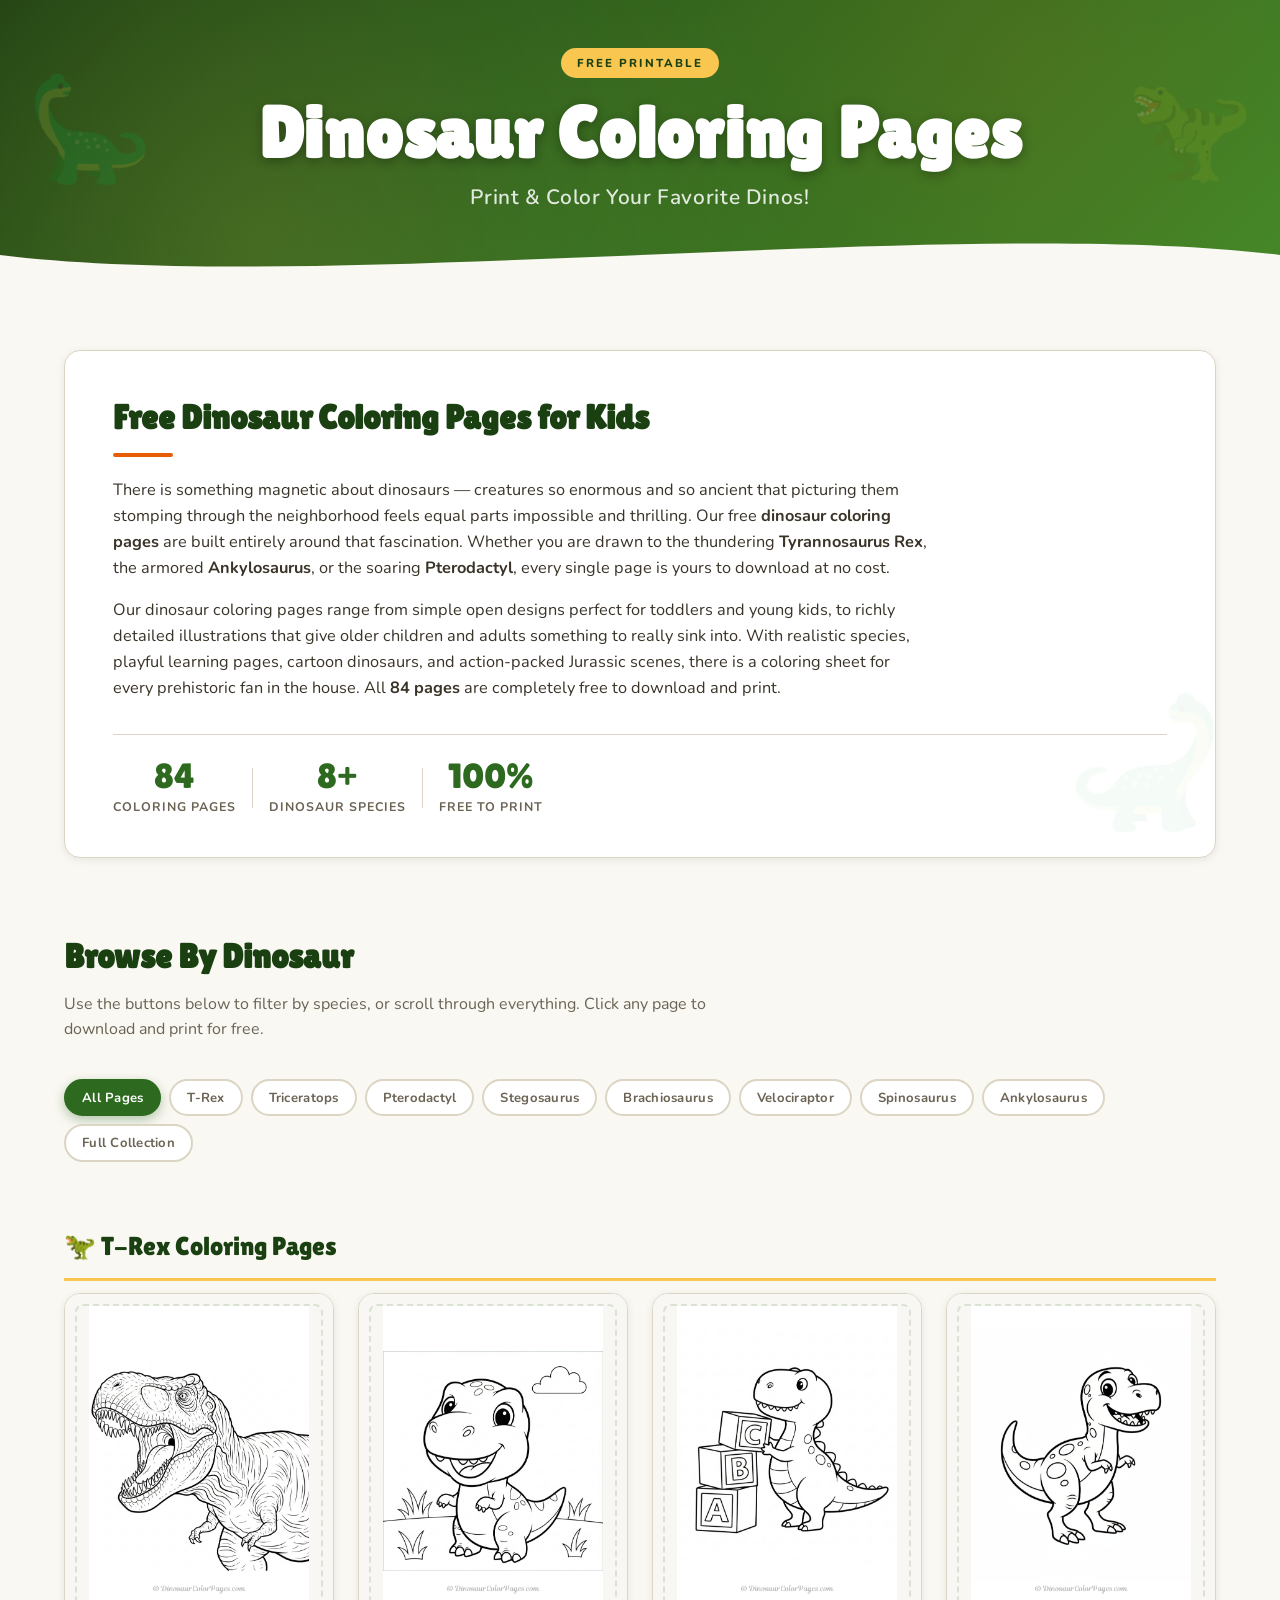
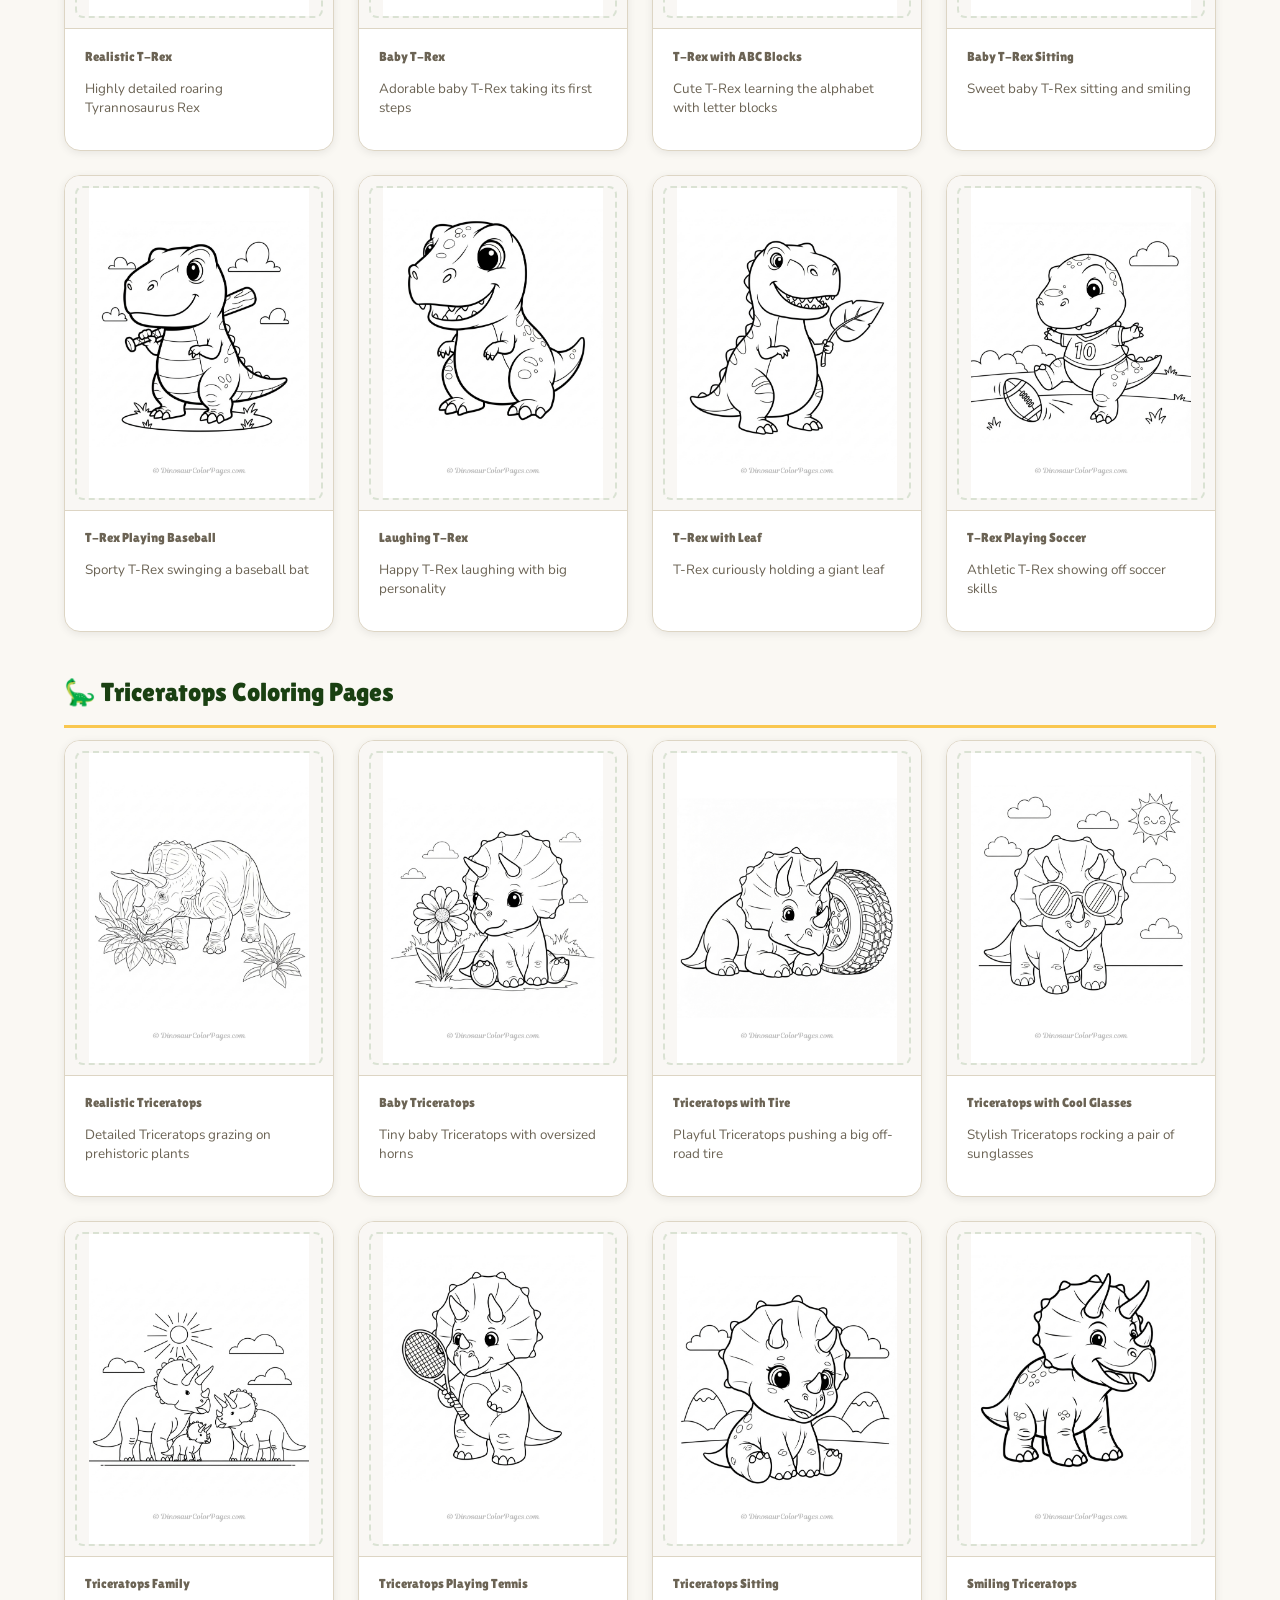
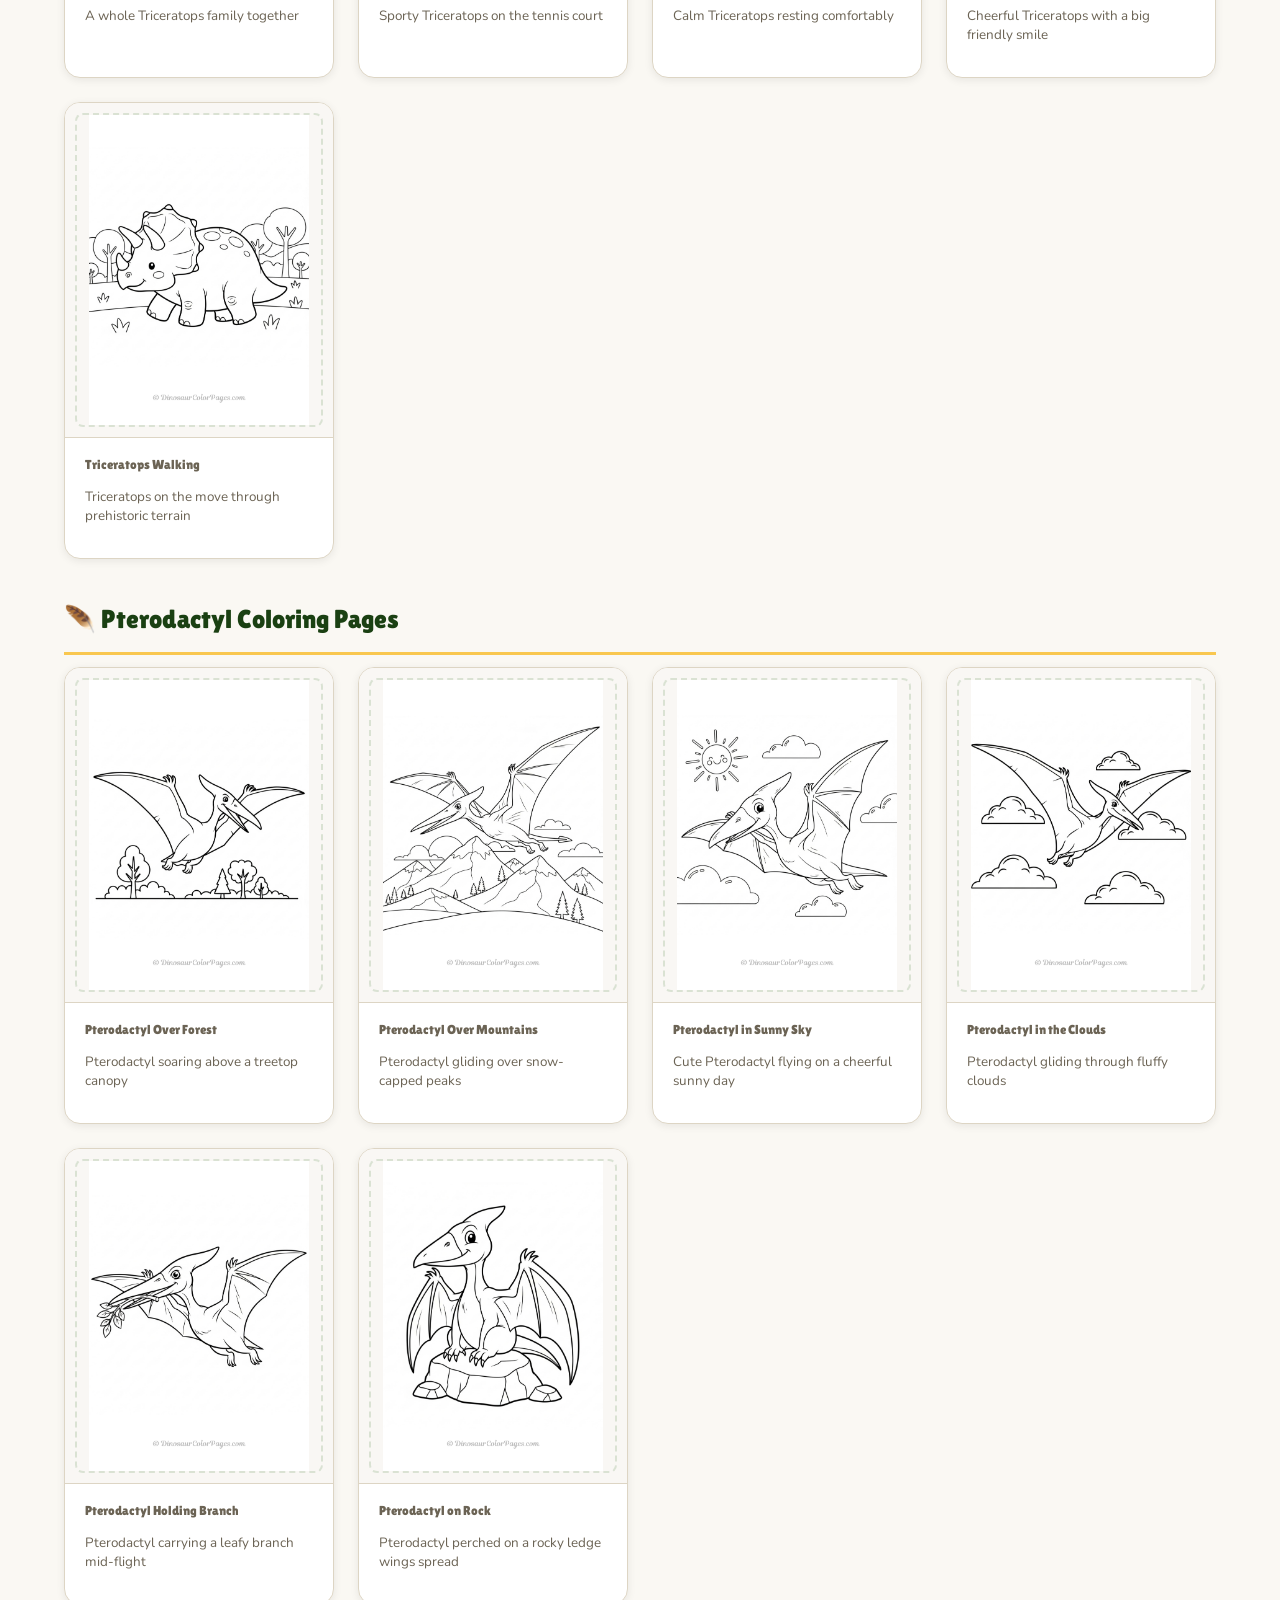
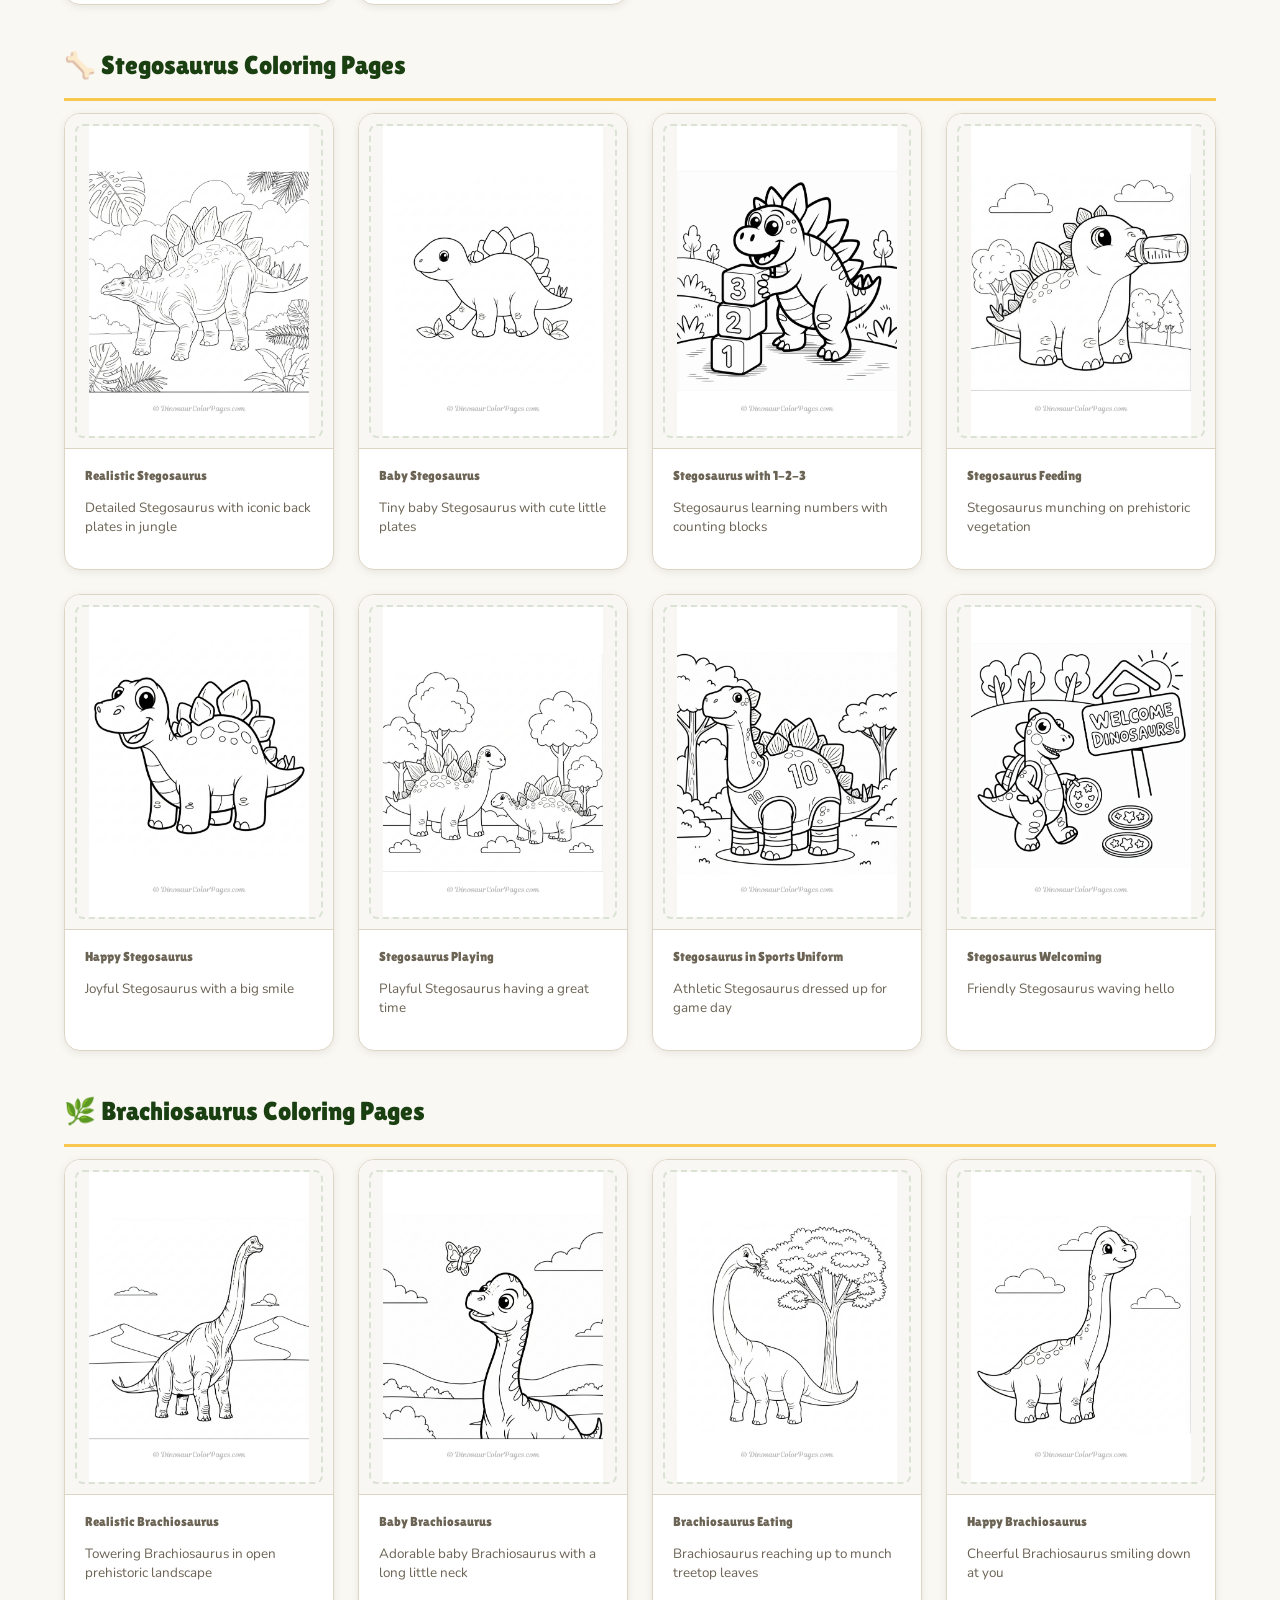
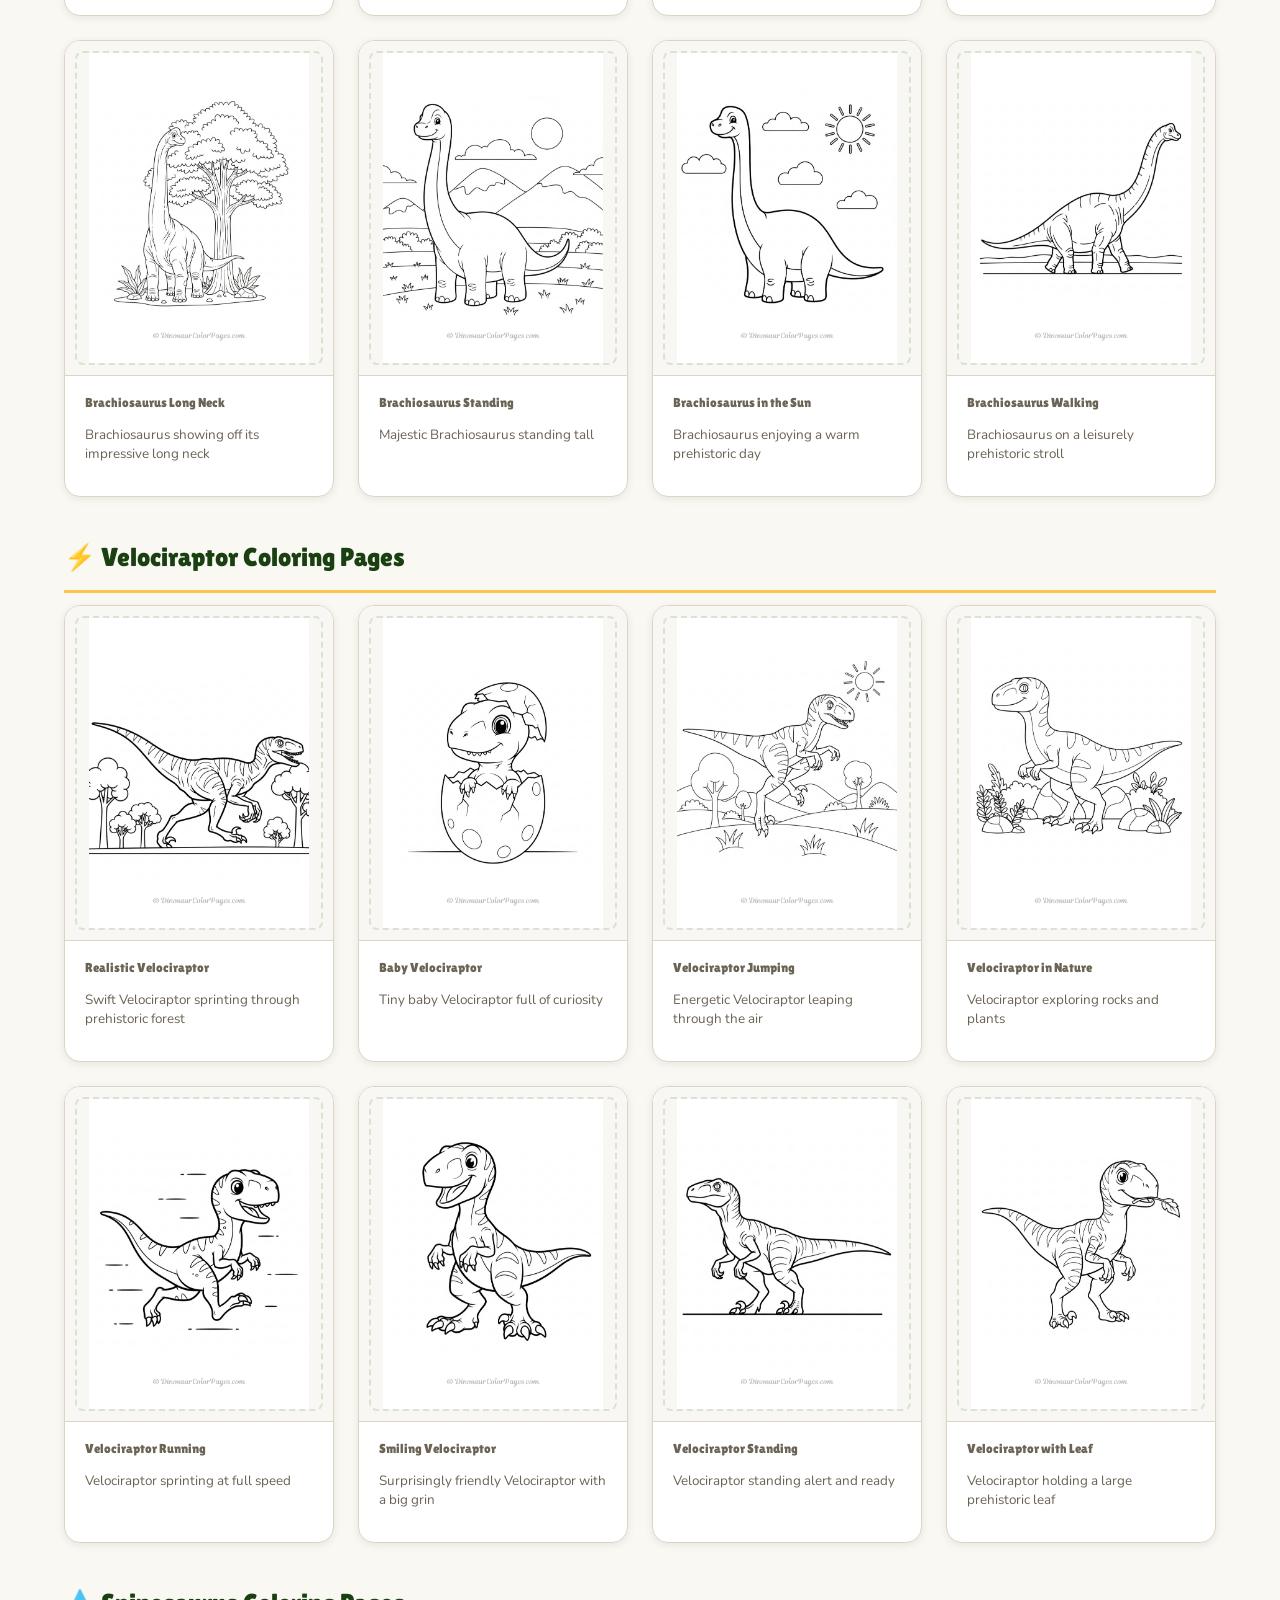
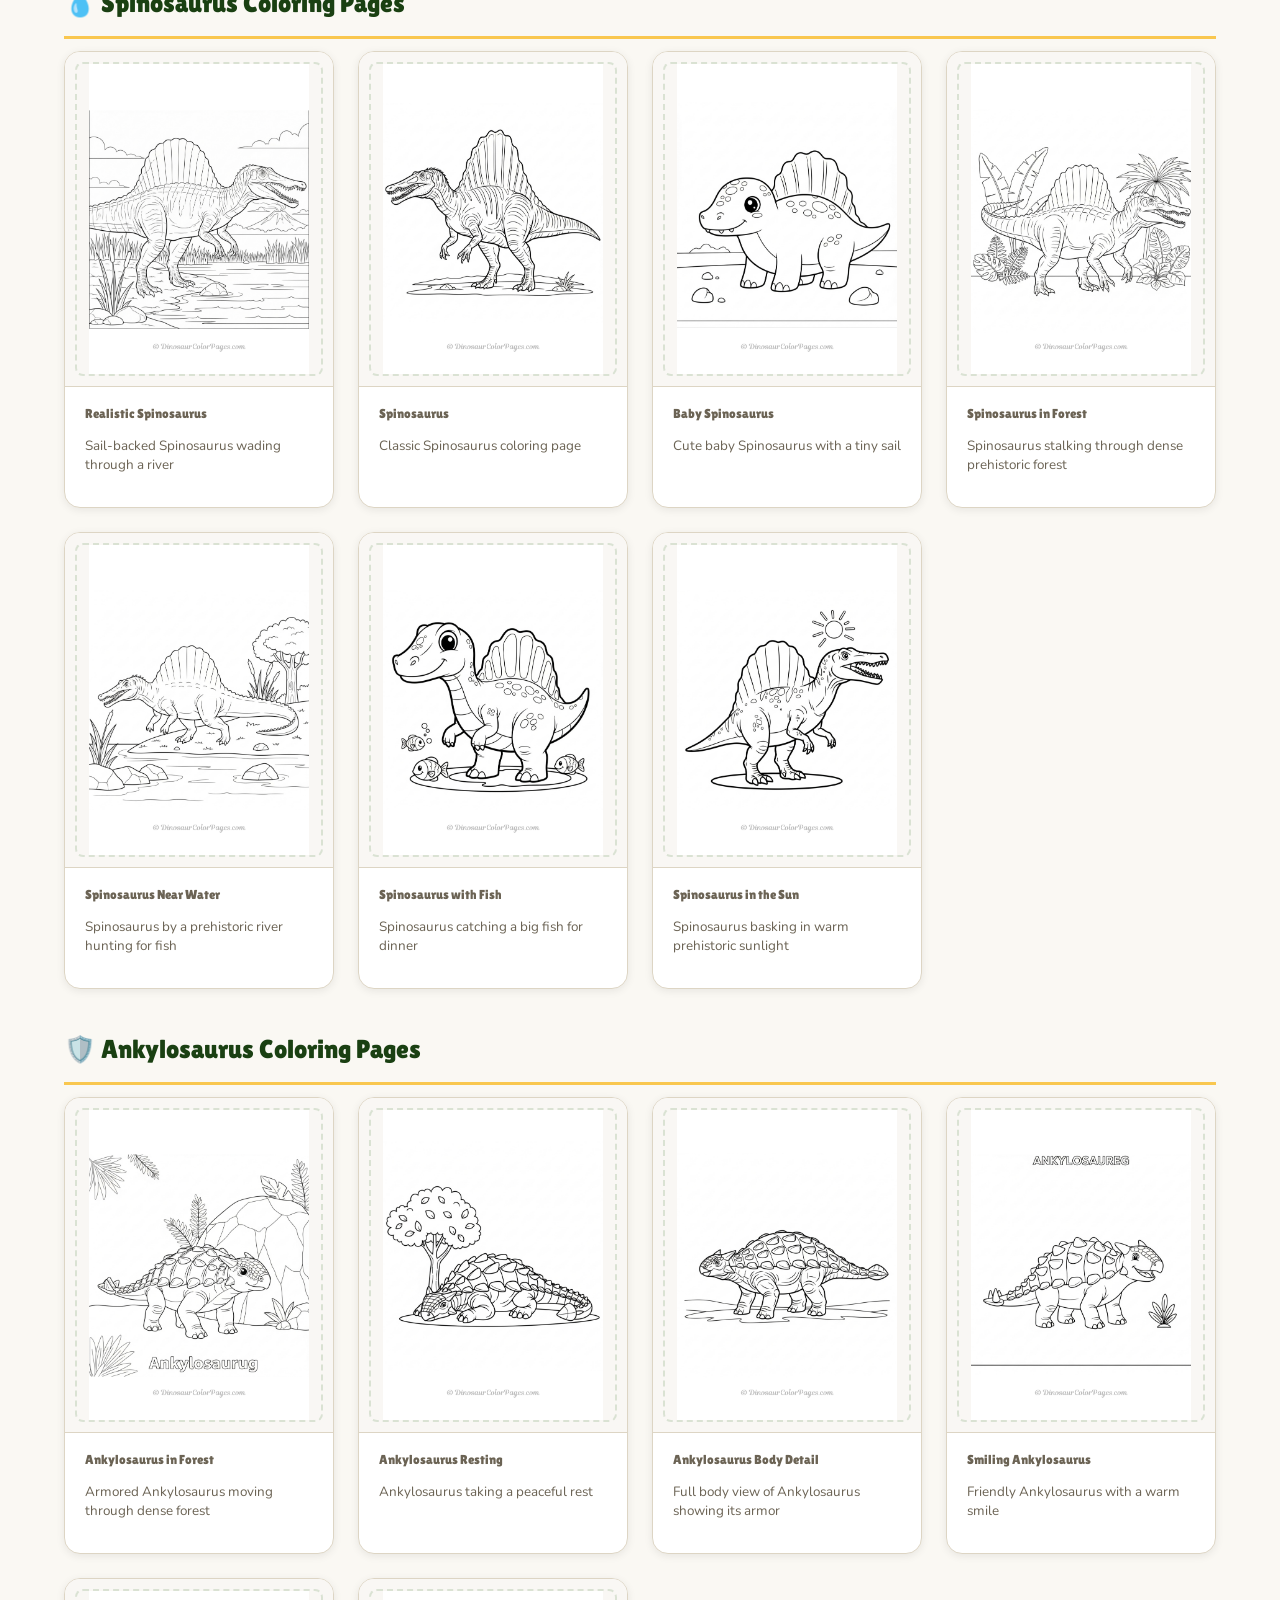
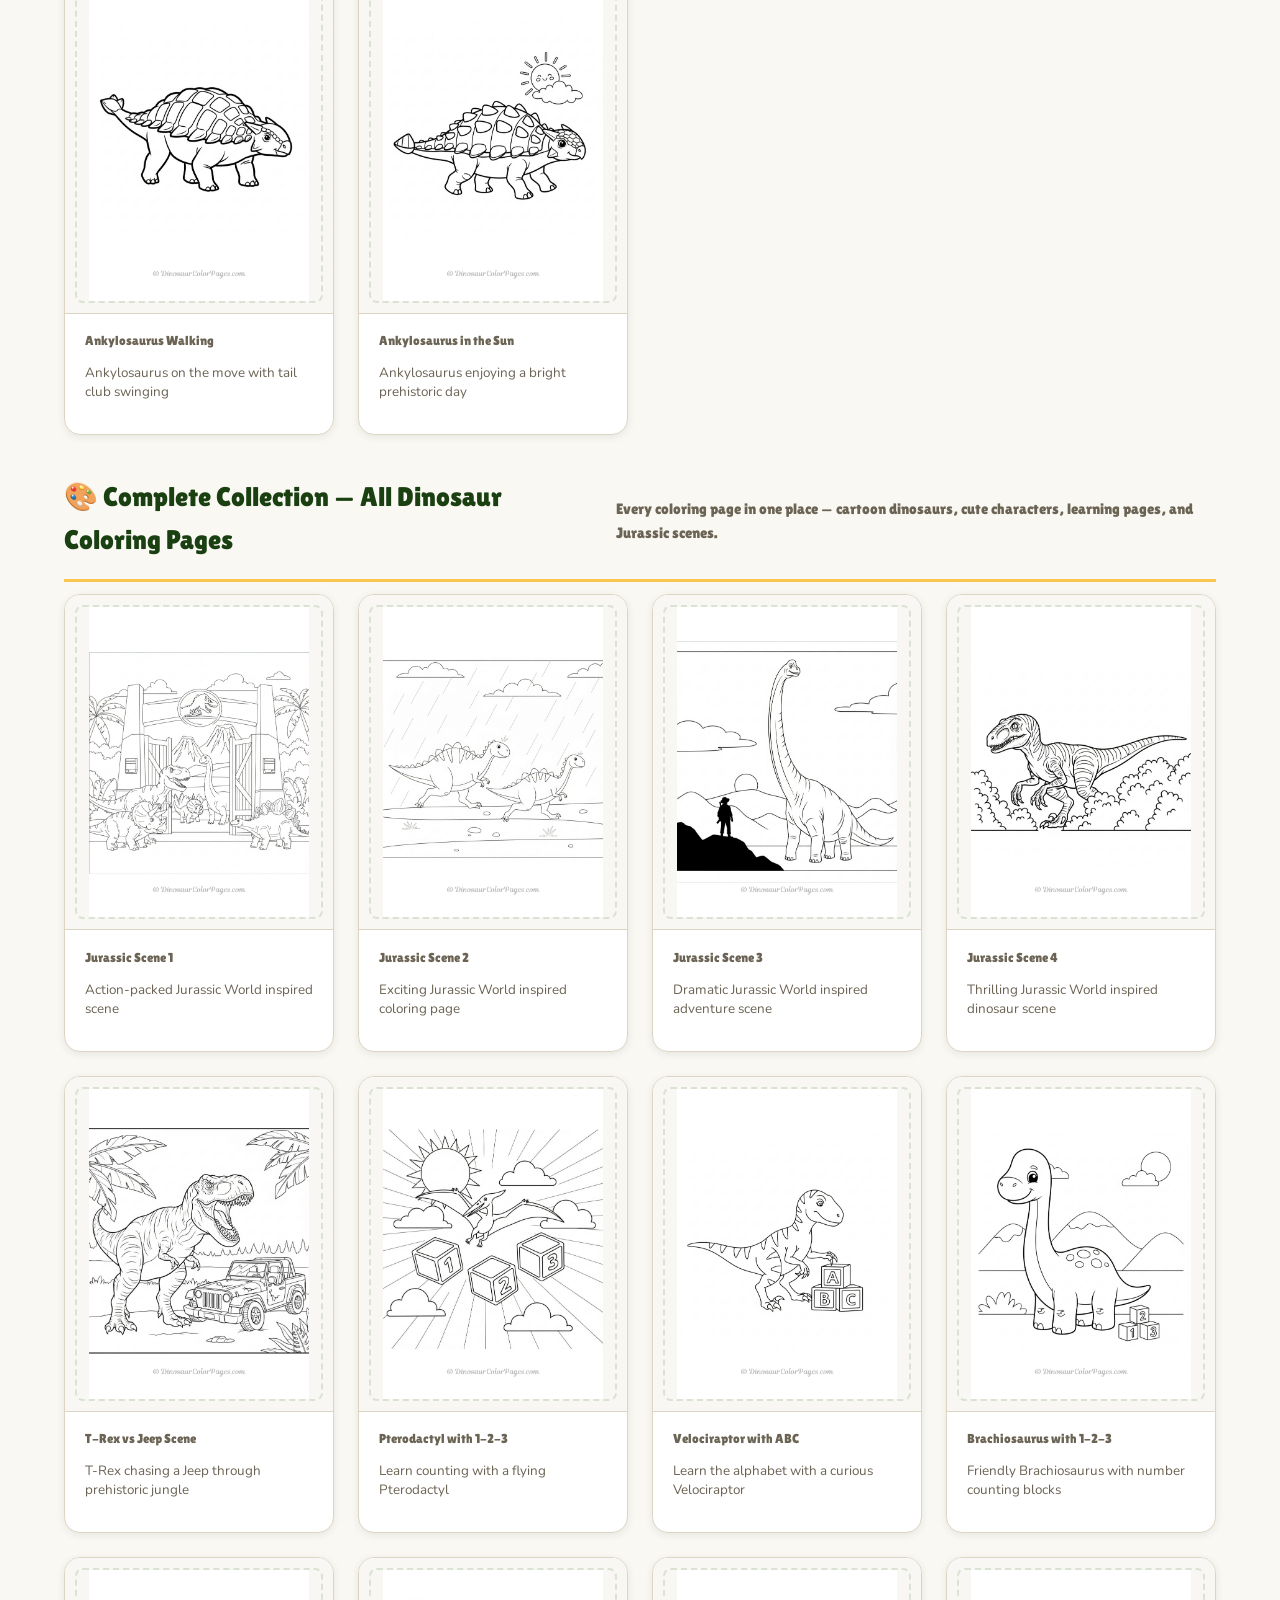
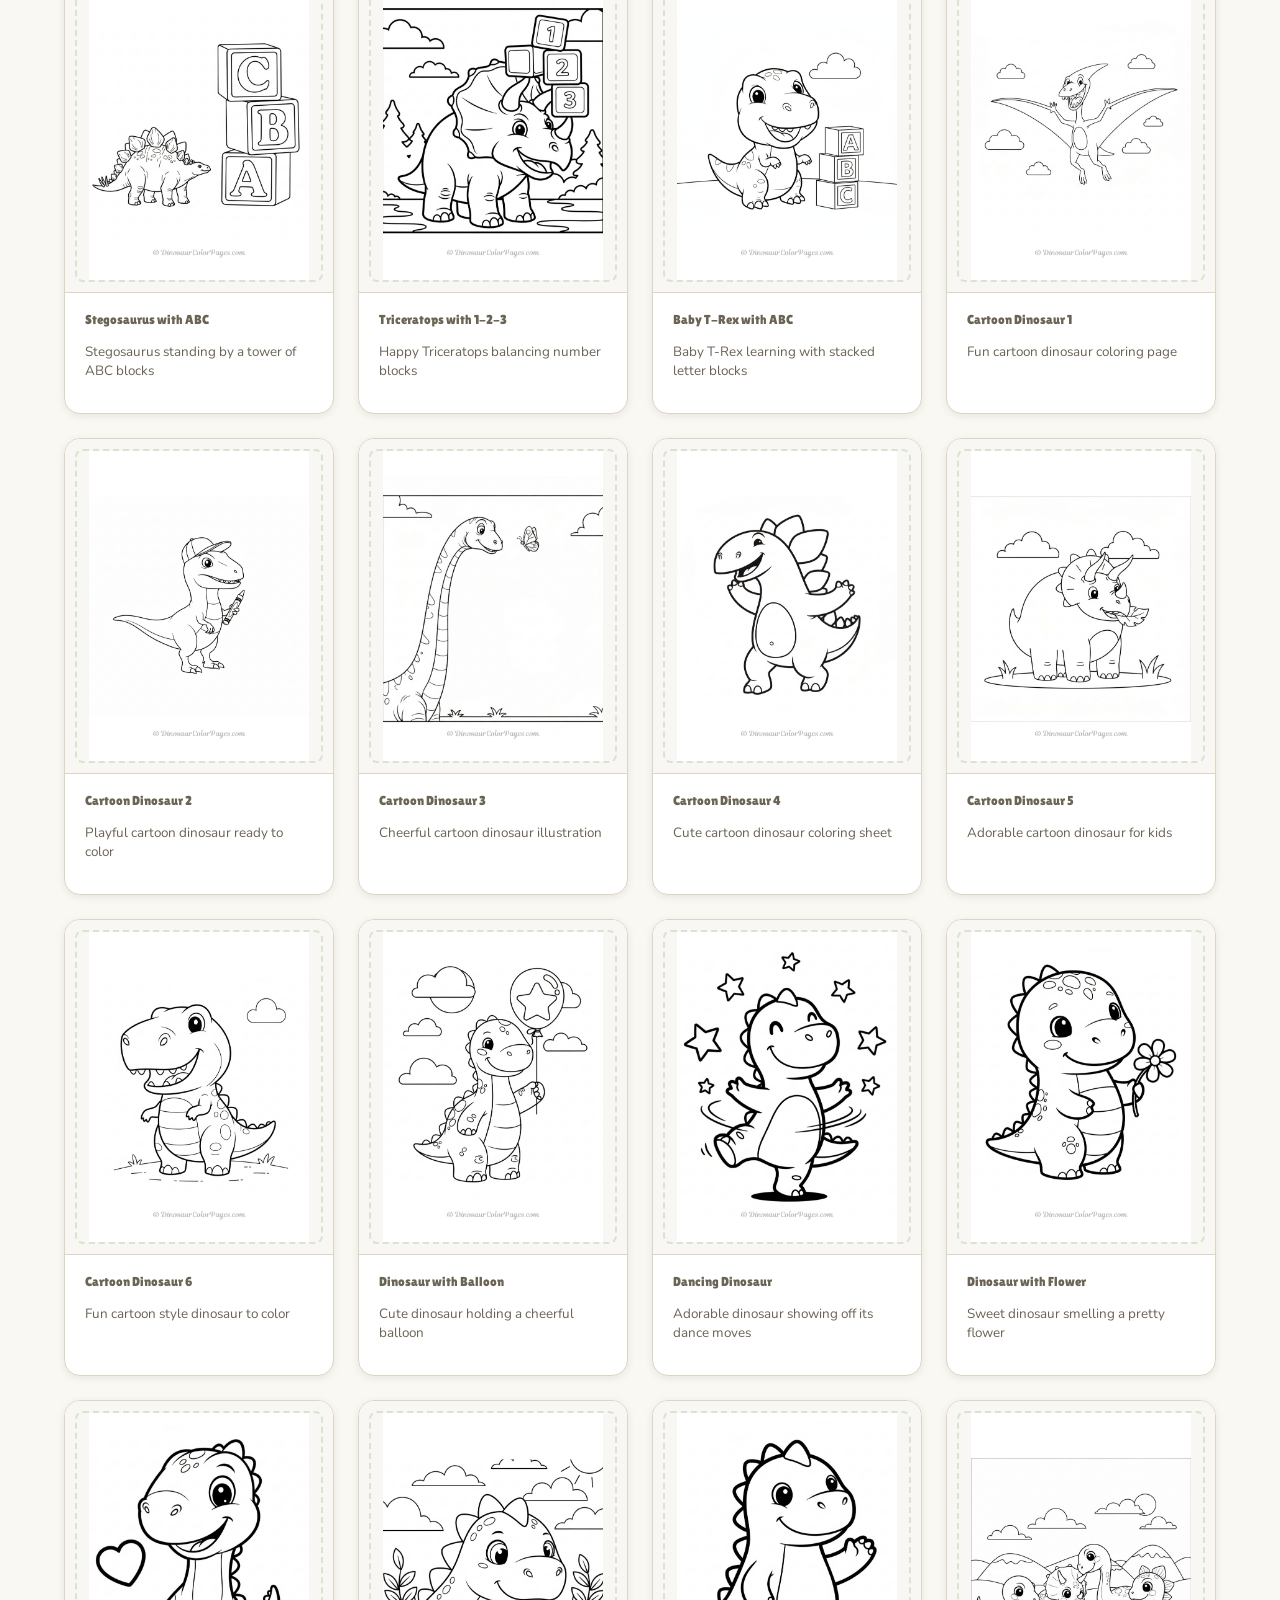
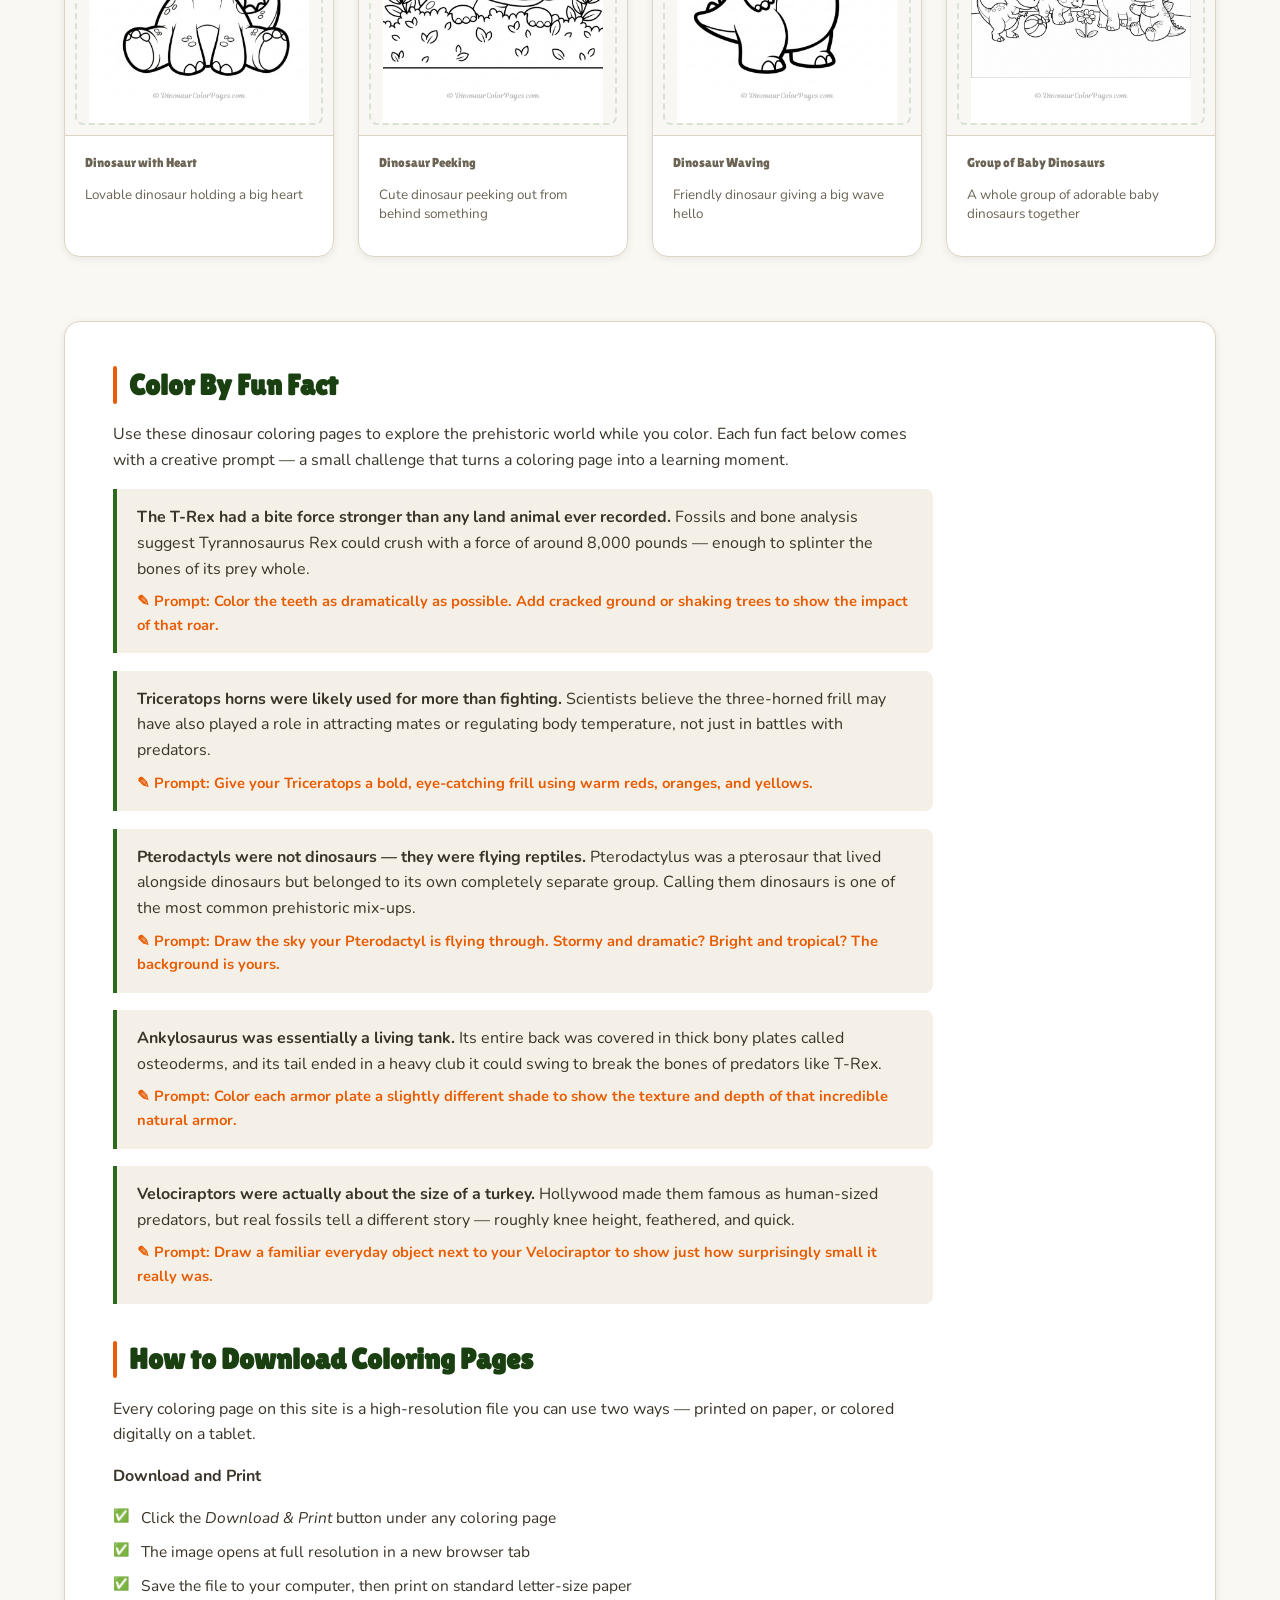
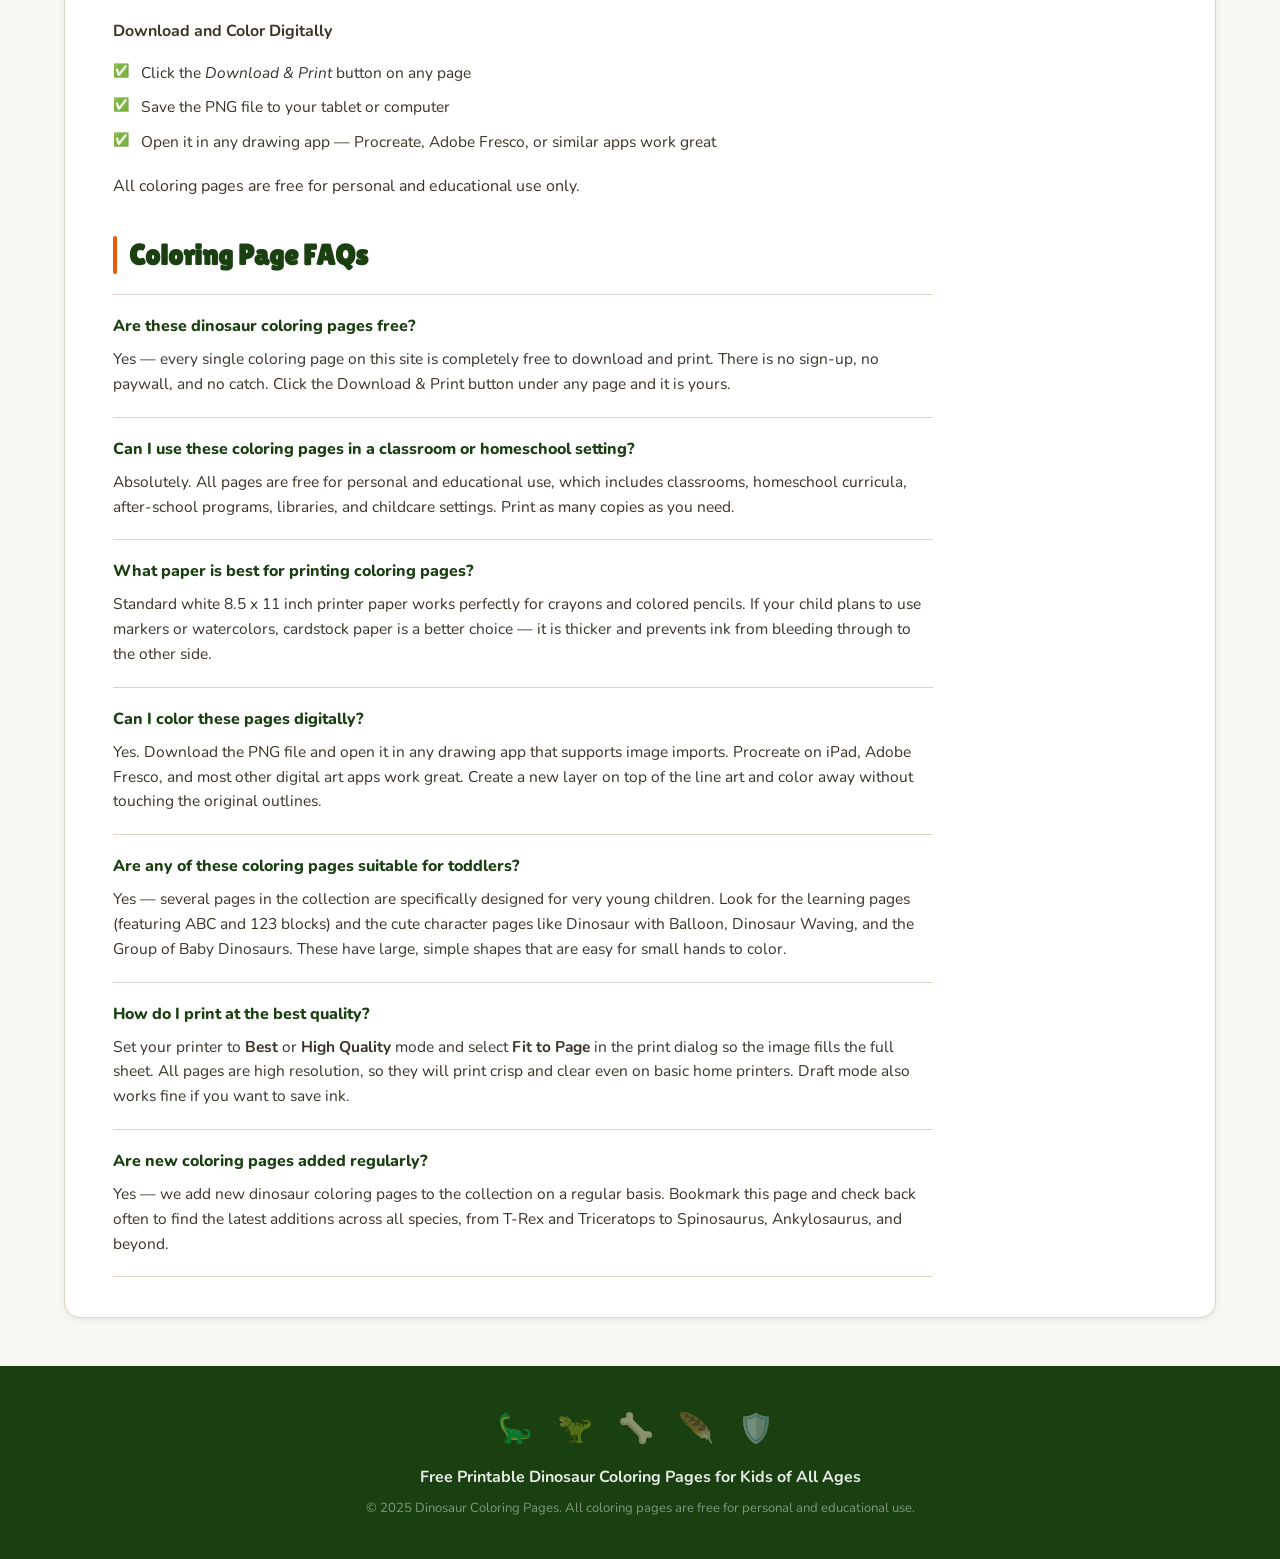
==== commit a9aa26a2: "link ewmov" ====
--- a/index.html
+++ b/index.html
@@ -43,7 +43,7 @@
         <h2 class="intro-heading">Free Dinosaur Coloring Pages for Kids</h2>
         <div class="intro-text">
           <p>There is something magnetic about dinosaurs — creatures so enormous and so ancient that picturing them stomping through the neighborhood feels equal parts impossible and thrilling. Our free <strong>dinosaur coloring pages</strong> are built entirely around that fascination. Whether you are drawn to the thundering <strong>Tyrannosaurus Rex</strong>, the armored <strong>Ankylosaurus</strong>, or the soaring <strong>Pterodactyl</strong>, every single page is yours to download at no cost.</p>
-          <p>Our <a href="https://dinosaurcolorpages.com/">dinosaur coloring pages</a> range from simple open designs perfect for toddlers and young kids, to richly detailed illustrations that give older children and adults something to really sink into. With realistic species, playful learning pages, cartoon dinosaurs, and action-packed Jurassic scenes, there is a coloring sheet for every prehistoric fan in the house. All <strong>84 pages</strong> are completely free to download and print.</p>
+          <p>Our dinosaur coloring pages</a> range from simple open designs perfect for toddlers and young kids, to richly detailed illustrations that give older children and adults something to really sink into. With realistic species, playful learning pages, cartoon dinosaurs, and action-packed Jurassic scenes, there is a coloring sheet for every prehistoric fan in the house. All <strong>84 pages</strong> are completely free to download and print.</p>
         </div>
         <div class="intro-stats">
           <div class="stat"><span class="stat-num">84</span><span class="stat-label">Coloring Pages</span></div>
--- a/style.css
+++ b/style.css
@@ -823,4 +823,85 @@
   display: grid;
   grid-template-columns: 1fr;
   gap: 0;
+}
+
+/* =============================================
+   SKELETON LOADING
+   ============================================= */
+
+/* The shimmer animation */
+@keyframes shimmer {
+  0%   { background-position: -700px 0; }
+  100% { background-position:  700px 0; }
+}
+
+/* Skeleton base applied to card-frame before image loads */
+.card-frame.is-loading {
+  background: #e8e4db;
+}
+
+.card-frame.is-loading::after {
+  content: '';
+  position: absolute;
+  inset: 0;
+  background: linear-gradient(
+    90deg,
+    rgba(255,255,255,0)   0%,
+    rgba(255,255,255,0.55) 50%,
+    rgba(255,255,255,0)   100%
+  );
+  background-size: 700px 100%;
+  animation: shimmer 1.4s infinite linear;
+  z-index: 3;
+  border-radius: inherit;
+}
+
+/* Dino silhouette hint inside skeleton */
+.card-frame.is-loading .skeleton-hint {
+  position: absolute;
+  inset: 0;
+  display: flex;
+  flex-direction: column;
+  align-items: center;
+  justify-content: center;
+  gap: 0.6rem;
+  z-index: 2;
+  pointer-events: none;
+  opacity: 0.18;
+}
+
+.skeleton-hint svg {
+  width: 64px;
+  height: 64px;
+  fill: var(--primary-dark);
+}
+
+.skeleton-hint span {
+  font-family: var(--font-body);
+  font-weight: 800;
+  font-size: 0.75rem;
+  letter-spacing: 0.1em;
+  text-transform: uppercase;
+  color: var(--primary-dark);
+}
+
+/* Hide hint lines on the actual img while loading */
+.card-frame.is-loading img {
+  opacity: 0;
+  transition: opacity 0.4s ease;
+}
+
+/* Fade in once loaded */
+.card-frame.is-loaded img {
+  opacity: 1;
+}
+
+/* Remove skeleton once loaded */
+.card-frame.is-loaded::after,
+.card-frame.is-loaded .skeleton-hint {
+  display: none;
+}
+
+.card-frame.is-loaded {
+  background: #f9f7f4;
 }
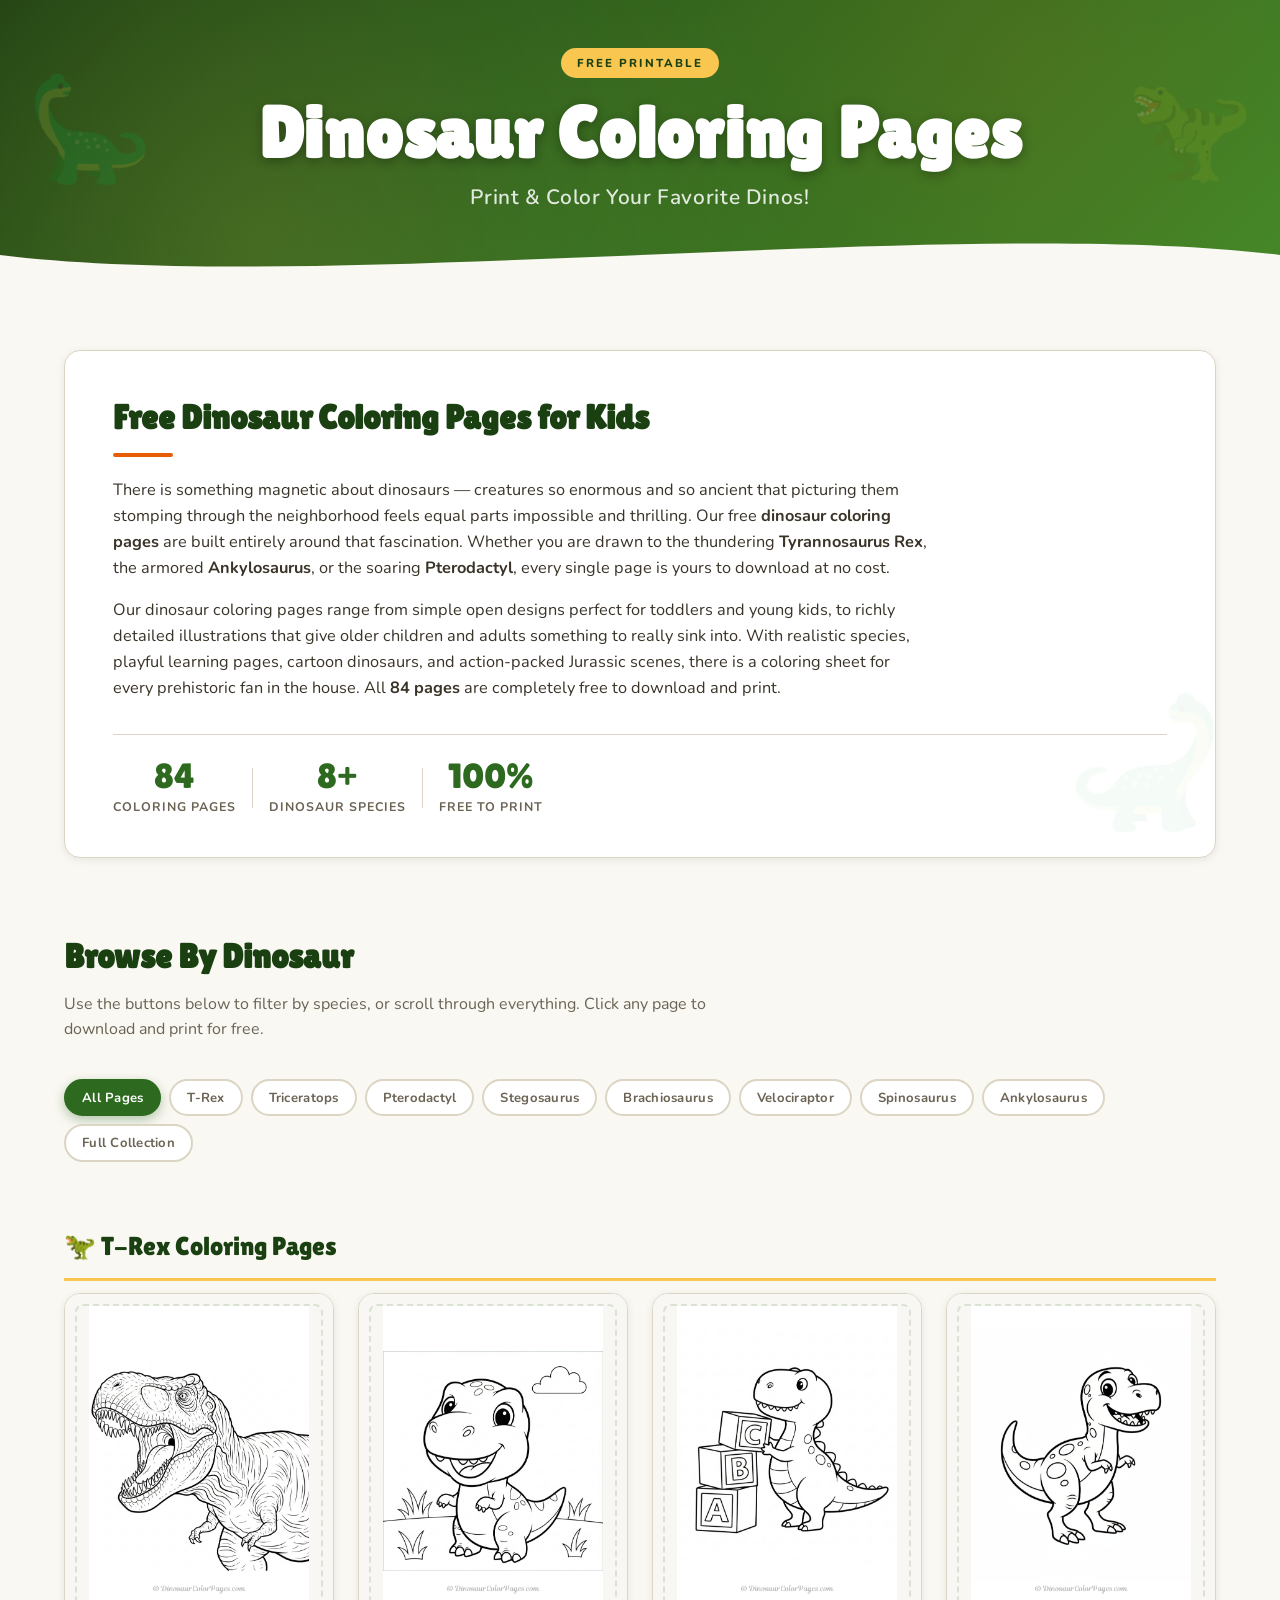
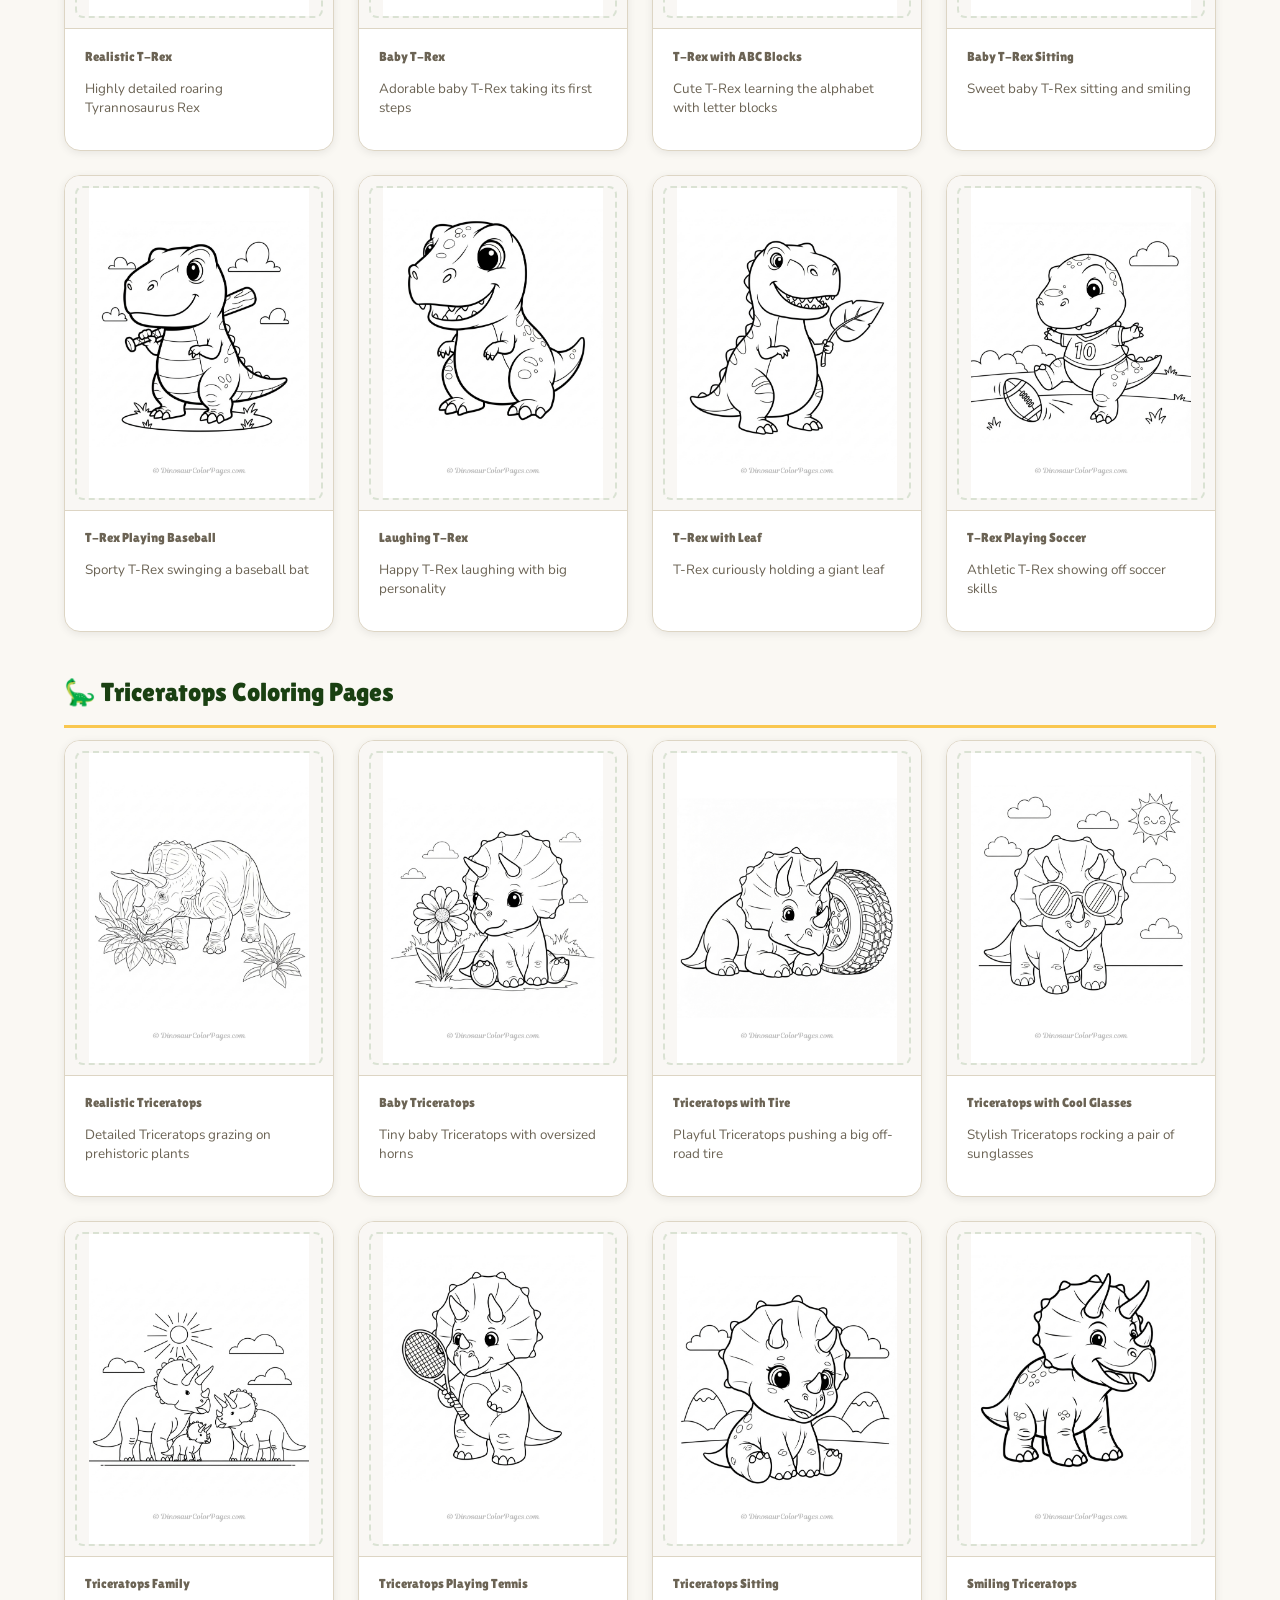
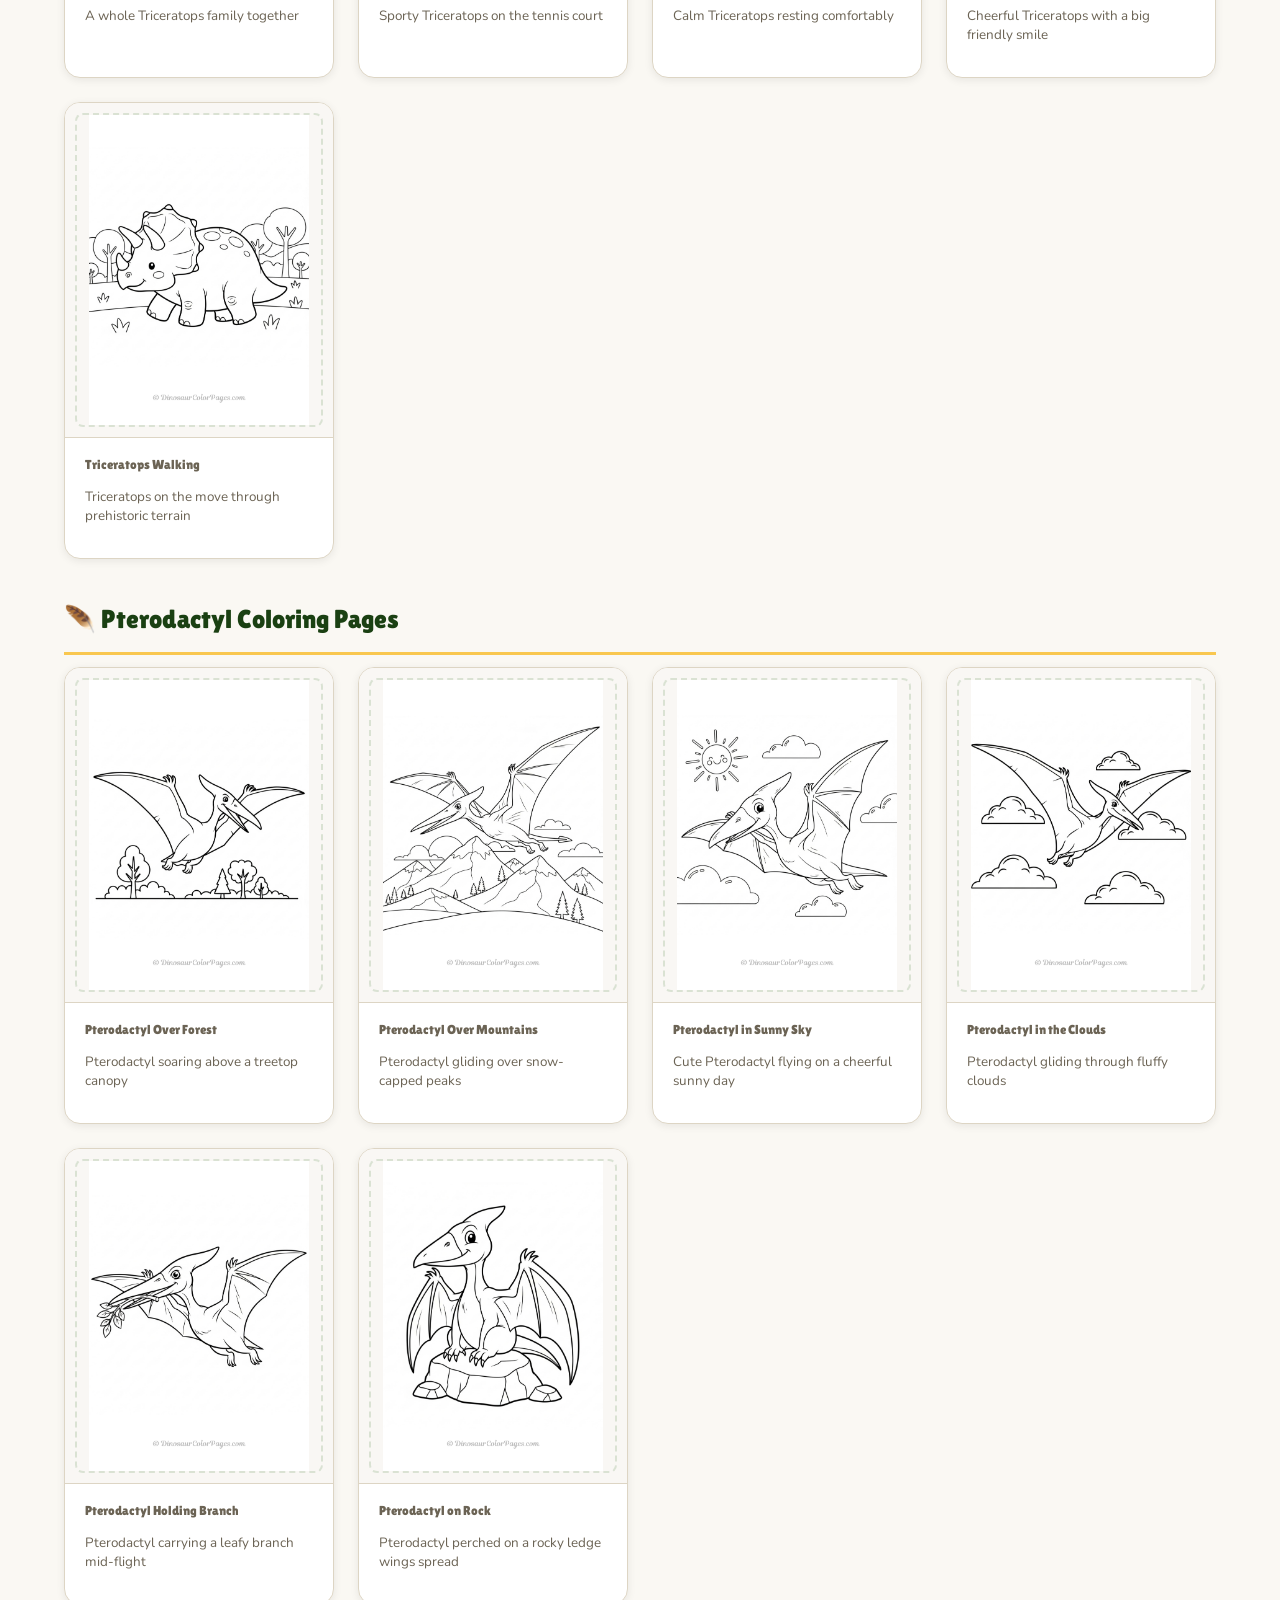
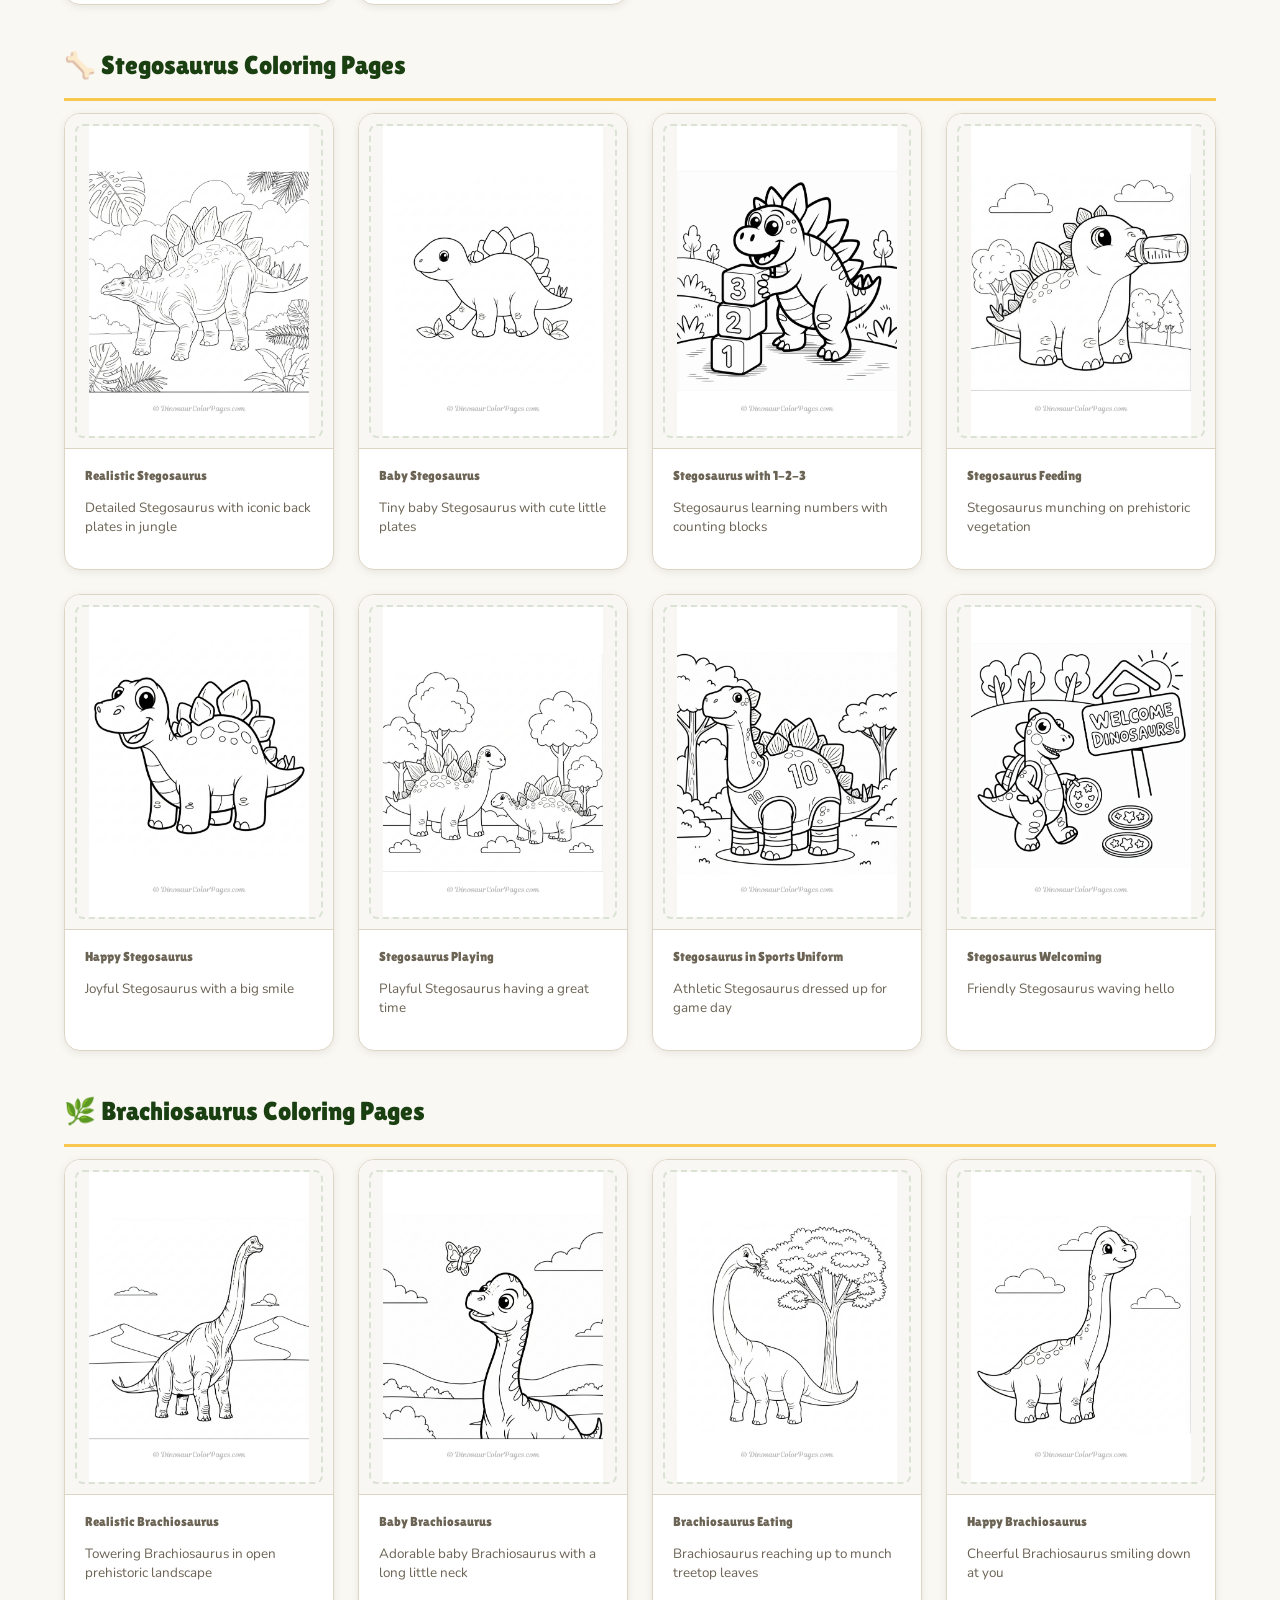
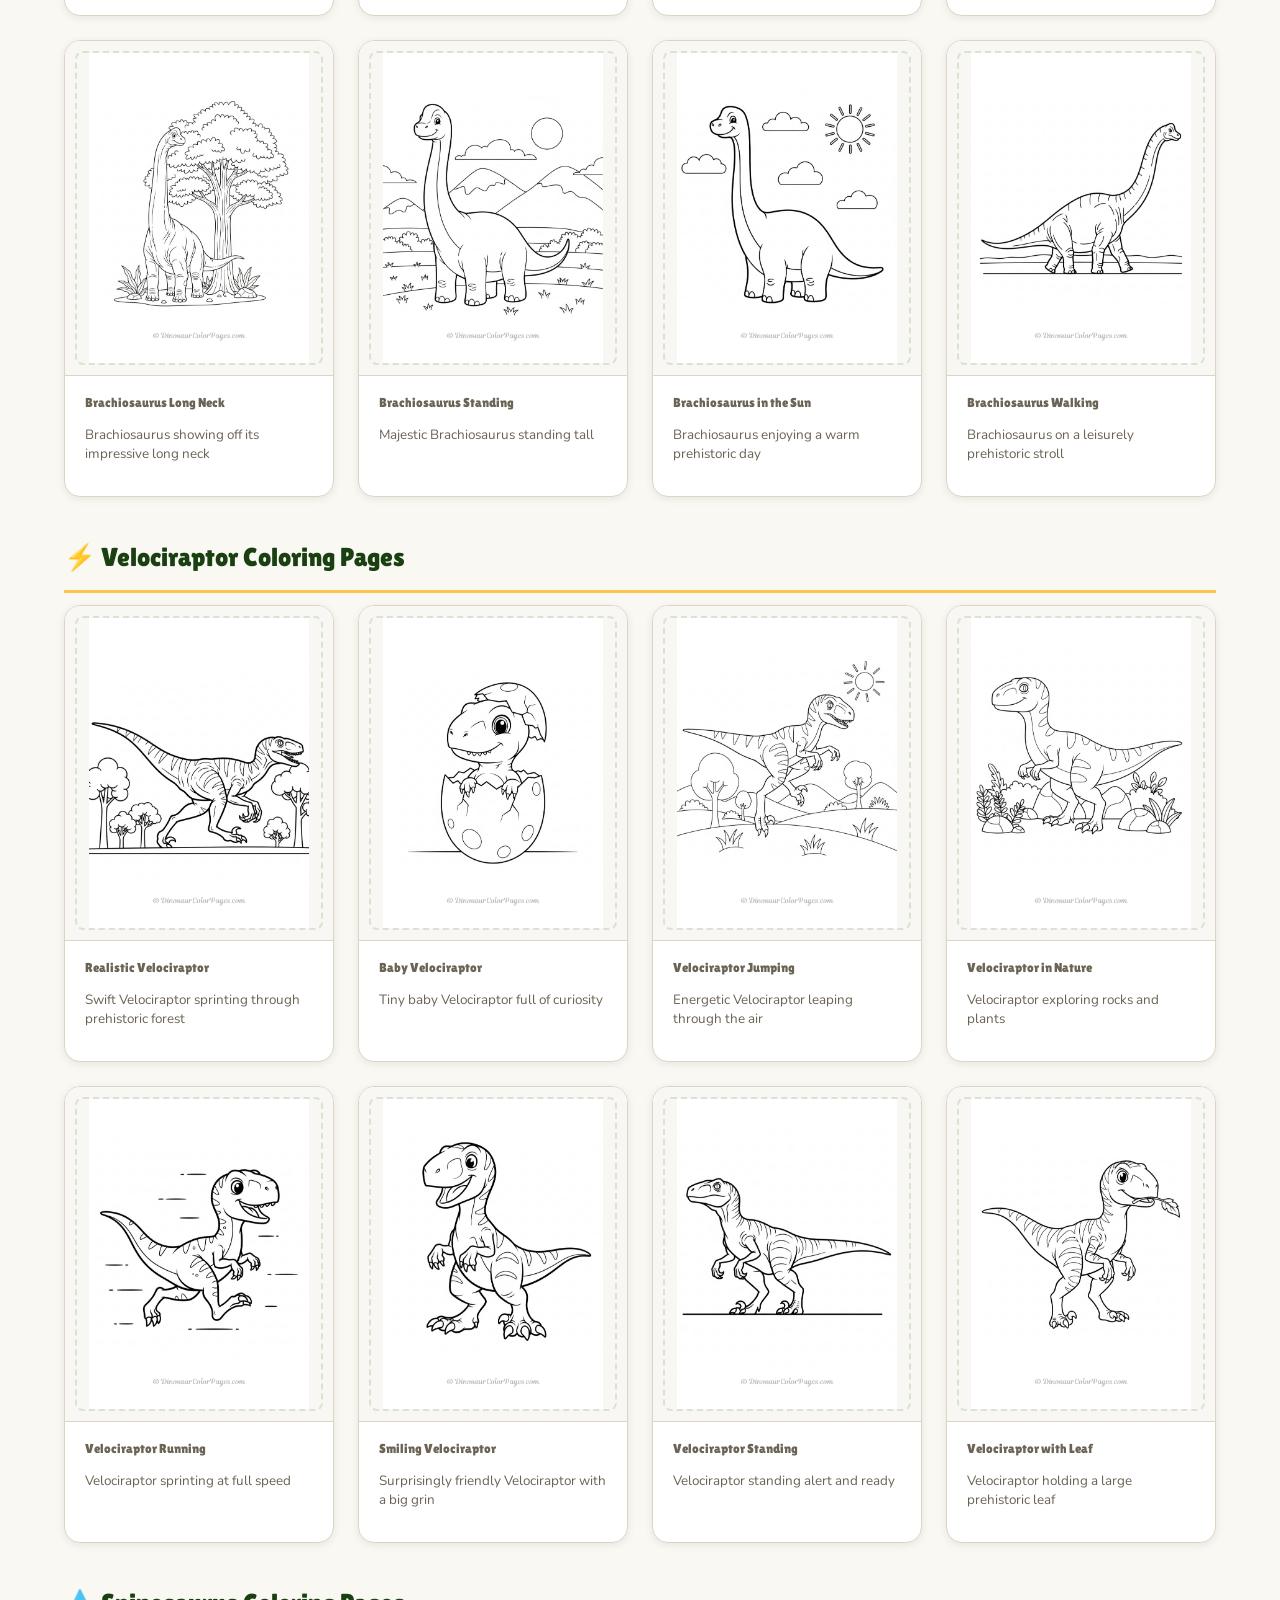
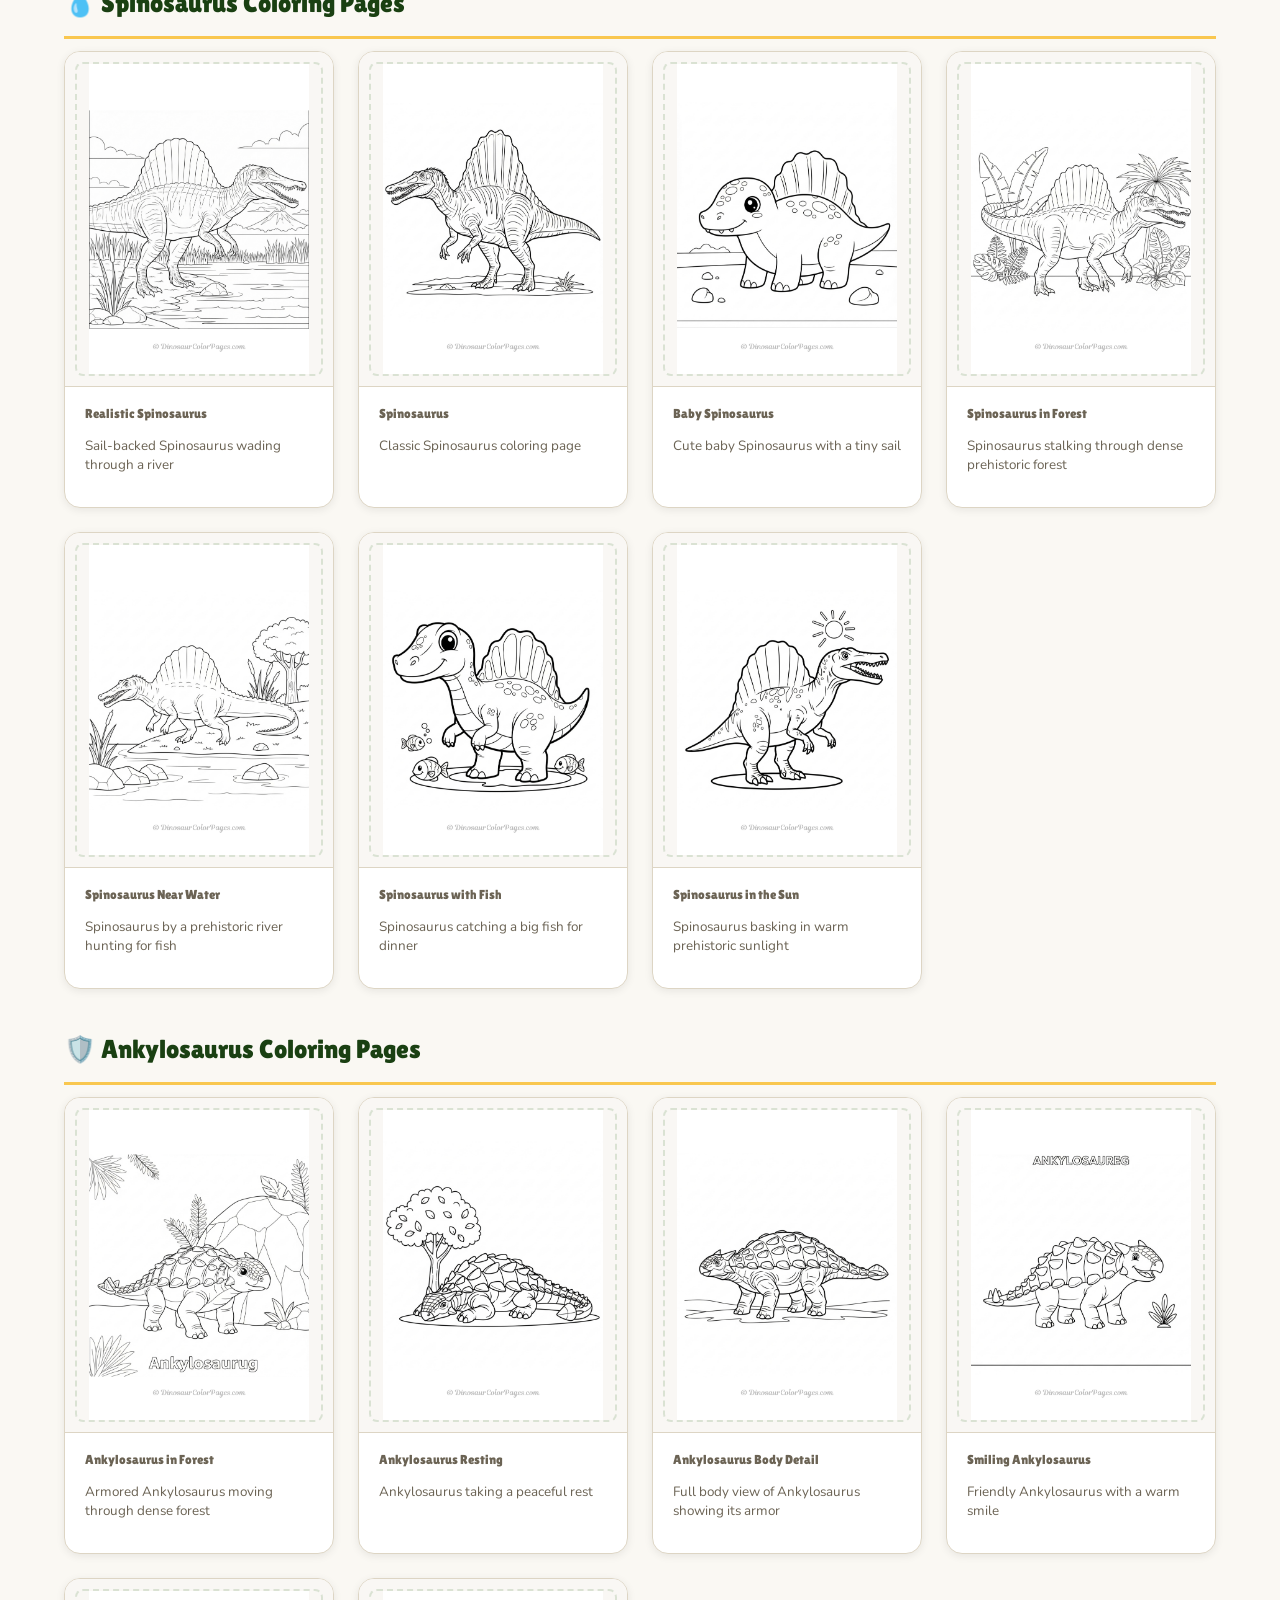
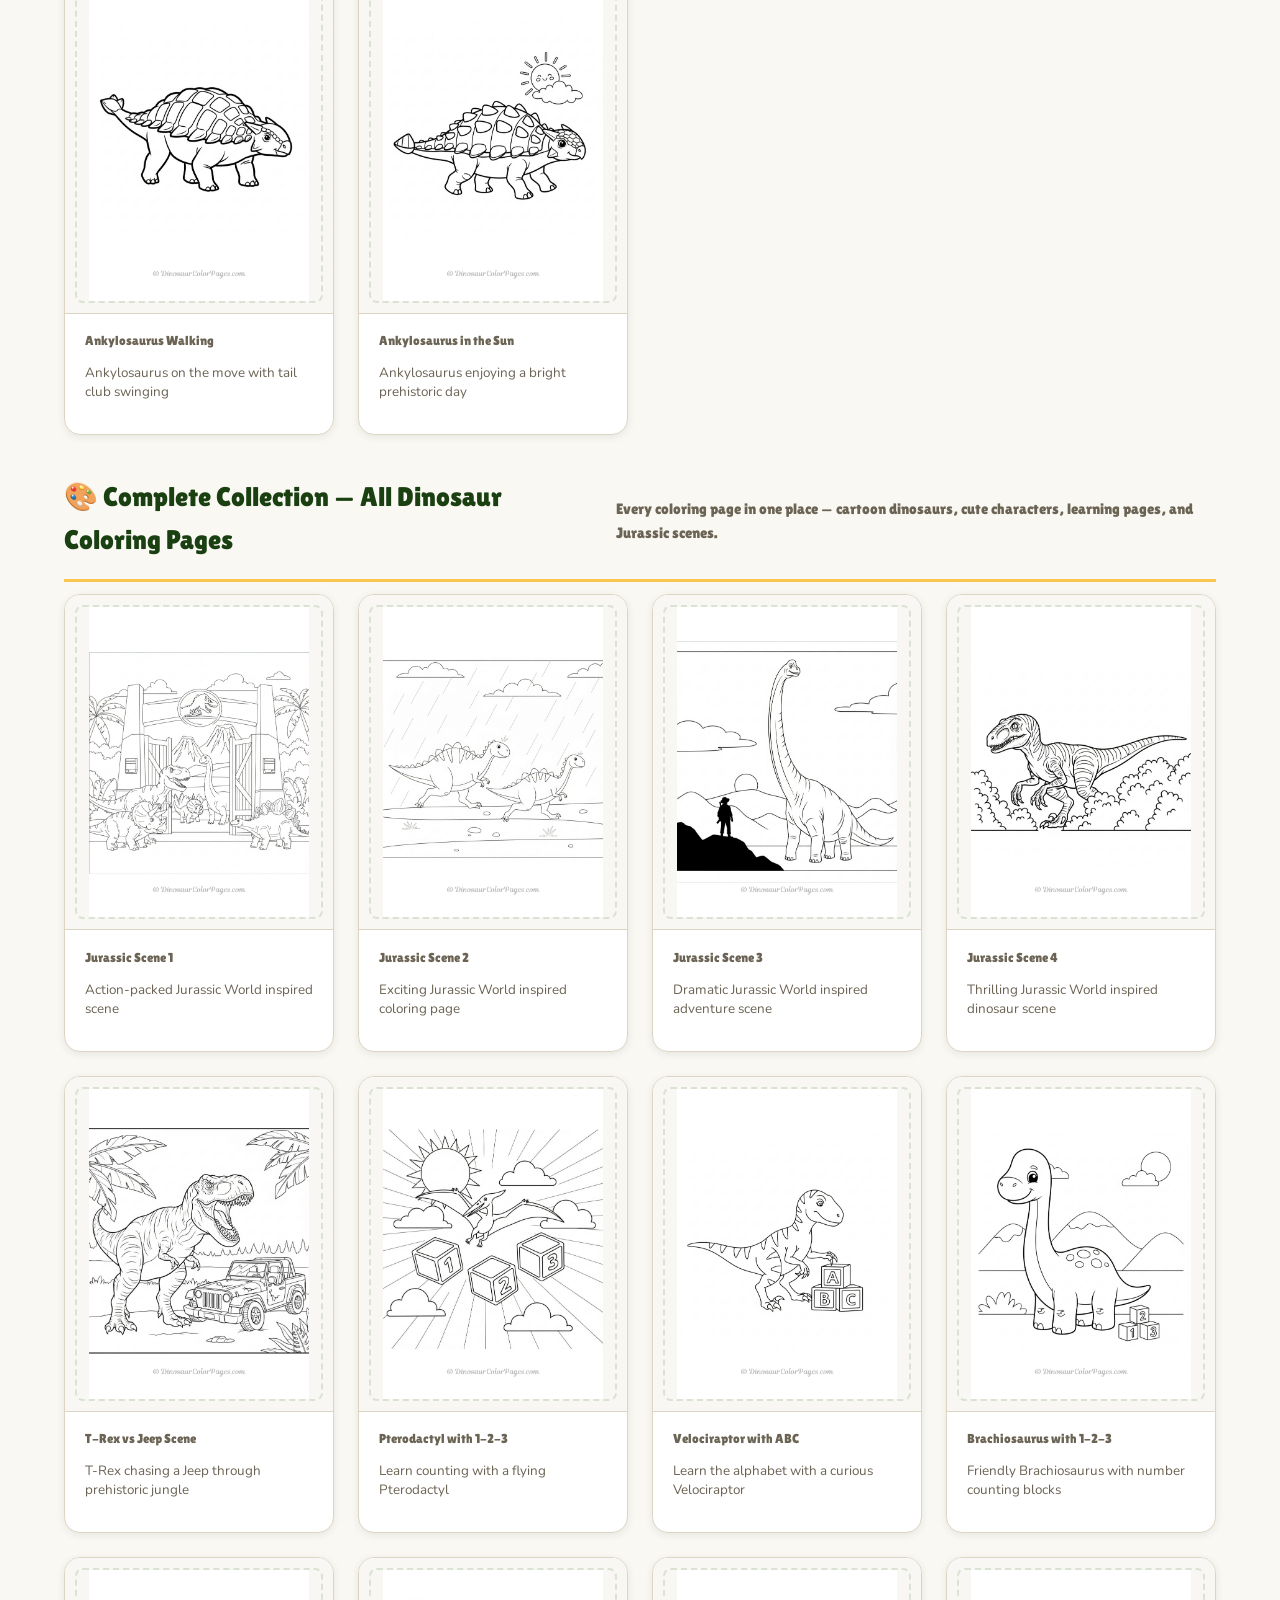
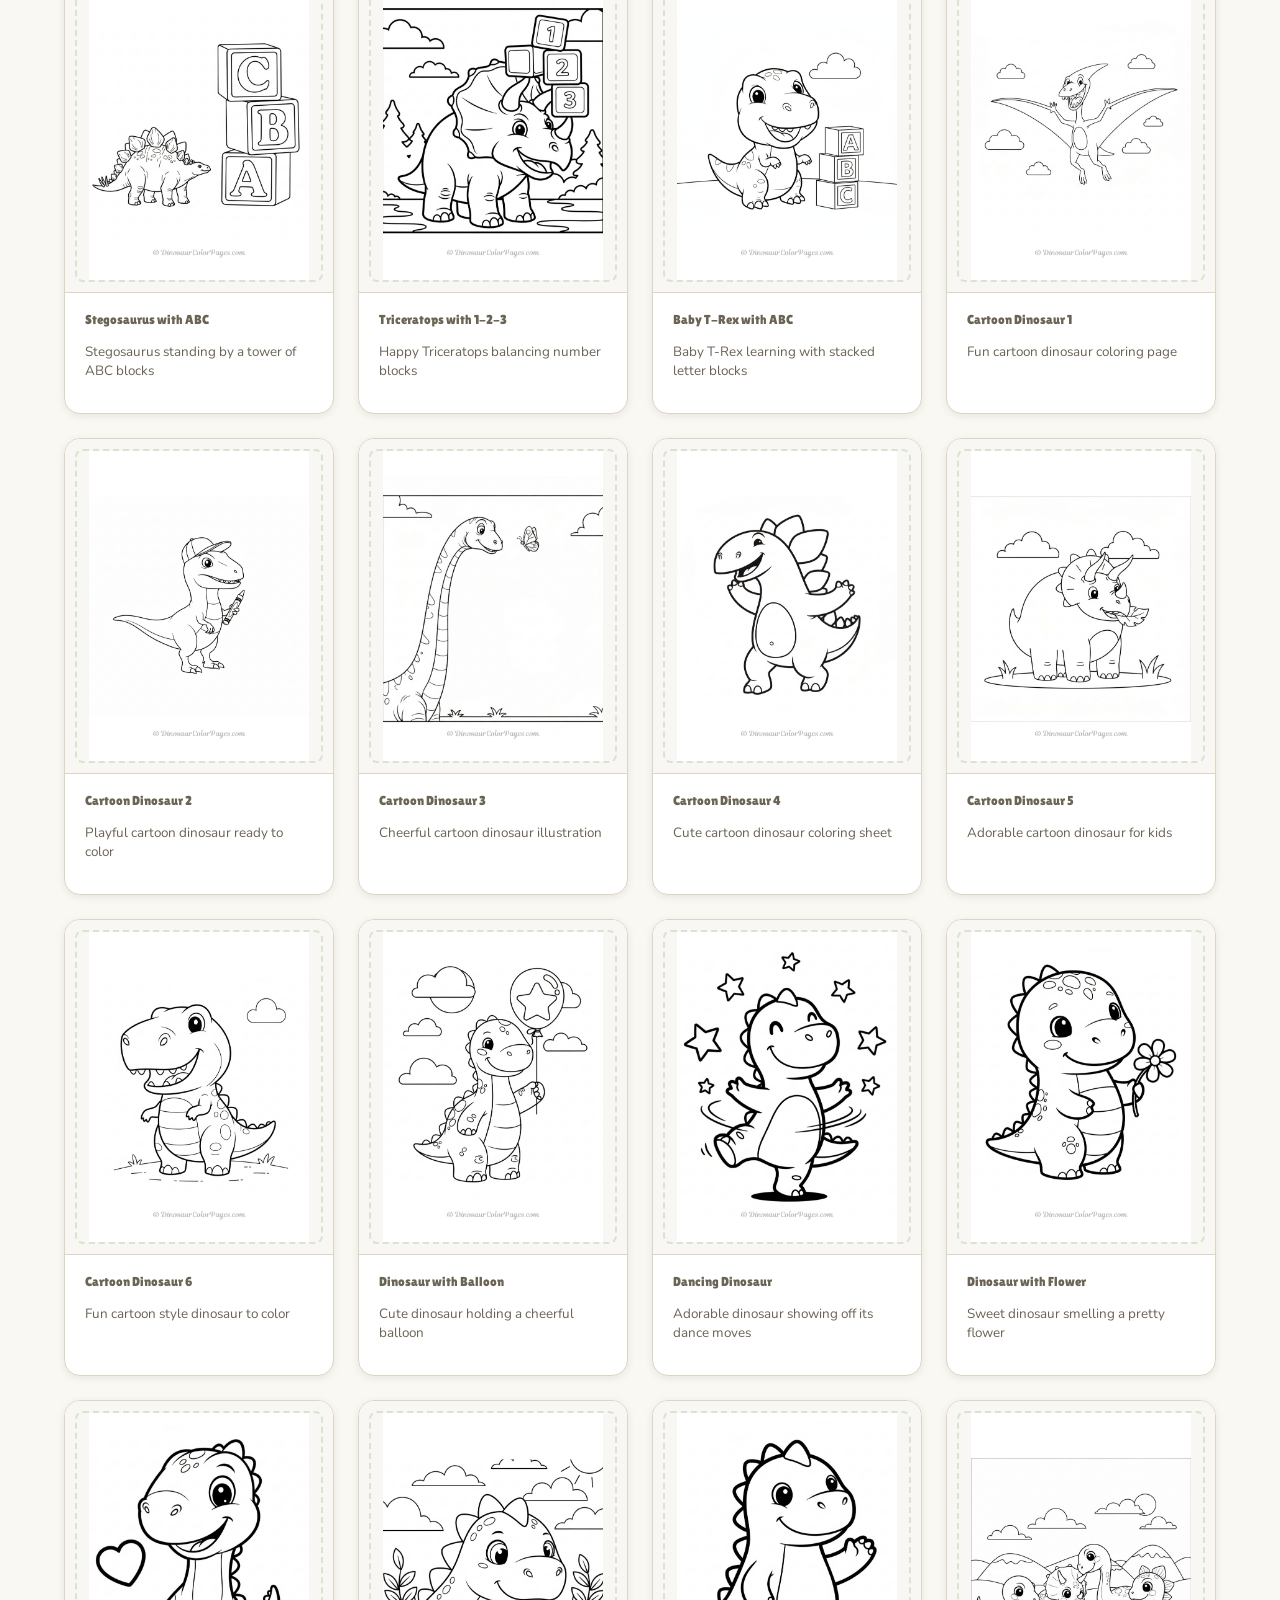
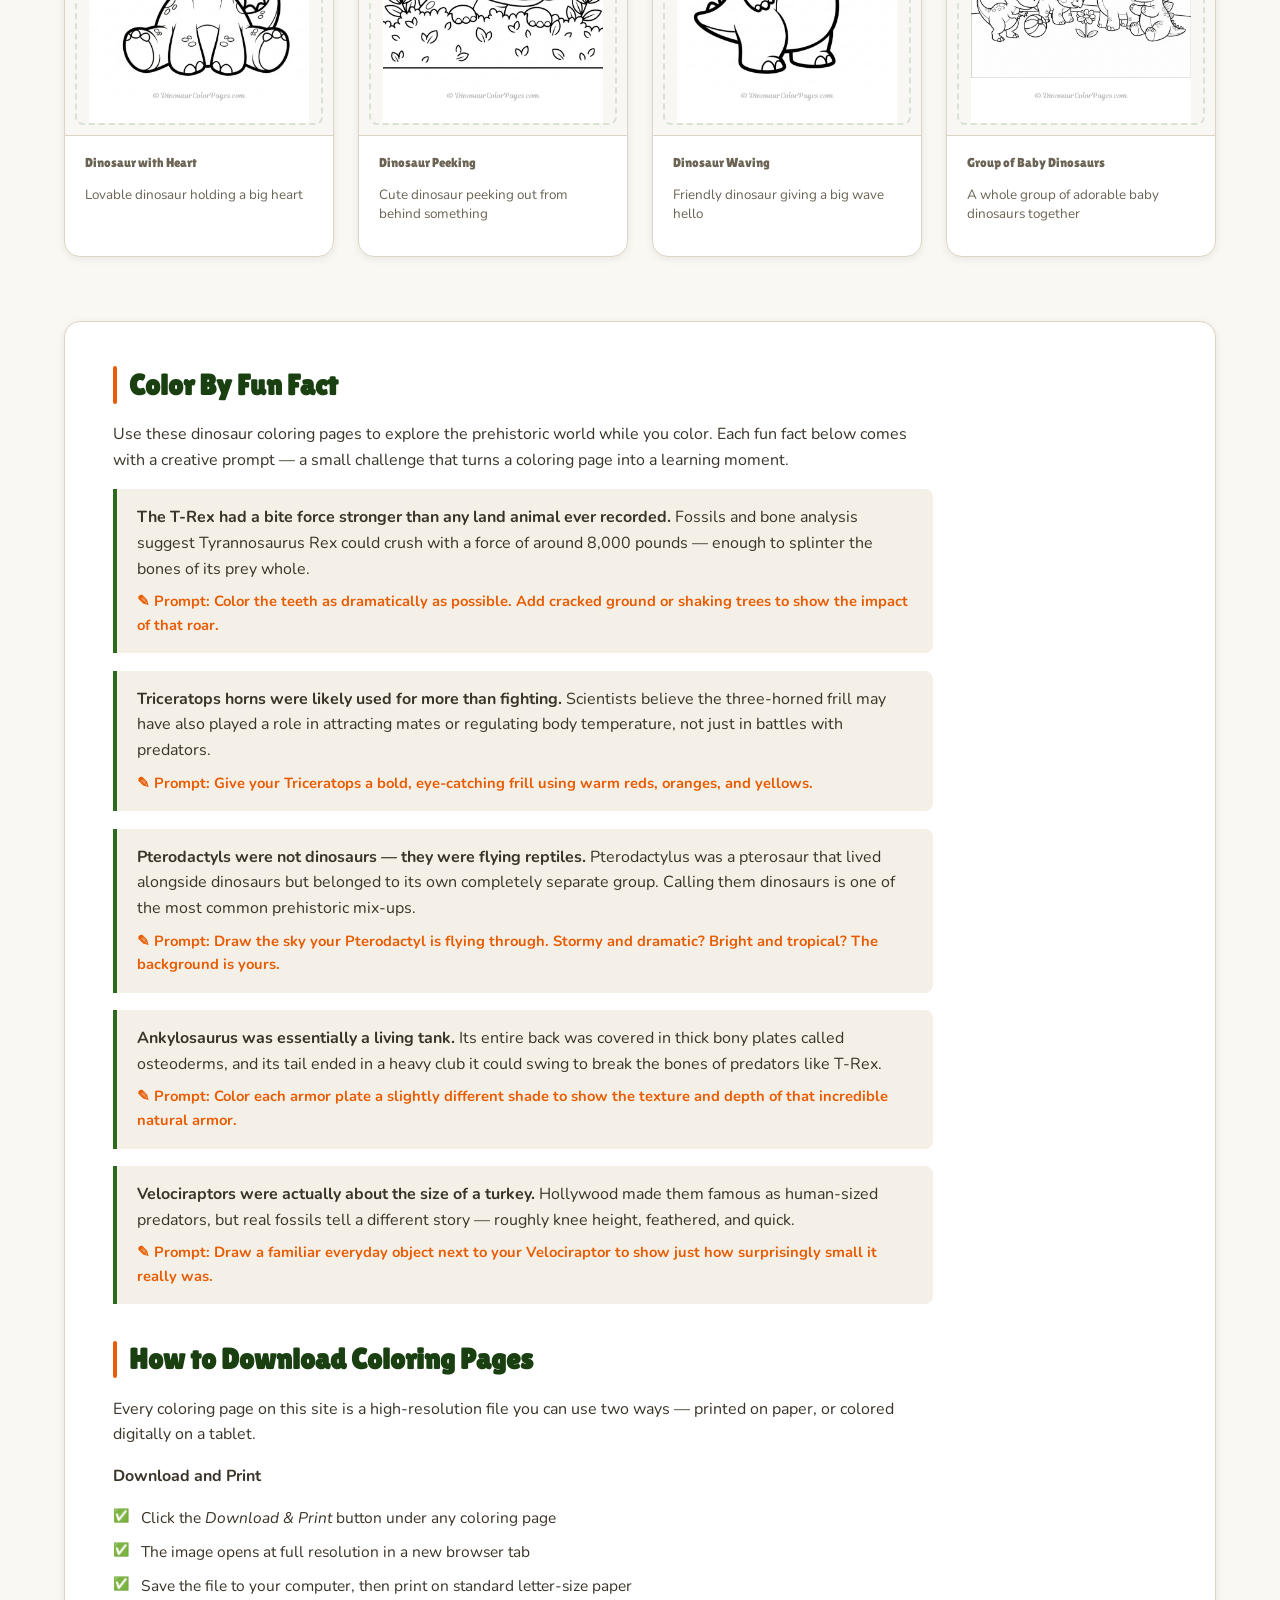
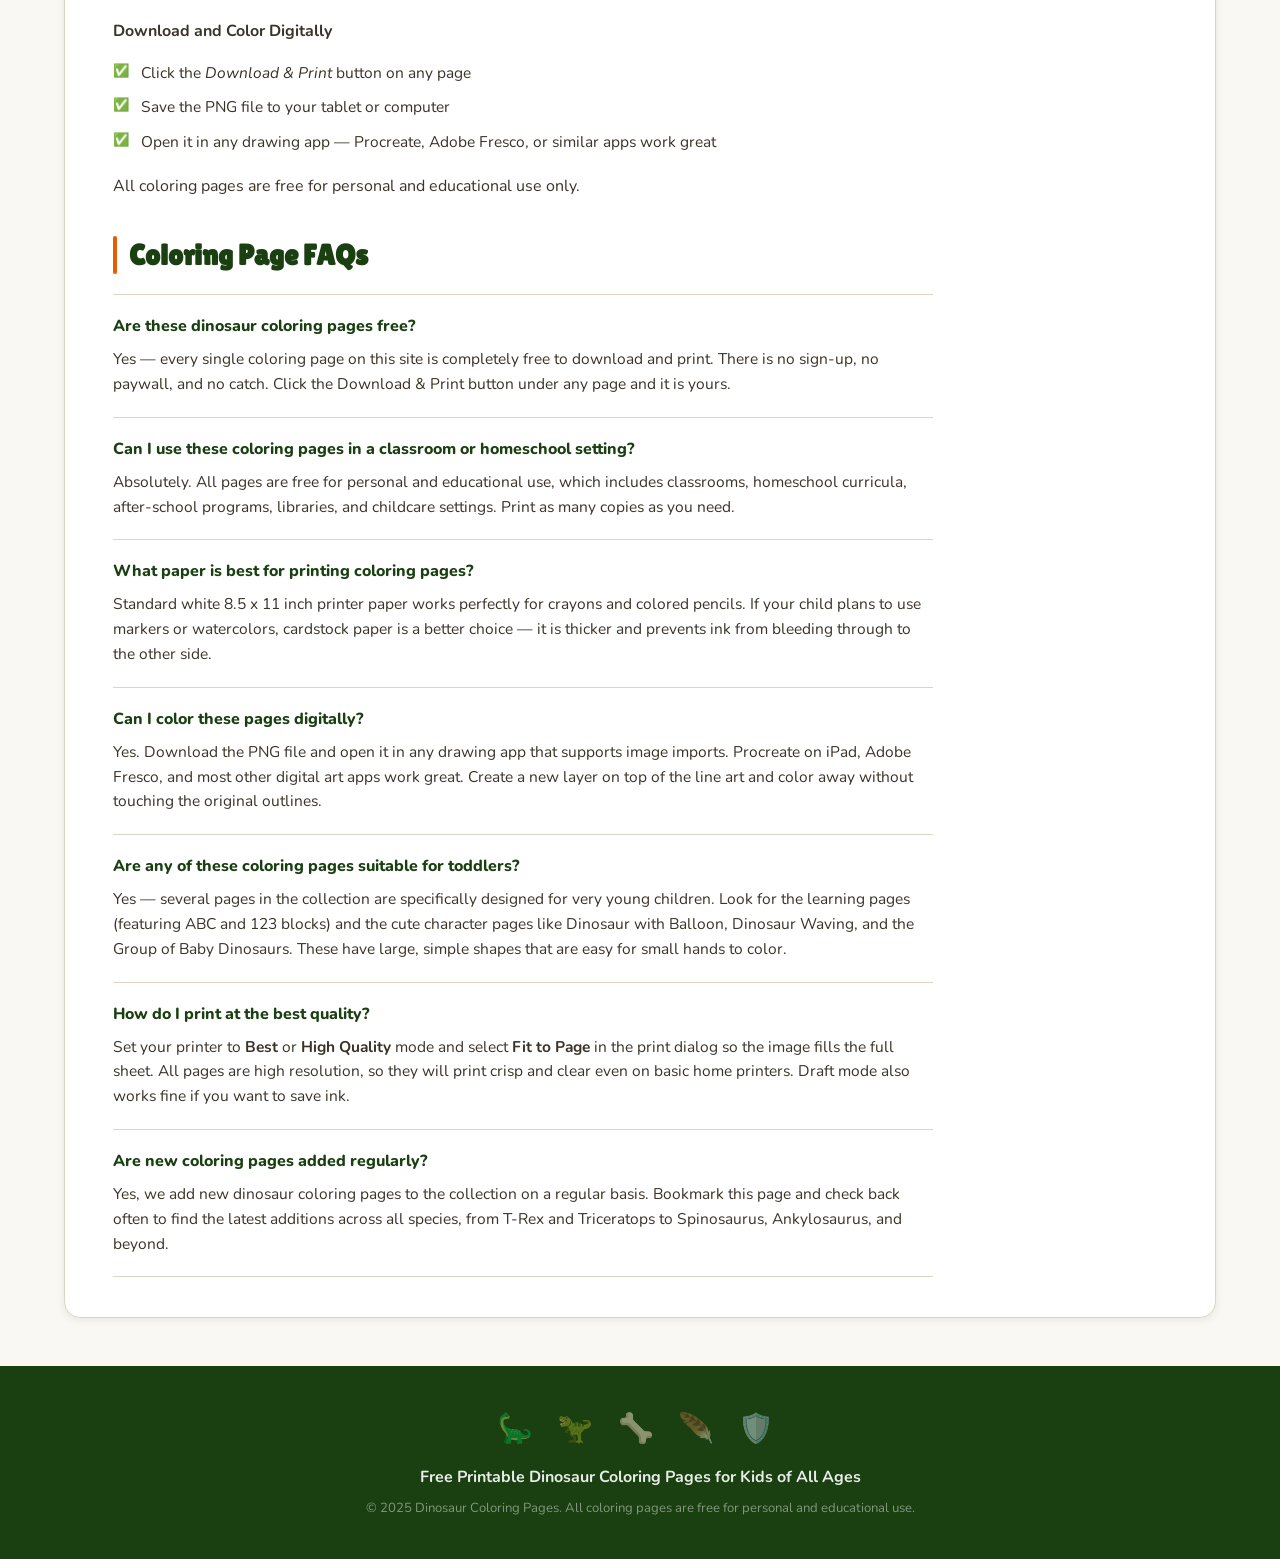
==== commit 5690658e: "okay" ====
--- a/index.html
+++ b/index.html
@@ -6,7 +6,7 @@
   <title>Dinosaur Coloring Pages (Free Printable)</title>
   <meta name="description" content="84 free printable dinosaur coloring pages for kids! T-Rex, Triceratops, Pterodactyl, Stegosaurus, Brachiosaurus, Velociraptor, Spinosaurus, Ankylosaurus and more. Download and print instantly." />
   <meta name="robots" content="index, follow" />
-  <meta property="og:title" content="Dinosaur Coloring Pages (Free Printable)" />
+  <meta property="og:title" content="84 Dinosaur Coloring Pages For Kids (Free Printable)" />
   <meta property="og:description" content="84 free printable dinosaur coloring pages for kids — T-Rex, Pterodactyl, Stegosaurus, Ankylosaurus and more. Download and print instantly!" />
   <meta property="og:type" content="website" />
   <meta name="twitter:card" content="summary_large_image" />
@@ -43,7 +43,7 @@
         <h2 class="intro-heading">Free Dinosaur Coloring Pages for Kids</h2>
         <div class="intro-text">
           <p>There is something magnetic about dinosaurs — creatures so enormous and so ancient that picturing them stomping through the neighborhood feels equal parts impossible and thrilling. Our free <strong>dinosaur coloring pages</strong> are built entirely around that fascination. Whether you are drawn to the thundering <strong>Tyrannosaurus Rex</strong>, the armored <strong>Ankylosaurus</strong>, or the soaring <strong>Pterodactyl</strong>, every single page is yours to download at no cost.</p>
-          <p>Our dinosaur coloring pages</a> range from simple open designs perfect for toddlers and young kids, to richly detailed illustrations that give older children and adults something to really sink into. With realistic species, playful learning pages, cartoon dinosaurs, and action-packed Jurassic scenes, there is a coloring sheet for every prehistoric fan in the house. All <strong>84 pages</strong> are completely free to download and print.</p>
+          <p>Our dinosaur coloring pages range from simple open designs perfect for toddlers and young kids, to richly detailed illustrations that give older children and adults something to really sink into. With realistic species, playful learning pages, cartoon dinosaurs, and action-packed Jurassic scenes, there is a coloring sheet for every prehistoric fan in the house. All <strong>84 pages</strong> are completely free to download and print.</p>
         </div>
         <div class="intro-stats">
           <div class="stat"><span class="stat-num">84</span><span class="stat-label">Coloring Pages</span></div>
@@ -1464,7 +1464,7 @@
 
           <div class="faq">
             <h3>Are new coloring pages added regularly?</h3>
-            <p>Yes — we add new dinosaur coloring pages to the collection on a regular basis. Bookmark this page and check back often to find the latest additions across all species, from T-Rex and Triceratops to Spinosaurus, Ankylosaurus, and beyond.</p>
+            <p>Yes, we add new dinosaur coloring pages to the collection on a regular basis. Bookmark this page and check back often to find the latest additions across all species, from T-Rex and Triceratops to Spinosaurus, Ankylosaurus, and beyond.</p>
           </div>
 
         </div>
